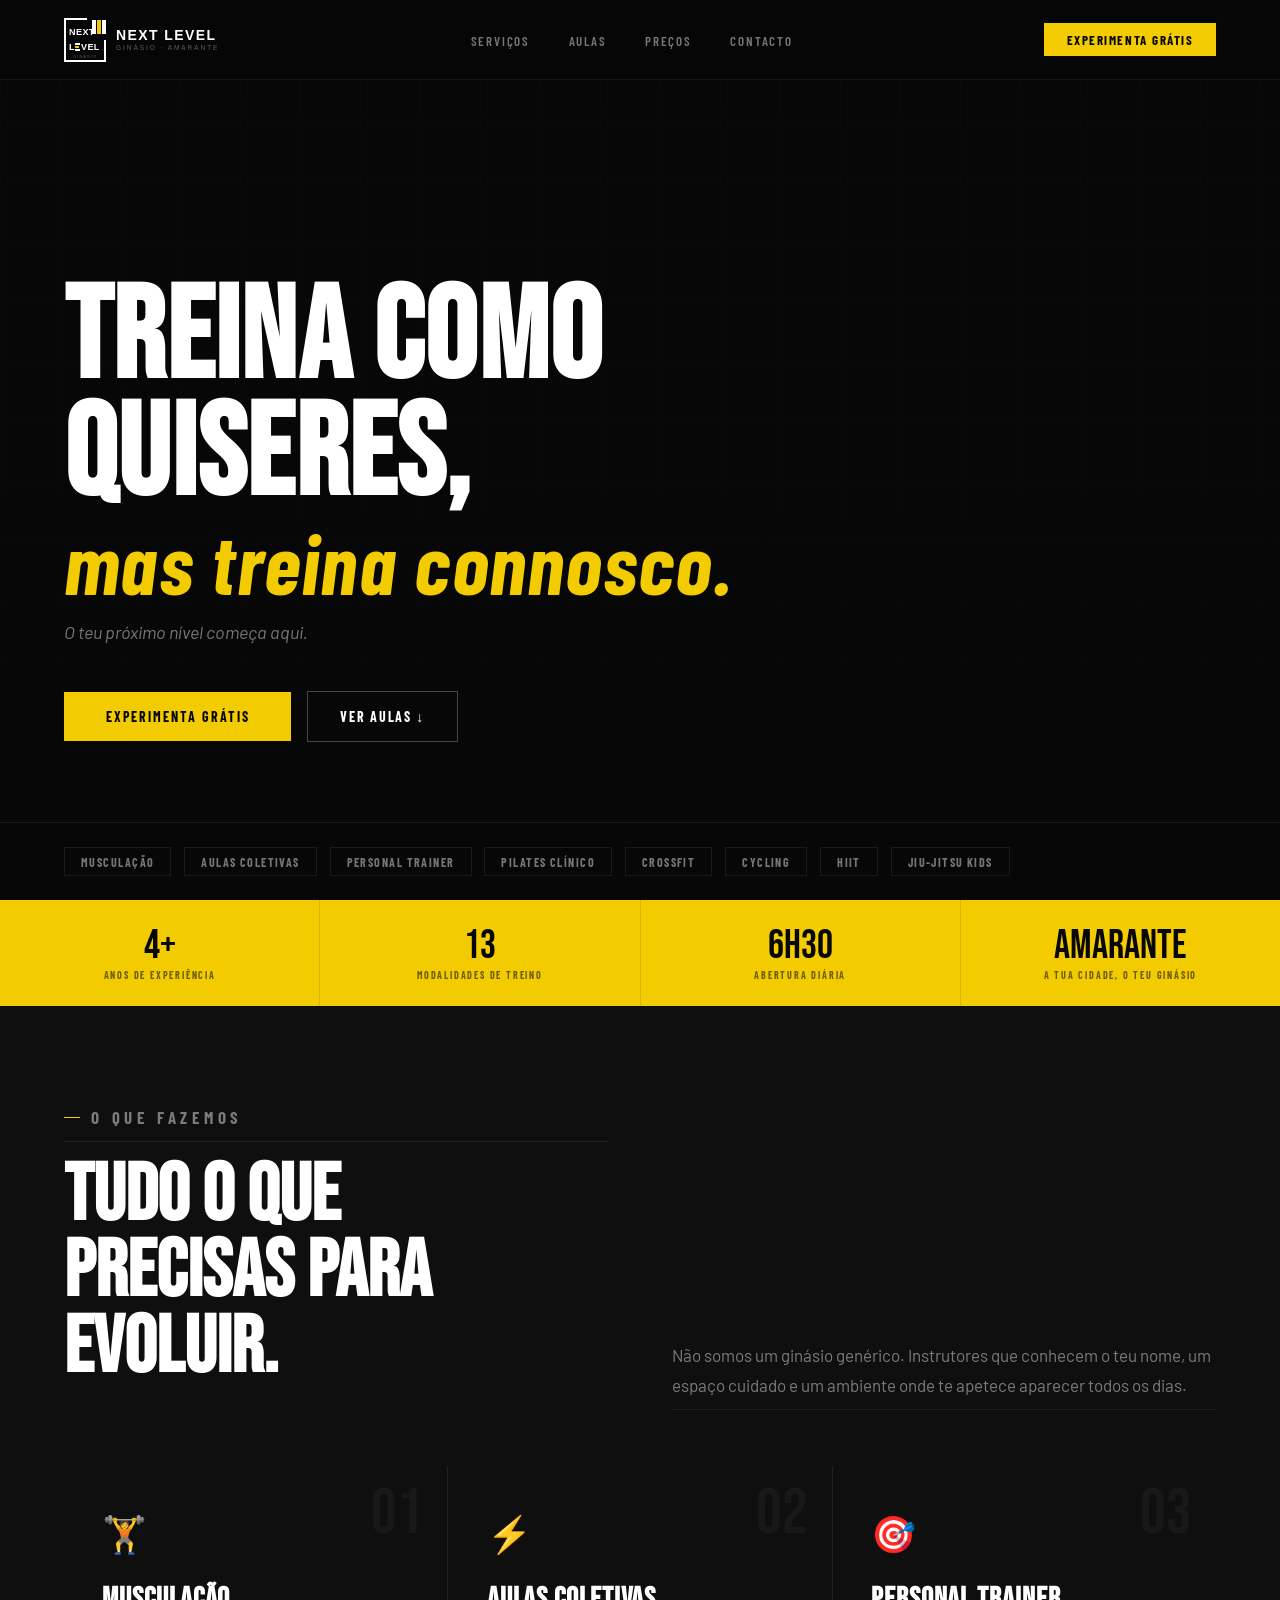
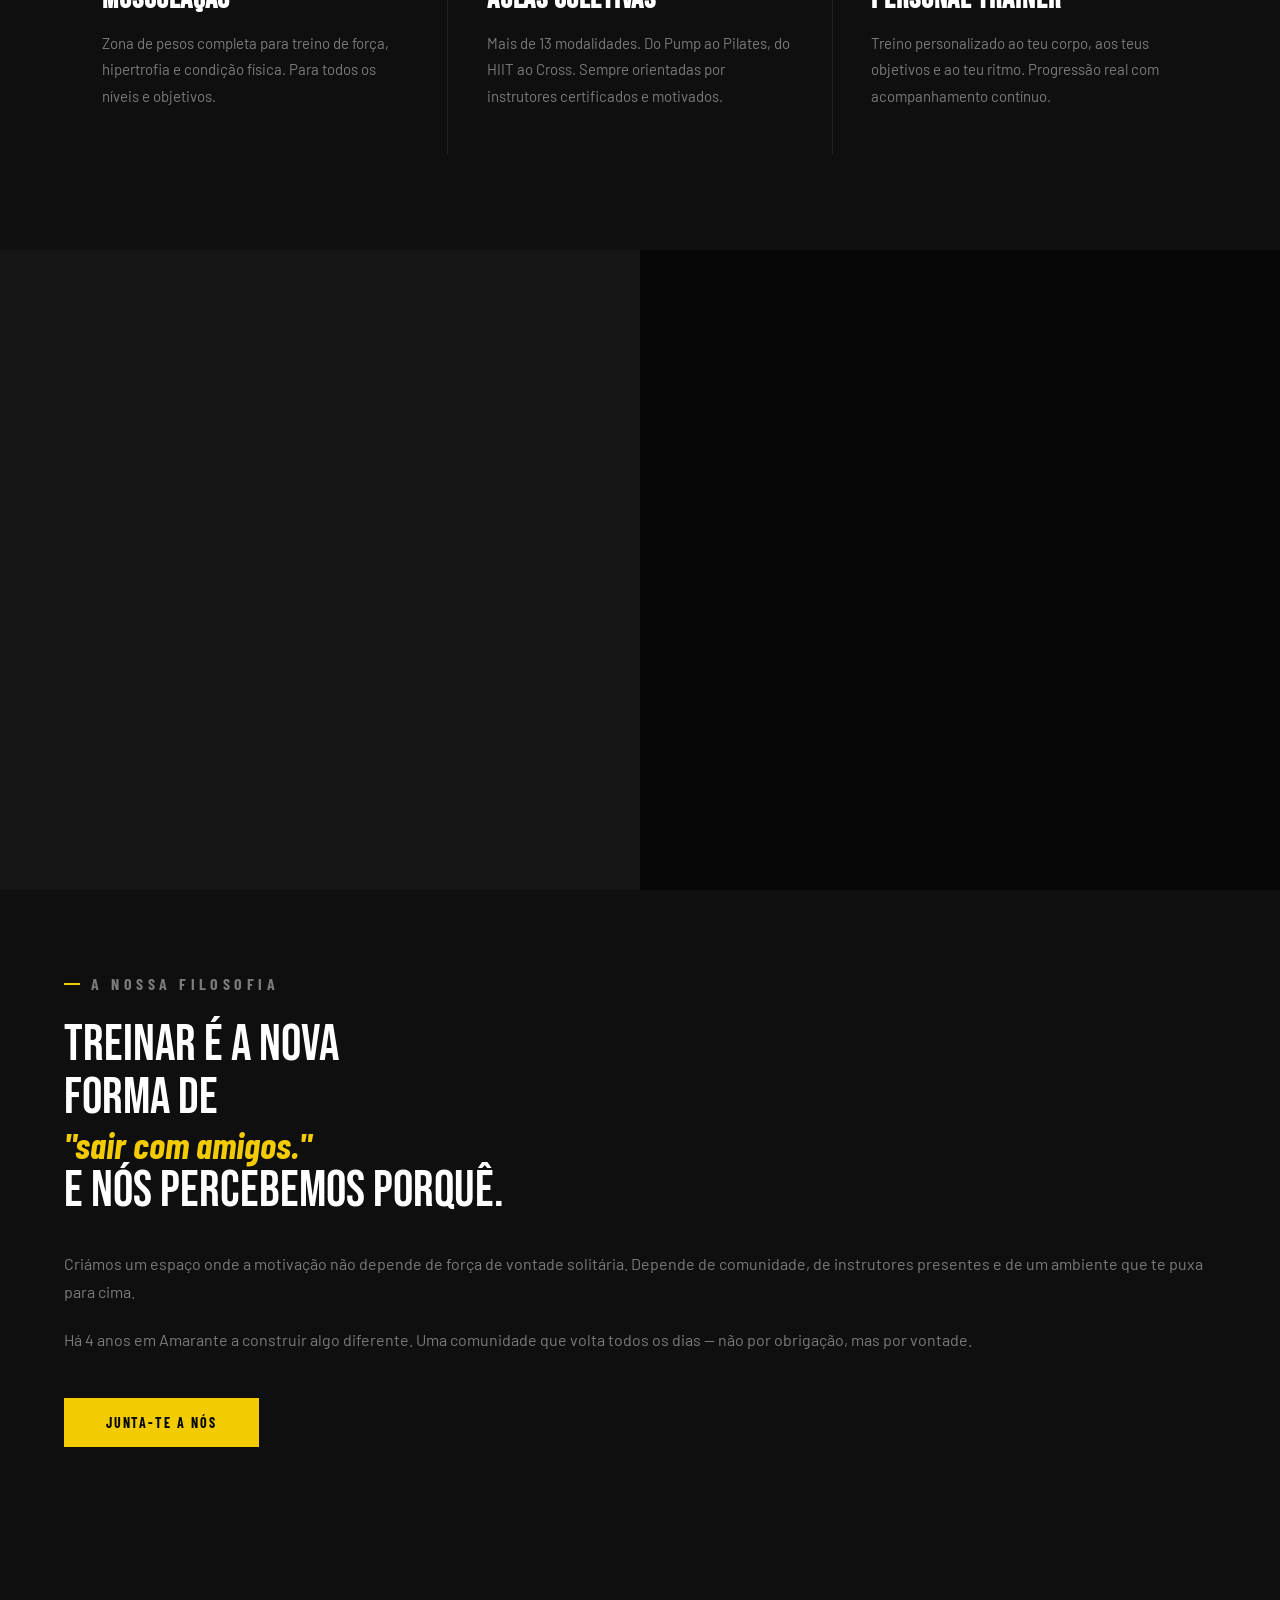
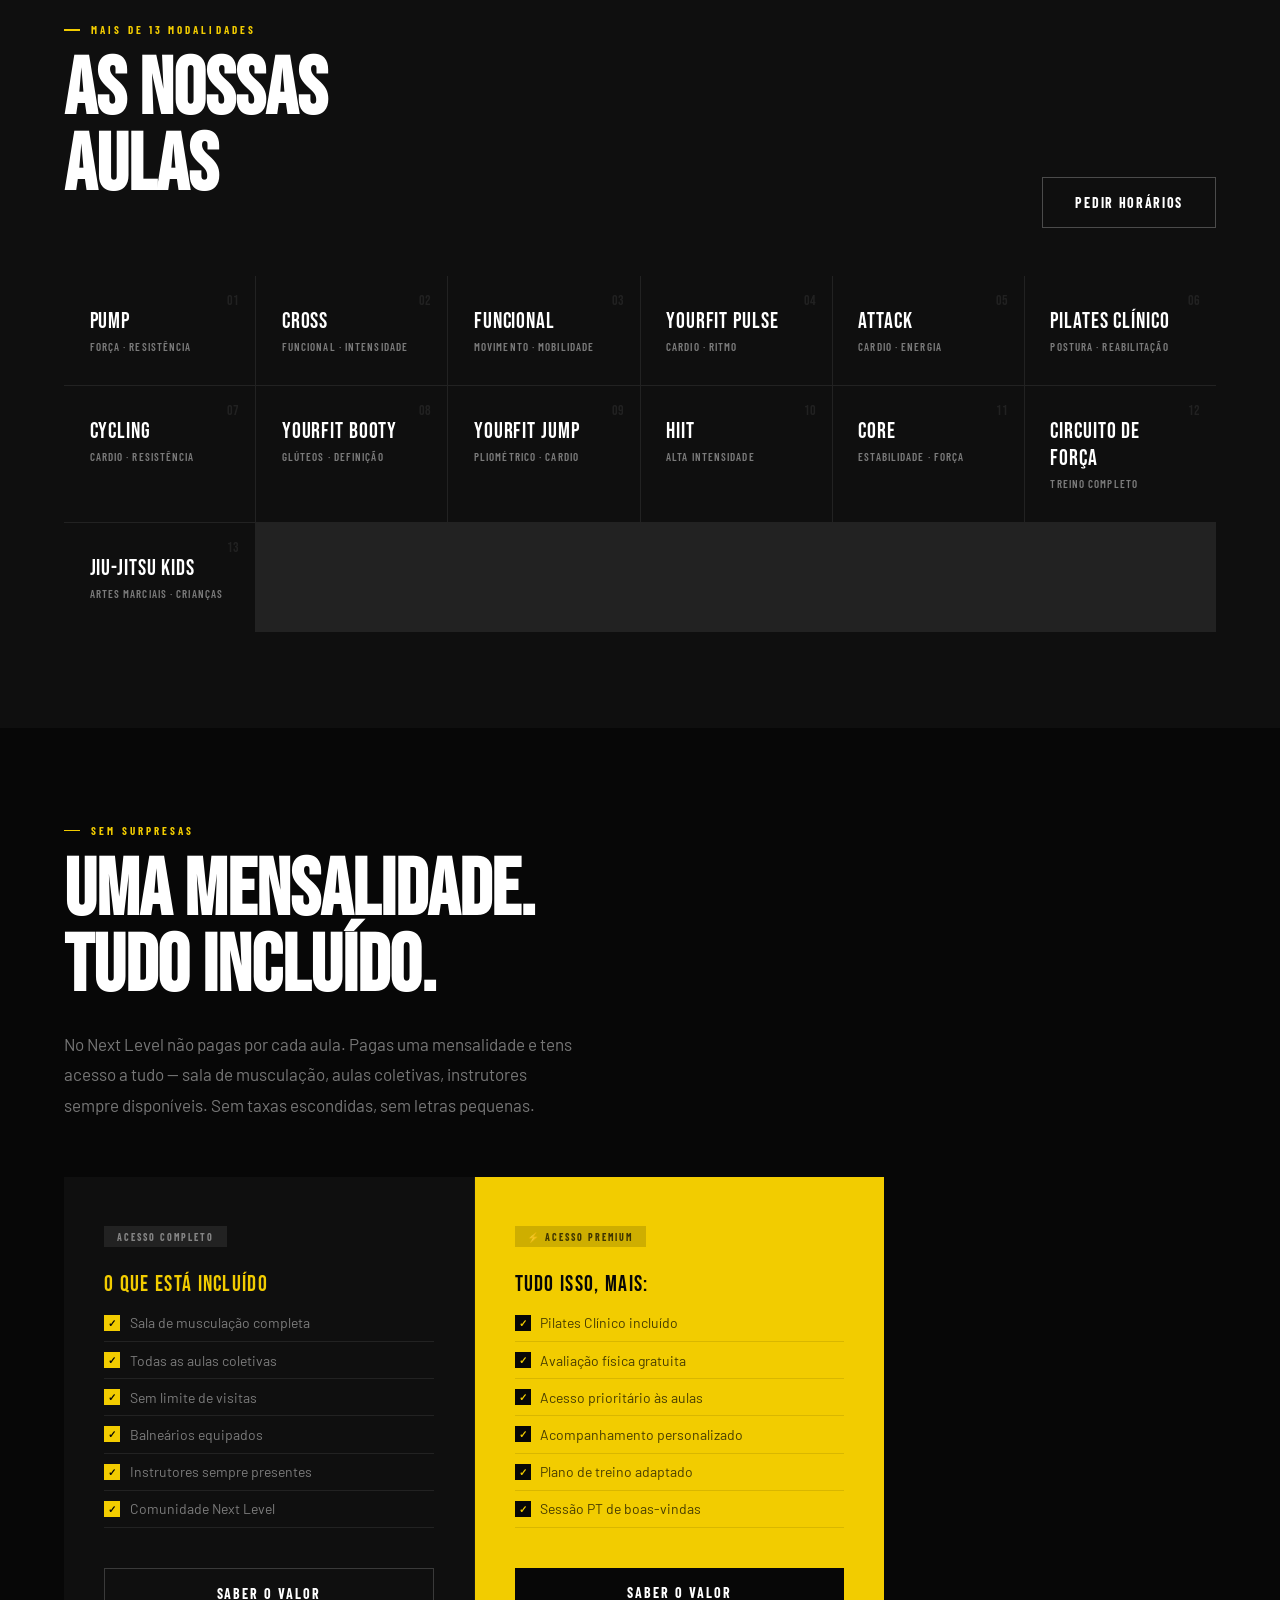
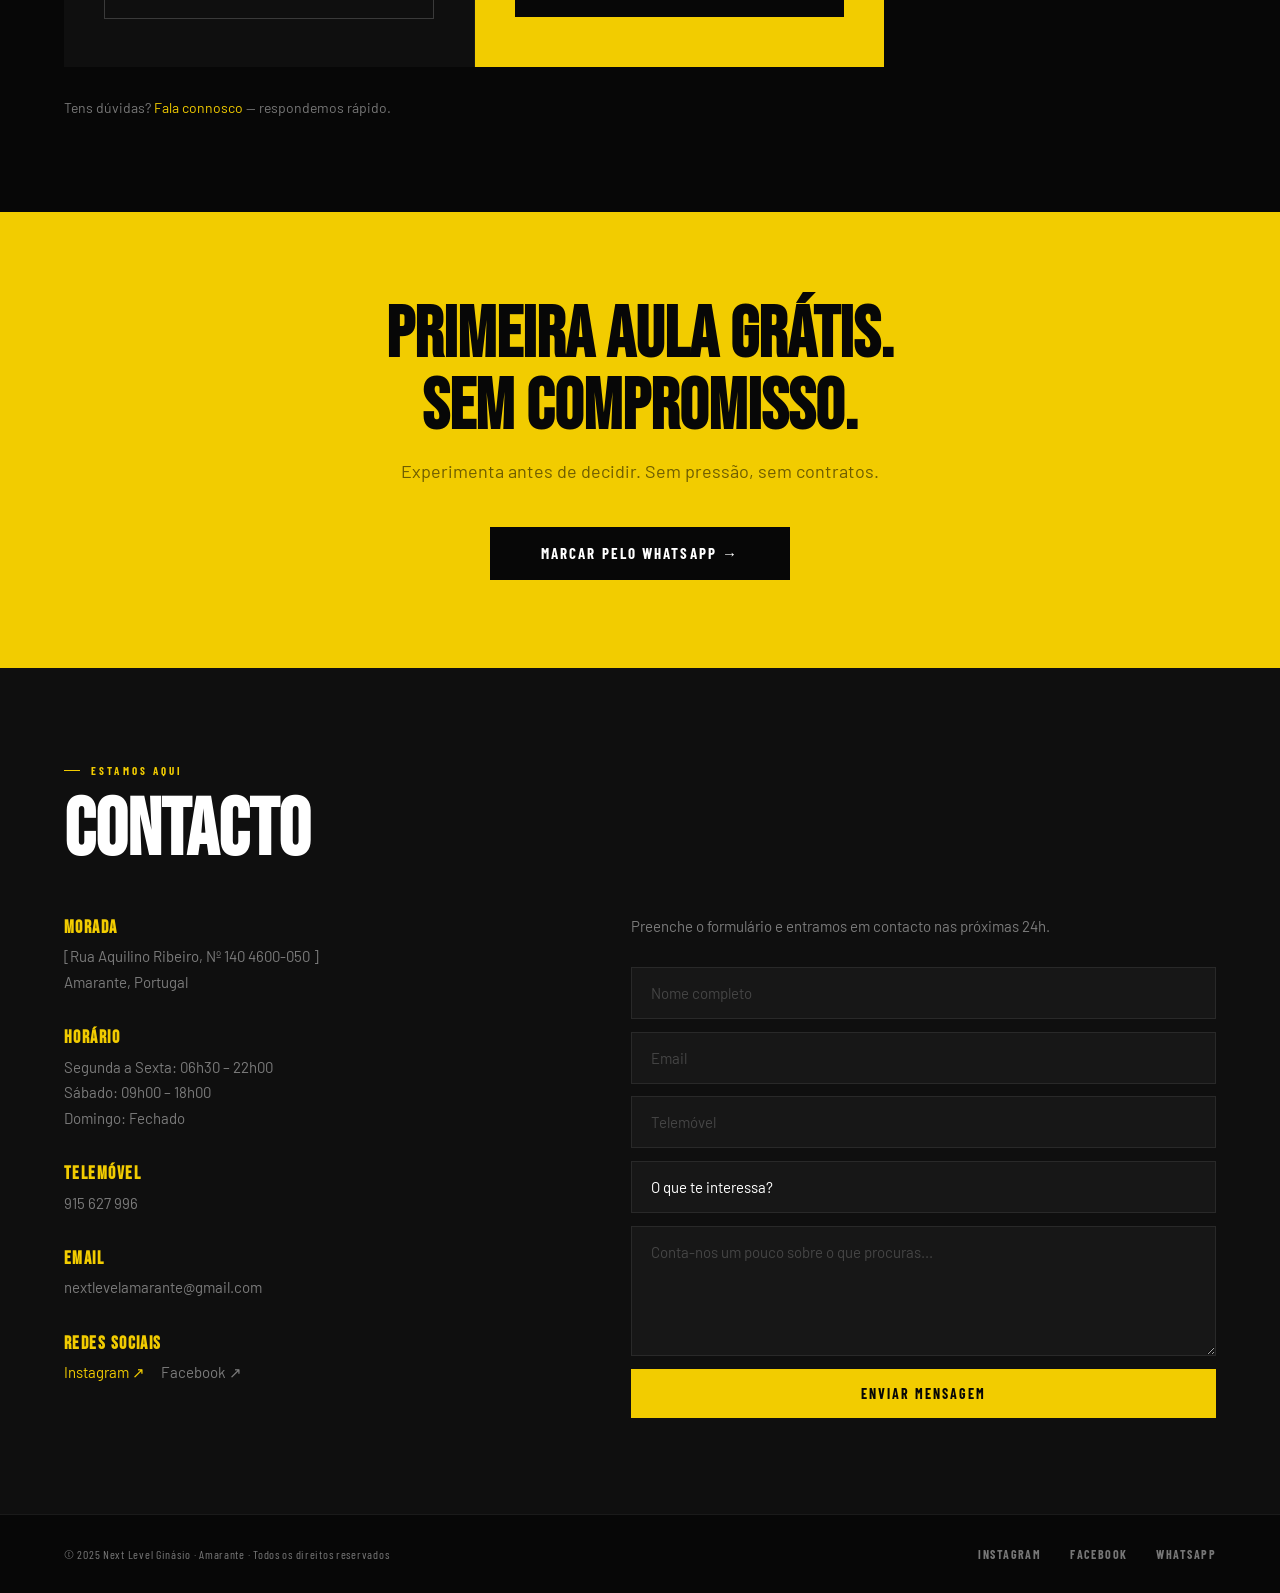
==== index.html @ 011997f1 "Update print statement from 'Hello' to 'Goodbye'" ====
<!DOCTYPE html>
<html lang="pt">
<head>
  <meta charset="UTF-8">
  <meta name="viewport" content="width=device-width, initial-scale=1.0">
  <meta name="description" content="Next Level Ginásio Amarante — Musculação, Aulas Coletivas e Personal Trainer. Treina como quiseres, mas treina connosco.">
  <title>Next Level Ginásio · Amarante</title>
  <link rel="preconnect" href="https://fonts.googleapis.com">
  <link rel="preconnect" href="https://fonts.gstatic.com" crossorigin>
  <link href="https://fonts.googleapis.com/css2?family=Bebas+Neue&family=Barlow+Condensed:ital,wght@0,400;0,600;0,700;1,400;1,700&family=Barlow:ital,wght@0,400;0,600;1,400&display=swap" rel="stylesheet">
  <style>
    *, *::before, *::after { box-sizing: border-box; margin: 0; padding: 0; }

    :root {
      --y: #F2CC00;
      --y-dim: rgba(242,204,0,0.12);
      --black: #070707;
      --dark: #0f0f0f;
      --dark2: #161616;
      --white: #ffffff;
      --muted: rgba(255,255,255,0.45);
      --muted2: rgba(255,255,255,0.08);
    }

    html { scroll-behavior: smooth; font-size: 16px; }

    body {
      background: var(--black);
      color: var(--white);
      font-family: 'Barlow', sans-serif;
      overflow-x: hidden;
    }

    /* ─── NAV ─── */
    nav {
      position: fixed;
      inset: 0 0 auto 0;
      z-index: 200;
      display: flex;
      align-items: center;
      justify-content: space-between;
      padding: 1.1rem 5%;
      background: rgba(7,7,7,0.9);
      backdrop-filter: blur(10px);
      border-bottom: 1px solid rgba(255,255,255,0.05);
      transition: border-color 0.3s;
    }

    .nav-logo-svg { height: 40px; }

    .nav-links {
      display: flex;
      gap: 2.4rem;
      list-style: none;
    }

    .nav-links a {
      color: var(--muted);
      text-decoration: none;
      font-family: 'Barlow Condensed', sans-serif;
      font-size: 13px;
      font-weight: 600;
      letter-spacing: 0.14em;
      text-transform: uppercase;
      transition: color 0.2s;
    }

    .nav-links a:hover { color: var(--y); }

    .btn-nav {
      background: var(--y);
      color: var(--black);
      padding: 0.55rem 1.4rem;
      font-family: 'Barlow Condensed', sans-serif;
      font-size: 13px;
      font-weight: 700;
      letter-spacing: 0.12em;
      text-transform: uppercase;
      text-decoration: none;
      transition: opacity 0.2s;
      white-space: nowrap;
    }

    .btn-nav:hover { opacity: 0.82; }

    .hamburger {
      display: none;
      flex-direction: column;
      gap: 5px;
      cursor: pointer;
      padding: 4px;
    }

    .hamburger span {
      display: block;
      width: 22px;
      height: 1.5px;
      background: white;
      transition: transform 0.25s;
    }

    /* ─── HERO ─── */
    .hero {
      min-height: 100vh;
      padding-top: 100px;
      display: flex;
      flex-direction: column;
      position: relative;
      overflow: hidden;
      background: var(--black) center / cover no-repeat;
     background-image: url('https://raw.githubusercontent.com/joaonextlevel/nextlevel-ginasio/main/IMG_3366%20(1).jpeg');
    }

    .hero-img-placeholder {
      position: absolute;
      inset: 0;
      background:
        radial-gradient(ellipse 60% 80% at 70% 40%, rgba(242,204,0,0.04) 0%, transparent 60%),
        linear-gradient(135deg, #0a0a0a 0%, #111 50%, #0a0a0a 100%);
    }

    /* Remove este bloco quando colocares a foto real */
    .hero-grid-lines {
      position: absolute;
      inset: 0;
      background-image:
        linear-gradient(rgba(255,255,255,0.015) 1px, transparent 1px),
        linear-gradient(90deg, rgba(255,255,255,0.015) 1px, transparent 1px);
      background-size: 60px 60px;
    }

    .hero::after {
      content: '';
      position: absolute;
      inset: 0;
      background: linear-gradient(
        to top,
        rgba(7,7,7,1) 0%,
        rgba(7,7,7,0.7) 40%,
        rgba(7,7,7,0.2) 100%
      );
    }

    .hero-content {
      position: relative;
      z-index: 2;
      flex: 1;
      display: flex;
      flex-direction: column;
      justify-content: flex-end;
      padding: 0 5% 5rem;
      max-width: 900px;
    }

    .hero-eyebrow {
      font-family: 'Barlow Condensed', sans-serif;
      font-size: 12px;
      font-weight: 700;
      letter-spacing: 0.3em;
      text-transform: uppercase;
      color: var(--y);
      margin-bottom: 1.4rem;
      display: flex;
      align-items: center;
      gap: 0.8rem;
    }

    .hero-eyebrow::before {
      content: '';
      display: block;
      width: 24px;
      height: 2px;
      background: var(--y);
    }

    .hero h1 {
      font-family: 'Bebas Neue', sans-serif;
      font-size: clamp(64px, 11vw, 130px);
      line-height: 0.9;
      letter-spacing: 0.01em;
      color: var(--white);
      margin-bottom: 0.8rem;
    }

    .hero h1 .accent {
      color: var(--y);
      font-family: 'Barlow Condensed', sans-serif;
      font-style: italic;
      font-weight: 700;
      font-size: 0.65em;
      line-height: 1.1;
      display: block;
    }

    .hero-sub {
      font-size: 18px;
      color: var(--muted);
      font-style: italic;
      margin-bottom: 3rem;
    }

    .hero-ctas {
      display: flex;
      gap: 1rem;
      flex-wrap: wrap;
      align-items: center;
    }

    .btn-primary {
      background: var(--y);
      color: var(--black);
      padding: 1rem 2.6rem;
      font-family: 'Barlow Condensed', sans-serif;
      font-size: 14px;
      font-weight: 700;
      letter-spacing: 0.14em;
      text-transform: uppercase;
      text-decoration: none;
      display: inline-block;
      border: none;
      cursor: pointer;
      transition: opacity 0.2s, transform 0.15s;
    }

    .btn-primary:hover { opacity: 0.85; transform: translateY(-2px); }

    .btn-ghost {
      color: var(--white);
      padding: 1rem 2rem;
      font-family: 'Barlow Condensed', sans-serif;
      font-size: 14px;
      font-weight: 700;
      letter-spacing: 0.12em;
      text-transform: uppercase;
      text-decoration: none;
      border: 1px solid rgba(255,255,255,0.25);
      display: inline-block;
      transition: border-color 0.2s, color 0.2s;
    }

    .btn-ghost:hover { border-color: var(--y); color: var(--y); }

    .hero-scroll {
      position: relative;
      z-index: 2;
      padding: 1.5rem 5%;
      display: flex;
      align-items: center;
      gap: 0.8rem;
      border-top: 1px solid var(--muted2);
      overflow-x: auto;
    }

    .hero-scroll::-webkit-scrollbar { display: none; }

    .hero-pill {
      white-space: nowrap;
      font-family: 'Barlow Condensed', sans-serif;
      font-size: 12px;
      font-weight: 700;
      letter-spacing: 0.12em;
      text-transform: uppercase;
      color: var(--muted);
      padding: 0.4rem 1rem;
      border: 1px solid var(--muted2);
      transition: all 0.2s;
    }

    .hero-pill:hover { color: var(--y); border-color: var(--y-dim); }

    /* ─── STATS BAR ─── */
    .stats-bar {
      background: var(--y);
      display: flex;
      flex-wrap: wrap;
      justify-content: center;
    }

    .stat {
      flex: 1;
      min-width: 140px;
      padding: 1.6rem 2rem;
      text-align: center;
      border-right: 1px solid rgba(0,0,0,0.1);
    }

    .stat:last-child { border-right: none; }

    .stat-num {
      font-family: 'Bebas Neue', sans-serif;
      font-size: 40px;
      color: var(--black);
      line-height: 1;
      margin-bottom: 0.2rem;
    }

    .stat-label {
      font-family: 'Barlow Condensed', sans-serif;
      font-size: 10px;
      font-weight: 700;
      letter-spacing: 0.18em;
      text-transform: uppercase;
      color: rgba(0,0,0,0.55);
    }

    /* ─── SECTION BASE ─── */
    .section { padding: 6rem 5%; }

    .section-tag {
      font-family: 'Barlow Condensed', sans-serif;
      font-size: 11px;
      font-weight: 700;
      letter-spacing: 0.28em;
      text-transform: uppercase;
      color: var(--y);
      margin-bottom: 1rem;
      display: flex;
      align-items: center;
      gap: 0.7rem;
    }

    .section-tag::before {
      content: '';
      display: block;
      width: 16px;
      height: 1.5px;
      background: var(--y);
    }

    h2.display {
      font-family: 'Bebas Neue', sans-serif;
      font-size: clamp(42px, 6.5vw, 80px);
      line-height: 0.95;
      margin-bottom: 1.5rem;
    }

    /* ─── SERVICES ─── */
    .services { background: var(--dark); }

    .services-head {
      display: grid;
      grid-template-columns: 1fr 1fr;
      gap: 4rem;
      align-items: end;
      margin-bottom: 3.5rem;
    }

    .services-head p {
      color: var(--muted);
      font-size: 17px;
      line-height: 1.8;
      padding-bottom: 0.5rem;
      border-bottom: 1px solid var(--muted2);
    }

    .services-grid {
      display: grid;
      grid-template-columns: repeat(3, 1fr);
      gap: 1px;
      background: var(--muted2);
    }

    .svc {
      background: var(--dark);
      padding: 2.8rem 2.4rem;
      position: relative;
      overflow: hidden;
      transition: background 0.3s;
    }

    .svc::before {
      content: '';
      position: absolute;
      bottom: 0; left: 0;
      width: 0; height: 2px;
      background: var(--y);
      transition: width 0.5s cubic-bezier(0.25, 1, 0.5, 1);
    }

    .svc:hover { background: #131313; }
    .svc:hover::before { width: 100%; }

    .svc-num {
      font-family: 'Bebas Neue', sans-serif;
      font-size: 64px;
      color: rgba(255,255,255,0.04);
      position: absolute;
      top: 1rem;
      right: 1.5rem;
      line-height: 1;
      pointer-events: none;
    }

    .svc-icon {
      font-size: 36px;
      margin-bottom: 1.6rem;
      display: block;
    }

    .svc h3 {
      font-family: 'Bebas Neue', sans-serif;
      font-size: 30px;
      letter-spacing: 0.03em;
      margin-bottom: 0.8rem;
    }

    .svc p {
      color: var(--muted);
      font-size: 15px;
      line-height: 1.75;
    }

    /* ─── MANIFESTO ─── */
    .manifesto {
      background: var(--black);
      display: grid;
      grid-template-columns: 1fr 1fr;
      gap: 0;
      min-height: 640px;
    }

    .mani-visual {
      background: var(--dark2) center / cover no-repeat;
     background-image: url('https://raw.githubusercontent.com/joaonextlevel/nextlevel-ginasio/main/about.jpg');
      position: relative;
      min-height: 480px;
      display: flex;
      align-items: flex-end;
    }

    .mani-visual-placeholder {
      position: absolute;
      inset: 0;
      display: flex;
      align-items: center;
      justify-content: center;
      overflow: hidden;
    }

    .mani-neon {
      font-family: 'Bebas Neue', sans-serif;
      font-size: clamp(22px, 3vw, 36px);
      letter-spacing: 0.08em;
      color: var(--y);
      text-shadow: 0 0 20px rgba(242,204,0,0.5), 0 0 60px rgba(242,204,0,0.2);
      padding: 2rem;
      text-align: center;
      line-height: 1.3;
    }

    .mani-text {
      background: var(--dark);
      padding: 5rem 4rem;
      display: flex;
      flex-direction: column;
      justify-content: center;
    }

    .mani-text blockquote {
      font-family: 'Bebas Neue', sans-serif;
      font-size: clamp(32px, 4vw, 54px);
      line-height: 1.05;
      margin-bottom: 2rem;
    }

    .mani-text blockquote em {
      display: block;
      font-family: 'Barlow Condensed', sans-serif;
      font-style: italic;
      font-weight: 700;
      color: var(--y);
      font-size: 0.72em;
    }

    .mani-text p {
      color: var(--muted);
      line-height: 1.8;
      margin-bottom: 1.2rem;
      font-size: 16px;
    }

    /* ─── CLASSES ─── */
    .classes { background: var(--dark); }

    .classes-head {
      display: flex;
      justify-content: space-between;
      align-items: flex-end;
      margin-bottom: 3rem;
      flex-wrap: wrap;
      gap: 1.5rem;
    }

    .classes-grid {
      display: grid;
      grid-template-columns: repeat(auto-fill, minmax(170px, 1fr));
      gap: 1px;
      background: var(--muted2);
    }

    .cls {
      background: var(--dark);
      padding: 2rem 1.6rem;
      cursor: default;
      transition: background 0.2s;
      position: relative;
    }

    .cls::after {
      content: attr(data-num);
      position: absolute;
      top: 1rem;
      right: 1rem;
      font-family: 'Bebas Neue', sans-serif;
      font-size: 14px;
      color: rgba(255,255,255,0.08);
    }

    .cls:hover { background: var(--dark2); }
    .cls:hover .cls-name { color: var(--y); }

    .cls-name {
      font-family: 'Bebas Neue', sans-serif;
      font-size: 22px;
      letter-spacing: 0.04em;
      margin-bottom: 0.3rem;
      transition: color 0.2s;
    }

    .cls-tag {
      font-family: 'Barlow Condensed', sans-serif;
      font-size: 11px;
      font-weight: 600;
      letter-spacing: 0.1em;
      text-transform: uppercase;
      color: var(--muted);
    }

    /* ─── PRICING ─── */
    .pricing { background: var(--black); }

    .pricing-head { margin-bottom: 3.5rem; }

    .pricing-grid {
      display: grid;
      grid-template-columns: repeat(2, 1fr);
      gap: 1px;
      background: var(--muted2);
      max-width: 820px;
    }

    .plan {
      background: var(--dark);
      padding: 3rem 2.5rem;
      position: relative;
    }

    .plan.hot { background: var(--y); }

    .plan-badge {
      display: inline-block;
      font-family: 'Barlow Condensed', sans-serif;
      font-size: 10px;
      font-weight: 700;
      letter-spacing: 0.2em;
      text-transform: uppercase;
      padding: 0.3rem 0.8rem;
      margin-bottom: 1.5rem;
    }

    .plan:not(.hot) .plan-badge {
      background: var(--muted2);
      color: var(--muted);
    }

    .plan.hot .plan-badge {
      background: rgba(0,0,0,0.15);
      color: rgba(0,0,0,0.7);
    }

    .plan-price {
      font-family: 'Bebas Neue', sans-serif;
      font-size: 80px;
      line-height: 1;
      margin-bottom: 0.2rem;
      color: var(--white);
    }

    .plan.hot .plan-price { color: var(--black); }

    .plan-price sup {
      font-size: 28px;
      vertical-align: top;
      margin-top: 14px;
      display: inline-block;
    }

    .plan-period {
      font-size: 13px;
      color: var(--muted);
      margin-bottom: 2rem;
    }

    .plan.hot .plan-period { color: rgba(0,0,0,0.5); }

    .plan-features {
      list-style: none;
      margin-bottom: 2.5rem;
    }

    .plan-features li {
      padding: 0.6rem 0;
      font-size: 14px;
      color: var(--muted);
      border-bottom: 1px solid var(--muted2);
      display: flex;
      gap: 0.6rem;
      align-items: center;
    }

    .plan.hot .plan-features li {
      color: rgba(0,0,0,0.7);
      border-bottom-color: rgba(0,0,0,0.1);
    }

    .tick {
      flex-shrink: 0;
      width: 16px;
      height: 16px;
      background: var(--y);
      color: var(--black);
      font-size: 10px;
      font-weight: 900;
      display: flex;
      align-items: center;
      justify-content: center;
    }

    .plan.hot .tick { background: var(--black); color: var(--y); }

    .btn-plan {
      display: block;
      text-align: center;
      text-decoration: none;
      padding: 1rem;
      font-family: 'Barlow Condensed', sans-serif;
      font-size: 14px;
      font-weight: 700;
      letter-spacing: 0.14em;
      text-transform: uppercase;
      transition: all 0.2s;
    }

    .plan:not(.hot) .btn-plan {
      border: 1px solid rgba(255,255,255,0.18);
      color: var(--white);
    }

    .plan:not(.hot) .btn-plan:hover {
      background: var(--y);
      color: var(--black);
      border-color: var(--y);
    }

    .plan.hot .btn-plan {
      background: var(--black);
      color: var(--white);
    }

    .plan.hot .btn-plan:hover { opacity: 0.82; }

    /* ─── CTA BAND ─── */
    .cta-band {
      background: var(--y);
      padding: 5.5rem 5%;
      text-align: center;
    }

    .cta-band h2 {
      font-family: 'Bebas Neue', sans-serif;
      font-size: clamp(42px, 6vw, 72px);
      color: var(--black);
      line-height: 1;
      margin-bottom: 1rem;
    }

    .cta-band p {
      font-size: 18px;
      color: rgba(0,0,0,0.55);
      margin-bottom: 2.8rem;
    }

    .btn-black {
      background: var(--black);
      color: var(--white);
      padding: 1.1rem 3.2rem;
      font-family: 'Barlow Condensed', sans-serif;
      font-size: 15px;
      font-weight: 700;
      letter-spacing: 0.14em;
      text-transform: uppercase;
      text-decoration: none;
      display: inline-block;
      transition: opacity 0.2s;
    }

    .btn-black:hover { opacity: 0.82; }

    /* ─── CONTACT ─── */
    .contact { background: var(--dark); }

    .contact-grid {
      display: grid;
      grid-template-columns: 1fr 1.2fr;
      gap: 5rem;
    }

    .contact-info h3 {
      font-family: 'Bebas Neue', sans-serif;
      font-size: 18px;
      letter-spacing: 0.08em;
      color: var(--y);
      margin-bottom: 0.4rem;
      margin-top: 2rem;
    }

    .contact-info h3:first-of-type { margin-top: 0; }

    .contact-info p, .contact-info a {
      color: var(--muted);
      font-size: 15px;
      line-height: 1.7;
      text-decoration: none;
      display: block;
    }

    .contact-info a:hover { color: var(--y); }

    .contact-form {
      display: flex;
      flex-direction: column;
      gap: 0.8rem;
    }

    .contact-form input,
    .contact-form textarea,
    .contact-form select {
      background: rgba(255,255,255,0.035);
      border: 1px solid rgba(255,255,255,0.08);
      color: var(--white);
      padding: 1rem 1.2rem;
      font-family: 'Barlow', sans-serif;
      font-size: 15px;
      outline: none;
      width: 100%;
      transition: border-color 0.2s;
      -webkit-appearance: none;
    }

    .contact-form input:focus,
    .contact-form textarea:focus,
    .contact-form select:focus { border-color: var(--y); }

    .contact-form input::placeholder,
    .contact-form textarea::placeholder { color: rgba(255,255,255,0.2); }

    .contact-form select option { background: #111; }

    .contact-form textarea { height: 130px; resize: vertical; }

    /* ─── FOOTER ─── */
    footer {
      background: var(--black);
      border-top: 1px solid var(--muted2);
      padding: 2rem 5%;
      display: flex;
      align-items: center;
      justify-content: space-between;
      flex-wrap: wrap;
      gap: 1rem;
    }

    .footer-copy {
      font-family: 'Barlow Condensed', sans-serif;
      font-size: 12px;
      letter-spacing: 0.06em;
      color: var(--muted);
    }

    .footer-socials {
      display: flex;
      gap: 1.8rem;
    }

    .footer-socials a {
      font-family: 'Barlow Condensed', sans-serif;
      font-size: 12px;
      font-weight: 700;
      letter-spacing: 0.12em;
      text-transform: uppercase;
      color: var(--muted);
      text-decoration: none;
      transition: color 0.2s;
    }

    .footer-socials a:hover { color: var(--y); }

    /* ─── MOBILE NAV PANEL ─── */
    .mobile-menu {
      display: none;
      position: fixed;
      inset: 64px 0 0 0;
      background: rgba(7,7,7,0.97);
      z-index: 190;
      padding: 2.5rem 5%;
      flex-direction: column;
      gap: 0;
      border-top: 1px solid var(--muted2);
    }

    .mobile-menu.open { display: flex; }

    .mobile-menu a {
      font-family: 'Bebas Neue', sans-serif;
      font-size: 36px;
      letter-spacing: 0.04em;
      color: var(--white);
      text-decoration: none;
      padding: 0.8rem 0;
      border-bottom: 1px solid var(--muted2);
      transition: color 0.2s;
    }

    .mobile-menu a:hover { color: var(--y); }

    /* ─── RESPONSIVE ─── */
    @media (max-width: 960px) {
      .services-head { grid-template-columns: 1fr; gap: 2rem; }
      .services-grid { grid-template-columns: 1fr; }
      .manifesto { grid-template-columns: 1fr; }
      .mani-visual { min-height: 340px; }
      .mani-text { padding: 3rem 2rem; }
      .classes-grid { grid-template-columns: repeat(auto-fill, minmax(140px, 1fr)); }
      .pricing-grid { grid-template-columns: 1fr; max-width: 440px; }
      .contact-grid { grid-template-columns: 1fr; gap: 3rem; }
    }

    @media (max-width: 720px) {
      .nav-links { display: none; }
      .btn-nav { display: none; }
      .hamburger { display: flex; }
      .hero-content { padding: 0 5% 5rem; }
      .section { padding: 4rem 5%; }
      .manifesto { min-height: auto; }
      footer { flex-direction: column; text-align: center; }
    }

    @media (max-width: 480px) {
      .stats-bar { flex-direction: column; }
      .stat { border-right: none; border-bottom: 1px solid rgba(0,0,0,0.1); }
      .stat:last-child { border-bottom: none; }
    }

    /* ─── SCROLL ANIMATIONS ─── */
    .reveal {
      opacity: 0;
      transform: translateY(28px);
      transition: opacity 0.7s cubic-bezier(0.25,1,0.5,1), transform 0.7s cubic-bezier(0.25,1,0.5,1);
    }

    .reveal.visible {
      opacity: 1;
      transform: none;
    }
  </style>
</head>
<body>

<!-- ═══════════ NAV ═══════════ -->
<nav id="nav">
  <!--
    Logo Next Level em CSS puro.
    Frame incompleto no canto top-right + três barras verticais + wordmark HTML.
  -->
  <a href="#hero" style="text-decoration:none;display:flex;align-items:center;gap:10px">

    <!-- Icon mark: frame CSS + barras -->
    <div style="
      position:relative;
      width:42px;height:44px;
      flex-shrink:0;
    ">
      <!-- Frame: borda esquerda -->
      <div style="position:absolute;left:0;top:0;bottom:0;width:2px;background:white"></div>
      <!-- Frame: borda inferior -->
      <div style="position:absolute;left:0;right:0;bottom:0;height:2px;background:white"></div>
      <!-- Frame: borda direita (só metade inferior) -->
      <div style="position:absolute;right:0;bottom:0;top:50%;width:2px;background:white"></div>
      <!-- Frame: borda superior (para antes das barras) -->
      <div style="position:absolute;left:0;top:0;width:55%;height:2px;background:white"></div>

      <!-- Três barras verticais no canto top-right -->
      <div style="position:absolute;right:10px;top:2px;width:4px;height:14px;background:white"></div>
      <div style="position:absolute;right:5px;top:2px;width:4px;height:14px;background:#F2CC00"></div>
      <div style="position:absolute;right:0;top:2px;width:4px;height:14px;background:white"></div>

      <!-- NEXT dentro do frame -->
      <div style="
        position:absolute;left:5px;top:10px;
        font-family:'Arial Black',Impact,sans-serif;
        font-weight:900;font-size:9px;
        letter-spacing:0.05em;color:white;
        line-height:1;
      ">NEXT</div>

      <!-- LEVEL com E em amarelo -->
      <div style="
        position:absolute;left:5px;bottom:10px;
        font-family:'Arial Black',Impact,sans-serif;
        font-weight:900;font-size:9px;
        letter-spacing:0.05em;color:white;
        line-height:1;
        display:flex;align-items:center;gap:0;
      ">
        <span>L</span>
        <!-- E como 3 barras -->
        <span style="
          display:inline-flex;flex-direction:column;
          justify-content:center;gap:1.5px;
          margin:0 0.5px;height:9px;
        ">
          <span style="display:block;width:5px;height:1.5px;background:white"></span>
          <span style="display:block;width:4px;height:1.5px;background:#F2CC00"></span>
          <span style="display:block;width:5px;height:1.5px;background:white"></span>
        </span>
        <span>VEL</span>
      </div>

      <!-- GINÁSIO no fundo -->
      <div style="
        position:absolute;bottom:3px;left:50%;transform:translateX(-50%);
        font-family:Arial,sans-serif;font-size:4px;
        letter-spacing:0.25em;color:rgba(255,255,255,0.35);
        white-space:nowrap;
      ">GINÁSIO</div>
    </div>

    <!-- Wordmark HTML -->
    <div style="display:flex;flex-direction:column;line-height:1;gap:3px">
      <span style="
        font-family:'Arial Black',Impact,sans-serif;
        font-weight:900;font-size:14px;
        letter-spacing:0.1em;color:#fff;
        line-height:1;
      ">NEXT LEVEL</span>
      <span style="
        font-family:Arial,sans-serif;font-size:6.5px;
        letter-spacing:0.3em;color:rgba(255,255,255,0.35);
        text-transform:uppercase;
      ">Ginásio · Amarante</span>
    </div>

  </a>

  <ul class="nav-links">
    <li><a href="#servicos">Serviços</a></li>
    <li><a href="#aulas">Aulas</a></li>
    <li><a href="#precos">Preços</a></li>
    <li><a href="#contacto">Contacto</a></li>
  </ul>

  <div style="display:flex;align-items:center;gap:0.8rem">
    <a href="#contacto" class="btn-nav">Experimenta Grátis</a>
    <button class="hamburger" id="ham" aria-label="Menu" onclick="toggleMenu()">
      <span></span><span></span><span></span>
    </button>
  </div>
</nav>

<!-- Mobile menu -->
<nav class="mobile-menu" id="mobile-menu">
  <a href="#servicos" onclick="closeMenu()">Serviços</a>
  <a href="#aulas" onclick="closeMenu()">Aulas</a>
  <a href="#precos" onclick="closeMenu()">Preços</a>
  <a href="#contacto" onclick="closeMenu()">Contacto</a>
  <a href="#contacto" onclick="closeMenu()" style="color:var(--y);margin-top:1.5rem;border:none">Experimenta Grátis →</a>
</nav>

<!-- ═══════════ HERO ═══════════ -->
<!--
  FOTO HERO: coloca a tua melhor foto do ginásio em hero1.jpg
  e adiciona ao elemento .hero o style:
  background-image: url('https://raw.githubusercontent.com/joaonextlevel/nextlevel-ginasio/main/about.jpg');
-->
<section class="hero" id="hero"
  style=" background-image: url('https://raw.githubusercontent.com/joaonextlevel/nextlevel-ginasio/main/IMG_3366%20(1).jpeg');
  <div class="hero-img-placeholder"></div>
  <div class="hero-grid-lines"></div>

  <div class="hero-content">
    <h1>
      TREINA COMO<br>
      QUISERES,
      <span class="accent">mas treina connosco.</span>
    </h1>
    <p class="hero-sub">O teu próximo nível começa aqui.</p>
    <div class="hero-ctas">
      <a href="#contacto" class="btn-primary">Experimenta Grátis</a>
      <a href="#aulas" class="btn-ghost">Ver Aulas ↓</a>
    </div>
  </div>

  <div class="hero-scroll">
    <span class="hero-pill">Musculação</span>
    <span class="hero-pill">Aulas Coletivas</span>
    <span class="hero-pill">Personal Trainer</span>
    <span class="hero-pill">Pilates Clínico</span>
    <span class="hero-pill">CrossFit</span>
    <span class="hero-pill">Cycling</span>
    <span class="hero-pill">HIIT</span>
    <span class="hero-pill">Jiu-Jitsu Kids</span>
  </div>
</section>

<!-- ═══════════ STATS ═══════════ -->
<div class="stats-bar">
  <div class="stat">
    <div class="stat-num">4+</div>
    <div class="stat-label">Anos de Experiência</div>
  </div>
  <div class="stat">
    <div class="stat-num">13</div>
    <div class="stat-label">Modalidades de Treino</div>
  </div>
  <div class="stat">
    <div class="stat-num">6h30</div>
    <div class="stat-label">Abertura Diária</div>
  </div>
  <div class="stat">
    <div class="stat-num">Amarante</div>
    <div class="stat-label">A tua cidade, o teu ginásio</div>
  </div>
</div>

<!-- ═══════════ SERVIÇOS ═══════════ -->
<section class="services section reveal" id="servicos">
  <div class="services-head">
    <div>
      <p class="section-tag">O que fazemos</p>
      <h2 class="display">Tudo o que<br>precisas para<br>evoluir.</h2>
    </div>
    <p>Não somos um ginásio genérico. Instrutores que conhecem o teu nome, um espaço cuidado e um ambiente onde te apetece aparecer todos os dias.</p>
  </div>

  <div class="services-grid">
    <div class="svc">
      <span class="svc-num">01</span>
      <span class="svc-icon">🏋️</span>
      <h3>Musculação</h3>
      <p>Zona de pesos completa para treino de força, hipertrofia e condição física. Para todos os níveis e objetivos.</p>
    </div>
    <div class="svc">
      <span class="svc-num">02</span>
      <span class="svc-icon">⚡</span>
      <h3>Aulas Coletivas</h3>
      <p>Mais de 13 modalidades. Do Pump ao Pilates, do HIIT ao Cross. Sempre orientadas por instrutores certificados e motivados.</p>
    </div>
    <div class="svc">
      <span class="svc-num">03</span>
      <span class="svc-icon">🎯</span>
      <h3>Personal Trainer</h3>
      <p>Treino personalizado ao teu corpo, aos teus objetivos e ao teu ritmo. Progressão real com acompanhamento contínuo.</p>
    </div>
  </div>
</section>

<!-- ═══════════ MANIFESTO ═══════════ -->
<!--
  FOTO ABOUT: coloca uma boa foto do ginásio / atmosfera em about.jpg
  e adiciona ao elemento .mani-visual o style:
  background-image: url('https://raw.githubusercontent.com/joaonextlevel/nextlevel-ginasio/main/about.jpg');
-->
<div class="manifesto reveal">
  <div class="mani-visual"
    style=" background-image: url('https://raw.githubusercontent.com/joaonextlevel/nextlevel-ginasio/main/about.jpg');
    <div class="mani-visual-placeholder">
      
    </div>
  </div>
  <div class="mani-text">
    <p class="section-tag">A nossa filosofia</p>
    <blockquote>
      Treinar é a nova<br>forma de
      <em>"sair com amigos."</em>
      E nós percebemos porquê.
    </blockquote>
    <p>Criámos um espaço onde a motivação não depende de força de vontade solitária. Depende de comunidade, de instrutores presentes e de um ambiente que te puxa para cima.</p>
    <p>Há 4 anos em Amarante a construir algo diferente. Uma comunidade que volta todos os dias — não por obrigação, mas por vontade.</p>
    <a href="#contacto" class="btn-primary" style="margin-top:1.5rem;align-self:flex-start">Junta-te a Nós</a>
  </div>
</div>

<!-- ═══════════ AULAS ═══════════ -->
<section class="classes section reveal" id="aulas">
  <div class="classes-head">
    <div>
      <p class="section-tag">Mais de 13 modalidades</p>
      <h2 class="display">As Nossas<br>Aulas</h2>
    </div>
    <a href="#contacto" class="btn-ghost">Pedir Horários</a>
  </div>

  <div class="classes-grid">
    <div class="cls" data-num="01">
      <div class="cls-name">Pump</div>
      <div class="cls-tag">Força · Resistência</div>
    </div>
    <div class="cls" data-num="02">
      <div class="cls-name">Cross</div>
      <div class="cls-tag">Funcional · Intensidade</div>
    </div>
    <div class="cls" data-num="03">
      <div class="cls-name">Funcional</div>
      <div class="cls-tag">Movimento · Mobilidade</div>
    </div>
    <div class="cls" data-num="04">
      <div class="cls-name">YourFit Pulse</div>
      <div class="cls-tag">Cardio · Ritmo</div>
    </div>
    <div class="cls" data-num="05">
      <div class="cls-name">Attack</div>
      <div class="cls-tag">Cardio · Energia</div>
    </div>
    <div class="cls" data-num="06">
      <div class="cls-name">Pilates Clínico</div>
      <div class="cls-tag">Postura · Reabilitação</div>
    </div>
    <div class="cls" data-num="07">
      <div class="cls-name">Cycling</div>
      <div class="cls-tag">Cardio · Resistência</div>
    </div>
    <div class="cls" data-num="08">
      <div class="cls-name">YourFit Booty</div>
      <div class="cls-tag">Glúteos · Definição</div>
    </div>
    <div class="cls" data-num="09">
      <div class="cls-name">YourFit Jump</div>
      <div class="cls-tag">Pliométrico · Cardio</div>
    </div>
    <div class="cls" data-num="10">
      <div class="cls-name">HIIT</div>
      <div class="cls-tag">Alta Intensidade</div>
    </div>
    <div class="cls" data-num="11">
      <div class="cls-name">Core</div>
      <div class="cls-tag">Estabilidade · Força</div>
    </div>
    <div class="cls" data-num="12">
      <div class="cls-name">Circuito de Força</div>
      <div class="cls-tag">Treino Completo</div>
    </div>
    <div class="cls" data-num="13">
      <div class="cls-name">Jiu-Jitsu Kids</div>
      <div class="cls-tag">Artes Marciais · Crianças</div>
    </div>
  </div>
</section>

<!-- ═══════════ PREÇOS ═══════════ -->
<section class="pricing section reveal" id="precos">
  <div class="pricing-head">
    <p class="section-tag">Sem surpresas</p>
    <h2 class="display">Uma mensalidade.<br>Tudo incluído.</h2>
    <p style="color:var(--muted);max-width:520px;margin-top:0.8rem;font-size:17px;line-height:1.8">
      No Next Level não pagas por cada aula. Pagas uma mensalidade e tens acesso a tudo — sala de musculação, aulas coletivas, instrutores sempre disponíveis. Sem taxas escondidas, sem letras pequenas.
    </p>
  </div>

  <div class="pricing-grid">
    <div class="plan">
      <div class="plan-badge">Acesso Completo</div>
      <div style="font-family:'Bebas Neue',sans-serif;font-size:22px;color:var(--y);letter-spacing:0.06em;margin-bottom:0.4rem">O QUE ESTÁ INCLUÍDO</div>
      <ul class="plan-features" style="margin-bottom:2.5rem">
        <li><div class="tick">✓</div> Sala de musculação completa</li>
        <li><div class="tick">✓</div> Todas as aulas coletivas</li>
        <li><div class="tick">✓</div> Sem limite de visitas</li>
        <li><div class="tick">✓</div> Balneários equipados</li>
        <li><div class="tick">✓</div> Instrutores sempre presentes</li>
        <li><div class="tick">✓</div> Comunidade Next Level</li>
      </ul>
      <a href="#contacto" class="btn-plan">Saber o Valor</a>
    </div>
    <div class="plan hot">
      <div class="plan-badge">⚡ Acesso Premium</div>
      <div style="font-family:'Bebas Neue',sans-serif;font-size:22px;color:var(--black);letter-spacing:0.06em;margin-bottom:0.4rem">TUDO ISSO, MAIS:</div>
      <ul class="plan-features" style="margin-bottom:2.5rem">
        <li><div class="tick">✓</div> Pilates Clínico incluído</li>
        <li><div class="tick">✓</div> Avaliação física gratuita</li>
        <li><div class="tick">✓</div> Acesso prioritário às aulas</li>
        <li><div class="tick">✓</div> Acompanhamento personalizado</li>
        <li><div class="tick">✓</div> Plano de treino adaptado</li>
        <li><div class="tick">✓</div> Sessão PT de boas-vindas</li>
      </ul>
      <a href="#contacto" class="btn-plan">Saber o Valor</a>
    </div>
  </div>

  <p style="margin-top:2rem;font-size:14px;color:var(--muted)">
    Tens dúvidas? <a href="#contacto" style="color:var(--y);text-decoration:none">Fala connosco</a> — respondemos rápido.
  </p>
</section>

<!-- ═══════════ CTA BAND ═══════════ -->
<div class="cta-band reveal">
  <h2>PRIMEIRA AULA GRÁTIS.<br>SEM COMPROMISSO.</h2>
  <p>Experimenta antes de decidir. Sem pressão, sem contratos.</p>
  <!-- Substitui o número pelo número real do WhatsApp -->
  <a href="https://wa.me/351915627996?text=Olá!%20Quero%20marcar%20uma%20aula%20grátis%20no%20Next%20Level." class="btn-black" target="_blank">Marcar pelo WhatsApp →</a>
</div>

<!-- ═══════════ CONTACTO ═══════════ -->
<section class="contact section reveal" id="contacto">
  <p class="section-tag">Estamos aqui</p>
  <h2 class="display" style="margin-bottom:3rem">Contacto</h2>

  <div class="contact-grid">
    <div class="contact-info">
      <h3>Morada</h3>
      <!-- Actualiza com a morada real -->
      <p>[Rua Aquilino Ribeiro, Nº 140 4600-050 ]<br>Amarante, Portugal</p>

      <h3>Horário</h3>
      <p>
        Segunda a Sexta: 06h30 – 22h00<br>
        Sábado: 09h00 – 18h00<br>
        Domingo: Fechado
      </p>

      <h3>Telemóvel</h3>
      <!-- Substitui pelo número real -->
      <a href="tel:+351"> 915 627 996</a>

      <h3>Email</h3>
      <!-- Substitui pelo email real -->
      <a href="mailto:nextlevelamarante@gmail.com">nextlevelamarante@gmail.com</a>

      <h3>Redes Sociais</h3>
      <div style="display:flex;gap:1rem;margin-top:0.4rem;flex-wrap:wrap">
        <a href="https://www.instagram.com/nextlevelamarante?igsh=MXdsd3k1aHJ0cGx5Zg%3D%3D&utm_source=qr" target="_blank" style="color:var(--y)">Instagram ↗</a>
        <a href="https://www.facebook.com/share/1GvuoEUoGc/?mibextid=wwXIfr" target="_blank" style="color:var(--muted)">Facebook ↗</a>
      </div>
    </div>

    <div>
      <p style="color:var(--muted);margin-bottom:2rem;font-size:15px">
        Preenche o formulário e entramos em contacto nas próximas 24h.
      </p>
      <form class="contact-form" action="https://formspree.io/f/xzdwrydg" method="POST">
        <input type="text" name="nome" placeholder="Nome completo" required>
        <input type="email" name="email" placeholder="Email" required>
        <input type="tel" name="telemovel" placeholder="Telemóvel">
        <select name="interesse">
          <option value="" disabled selected>O que te interessa?</option>
          <option value="socio">Tornar-me sócio</option>
          <option value="aula-gratis">Aula grátis</option>
          <option value="personal">Personal Trainer</option>
          <option value="pilates">Pilates Clínico</option>
          <option value="outro">Outra questão</option>
        </select>
        <textarea name="mensagem" placeholder="Conta-nos um pouco sobre o que procuras..."></textarea>
        <button type="submit" class="btn-primary" style="border:none;cursor:pointer;font-family:'Barlow Condensed',sans-serif;font-size:14px;letter-spacing:0.14em">
          Enviar Mensagem
        </button>
      </form>
    </div>
  </div>
</section>

<!-- ═══════════ FOOTER ═══════════ -->
<footer>
  <div class="footer-copy">
    © 2025 Next Level Ginásio · Amarante · Todos os direitos reservados
  </div>
  <div class="footer-socials">
    <a href="https://www.instagram.com/nextlevelamarante?igsh=MXdsd3k1aHJ0cGx5Zg%3D%3D&utm_source=qr" target="_blank">Instagram</a>
    <a href="https://www.facebook.com/share/1GvuoEUoGc/?mibextid=wwXIfr" target="_blank">Facebook</a>
    <a href="https://wa.me/351915627996" target="_blank">WhatsApp</a>
  </div>
</footer>

<script>
  /* ─ Mobile menu ─ */
  function toggleMenu() {
    document.getElementById('mobile-menu').classList.toggle('open');
  }
  function closeMenu() {
    document.getElementById('mobile-menu').classList.remove('open');
  }

  /* ─ Nav scroll accent ─ */
  window.addEventListener('scroll', () => {
    const nav = document.getElementById('nav');
    nav.style.borderBottomColor = window.scrollY > 60
      ? 'rgba(242,204,0,0.12)'
      : 'rgba(255,255,255,0.05)';
  }, { passive: true });

  /* ─ Scroll reveal ─ */
  const observer = new IntersectionObserver((entries) => {
    entries.forEach(e => {
      if (e.isIntersecting) {
        e.target.classList.add('visible');
        observer.unobserve(e.target);
      }
    });
  }, { threshold: 0.08 });

  document.querySelectorAll('.reveal').forEach(el => observer.observe(el));

  /* ─ Form submit feedback ─ */
  function handleForm(e) {
    e.preventDefault();
    const btn = e.target.querySelector('button[type=submit]');
    const orig = btn.textContent;
    btn.textContent = 'Mensagem enviada ✓';
    btn.style.background = '#1a1a1a';
    btn.style.color = '#F2CC00';
    btn.disabled = true;
    setTimeout(() => {
      btn.textContent = orig;
      btn.style.background = '';
      btn.style.color = '';
      btn.disabled = false;
      e.target.reset();
    }, 3500);
  }
</script>
</body>
</html>
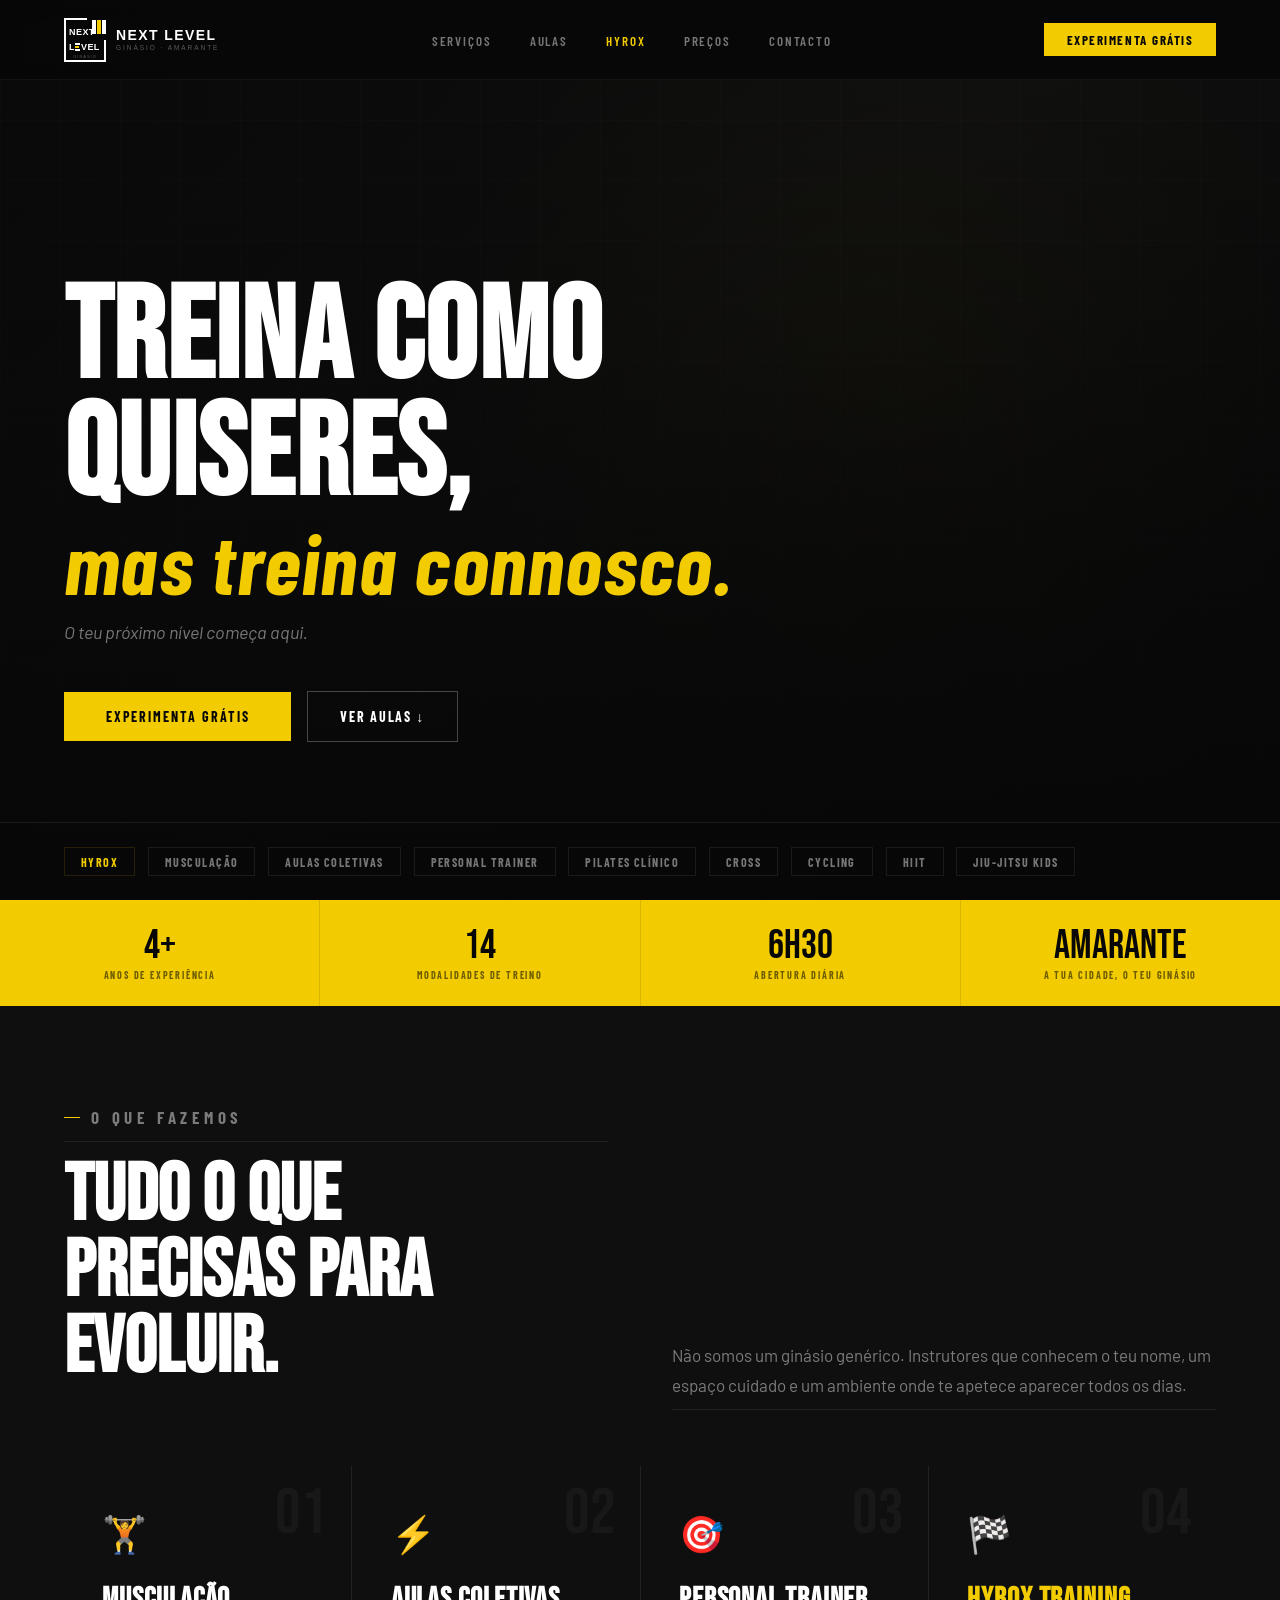
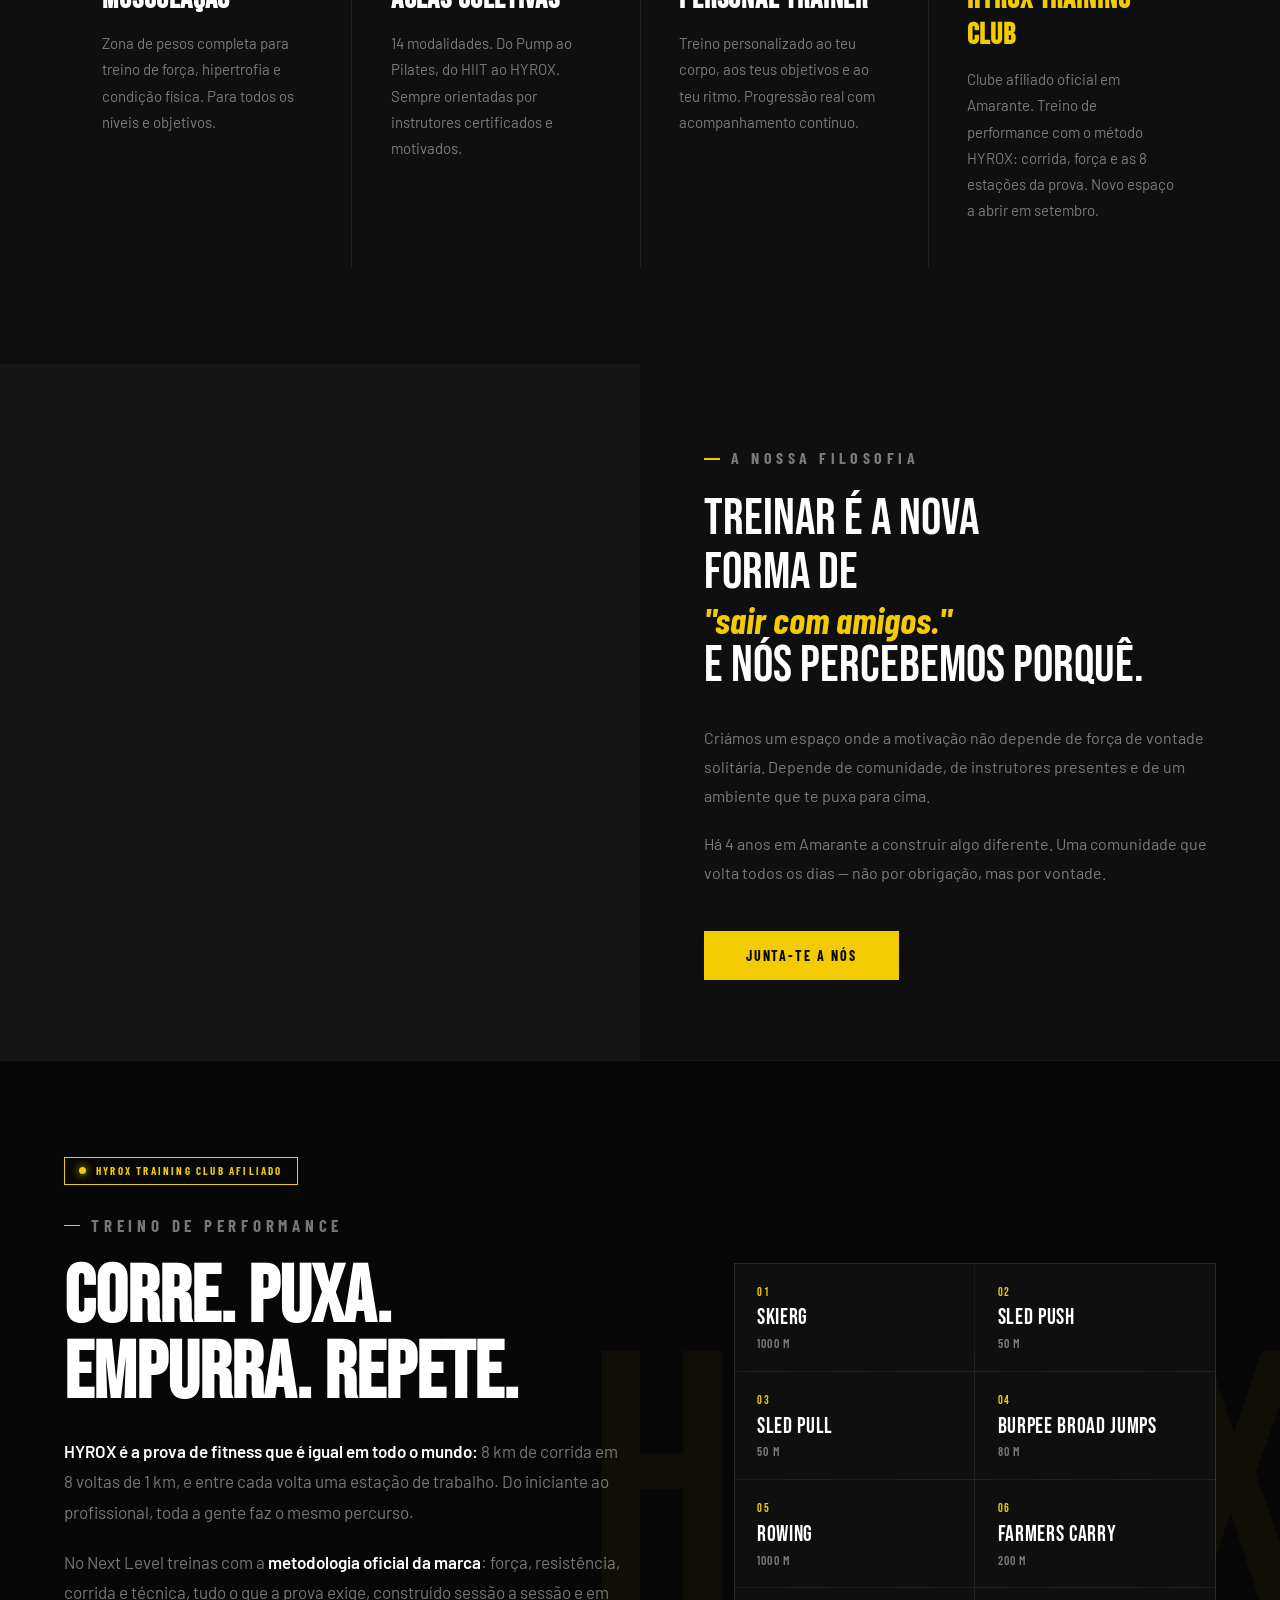
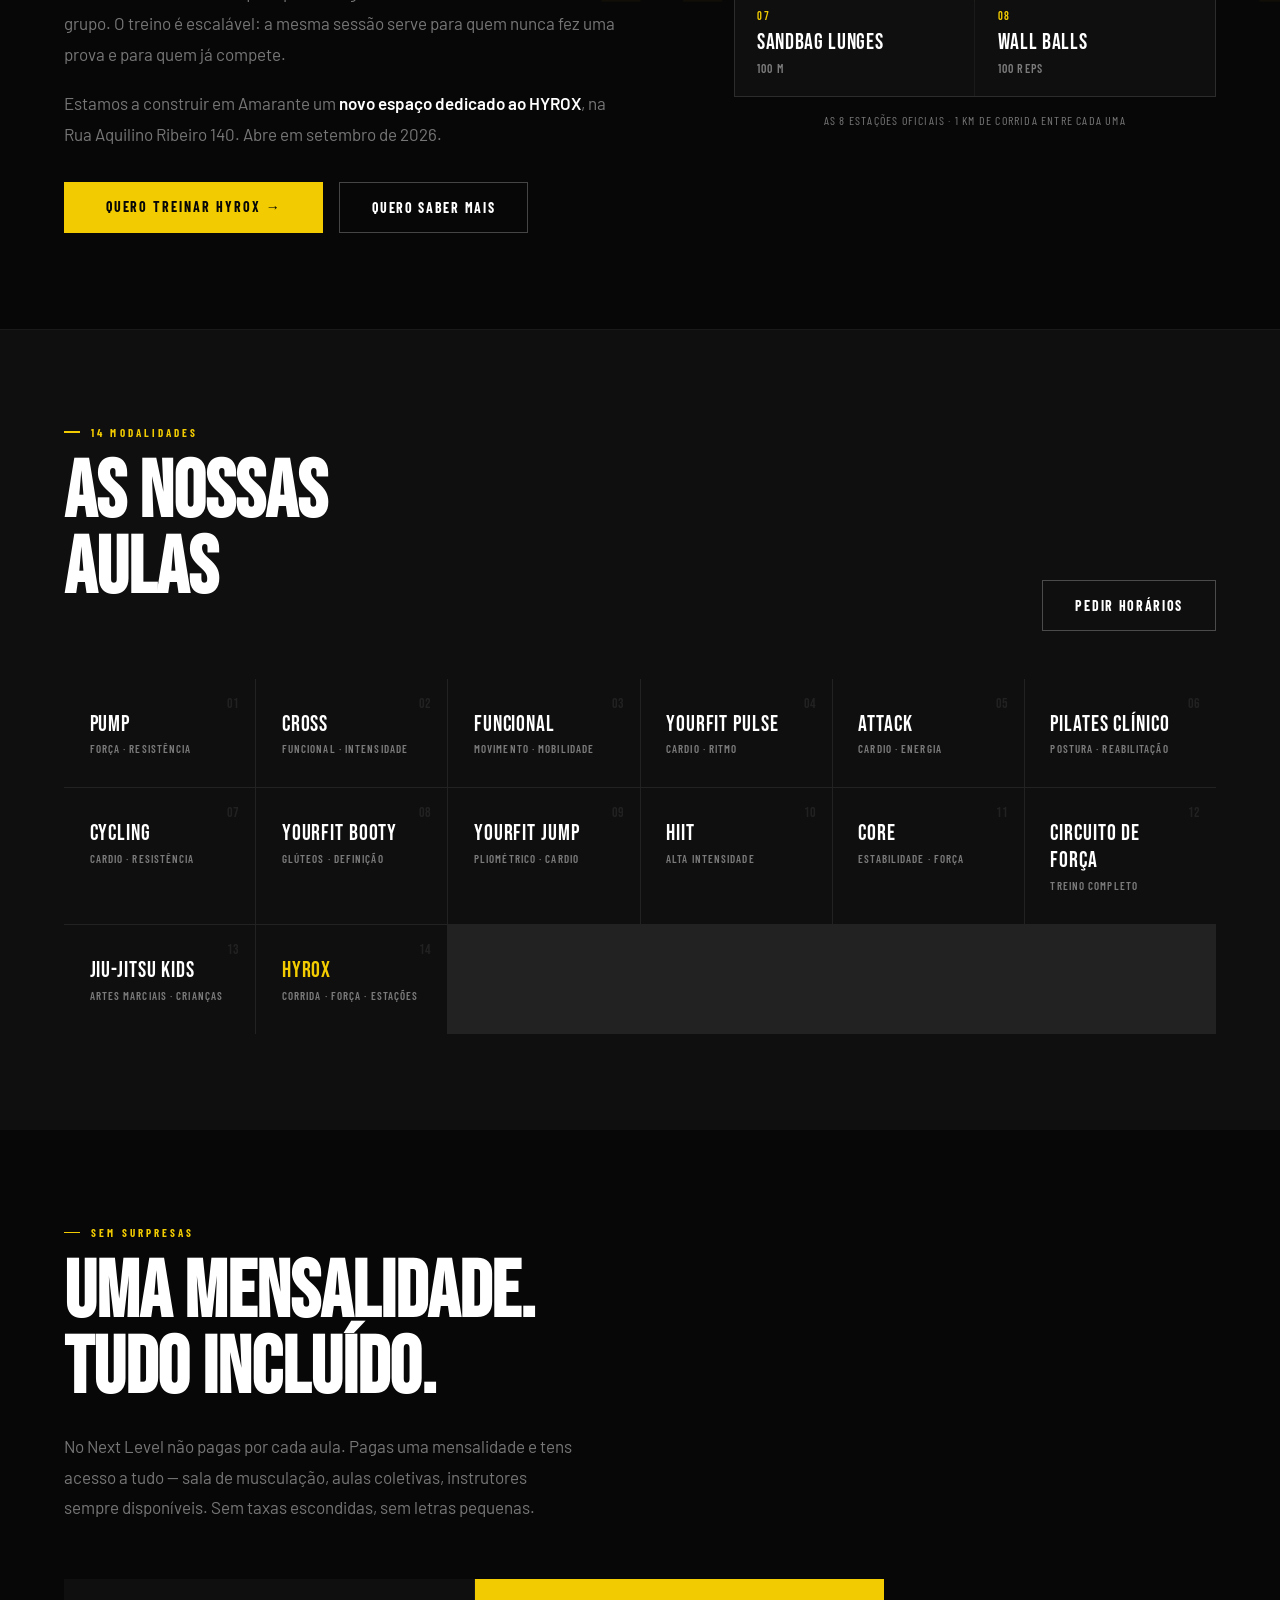
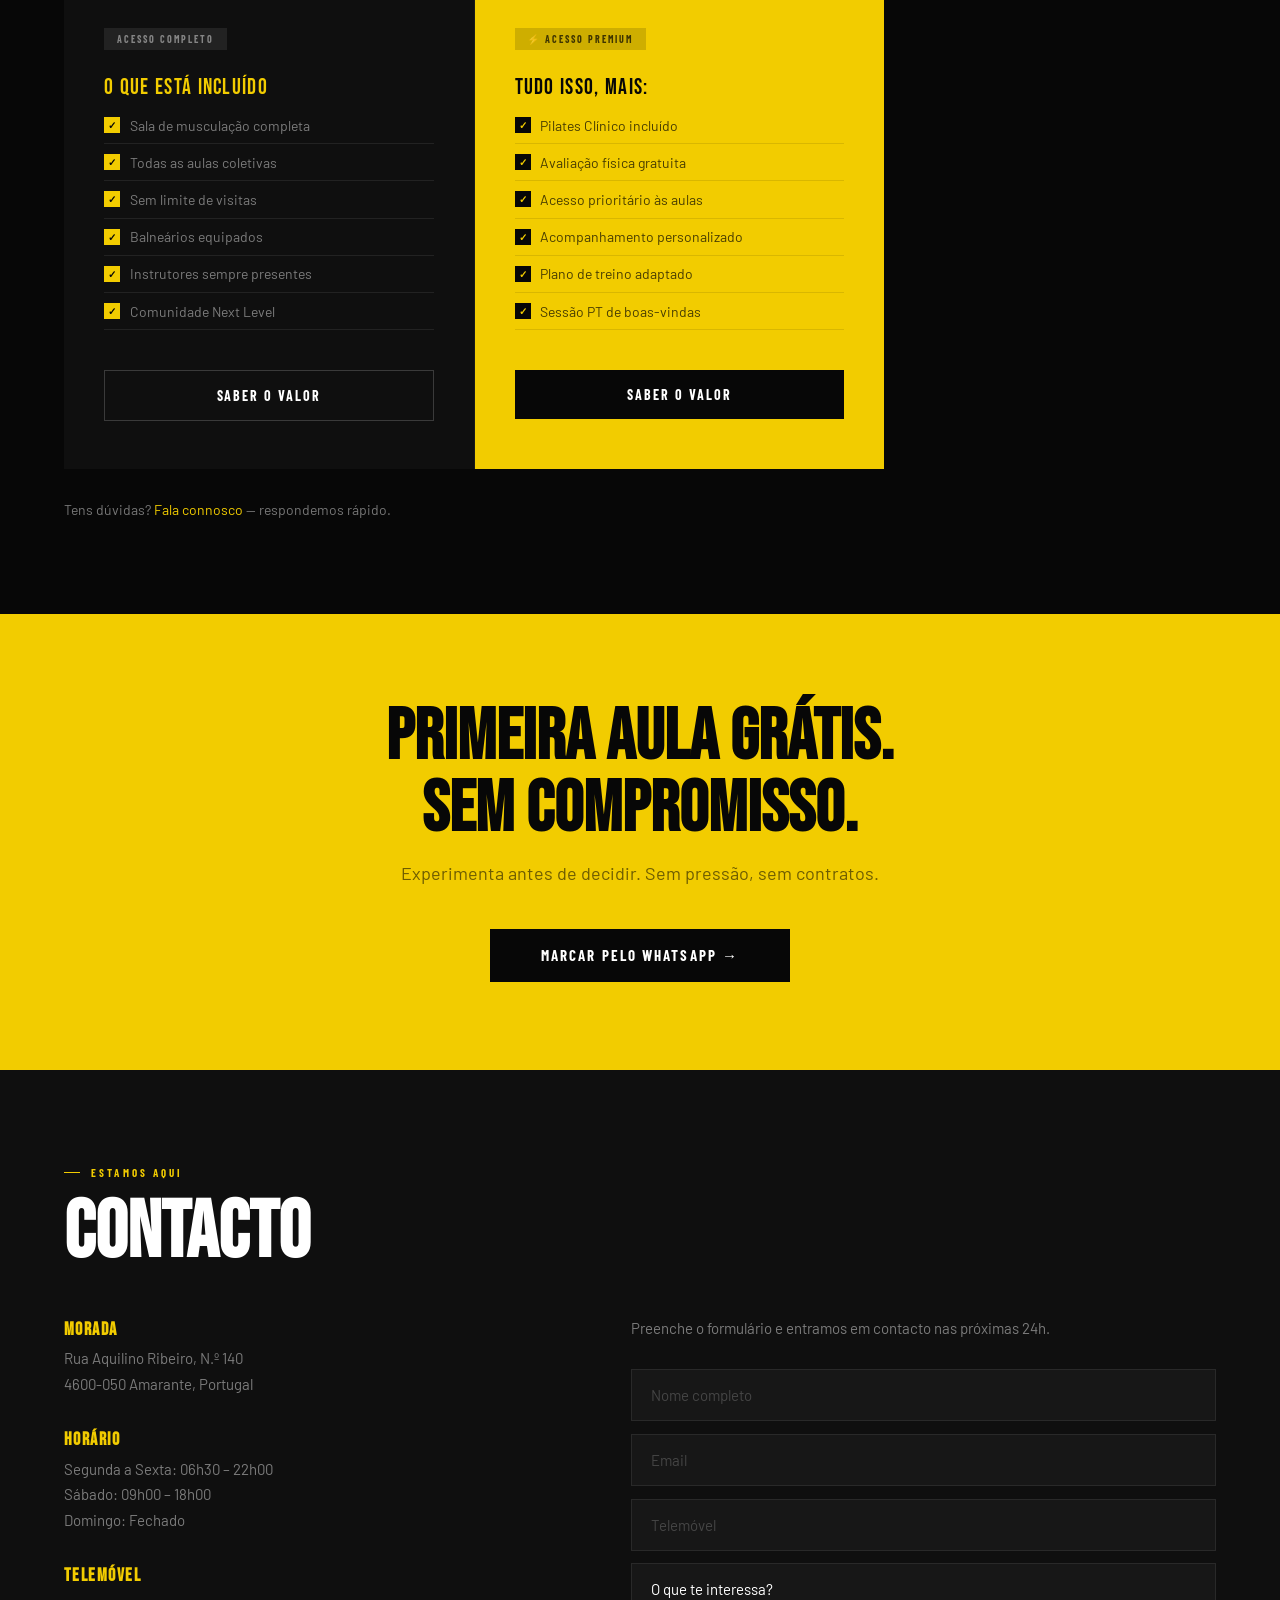
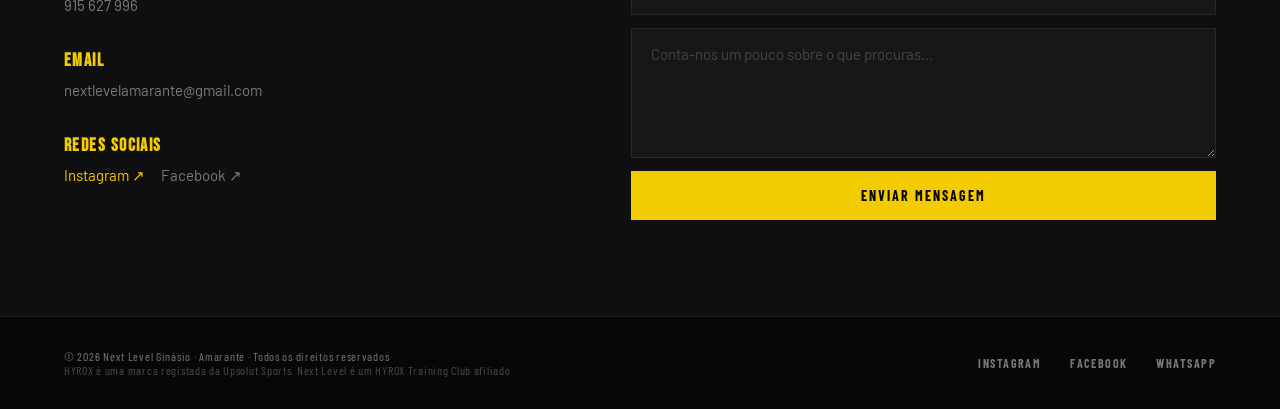
==== commit 4ef6bdde: "Rename index_14.html to index.html" ====
--- a/index.html
+++ b/index.html
@@ -1,10 +1,55 @@
 <!DOCTYPE html>
-<html lang="pt">
+<html lang="pt-PT">
 <head>
   <meta charset="UTF-8">
   <meta name="viewport" content="width=device-width, initial-scale=1.0">
-  <meta name="description" content="Next Level Ginásio Amarante — Musculação, Aulas Coletivas e Personal Trainer. Treina como quiseres, mas treina connosco.">
-  <title>Next Level Ginásio · Amarante</title>
+  <meta name="description" content="Next Level Ginásio Amarante — Musculação, Aulas Coletivas, Personal Trainer e HYROX Training Club oficial. Treina como quiseres, mas treina connosco.">
+  <title>Next Level Ginásio · Amarante | Musculação, Aulas e HYROX</title>
+  <link rel="canonical" href="https://www.nextlevelamarante.com/">
+
+  <!-- Open Graph / partilhas em WhatsApp, Instagram, Facebook -->
+  <meta property="og:type" content="website">
+  <meta property="og:locale" content="pt_PT">
+  <meta property="og:site_name" content="Next Level Ginásio · Amarante">
+  <meta property="og:title" content="Next Level Ginásio · Amarante">
+  <meta property="og:description" content="Musculação, aulas coletivas, personal trainer e HYROX Training Club oficial em Amarante. Primeira aula grátis.">
+  <meta property="og:url" content="https://www.nextlevelamarante.com/">
+  <meta property="og:image" content="https://www.nextlevelamarante.com/hero.jpg">
+  <meta name="twitter:card" content="summary_large_image">
+
+  <!-- Dados estruturados para o Google (ficha local) -->
+  <script type="application/ld+json">
+  {
+    "@context": "https://schema.org",
+    "@type": ["HealthClub", "SportsActivityLocation"],
+    "name": "Next Level Ginásio · Amarante",
+    "url": "https://www.nextlevelamarante.com/",
+    "image": "https://www.nextlevelamarante.com/hero.jpg",
+    "telephone": "+351915627996",
+    "email": "nextlevelamarante@gmail.com",
+    "address": {
+      "@type": "PostalAddress",
+      "streetAddress": "Rua Aquilino Ribeiro, N.º 140",
+      "postalCode": "4600-050",
+      "addressLocality": "Amarante",
+      "addressCountry": "PT"
+    },
+    "openingHoursSpecification": [
+      { "@type": "OpeningHoursSpecification", "dayOfWeek": ["Monday","Tuesday","Wednesday","Thursday","Friday"], "opens": "06:30", "closes": "22:00" },
+      { "@type": "OpeningHoursSpecification", "dayOfWeek": "Saturday", "opens": "09:00", "closes": "18:00" }
+    ],
+    "sameAs": [
+      "https://www.instagram.com/nextlevelamarante",
+      "https://www.facebook.com/nextlevelamarante"
+    ],
+    "amenityFeature": [
+      { "@type": "LocationFeatureSpecification", "name": "Musculação", "value": true },
+      { "@type": "LocationFeatureSpecification", "name": "Aulas coletivas", "value": true },
+      { "@type": "LocationFeatureSpecification", "name": "Personal Trainer", "value": true },
+      { "@type": "LocationFeatureSpecification", "name": "HYROX Training Club", "value": true }
+    ]
+  }
+  </script>
   <link rel="preconnect" href="https://fonts.googleapis.com">
   <link rel="preconnect" href="https://fonts.gstatic.com" crossorigin>
   <link href="https://fonts.googleapis.com/css2?family=Bebas+Neue&family=Barlow+Condensed:ital,wght@0,400;0,600;0,700;1,400;1,700&family=Barlow:ital,wght@0,400;0,600;1,400&display=swap" rel="stylesheet">
@@ -31,6 +76,54 @@
       overflow-x: hidden;
     }
 
+    /* ─── BARRA DE ANÚNCIO (Founding Member) ─── */
+    #announce {
+      position: fixed;
+      inset: 0 0 auto 0;
+      z-index: 210;
+      height: 38px;
+      display: flex;
+      align-items: center;
+      justify-content: center;
+      gap: 0.9rem;
+      padding: 0 5%;
+      background: var(--y);
+      color: var(--black);
+      text-decoration: none;
+      font-family: 'Barlow Condensed', sans-serif;
+      font-size: 13px;
+      font-weight: 700;
+      letter-spacing: 0.1em;
+      text-transform: uppercase;
+      white-space: nowrap;
+      overflow: hidden;
+    }
+
+    #announce:hover { background: #ffd814; }
+
+    #announce .a-badge {
+      background: var(--black);
+      color: var(--y);
+      padding: 0.2rem 0.6rem;
+      font-size: 11px;
+      letter-spacing: 0.16em;
+    }
+
+    #announce .a-days { opacity: 0.6; }
+    #announce .a-arrow { font-weight: 900; }
+
+    body.has-announce nav { top: 38px; }
+    body.has-announce .hero { padding-top: 138px; }
+    body.has-announce .mobile-menu { inset: 102px 0 0 0; }
+
+    #announce .a-short { display: none; }
+
+    @media (max-width: 720px) {
+      #announce { font-size: 12px; gap: 0.6rem; letter-spacing: 0.06em; }
+      #announce .a-days, #announce .a-long, #announce .a-badge { display: none; }
+      #announce .a-short { display: inline; }
+    }
+
     /* ─── NAV ─── */
     nav {
       position: fixed;
@@ -107,7 +200,7 @@
       flex-direction: column;
       position: relative;
       overflow: hidden;
-      background: var(--black) center / cover no-repeat;
+     background: var(--black) top / cover no-repeat;
      background-image: url('https://raw.githubusercontent.com/joaonextlevel/nextlevel-ginasio/main/IMG_3366%20(1).jpeg');
     }
 
@@ -355,7 +448,7 @@
 
     .services-grid {
       display: grid;
-      grid-template-columns: repeat(3, 1fr);
+      grid-template-columns: repeat(4, 1fr);
       gap: 1px;
       background: var(--muted2);
     }
@@ -477,6 +570,129 @@
       line-height: 1.8;
       margin-bottom: 1.2rem;
       font-size: 16px;
+    }
+
+    /* ─── HYROX ─── */
+    .hyrox {
+      background: var(--black);
+      position: relative;
+      overflow: hidden;
+      border-top: 1px solid var(--muted2);
+      border-bottom: 1px solid var(--muted2);
+    }
+
+    .hyrox::before {
+      content: 'HYROX';
+      position: absolute;
+      right: -2%;
+      top: 50%;
+      transform: translateY(-50%);
+      font-family: 'Bebas Neue', sans-serif;
+      font-size: clamp(160px, 28vw, 380px);
+      line-height: 1;
+      color: rgba(242,204,0,0.035);
+      pointer-events: none;
+      user-select: none;
+    }
+
+    .hyrox-grid {
+      position: relative;
+      display: grid;
+      grid-template-columns: 1.1fr 0.9fr;
+      gap: 5rem;
+      align-items: center;
+    }
+
+    .hyrox-text p {
+      color: var(--muted);
+      font-size: 17px;
+      line-height: 1.8;
+      margin-bottom: 1.2rem;
+      max-width: 560px;
+    }
+
+    .hyrox-text p strong { color: var(--white); font-weight: 600; }
+
+    .hyrox-badge {
+      display: inline-flex;
+      align-items: center;
+      gap: 0.6rem;
+      border: 1px solid var(--y);
+      color: var(--y);
+      padding: 0.4rem 0.9rem;
+      font-family: 'Barlow Condensed', sans-serif;
+      font-size: 11px;
+      font-weight: 700;
+      letter-spacing: 0.2em;
+      text-transform: uppercase;
+      margin-bottom: 1.6rem;
+    }
+
+    .hyrox-badge::before {
+      content: '';
+      width: 7px; height: 7px;
+      background: var(--y);
+      border-radius: 50%;
+      box-shadow: 0 0 10px var(--y);
+    }
+
+    .hyrox-ctas {
+      display: flex;
+      gap: 1rem;
+      flex-wrap: wrap;
+      margin-top: 2rem;
+    }
+
+    .stations {
+      list-style: none;
+      display: grid;
+      grid-template-columns: 1fr 1fr;
+      gap: 1px;
+      background: var(--muted2);
+      border: 1px solid var(--muted2);
+    }
+
+    .stations li {
+      background: var(--dark);
+      padding: 1.3rem 1.4rem;
+      display: flex;
+      flex-direction: column;
+      gap: 0.3rem;
+      transition: background 0.2s;
+    }
+
+    .stations li:hover { background: var(--dark2); }
+
+    .stations .st-num {
+      font-family: 'Bebas Neue', sans-serif;
+      font-size: 12px;
+      color: var(--y);
+      letter-spacing: 0.15em;
+    }
+
+    .stations .st-name {
+      font-family: 'Bebas Neue', sans-serif;
+      font-size: 22px;
+      letter-spacing: 0.03em;
+    }
+
+    .stations .st-dist {
+      font-family: 'Barlow Condensed', sans-serif;
+      font-size: 12px;
+      font-weight: 600;
+      letter-spacing: 0.1em;
+      text-transform: uppercase;
+      color: var(--muted);
+    }
+
+    .stations-cap {
+      margin-top: 1rem;
+      font-family: 'Barlow Condensed', sans-serif;
+      font-size: 12px;
+      letter-spacing: 0.1em;
+      text-transform: uppercase;
+      color: var(--muted);
+      text-align: center;
     }
 
     /* ─── CLASSES ─── */
@@ -836,9 +1052,11 @@
     /* ─── RESPONSIVE ─── */
     @media (max-width: 960px) {
       .services-head { grid-template-columns: 1fr; gap: 2rem; }
-      .services-grid { grid-template-columns: 1fr; }
+      .services-grid { grid-template-columns: 1fr 1fr; }
       .manifesto { grid-template-columns: 1fr; }
       .mani-visual { min-height: 340px; }
+      .hyrox-grid { grid-template-columns: 1fr; gap: 3rem; }
+      .hyrox::before { font-size: 160px; top: auto; bottom: -20px; transform: none; }
       .mani-text { padding: 3rem 2rem; }
       .classes-grid { grid-template-columns: repeat(auto-fill, minmax(140px, 1fr)); }
       .pricing-grid { grid-template-columns: 1fr; max-width: 440px; }
@@ -851,6 +1069,7 @@
       .hamburger { display: flex; }
       .hero-content { padding: 0 5% 5rem; }
       .section { padding: 4rem 5%; }
+      .services-grid { grid-template-columns: 1fr; }
       .manifesto { min-height: auto; }
       footer { flex-direction: column; text-align: center; }
     }
@@ -874,7 +1093,16 @@
     }
   </style>
 </head>
-<body>
+<body class="has-announce">
+
+<!-- ═══════════ BARRA FOUNDING MEMBER (sai sozinha depois de 25/09/2026) ═══════════ -->
+<a id="announce" href="/founders/" data-founders-only>
+  <span class="a-badge">Novo</span>
+  <span class="a-long">HYROX Training Club · 75 vagas Founding Member</span>
+  <span class="a-short">HYROX · 75 vagas Founding Member</span>
+  <span class="a-days" id="announce-dias">Lista fecha a 25 de setembro</span>
+  <span class="a-arrow">→</span>
+</a>
 
 <!-- ═══════════ NAV ═══════════ -->
 <nav id="nav">
@@ -965,6 +1193,7 @@
   <ul class="nav-links">
     <li><a href="#servicos">Serviços</a></li>
     <li><a href="#aulas">Aulas</a></li>
+    <li><a href="#hyrox" style="color:var(--y)">HYROX</a></li>
     <li><a href="#precos">Preços</a></li>
     <li><a href="#contacto">Contacto</a></li>
   </ul>
@@ -981,6 +1210,7 @@
 <nav class="mobile-menu" id="mobile-menu">
   <a href="#servicos" onclick="closeMenu()">Serviços</a>
   <a href="#aulas" onclick="closeMenu()">Aulas</a>
+  <a href="#hyrox" onclick="closeMenu()" style="color:var(--y)">HYROX</a>
   <a href="#precos" onclick="closeMenu()">Preços</a>
   <a href="#contacto" onclick="closeMenu()">Contacto</a>
   <a href="#contacto" onclick="closeMenu()" style="color:var(--y);margin-top:1.5rem;border:none">Experimenta Grátis →</a>
@@ -992,8 +1222,7 @@
   e adiciona ao elemento .hero o style:
   background-image: url('https://raw.githubusercontent.com/joaonextlevel/nextlevel-ginasio/main/about.jpg');
 -->
-<section class="hero" id="hero"
-  style=" background-image: url('https://raw.githubusercontent.com/joaonextlevel/nextlevel-ginasio/main/IMG_3366%20(1).jpeg');
+<section class="hero" id="hero">
   <div class="hero-img-placeholder"></div>
   <div class="hero-grid-lines"></div>
 
@@ -1011,11 +1240,12 @@
   </div>
 
   <div class="hero-scroll">
+    <span class="hero-pill" style="color:var(--y);border-color:var(--y-dim)">HYROX</span>
     <span class="hero-pill">Musculação</span>
     <span class="hero-pill">Aulas Coletivas</span>
     <span class="hero-pill">Personal Trainer</span>
     <span class="hero-pill">Pilates Clínico</span>
-    <span class="hero-pill">CrossFit</span>
+    <span class="hero-pill">Cross</span>
     <span class="hero-pill">Cycling</span>
     <span class="hero-pill">HIIT</span>
     <span class="hero-pill">Jiu-Jitsu Kids</span>
@@ -1029,7 +1259,7 @@
     <div class="stat-label">Anos de Experiência</div>
   </div>
   <div class="stat">
-    <div class="stat-num">13</div>
+    <div class="stat-num">14</div>
     <div class="stat-label">Modalidades de Treino</div>
   </div>
   <div class="stat">
@@ -1063,7 +1293,7 @@
       <span class="svc-num">02</span>
       <span class="svc-icon">⚡</span>
       <h3>Aulas Coletivas</h3>
-      <p>Mais de 13 modalidades. Do Pump ao Pilates, do HIIT ao Cross. Sempre orientadas por instrutores certificados e motivados.</p>
+      <p>14 modalidades. Do Pump ao Pilates, do HIIT ao HYROX. Sempre orientadas por instrutores certificados e motivados.</p>
     </div>
     <div class="svc">
       <span class="svc-num">03</span>
@@ -1071,6 +1301,12 @@
       <h3>Personal Trainer</h3>
       <p>Treino personalizado ao teu corpo, aos teus objetivos e ao teu ritmo. Progressão real com acompanhamento contínuo.</p>
     </div>
+    <a class="svc" href="#hyrox" style="text-decoration:none;color:inherit;display:block">
+      <span class="svc-num">04</span>
+      <span class="svc-icon">🏁</span>
+      <h3 style="color:var(--y)">HYROX Training Club</h3>
+      <p>Clube afiliado oficial em Amarante. Treino de performance com o método HYROX: corrida, força e as 8 estações da prova. Novo espaço a abrir em setembro.</p>
+    </a>
   </div>
 </section>
 
@@ -1081,8 +1317,7 @@
   background-image: url('https://raw.githubusercontent.com/joaonextlevel/nextlevel-ginasio/main/about.jpg');
 -->
 <div class="manifesto reveal">
-  <div class="mani-visual"
-    style=" background-image: url('https://raw.githubusercontent.com/joaonextlevel/nextlevel-ginasio/main/about.jpg');
+  <div class="mani-visual">
     <div class="mani-visual-placeholder">
       
     </div>
@@ -1100,11 +1335,42 @@
   </div>
 </div>
 
+<!-- ═══════════ HYROX ═══════════ -->
+<section class="hyrox section reveal" id="hyrox">
+  <div class="hyrox-grid">
+    <div class="hyrox-text">
+      <span class="hyrox-badge">HYROX Training Club afiliado</span>
+      <p class="section-tag">Treino de performance</p>
+      <h2 class="display">Corre. Puxa.<br>Empurra. Repete.</h2>
+      <p><strong>HYROX é a prova de fitness que é igual em todo o mundo:</strong> 8 km de corrida em 8 voltas de 1 km, e entre cada volta uma estação de trabalho. Do iniciante ao profissional, toda a gente faz o mesmo percurso.</p>
+      <p>No Next Level treinas com a <strong>metodologia oficial da marca</strong>: força, resistência, corrida e técnica, tudo o que a prova exige, construído sessão a sessão e em grupo. O treino é escalável: a mesma sessão serve para quem nunca fez uma prova e para quem já compete.</p>
+      <p>Estamos a construir em Amarante um <strong>novo espaço dedicado ao HYROX</strong>, na Rua Aquilino Ribeiro 140. Abre em setembro de 2026.</p>
+      <div class="hyrox-ctas">
+        <a href="/founders/" class="btn-primary" data-hyrox-link>Vagas Founding Member →</a>
+        <a href="#contacto" class="btn-ghost">Quero saber mais</a>
+      </div>
+    </div>
+    <div>
+      <ul class="stations">
+        <li><span class="st-num">01</span><span class="st-name">SkiErg</span><span class="st-dist">1000 m</span></li>
+        <li><span class="st-num">02</span><span class="st-name">Sled Push</span><span class="st-dist">50 m</span></li>
+        <li><span class="st-num">03</span><span class="st-name">Sled Pull</span><span class="st-dist">50 m</span></li>
+        <li><span class="st-num">04</span><span class="st-name">Burpee Broad Jumps</span><span class="st-dist">80 m</span></li>
+        <li><span class="st-num">05</span><span class="st-name">Rowing</span><span class="st-dist">1000 m</span></li>
+        <li><span class="st-num">06</span><span class="st-name">Farmers Carry</span><span class="st-dist">200 m</span></li>
+        <li><span class="st-num">07</span><span class="st-name">Sandbag Lunges</span><span class="st-dist">100 m</span></li>
+        <li><span class="st-num">08</span><span class="st-name">Wall Balls</span><span class="st-dist">100 reps</span></li>
+      </ul>
+      <p class="stations-cap">As 8 estações oficiais · 1 km de corrida entre cada uma</p>
+    </div>
+  </div>
+</section>
+
 <!-- ═══════════ AULAS ═══════════ -->
 <section class="classes section reveal" id="aulas">
   <div class="classes-head">
     <div>
-      <p class="section-tag">Mais de 13 modalidades</p>
+      <p class="section-tag">14 modalidades</p>
       <h2 class="display">As Nossas<br>Aulas</h2>
     </div>
     <a href="#contacto" class="btn-ghost">Pedir Horários</a>
@@ -1163,6 +1429,10 @@
       <div class="cls-name">Jiu-Jitsu Kids</div>
       <div class="cls-tag">Artes Marciais · Crianças</div>
     </div>
+    <a class="cls" data-num="14" href="#hyrox" style="text-decoration:none;color:inherit;display:block;cursor:pointer">
+      <div class="cls-name" style="color:var(--y)">HYROX</div>
+      <div class="cls-tag">Corrida · Força · Estações</div>
+    </a>
   </div>
 </section>
 
@@ -1227,7 +1497,7 @@
     <div class="contact-info">
       <h3>Morada</h3>
       <!-- Actualiza com a morada real -->
-      <p>[Rua Aquilino Ribeiro, Nº 140 4600-050 ]<br>Amarante, Portugal</p>
+      <p>Rua Aquilino Ribeiro, N.º 140<br>4600-050 Amarante, Portugal</p>
 
       <h3>Horário</h3>
       <p>
@@ -1238,7 +1508,7 @@
 
       <h3>Telemóvel</h3>
       <!-- Substitui pelo número real -->
-      <a href="tel:+351"> 915 627 996</a>
+      <a href="tel:+351915627996">915 627 996</a>
 
       <h3>Email</h3>
       <!-- Substitui pelo email real -->
@@ -1263,6 +1533,7 @@
           <option value="" disabled selected>O que te interessa?</option>
           <option value="socio">Tornar-me sócio</option>
           <option value="aula-gratis">Aula grátis</option>
+          <option value="hyrox">HYROX Training Club</option>
           <option value="personal">Personal Trainer</option>
           <option value="pilates">Pilates Clínico</option>
           <option value="outro">Outra questão</option>
@@ -1279,7 +1550,8 @@
 <!-- ═══════════ FOOTER ═══════════ -->
 <footer>
   <div class="footer-copy">
-    © 2025 Next Level Ginásio · Amarante · Todos os direitos reservados
+    © <span id="ano">2026</span> Next Level Ginásio · Amarante · Todos os direitos reservados<br>
+    <span style="opacity:0.6">HYROX é uma marca registada da Upsolut Sports. Next Level é um HYROX Training Club afiliado.</span>
   </div>
   <div class="footer-socials">
     <a href="https://www.instagram.com/nextlevelamarante?igsh=MXdsd3k1aHJ0cGx5Zg%3D%3D&utm_source=qr" target="_blank">Instagram</a>
@@ -1289,6 +1561,29 @@
 </footer>
 
 <script>
+  /* ─ Ano do footer ─ */
+  document.getElementById('ano').textContent = new Date().getFullYear();
+
+  /* ─ Barra Founding Member: esconde-se sozinha depois de 25/09/2026 ─ */
+  (function () {
+    const fecho = new Date('2026-09-25T23:59:59+01:00');
+    const dias = Math.ceil((fecho - new Date()) / 86400000);
+    const bar = document.getElementById('announce');
+    const txt = document.getElementById('announce-dias');
+    if (dias <= 0) {
+      bar.remove();
+      document.body.classList.remove('has-announce');
+      // Depois do prazo, o botão da secção HYROX passa a pedir contacto
+      document.querySelectorAll('a[data-hyrox-link]').forEach(a => {
+        a.setAttribute('href', '#contacto');
+        a.textContent = 'Quero treinar HYROX →';
+      });
+      document.querySelectorAll('[data-founders-only]').forEach(el => el.remove());
+    } else if (txt) {
+      txt.textContent = dias === 1 ? 'Último dia' : `Faltam ${dias} dias`;
+    }
+  })();
+
   /* ─ Mobile menu ─ */
   function toggleMenu() {
     document.getElementById('mobile-menu').classList.toggle('open');
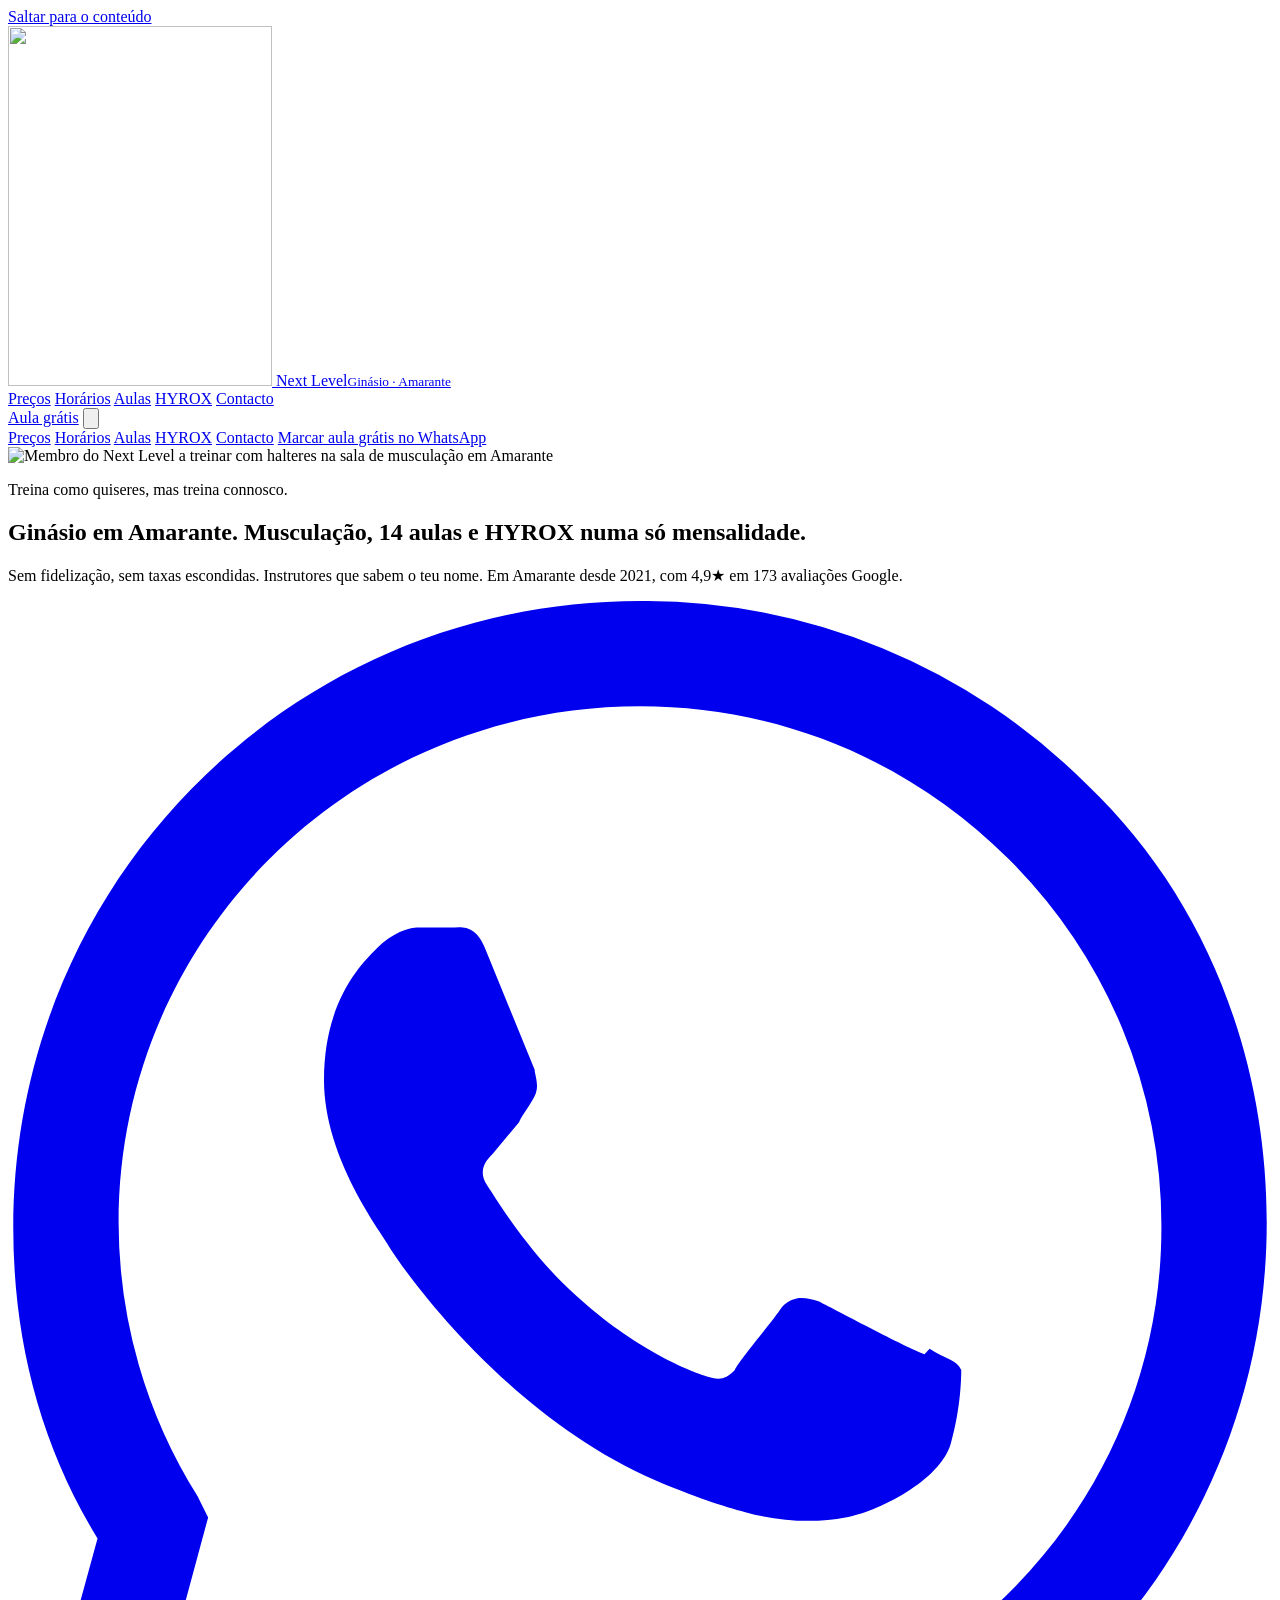
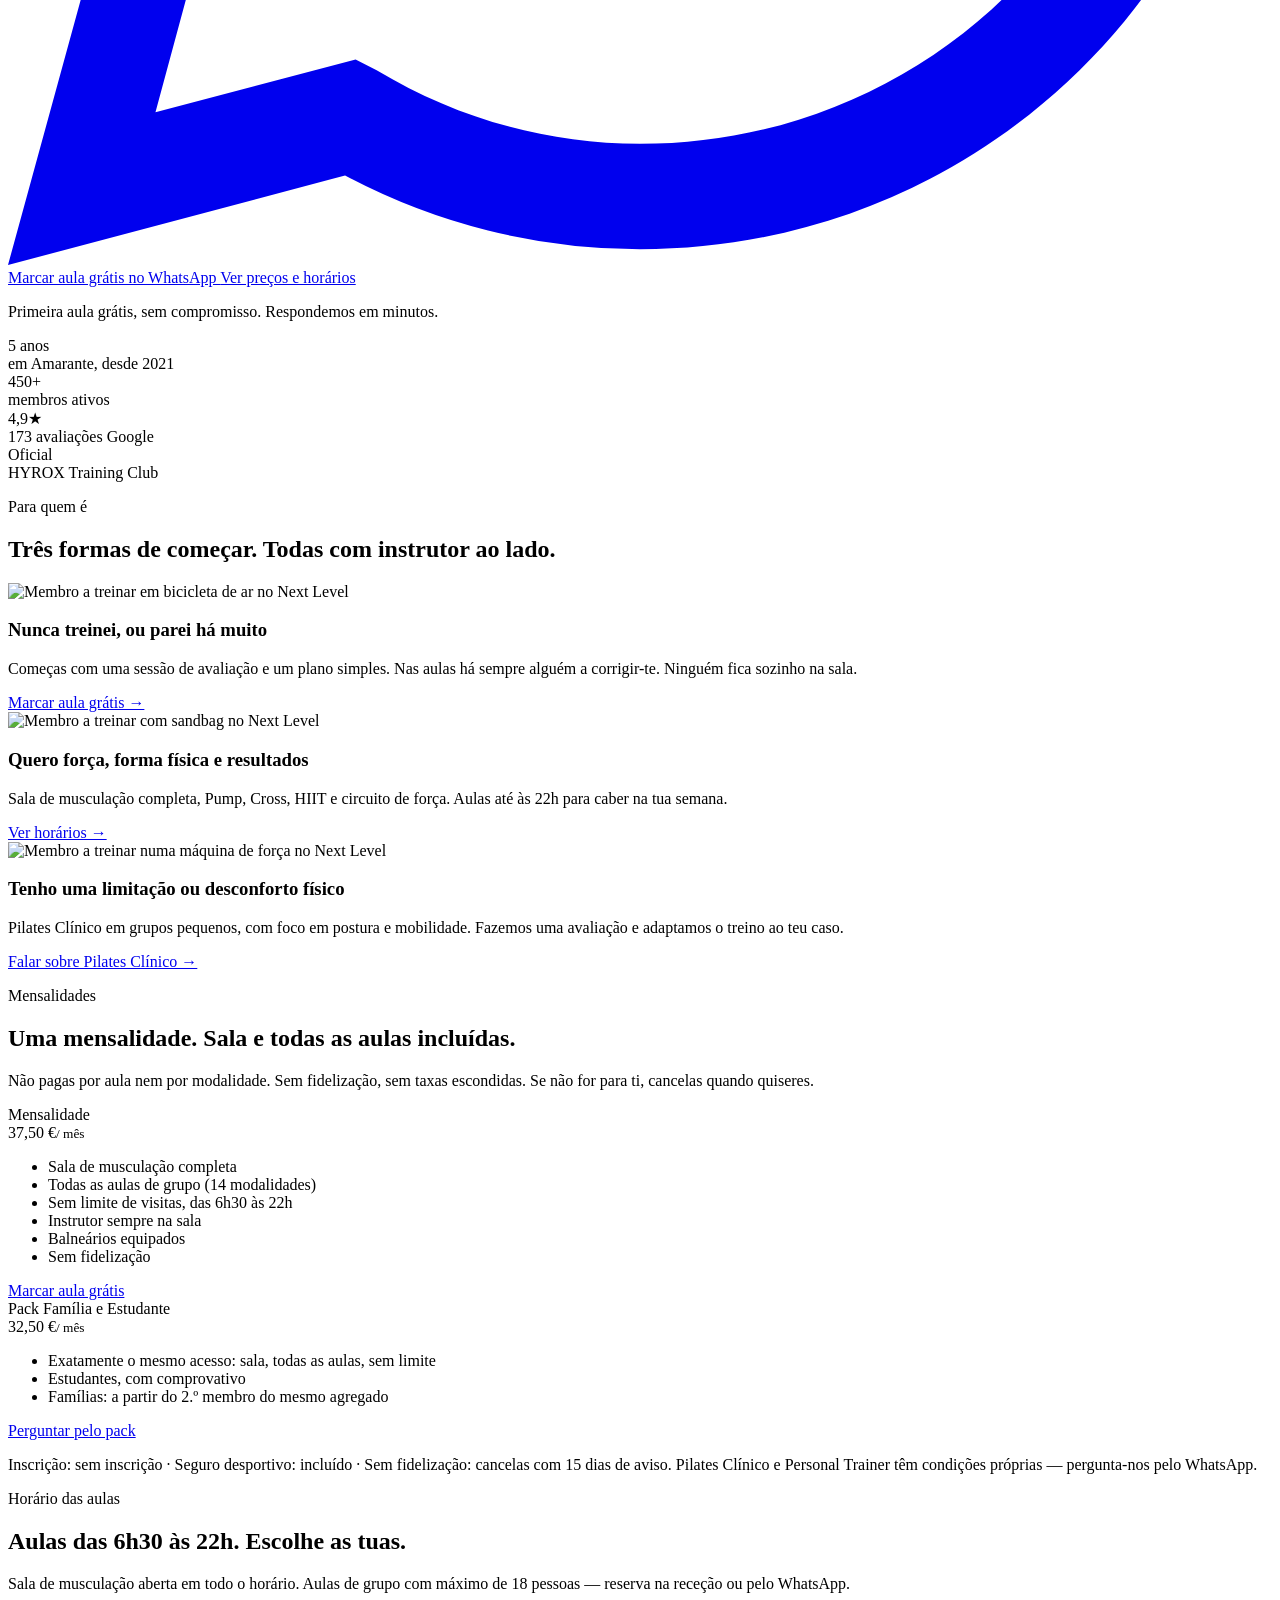
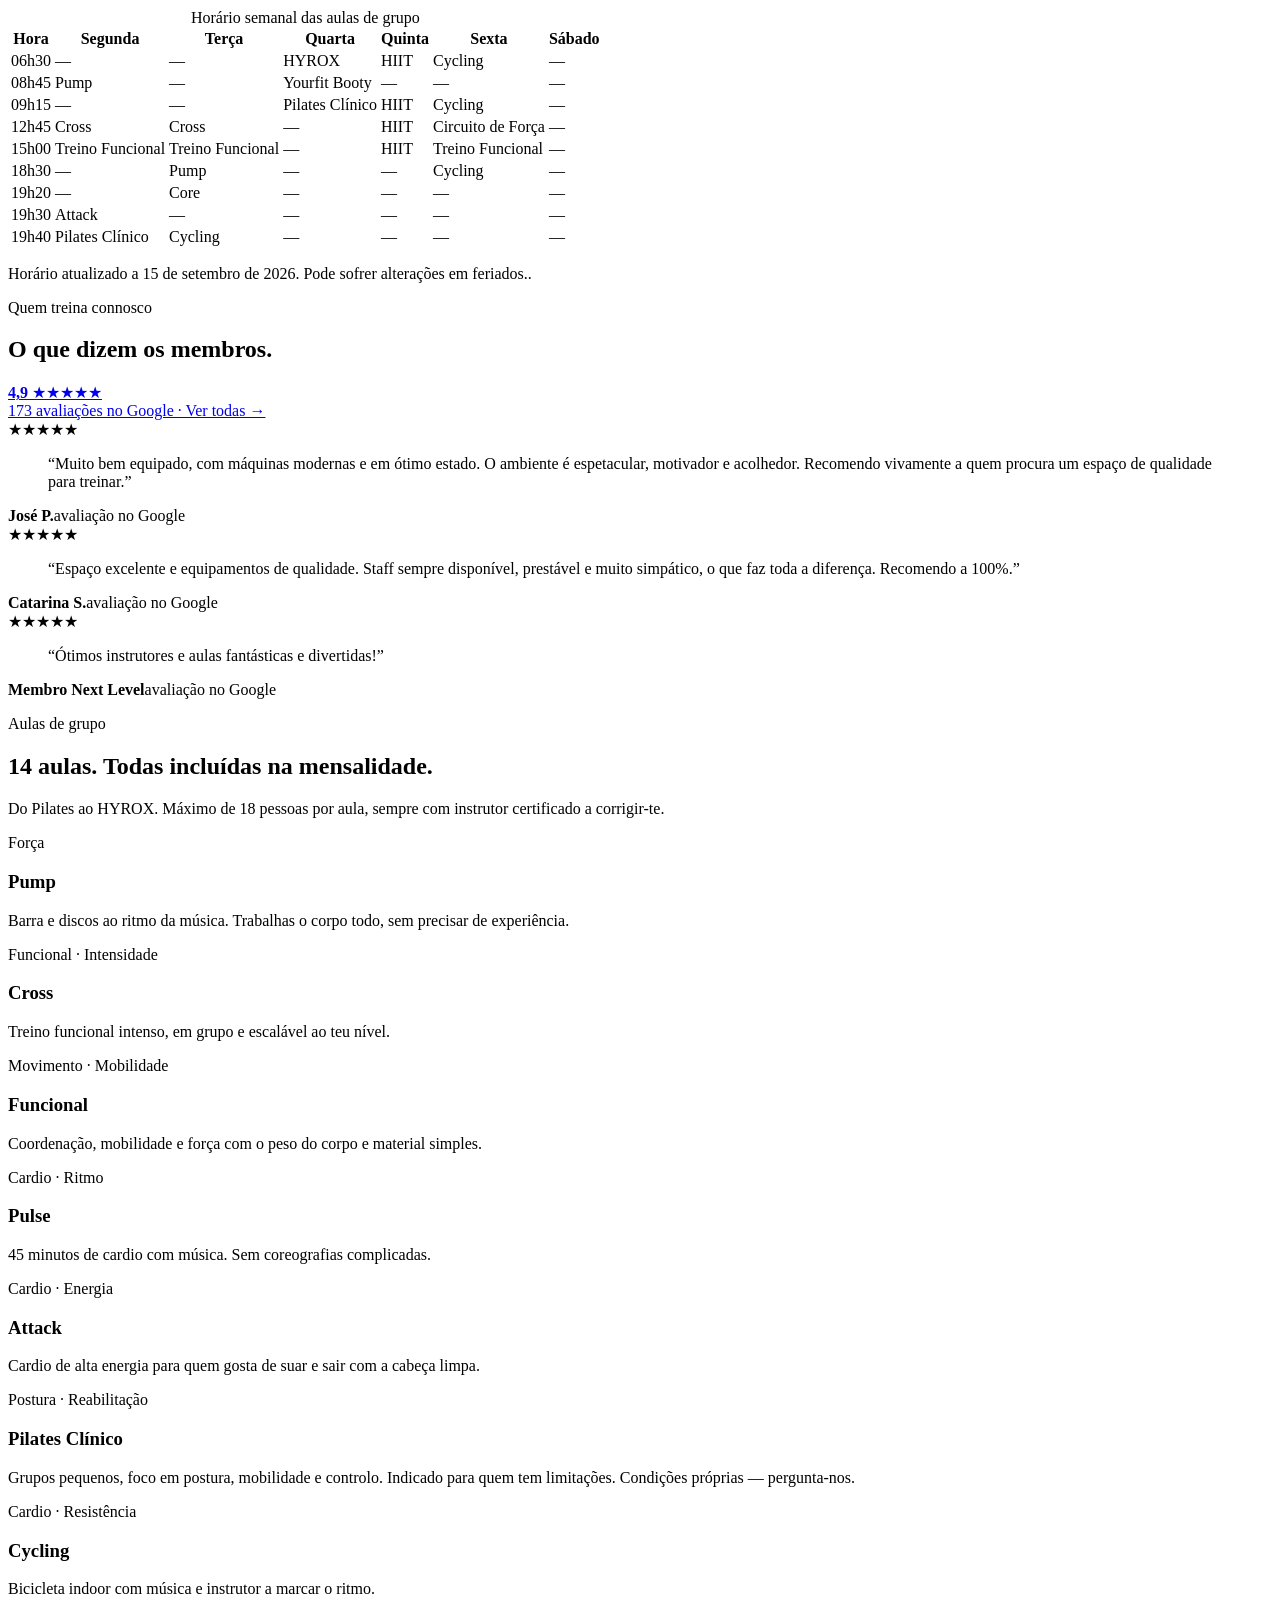
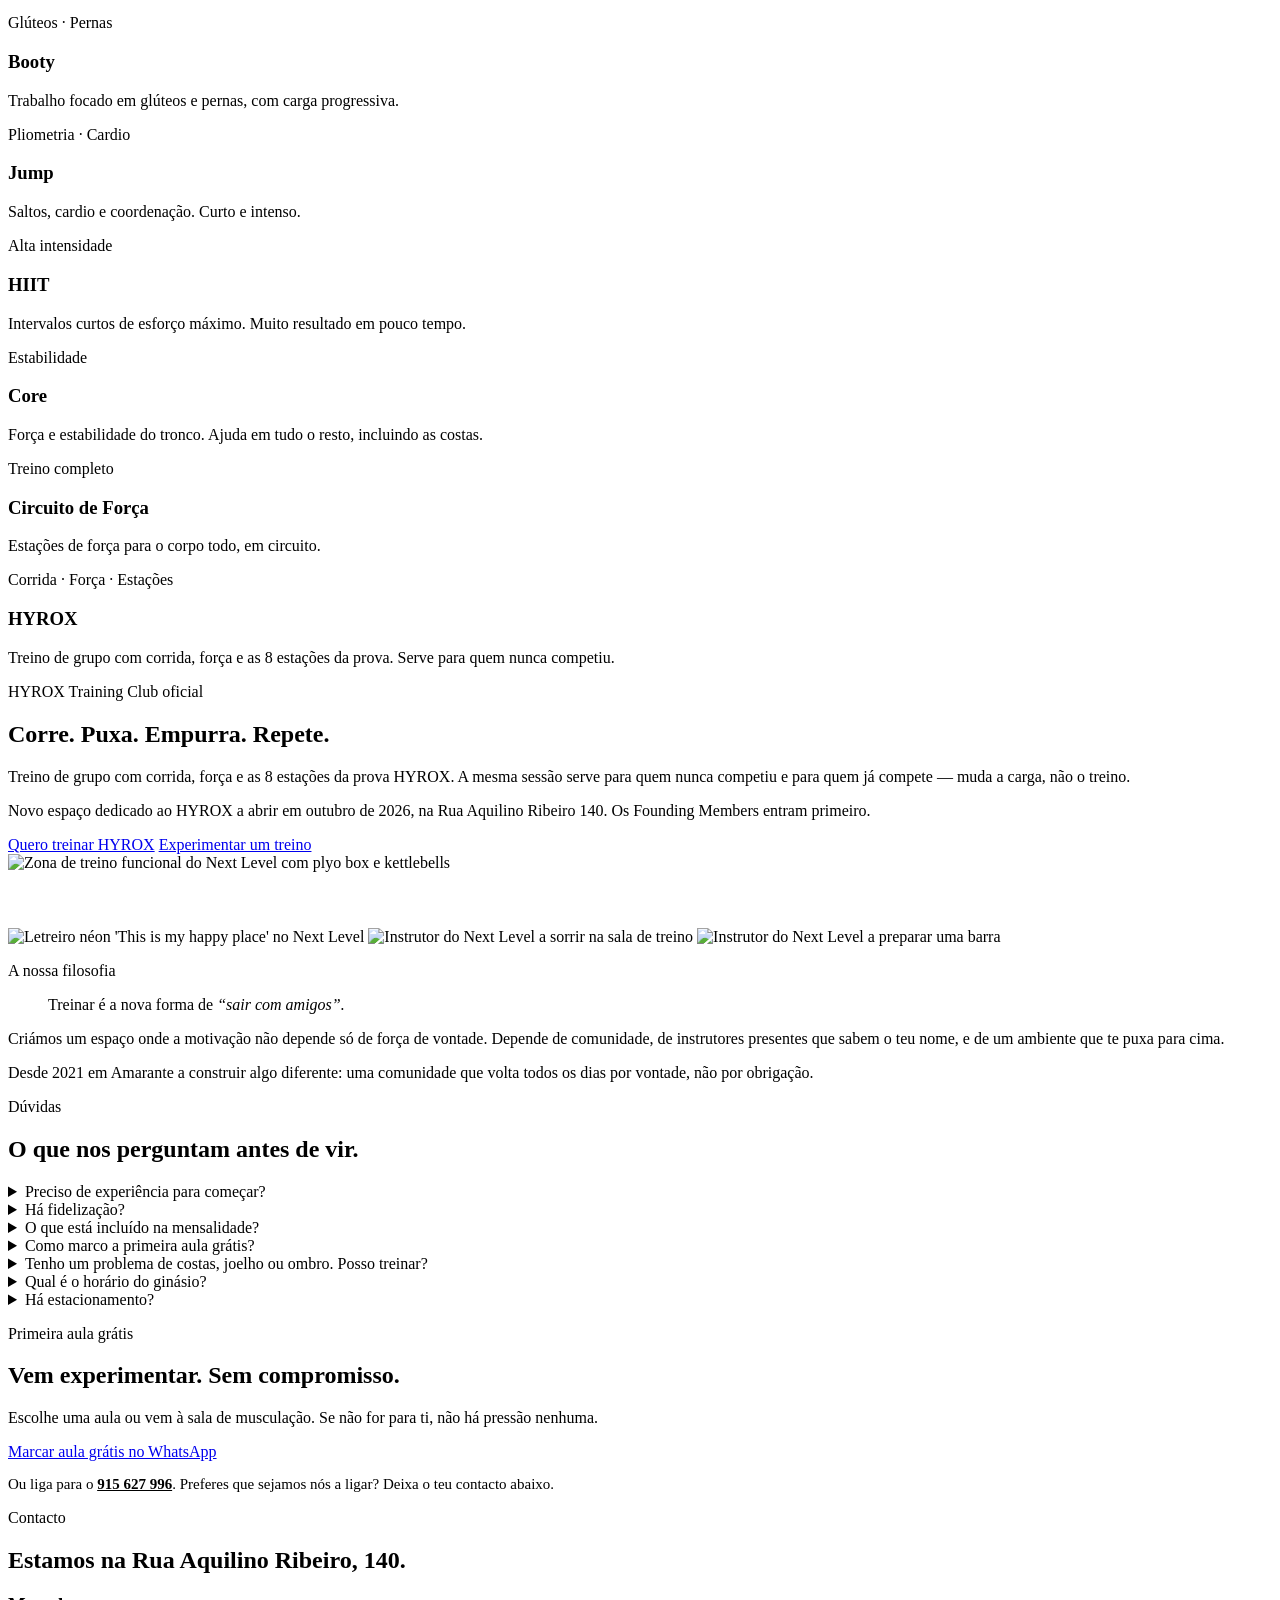
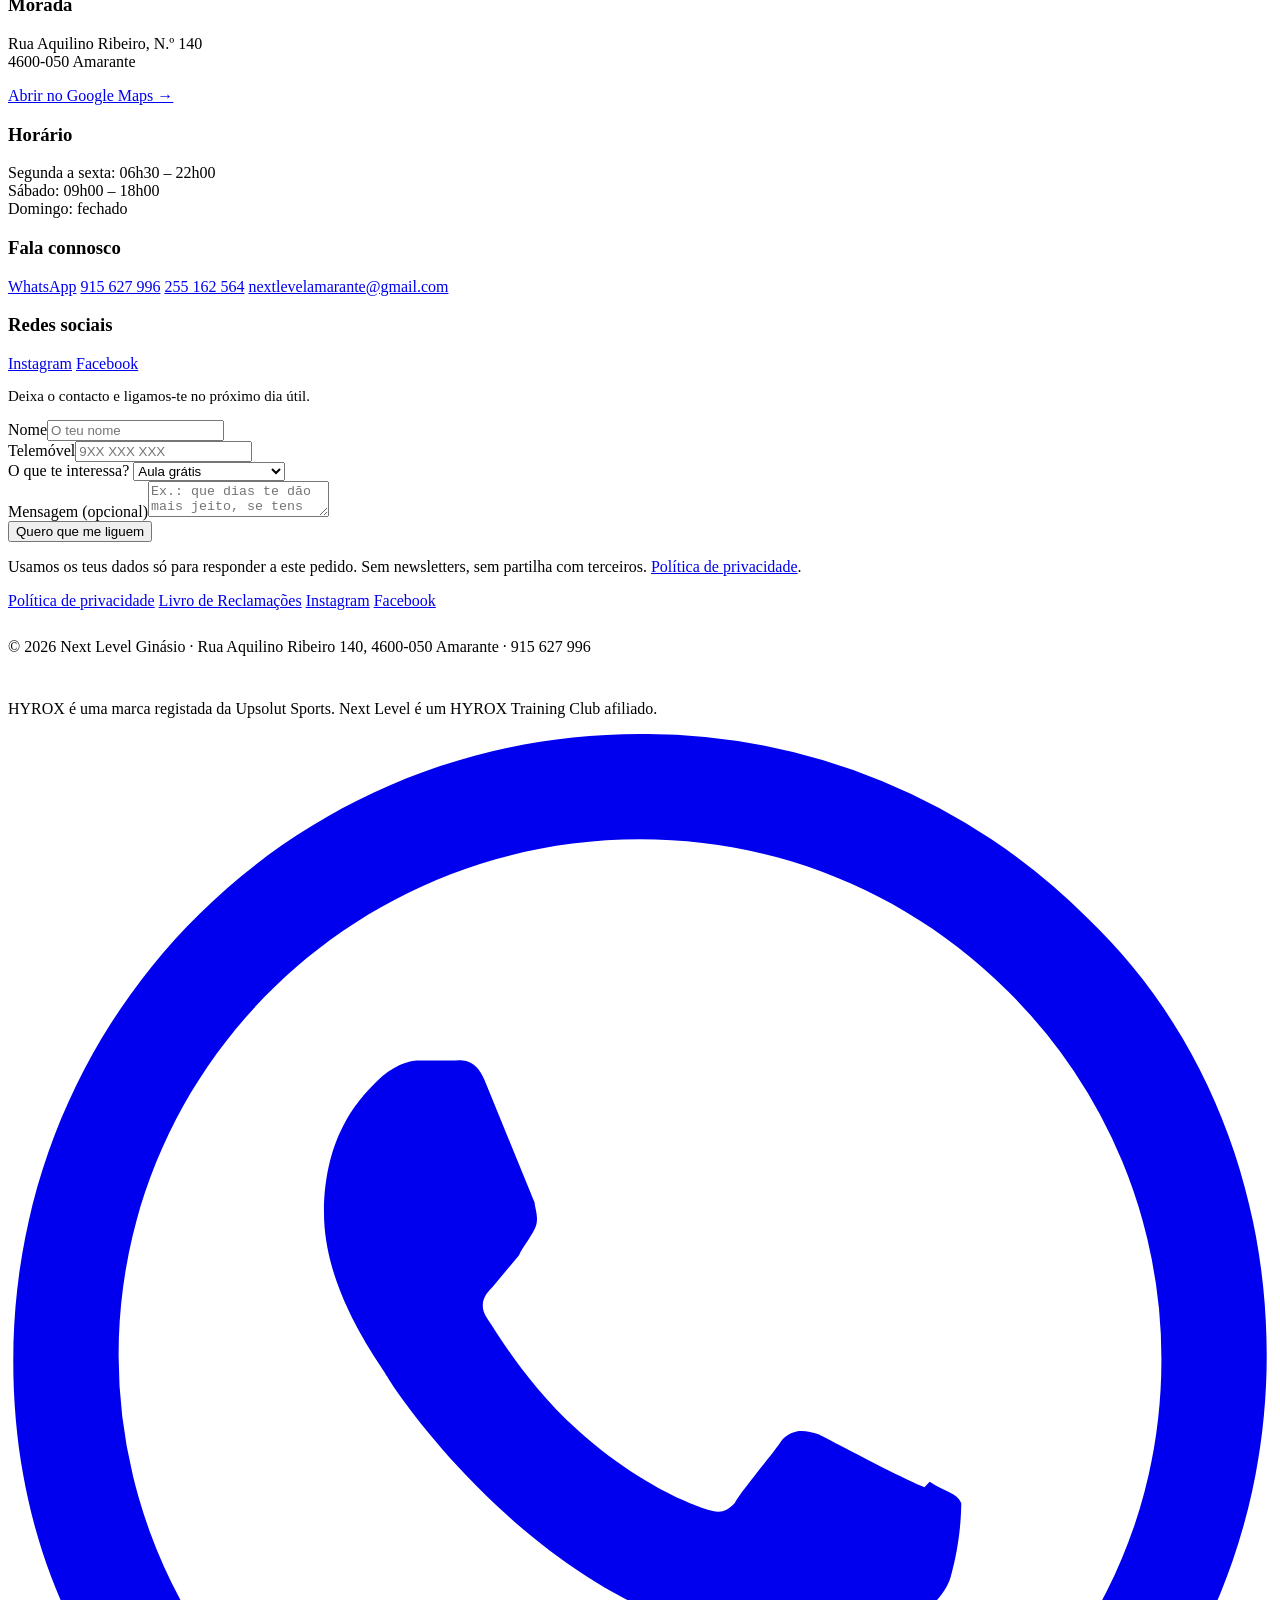
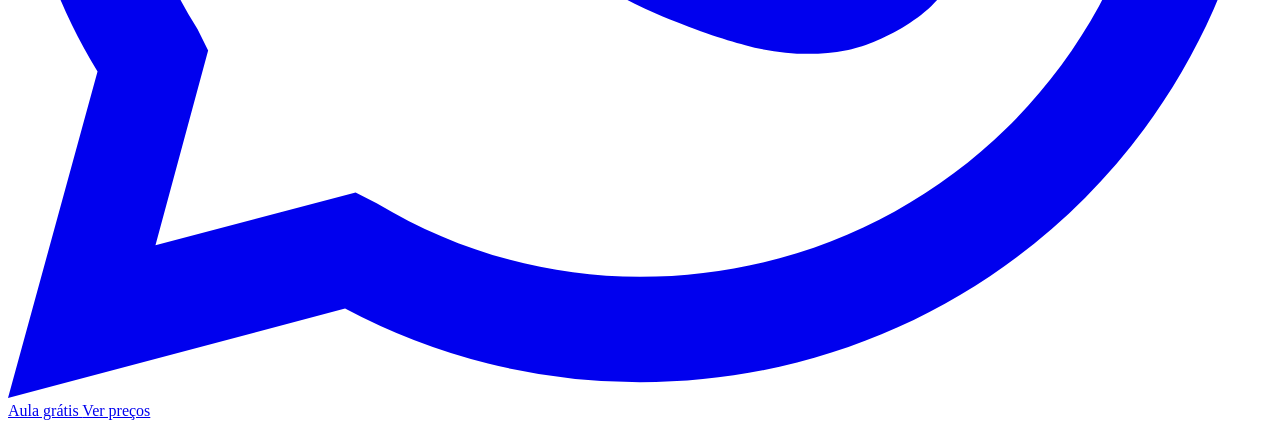
==== commit d05a904f: "Add files via upload" ====
--- a/index.html
+++ b/index.html
@@ -1,1634 +1,563 @@
-<!DOCTYPE html>
-<html lang="pt-PT">
-<head>
-  <meta charset="UTF-8">
-  <meta name="viewport" content="width=device-width, initial-scale=1.0">
-  <meta name="description" content="Next Level Ginásio Amarante — Musculação, Aulas Coletivas, Personal Trainer e HYROX Training Club oficial. Treina como quiseres, mas treina connosco.">
-  <title>Next Level Ginásio · Amarante | Musculação, Aulas e HYROX</title>
-  <link rel="canonical" href="https://www.nextlevelamarante.com/">
-
-  <!-- Open Graph / partilhas em WhatsApp, Instagram, Facebook -->
-  <meta property="og:type" content="website">
-  <meta property="og:locale" content="pt_PT">
-  <meta property="og:site_name" content="Next Level Ginásio · Amarante">
-  <meta property="og:title" content="Next Level Ginásio · Amarante">
-  <meta property="og:description" content="Musculação, aulas coletivas, personal trainer e HYROX Training Club oficial em Amarante. Primeira aula grátis.">
-  <meta property="og:url" content="https://www.nextlevelamarante.com/">
-  <meta property="og:image" content="https://www.nextlevelamarante.com/hero.jpg">
-  <meta name="twitter:card" content="summary_large_image">
-
-  <!-- Dados estruturados para o Google (ficha local) -->
-  <script type="application/ld+json">
-  {
-    "@context": "https://schema.org",
-    "@type": ["HealthClub", "SportsActivityLocation"],
-    "name": "Next Level Ginásio · Amarante",
-    "url": "https://www.nextlevelamarante.com/",
-    "image": "https://www.nextlevelamarante.com/hero.jpg",
-    "telephone": "+351915627996",
-    "email": "nextlevelamarante@gmail.com",
-    "address": {
-      "@type": "PostalAddress",
-      "streetAddress": "Rua Aquilino Ribeiro, N.º 140",
-      "postalCode": "4600-050",
-      "addressLocality": "Amarante",
-      "addressCountry": "PT"
-    },
-    "openingHoursSpecification": [
-      { "@type": "OpeningHoursSpecification", "dayOfWeek": ["Monday","Tuesday","Wednesday","Thursday","Friday"], "opens": "06:30", "closes": "22:00" },
-      { "@type": "OpeningHoursSpecification", "dayOfWeek": "Saturday", "opens": "09:00", "closes": "18:00" }
-    ],
-    "sameAs": [
-      "https://www.instagram.com/nextlevelamarante",
-      "https://www.facebook.com/nextlevelamarante"
-    ],
-    "amenityFeature": [
-      { "@type": "LocationFeatureSpecification", "name": "Musculação", "value": true },
-      { "@type": "LocationFeatureSpecification", "name": "Aulas coletivas", "value": true },
-      { "@type": "LocationFeatureSpecification", "name": "Personal Trainer", "value": true },
-      { "@type": "LocationFeatureSpecification", "name": "HYROX Training Club", "value": true }
-    ]
-  }
-  </script>
-  <link rel="preconnect" href="https://fonts.googleapis.com">
-  <link rel="preconnect" href="https://fonts.gstatic.com" crossorigin>
-  <link href="https://fonts.googleapis.com/css2?family=Bebas+Neue&family=Barlow+Condensed:ital,wght@0,400;0,600;0,700;1,400;1,700&family=Barlow:ital,wght@0,400;0,600;1,400&display=swap" rel="stylesheet">
-  <style>
-    *, *::before, *::after { box-sizing: border-box; margin: 0; padding: 0; }
-
-    :root {
-      --y: #F2CC00;
-      --y-dim: rgba(242,204,0,0.12);
-      --black: #070707;
-      --dark: #0f0f0f;
-      --dark2: #161616;
-      --white: #ffffff;
-      --muted: rgba(255,255,255,0.45);
-      --muted2: rgba(255,255,255,0.08);
-    }
-
-    html { scroll-behavior: smooth; font-size: 16px; }
-
-    body {
-      background: var(--black);
-      color: var(--white);
-      font-family: 'Barlow', sans-serif;
-      overflow-x: hidden;
-    }
-
-    /* ─── BARRA DE ANÚNCIO (Founding Member) ─── */
-    #announce {
-      position: fixed;
-      inset: 0 0 auto 0;
-      z-index: 210;
-      height: 38px;
-      display: flex;
-      align-items: center;
-      justify-content: center;
-      gap: 0.9rem;
-      padding: 0 5%;
-      background: var(--y);
-      color: var(--black);
-      text-decoration: none;
-      font-family: 'Barlow Condensed', sans-serif;
-      font-size: 13px;
-      font-weight: 700;
-      letter-spacing: 0.1em;
-      text-transform: uppercase;
-      white-space: nowrap;
-      overflow: hidden;
-    }
-
-    #announce:hover { background: #ffd814; }
-
-    #announce .a-badge {
-      background: var(--black);
-      color: var(--y);
-      padding: 0.2rem 0.6rem;
-      font-size: 11px;
-      letter-spacing: 0.16em;
-    }
-
-    #announce .a-days { opacity: 0.6; }
-    #announce .a-arrow { font-weight: 900; }
-
-    body.has-announce nav { top: 38px; }
-    body.has-announce .hero { padding-top: 138px; }
-    body.has-announce .mobile-menu { inset: 102px 0 0 0; }
-
-    #announce .a-short { display: none; }
-
-    @media (max-width: 720px) {
-      #announce { font-size: 12px; gap: 0.6rem; letter-spacing: 0.06em; }
-      #announce .a-days, #announce .a-long, #announce .a-badge { display: none; }
-      #announce .a-short { display: inline; }
-    }
-
-    /* ─── NAV ─── */
-    nav {
-      position: fixed;
-      inset: 0 0 auto 0;
-      z-index: 200;
-      display: flex;
-      align-items: center;
-      justify-content: space-between;
-      padding: 1.1rem 5%;
-      background: rgba(7,7,7,0.9);
-      backdrop-filter: blur(10px);
-      border-bottom: 1px solid rgba(255,255,255,0.05);
-      transition: border-color 0.3s;
-    }
-
-    .nav-logo-svg { height: 40px; }
-
-    .nav-links {
-      display: flex;
-      gap: 2.4rem;
-      list-style: none;
-    }
-
-    .nav-links a {
-      color: var(--muted);
-      text-decoration: none;
-      font-family: 'Barlow Condensed', sans-serif;
-      font-size: 13px;
-      font-weight: 600;
-      letter-spacing: 0.14em;
-      text-transform: uppercase;
-      transition: color 0.2s;
-    }
-
-    .nav-links a:hover { color: var(--y); }
-
-    .btn-nav {
-      background: var(--y);
-      color: var(--black);
-      padding: 0.55rem 1.4rem;
-      font-family: 'Barlow Condensed', sans-serif;
-      font-size: 13px;
-      font-weight: 700;
-      letter-spacing: 0.12em;
-      text-transform: uppercase;
-      text-decoration: none;
-      transition: opacity 0.2s;
-      white-space: nowrap;
-    }
-
-    .btn-nav:hover { opacity: 0.82; }
-
-    .hamburger {
-      display: none;
-      flex-direction: column;
-      gap: 5px;
-      cursor: pointer;
-      padding: 4px;
-    }
-
-    .hamburger span {
-      display: block;
-      width: 22px;
-      height: 1.5px;
-      background: white;
-      transition: transform 0.25s;
-    }
-
-    /* ─── HERO ─── */
-    .hero {
-      min-height: 100vh;
-      padding-top: 100px;
-      display: flex;
-      flex-direction: column;
-      position: relative;
-      overflow: hidden;
-     background: var(--black) top / cover no-repeat;
-     background-image: url('https://raw.githubusercontent.com/joaonextlevel/nextlevel-ginasio/main/IMG_3366%20(1).jpeg');
-    }
-
-    .hero-img-placeholder {
-      position: absolute;
-      inset: 0;
-      background:
-        radial-gradient(ellipse 60% 80% at 70% 40%, rgba(242,204,0,0.04) 0%, transparent 60%),
-        linear-gradient(135deg, #0a0a0a 0%, #111 50%, #0a0a0a 100%);
-    }
-
-    /* Remove este bloco quando colocares a foto real */
-    .hero-grid-lines {
-      position: absolute;
-      inset: 0;
-      background-image:
-        linear-gradient(rgba(255,255,255,0.015) 1px, transparent 1px),
-        linear-gradient(90deg, rgba(255,255,255,0.015) 1px, transparent 1px);
-      background-size: 60px 60px;
-    }
-
-    .hero::after {
-      content: '';
-      position: absolute;
-      inset: 0;
-      background: linear-gradient(
-        to top,
-        rgba(7,7,7,1) 0%,
-        rgba(7,7,7,0.7) 40%,
-        rgba(7,7,7,0.2) 100%
-      );
-    }
-
-    .hero-content {
-      position: relative;
-      z-index: 2;
-      flex: 1;
-      display: flex;
-      flex-direction: column;
-      justify-content: flex-end;
-      padding: 0 5% 5rem;
-      max-width: 900px;
-    }
-
-    .hero-eyebrow {
-      font-family: 'Barlow Condensed', sans-serif;
-      font-size: 12px;
-      font-weight: 700;
-      letter-spacing: 0.3em;
-      text-transform: uppercase;
-      color: var(--y);
-      margin-bottom: 1.4rem;
-      display: flex;
-      align-items: center;
-      gap: 0.8rem;
-    }
-
-    .hero-eyebrow::before {
-      content: '';
-      display: block;
-      width: 24px;
-      height: 2px;
-      background: var(--y);
-    }
-
-    .hero h1 {
-      font-family: 'Bebas Neue', sans-serif;
-      font-size: clamp(64px, 11vw, 130px);
-      line-height: 0.9;
-      letter-spacing: 0.01em;
-      color: var(--white);
-      margin-bottom: 0.8rem;
-    }
-
-    .hero h1 .accent {
-      color: var(--y);
-      font-family: 'Barlow Condensed', sans-serif;
-      font-style: italic;
-      font-weight: 700;
-      font-size: 0.65em;
-      line-height: 1.1;
-      display: block;
-    }
-
-    .hero-sub {
-      font-size: 18px;
-      color: var(--muted);
-      font-style: italic;
-      margin-bottom: 3rem;
-    }
-
-    .hero-ctas {
-      display: flex;
-      gap: 1rem;
-      flex-wrap: wrap;
-      align-items: center;
-    }
-
-    .btn-primary {
-      background: var(--y);
-      color: var(--black);
-      padding: 1rem 2.6rem;
-      font-family: 'Barlow Condensed', sans-serif;
-      font-size: 14px;
-      font-weight: 700;
-      letter-spacing: 0.14em;
-      text-transform: uppercase;
-      text-decoration: none;
-      display: inline-block;
-      border: none;
-      cursor: pointer;
-      transition: opacity 0.2s, transform 0.15s;
-    }
-
-    .btn-primary:hover { opacity: 0.85; transform: translateY(-2px); }
-
-    .btn-ghost {
-      color: var(--white);
-      padding: 1rem 2rem;
-      font-family: 'Barlow Condensed', sans-serif;
-      font-size: 14px;
-      font-weight: 700;
-      letter-spacing: 0.12em;
-      text-transform: uppercase;
-      text-decoration: none;
-      border: 1px solid rgba(255,255,255,0.25);
-      display: inline-block;
-      transition: border-color 0.2s, color 0.2s;
-    }
-
-    .btn-ghost:hover { border-color: var(--y); color: var(--y); }
-
-    .hero-scroll {
-      position: relative;
-      z-index: 2;
-      padding: 1.5rem 5%;
-      display: flex;
-      align-items: center;
-      gap: 0.8rem;
-      border-top: 1px solid var(--muted2);
-      overflow-x: auto;
-    }
-
-    .hero-scroll::-webkit-scrollbar { display: none; }
-
-    .hero-pill {
-      white-space: nowrap;
-      font-family: 'Barlow Condensed', sans-serif;
-      font-size: 12px;
-      font-weight: 700;
-      letter-spacing: 0.12em;
-      text-transform: uppercase;
-      color: var(--muted);
-      padding: 0.4rem 1rem;
-      border: 1px solid var(--muted2);
-      transition: all 0.2s;
-    }
-
-    .hero-pill:hover { color: var(--y); border-color: var(--y-dim); }
-
-    /* ─── STATS BAR ─── */
-    .stats-bar {
-      background: var(--y);
-      display: flex;
-      flex-wrap: wrap;
-      justify-content: center;
-    }
-
-    .stat {
-      flex: 1;
-      min-width: 140px;
-      padding: 1.6rem 2rem;
-      text-align: center;
-      border-right: 1px solid rgba(0,0,0,0.1);
-    }
-
-    .stat:last-child { border-right: none; }
-
-    .stat-num {
-      font-family: 'Bebas Neue', sans-serif;
-      font-size: 40px;
-      color: var(--black);
-      line-height: 1;
-      margin-bottom: 0.2rem;
-    }
-
-    .stat-label {
-      font-family: 'Barlow Condensed', sans-serif;
-      font-size: 10px;
-      font-weight: 700;
-      letter-spacing: 0.18em;
-      text-transform: uppercase;
-      color: rgba(0,0,0,0.55);
-    }
-
-    /* ─── SECTION BASE ─── */
-    .section { padding: 6rem 5%; }
-
-    .section-tag {
-      font-family: 'Barlow Condensed', sans-serif;
-      font-size: 11px;
-      font-weight: 700;
-      letter-spacing: 0.28em;
-      text-transform: uppercase;
-      color: var(--y);
-      margin-bottom: 1rem;
-      display: flex;
-      align-items: center;
-      gap: 0.7rem;
-    }
-
-    .section-tag::before {
-      content: '';
-      display: block;
-      width: 16px;
-      height: 1.5px;
-      background: var(--y);
-    }
-
-    h2.display {
-      font-family: 'Bebas Neue', sans-serif;
-      font-size: clamp(42px, 6.5vw, 80px);
-      line-height: 0.95;
-      margin-bottom: 1.5rem;
-    }
-
-    /* ─── SERVICES ─── */
-    .services { background: var(--dark); }
-
-    .services-head {
-      display: grid;
-      grid-template-columns: 1fr 1fr;
-      gap: 4rem;
-      align-items: end;
-      margin-bottom: 3.5rem;
-    }
-
-    .services-head p {
-      color: var(--muted);
-      font-size: 17px;
-      line-height: 1.8;
-      padding-bottom: 0.5rem;
-      border-bottom: 1px solid var(--muted2);
-    }
-
-    .services-grid {
-      display: grid;
-      grid-template-columns: repeat(4, 1fr);
-      gap: 1px;
-      background: var(--muted2);
-    }
-
-    .svc {
-      background: var(--dark);
-      padding: 2.8rem 2.4rem;
-      position: relative;
-      overflow: hidden;
-      transition: background 0.3s;
-    }
-
-    .svc::before {
-      content: '';
-      position: absolute;
-      bottom: 0; left: 0;
-      width: 0; height: 2px;
-      background: var(--y);
-      transition: width 0.5s cubic-bezier(0.25, 1, 0.5, 1);
-    }
-
-    .svc:hover { background: #131313; }
-    .svc:hover::before { width: 100%; }
-
-    .svc-num {
-      font-family: 'Bebas Neue', sans-serif;
-      font-size: 64px;
-      color: rgba(255,255,255,0.04);
-      position: absolute;
-      top: 1rem;
-      right: 1.5rem;
-      line-height: 1;
-      pointer-events: none;
-    }
-
-    .svc-icon {
-      font-size: 36px;
-      margin-bottom: 1.6rem;
-      display: block;
-    }
-
-    .svc h3 {
-      font-family: 'Bebas Neue', sans-serif;
-      font-size: 30px;
-      letter-spacing: 0.03em;
-      margin-bottom: 0.8rem;
-    }
-
-    .svc p {
-      color: var(--muted);
-      font-size: 15px;
-      line-height: 1.75;
-    }
-
-    /* ─── MANIFESTO ─── */
-    .manifesto {
-      background: var(--black);
-      display: grid;
-      grid-template-columns: 1fr 1fr;
-      gap: 0;
-      min-height: 640px;
-    }
-
-    .mani-visual {
-      background: var(--dark2) center / cover no-repeat;
-     background-image: url('https://raw.githubusercontent.com/joaonextlevel/nextlevel-ginasio/main/about.jpg');
-      position: relative;
-      min-height: 480px;
-      display: flex;
-      align-items: flex-end;
-    }
-
-    .mani-visual-placeholder {
-      position: absolute;
-      inset: 0;
-      display: flex;
-      align-items: center;
-      justify-content: center;
-      overflow: hidden;
-    }
-
-    .mani-neon {
-      font-family: 'Bebas Neue', sans-serif;
-      font-size: clamp(22px, 3vw, 36px);
-      letter-spacing: 0.08em;
-      color: var(--y);
-      text-shadow: 0 0 20px rgba(242,204,0,0.5), 0 0 60px rgba(242,204,0,0.2);
-      padding: 2rem;
-      text-align: center;
-      line-height: 1.3;
-    }
-
-    .mani-text {
-      background: var(--dark);
-      padding: 5rem 4rem;
-      display: flex;
-      flex-direction: column;
-      justify-content: center;
-    }
-
-    .mani-text blockquote {
-      font-family: 'Bebas Neue', sans-serif;
-      font-size: clamp(32px, 4vw, 54px);
-      line-height: 1.05;
-      margin-bottom: 2rem;
-    }
-
-    .mani-text blockquote em {
-      display: block;
-      font-family: 'Barlow Condensed', sans-serif;
-      font-style: italic;
-      font-weight: 700;
-      color: var(--y);
-      font-size: 0.72em;
-    }
-
-    .mani-text p {
-      color: var(--muted);
-      line-height: 1.8;
-      margin-bottom: 1.2rem;
-      font-size: 16px;
-    }
-
-    /* ─── HYROX ─── */
-    .hyrox {
-      background: var(--black);
-      position: relative;
-      overflow: hidden;
-      border-top: 1px solid var(--muted2);
-      border-bottom: 1px solid var(--muted2);
-    }
-
-    .hyrox::before {
-      content: 'HYROX';
-      position: absolute;
-      right: -2%;
-      top: 50%;
-      transform: translateY(-50%);
-      font-family: 'Bebas Neue', sans-serif;
-      font-size: clamp(160px, 28vw, 380px);
-      line-height: 1;
-      color: rgba(242,204,0,0.035);
-      pointer-events: none;
-      user-select: none;
-    }
-
-    .hyrox-grid {
-      position: relative;
-      display: grid;
-      grid-template-columns: 1.1fr 0.9fr;
-      gap: 5rem;
-      align-items: center;
-    }
-
-    .hyrox-text p {
-      color: var(--muted);
-      font-size: 17px;
-      line-height: 1.8;
-      margin-bottom: 1.2rem;
-      max-width: 560px;
-    }
-
-    .hyrox-text p strong { color: var(--white); font-weight: 600; }
-
-    .hyrox-badge {
-      display: inline-flex;
-      align-items: center;
-      gap: 0.6rem;
-      border: 1px solid var(--y);
-      color: var(--y);
-      padding: 0.4rem 0.9rem;
-      font-family: 'Barlow Condensed', sans-serif;
-      font-size: 11px;
-      font-weight: 700;
-      letter-spacing: 0.2em;
-      text-transform: uppercase;
-      margin-bottom: 1.6rem;
-    }
-
-    .hyrox-badge::before {
-      content: '';
-      width: 7px; height: 7px;
-      background: var(--y);
-      border-radius: 50%;
-      box-shadow: 0 0 10px var(--y);
-    }
-
-    .hyrox-ctas {
-      display: flex;
-      gap: 1rem;
-      flex-wrap: wrap;
-      margin-top: 2rem;
-    }
-
-    .stations {
-      list-style: none;
-      display: grid;
-      grid-template-columns: 1fr 1fr;
-      gap: 1px;
-      background: var(--muted2);
-      border: 1px solid var(--muted2);
-    }
-
-    .stations li {
-      background: var(--dark);
-      padding: 1.3rem 1.4rem;
-      display: flex;
-      flex-direction: column;
-      gap: 0.3rem;
-      transition: background 0.2s;
-    }
-
-    .stations li:hover { background: var(--dark2); }
-
-    .stations .st-num {
-      font-family: 'Bebas Neue', sans-serif;
-      font-size: 12px;
-      color: var(--y);
-      letter-spacing: 0.15em;
-    }
-
-    .stations .st-name {
-      font-family: 'Bebas Neue', sans-serif;
-      font-size: 22px;
-      letter-spacing: 0.03em;
-    }
-
-    .stations .st-dist {
-      font-family: 'Barlow Condensed', sans-serif;
-      font-size: 12px;
-      font-weight: 600;
-      letter-spacing: 0.1em;
-      text-transform: uppercase;
-      color: var(--muted);
-    }
-
-    .stations-cap {
-      margin-top: 1rem;
-      font-family: 'Barlow Condensed', sans-serif;
-      font-size: 12px;
-      letter-spacing: 0.1em;
-      text-transform: uppercase;
-      color: var(--muted);
-      text-align: center;
-    }
-
-    /* ─── CLASSES ─── */
-    .classes { background: var(--dark); }
-
-    .classes-head {
-      display: flex;
-      justify-content: space-between;
-      align-items: flex-end;
-      margin-bottom: 3rem;
-      flex-wrap: wrap;
-      gap: 1.5rem;
-    }
-
-    .classes-grid {
-      display: grid;
-      grid-template-columns: repeat(auto-fill, minmax(170px, 1fr));
-      gap: 1px;
-      background: var(--muted2);
-    }
-
-    .cls {
-      background: var(--dark);
-      padding: 2rem 1.6rem;
-      cursor: default;
-      transition: background 0.2s;
-      position: relative;
-    }
-
-    .cls::after {
-      content: attr(data-num);
-      position: absolute;
-      top: 1rem;
-      right: 1rem;
-      font-family: 'Bebas Neue', sans-serif;
-      font-size: 14px;
-      color: rgba(255,255,255,0.08);
-    }
-
-    .cls:hover { background: var(--dark2); }
-    .cls:hover .cls-name { color: var(--y); }
-
-    .cls-name {
-      font-family: 'Bebas Neue', sans-serif;
-      font-size: 22px;
-      letter-spacing: 0.04em;
-      margin-bottom: 0.3rem;
-      transition: color 0.2s;
-    }
-
-    .cls-tag {
-      font-family: 'Barlow Condensed', sans-serif;
-      font-size: 11px;
-      font-weight: 600;
-      letter-spacing: 0.1em;
-      text-transform: uppercase;
-      color: var(--muted);
-    }
-
-    /* ─── PRICING ─── */
-    .pricing { background: var(--black); }
-
-    .pricing-head { margin-bottom: 3.5rem; }
-
-    .pricing-grid {
-      display: grid;
-      grid-template-columns: repeat(2, 1fr);
-      gap: 1px;
-      background: var(--muted2);
-      max-width: 820px;
-    }
-
-    .plan {
-      background: var(--dark);
-      padding: 3rem 2.5rem;
-      position: relative;
-    }
-
-    .plan.hot { background: var(--y); }
-
-    .plan-badge {
-      display: inline-block;
-      font-family: 'Barlow Condensed', sans-serif;
-      font-size: 10px;
-      font-weight: 700;
-      letter-spacing: 0.2em;
-      text-transform: uppercase;
-      padding: 0.3rem 0.8rem;
-      margin-bottom: 1.5rem;
-    }
-
-    .plan:not(.hot) .plan-badge {
-      background: var(--muted2);
-      color: var(--muted);
-    }
-
-    .plan.hot .plan-badge {
-      background: rgba(0,0,0,0.15);
-      color: rgba(0,0,0,0.7);
-    }
-
-    .plan-price {
-      font-family: 'Bebas Neue', sans-serif;
-      font-size: 80px;
-      line-height: 1;
-      margin-bottom: 0.2rem;
-      color: var(--white);
-    }
-
-    .plan.hot .plan-price { color: var(--black); }
-
-    .plan-price sup {
-      font-size: 28px;
-      vertical-align: top;
-      margin-top: 14px;
-      display: inline-block;
-    }
-
-    .plan-period {
-      font-size: 13px;
-      color: var(--muted);
-      margin-bottom: 2rem;
-    }
-
-    .plan.hot .plan-period { color: rgba(0,0,0,0.5); }
-
-    .plan-features {
-      list-style: none;
-      margin-bottom: 2.5rem;
-    }
-
-    .plan-features li {
-      padding: 0.6rem 0;
-      font-size: 14px;
-      color: var(--muted);
-      border-bottom: 1px solid var(--muted2);
-      display: flex;
-      gap: 0.6rem;
-      align-items: center;
-    }
-
-    .plan.hot .plan-features li {
-      color: rgba(0,0,0,0.7);
-      border-bottom-color: rgba(0,0,0,0.1);
-    }
-
-    .tick {
-      flex-shrink: 0;
-      width: 16px;
-      height: 16px;
-      background: var(--y);
-      color: var(--black);
-      font-size: 10px;
-      font-weight: 900;
-      display: flex;
-      align-items: center;
-      justify-content: center;
-    }
-
-    .plan.hot .tick { background: var(--black); color: var(--y); }
-
-    .btn-plan {
-      display: block;
-      text-align: center;
-      text-decoration: none;
-      padding: 1rem;
-      font-family: 'Barlow Condensed', sans-serif;
-      font-size: 14px;
-      font-weight: 700;
-      letter-spacing: 0.14em;
-      text-transform: uppercase;
-      transition: all 0.2s;
-    }
-
-    .plan:not(.hot) .btn-plan {
-      border: 1px solid rgba(255,255,255,0.18);
-      color: var(--white);
-    }
-
-    .plan:not(.hot) .btn-plan:hover {
-      background: var(--y);
-      color: var(--black);
-      border-color: var(--y);
-    }
-
-    .plan.hot .btn-plan {
-      background: var(--black);
-      color: var(--white);
-    }
-
-    .plan.hot .btn-plan:hover { opacity: 0.82; }
-
-    /* ─── CTA BAND ─── */
-    .cta-band {
-      background: var(--y);
-      padding: 5.5rem 5%;
-      text-align: center;
-    }
-
-    .cta-band h2 {
-      font-family: 'Bebas Neue', sans-serif;
-      font-size: clamp(42px, 6vw, 72px);
-      color: var(--black);
-      line-height: 1;
-      margin-bottom: 1rem;
-    }
-
-    .cta-band p {
-      font-size: 18px;
-      color: rgba(0,0,0,0.55);
-      margin-bottom: 2.8rem;
-    }
-
-    .btn-black {
-      background: var(--black);
-      color: var(--white);
-      padding: 1.1rem 3.2rem;
-      font-family: 'Barlow Condensed', sans-serif;
-      font-size: 15px;
-      font-weight: 700;
-      letter-spacing: 0.14em;
-      text-transform: uppercase;
-      text-decoration: none;
-      display: inline-block;
-      transition: opacity 0.2s;
-    }
-
-    .btn-black:hover { opacity: 0.82; }
-
-    /* ─── CONTACT ─── */
-    .contact { background: var(--dark); }
-
-    .contact-grid {
-      display: grid;
-      grid-template-columns: 1fr 1.2fr;
-      gap: 5rem;
-    }
-
-    .contact-info h3 {
-      font-family: 'Bebas Neue', sans-serif;
-      font-size: 18px;
-      letter-spacing: 0.08em;
-      color: var(--y);
-      margin-bottom: 0.4rem;
-      margin-top: 2rem;
-    }
-
-    .contact-info h3:first-of-type { margin-top: 0; }
-
-    .contact-info p, .contact-info a {
-      color: var(--muted);
-      font-size: 15px;
-      line-height: 1.7;
-      text-decoration: none;
-      display: block;
-    }
-
-    .contact-info a:hover { color: var(--y); }
-
-    .contact-form {
-      display: flex;
-      flex-direction: column;
-      gap: 0.8rem;
-    }
-
-    .contact-form input,
-    .contact-form textarea,
-    .contact-form select {
-      background: rgba(255,255,255,0.035);
-      border: 1px solid rgba(255,255,255,0.08);
-      color: var(--white);
-      padding: 1rem 1.2rem;
-      font-family: 'Barlow', sans-serif;
-      font-size: 15px;
-      outline: none;
-      width: 100%;
-      transition: border-color 0.2s;
-      -webkit-appearance: none;
-    }
-
-    .contact-form input:focus,
-    .contact-form textarea:focus,
-    .contact-form select:focus { border-color: var(--y); }
-
-    .contact-form input::placeholder,
-    .contact-form textarea::placeholder { color: rgba(255,255,255,0.2); }
-
-    .contact-form select option { background: #111; }
-
-    .contact-form textarea { height: 130px; resize: vertical; }
-
-    /* ─── FOOTER ─── */
-    footer {
-      background: var(--black);
-      border-top: 1px solid var(--muted2);
-      padding: 2rem 5%;
-      display: flex;
-      align-items: center;
-      justify-content: space-between;
-      flex-wrap: wrap;
-      gap: 1rem;
-    }
-
-    .footer-copy {
-      font-family: 'Barlow Condensed', sans-serif;
-      font-size: 12px;
-      letter-spacing: 0.06em;
-      color: var(--muted);
-    }
-
-    .footer-socials {
-      display: flex;
-      gap: 1.8rem;
-    }
-
-    .footer-socials a {
-      font-family: 'Barlow Condensed', sans-serif;
-      font-size: 12px;
-      font-weight: 700;
-      letter-spacing: 0.12em;
-      text-transform: uppercase;
-      color: var(--muted);
-      text-decoration: none;
-      transition: color 0.2s;
-    }
-
-    .footer-socials a:hover { color: var(--y); }
-
-    /* ─── MOBILE NAV PANEL ─── */
-    .mobile-menu {
-      display: none;
-      position: fixed;
-      inset: 64px 0 0 0;
-      background: rgba(7,7,7,0.97);
-      z-index: 190;
-      padding: 2.5rem 5%;
-      flex-direction: column;
-      gap: 0;
-      border-top: 1px solid var(--muted2);
-    }
-
-    .mobile-menu.open { display: flex; }
-
-    .mobile-menu a {
-      font-family: 'Bebas Neue', sans-serif;
-      font-size: 36px;
-      letter-spacing: 0.04em;
-      color: var(--white);
-      text-decoration: none;
-      padding: 0.8rem 0;
-      border-bottom: 1px solid var(--muted2);
-      transition: color 0.2s;
-    }
-
-    .mobile-menu a:hover { color: var(--y); }
-
-    /* ─── RESPONSIVE ─── */
-    @media (max-width: 960px) {
-      .services-head { grid-template-columns: 1fr; gap: 2rem; }
-      .services-grid { grid-template-columns: 1fr 1fr; }
-      .manifesto { grid-template-columns: 1fr; }
-      .mani-visual { min-height: 340px; }
-      .hyrox-grid { grid-template-columns: 1fr; gap: 3rem; }
-      .hyrox::before { font-size: 160px; top: auto; bottom: -20px; transform: none; }
-      .mani-text { padding: 3rem 2rem; }
-      .classes-grid { grid-template-columns: repeat(auto-fill, minmax(140px, 1fr)); }
-      .pricing-grid { grid-template-columns: 1fr; max-width: 440px; }
-      .contact-grid { grid-template-columns: 1fr; gap: 3rem; }
-    }
-
-    @media (max-width: 720px) {
-      .nav-links { display: none; }
-      .btn-nav { display: none; }
-      .hamburger { display: flex; }
-      .hero-content { padding: 0 5% 5rem; }
-      .section { padding: 4rem 5%; }
-      .services-grid { grid-template-columns: 1fr; }
-      .manifesto { min-height: auto; }
-      footer { flex-direction: column; text-align: center; }
-    }
-
-    @media (max-width: 480px) {
-      .stats-bar { flex-direction: column; }
-      .stat { border-right: none; border-bottom: 1px solid rgba(0,0,0,0.1); }
-      .stat:last-child { border-bottom: none; }
-    }
-
-    /* ─── SCROLL ANIMATIONS ─── */
-    .reveal {
-      opacity: 0;
-      transform: translateY(28px);
-      transition: opacity 0.7s cubic-bezier(0.25,1,0.5,1), transform 0.7s cubic-bezier(0.25,1,0.5,1);
-    }
-
-    .reveal.visible {
-      opacity: 1;
-      transform: none;
-    }
-  </style>
-</head>
-<body class="has-announce">
-
-<!-- ═══════════ BARRA FOUNDING MEMBER (sai sozinha depois de 25/09/2026) ═══════════ -->
-<a id="announce" href="/founders/" data-founders-only>
-  <span class="a-badge">Novo</span>
-  <span class="a-long">HYROX Training Club · 75 vagas Founding Member</span>
-  <span class="a-short">HYROX · 75 vagas Founding Member</span>
-  <span class="a-days" id="announce-dias">Lista fecha a 25 de setembro</span>
-  <span class="a-arrow">→</span>
-</a>
-
-<!-- ═══════════ NAV ═══════════ -->
-<nav id="nav">
-  <!--
-    Logo Next Level em CSS puro.
-    Frame incompleto no canto top-right + três barras verticais + wordmark HTML.
-  -->
-  <a href="#hero" style="text-decoration:none;display:flex;align-items:center;gap:10px">
-
-    <!-- Icon mark: frame CSS + barras -->
-    <div style="
-      position:relative;
-      width:42px;height:44px;
-      flex-shrink:0;
-    ">
-      <!-- Frame: borda esquerda -->
-      <div style="position:absolute;left:0;top:0;bottom:0;width:2px;background:white"></div>
-      <!-- Frame: borda inferior -->
-      <div style="position:absolute;left:0;right:0;bottom:0;height:2px;background:white"></div>
-      <!-- Frame: borda direita (só metade inferior) -->
-      <div style="position:absolute;right:0;bottom:0;top:50%;width:2px;background:white"></div>
-      <!-- Frame: borda superior (para antes das barras) -->
-      <div style="position:absolute;left:0;top:0;width:55%;height:2px;background:white"></div>
-
-      <!-- Três barras verticais no canto top-right -->
-      <div style="position:absolute;right:10px;top:2px;width:4px;height:14px;background:white"></div>
-      <div style="position:absolute;right:5px;top:2px;width:4px;height:14px;background:#F2CC00"></div>
-      <div style="position:absolute;right:0;top:2px;width:4px;height:14px;background:white"></div>
-
-      <!-- NEXT dentro do frame -->
-      <div style="
-        position:absolute;left:5px;top:10px;
-        font-family:'Arial Black',Impact,sans-serif;
-        font-weight:900;font-size:9px;
-        letter-spacing:0.05em;color:white;
-        line-height:1;
-      ">NEXT</div>
-
-      <!-- LEVEL com E em amarelo -->
-      <div style="
-        position:absolute;left:5px;bottom:10px;
-        font-family:'Arial Black',Impact,sans-serif;
-        font-weight:900;font-size:9px;
-        letter-spacing:0.05em;color:white;
-        line-height:1;
-        display:flex;align-items:center;gap:0;
-      ">
-        <span>L</span>
-        <!-- E como 3 barras -->
-        <span style="
-          display:inline-flex;flex-direction:column;
-          justify-content:center;gap:1.5px;
-          margin:0 0.5px;height:9px;
-        ">
-          <span style="display:block;width:5px;height:1.5px;background:white"></span>
-          <span style="display:block;width:4px;height:1.5px;background:#F2CC00"></span>
-          <span style="display:block;width:5px;height:1.5px;background:white"></span>
-        </span>
-        <span>VEL</span>
-      </div>
-
-      <!-- GINÁSIO no fundo -->
-      <div style="
-        position:absolute;bottom:3px;left:50%;transform:translateX(-50%);
-        font-family:Arial,sans-serif;font-size:4px;
-        letter-spacing:0.25em;color:rgba(255,255,255,0.35);
-        white-space:nowrap;
-      ">GINÁSIO</div>
-    </div>
-
-    <!-- Wordmark HTML -->
-    <div style="display:flex;flex-direction:column;line-height:1;gap:3px">
-      <span style="
-        font-family:'Arial Black',Impact,sans-serif;
-        font-weight:900;font-size:14px;
-        letter-spacing:0.1em;color:#fff;
-        line-height:1;
-      ">NEXT LEVEL</span>
-      <span style="
-        font-family:Arial,sans-serif;font-size:6.5px;
-        letter-spacing:0.3em;color:rgba(255,255,255,0.35);
-        text-transform:uppercase;
-      ">Ginásio · Amarante</span>
-    </div>
-
-  </a>
-
-  <ul class="nav-links">
-    <li><a href="#servicos">Serviços</a></li>
-    <li><a href="#aulas">Aulas</a></li>
-    <li><a href="#hyrox" style="color:var(--y)">HYROX</a></li>
-    <li><a href="#precos">Preços</a></li>
-    <li><a href="#contacto">Contacto</a></li>
-  </ul>
-
-  <div style="display:flex;align-items:center;gap:0.8rem">
-    <a href="#contacto" class="btn-nav">Experimenta Grátis</a>
-    <button class="hamburger" id="ham" aria-label="Menu" onclick="toggleMenu()">
-      <span></span><span></span><span></span>
-    </button>
-  </div>
-</nav>
-
-<!-- Mobile menu -->
-<nav class="mobile-menu" id="mobile-menu">
-  <a href="#servicos" onclick="closeMenu()">Serviços</a>
-  <a href="#aulas" onclick="closeMenu()">Aulas</a>
-  <a href="#hyrox" onclick="closeMenu()" style="color:var(--y)">HYROX</a>
-  <a href="#precos" onclick="closeMenu()">Preços</a>
-  <a href="#contacto" onclick="closeMenu()">Contacto</a>
-  <a href="#contacto" onclick="closeMenu()" style="color:var(--y);margin-top:1.5rem;border:none">Experimenta Grátis →</a>
-</nav>
-
-<!-- ═══════════ HERO ═══════════ -->
-<!--
-  FOTO HERO: coloca a tua melhor foto do ginásio em hero1.jpg
-  e adiciona ao elemento .hero o style:
-  background-image: url('https://raw.githubusercontent.com/joaonextlevel/nextlevel-ginasio/main/about.jpg');
--->
-<section class="hero" id="hero">
-  <div class="hero-img-placeholder"></div>
-  <div class="hero-grid-lines"></div>
-
-  <div class="hero-content">
-    <h1>
-      TREINA COMO<br>
-      QUISERES,
-      <span class="accent">mas treina connosco.</span>
-    </h1>
-    <p class="hero-sub">O teu próximo nível começa aqui.</p>
-    <div class="hero-ctas">
-      <a href="#contacto" class="btn-primary">Experimenta Grátis</a>
-      <a href="#aulas" class="btn-ghost">Ver Aulas ↓</a>
-    </div>
-  </div>
-
-  <div class="hero-scroll">
-    <span class="hero-pill" style="color:var(--y);border-color:var(--y-dim)">HYROX</span>
-    <span class="hero-pill">Musculação</span>
-    <span class="hero-pill">Aulas Coletivas</span>
-    <span class="hero-pill">Personal Trainer</span>
-    <span class="hero-pill">Pilates Clínico</span>
-    <span class="hero-pill">Cross</span>
-    <span class="hero-pill">Cycling</span>
-    <span class="hero-pill">HIIT</span>
-    <span class="hero-pill">Jiu-Jitsu Kids</span>
-  </div>
-</section>
-
-<!-- ═══════════ STATS ═══════════ -->
-<div class="stats-bar">
-  <div class="stat">
-    <div class="stat-num">4+</div>
-    <div class="stat-label">Anos de Experiência</div>
-  </div>
-  <div class="stat">
-    <div class="stat-num">14</div>
-    <div class="stat-label">Modalidades de Treino</div>
-  </div>
-  <div class="stat">
-    <div class="stat-num">6h30</div>
-    <div class="stat-label">Abertura Diária</div>
-  </div>
-  <div class="stat">
-    <div class="stat-num">Amarante</div>
-    <div class="stat-label">A tua cidade, o teu ginásio</div>
-  </div>
-</div>
-
-<!-- ═══════════ SERVIÇOS ═══════════ -->
-<section class="services section reveal" id="servicos">
-  <div class="services-head">
-    <div>
-      <p class="section-tag">O que fazemos</p>
-      <h2 class="display">Tudo o que<br>precisas para<br>evoluir.</h2>
-    </div>
-    <p>Não somos um ginásio genérico. Instrutores que conhecem o teu nome, um espaço cuidado e um ambiente onde te apetece aparecer todos os dias.</p>
-  </div>
-
-  <div class="services-grid">
-    <div class="svc">
-      <span class="svc-num">01</span>
-      <span class="svc-icon">🏋️</span>
-      <h3>Musculação</h3>
-      <p>Zona de pesos completa para treino de força, hipertrofia e condição física. Para todos os níveis e objetivos.</p>
-    </div>
-    <div class="svc">
-      <span class="svc-num">02</span>
-      <span class="svc-icon">⚡</span>
-      <h3>Aulas Coletivas</h3>
-      <p>14 modalidades. Do Pump ao Pilates, do HIIT ao HYROX. Sempre orientadas por instrutores certificados e motivados.</p>
-    </div>
-    <div class="svc">
-      <span class="svc-num">03</span>
-      <span class="svc-icon">🎯</span>
-      <h3>Personal Trainer</h3>
-      <p>Treino personalizado ao teu corpo, aos teus objetivos e ao teu ritmo. Progressão real com acompanhamento contínuo.</p>
-    </div>
-    <a class="svc" href="#hyrox" style="text-decoration:none;color:inherit;display:block">
-      <span class="svc-num">04</span>
-      <span class="svc-icon">🏁</span>
-      <h3 style="color:var(--y)">HYROX Training Club</h3>
-      <p>Clube afiliado oficial em Amarante. Treino de performance com o método HYROX: corrida, força e as 8 estações da prova. Novo espaço a abrir em setembro.</p>
-    </a>
-  </div>
-</section>
-
-<!-- ═══════════ MANIFESTO ═══════════ -->
-<!--
-  FOTO ABOUT: coloca uma boa foto do ginásio / atmosfera em about.jpg
-  e adiciona ao elemento .mani-visual o style:
-  background-image: url('https://raw.githubusercontent.com/joaonextlevel/nextlevel-ginasio/main/about.jpg');
--->
-<div class="manifesto reveal">
-  <div class="mani-visual">
-    <div class="mani-visual-placeholder">
-      
-    </div>
-  </div>
-  <div class="mani-text">
-    <p class="section-tag">A nossa filosofia</p>
-    <blockquote>
-      Treinar é a nova<br>forma de
-      <em>"sair com amigos."</em>
-      E nós percebemos porquê.
-    </blockquote>
-    <p>Criámos um espaço onde a motivação não depende de força de vontade solitária. Depende de comunidade, de instrutores presentes e de um ambiente que te puxa para cima.</p>
-    <p>Há 4 anos em Amarante a construir algo diferente. Uma comunidade que volta todos os dias — não por obrigação, mas por vontade.</p>
-    <a href="#contacto" class="btn-primary" style="margin-top:1.5rem;align-self:flex-start">Junta-te a Nós</a>
-  </div>
-</div>
-
-<!-- ═══════════ HYROX ═══════════ -->
-<section class="hyrox section reveal" id="hyrox">
-  <div class="hyrox-grid">
-    <div class="hyrox-text">
-      <span class="hyrox-badge">HYROX Training Club afiliado</span>
-      <p class="section-tag">Treino de performance</p>
-      <h2 class="display">Corre. Puxa.<br>Empurra. Repete.</h2>
-      <p><strong>HYROX é a prova de fitness que é igual em todo o mundo:</strong> 8 km de corrida em 8 voltas de 1 km, e entre cada volta uma estação de trabalho. Do iniciante ao profissional, toda a gente faz o mesmo percurso.</p>
-      <p>No Next Level treinas com a <strong>metodologia oficial da marca</strong>: força, resistência, corrida e técnica, tudo o que a prova exige, construído sessão a sessão e em grupo. O treino é escalável: a mesma sessão serve para quem nunca fez uma prova e para quem já compete.</p>
-      <p>Estamos a construir em Amarante um <strong>novo espaço dedicado ao HYROX</strong>, na Rua Aquilino Ribeiro 140. Abre em setembro de 2026.</p>
-      <div class="hyrox-ctas">
-        <a href="/founders/" class="btn-primary" data-hyrox-link>Vagas Founding Member →</a>
-        <a href="#contacto" class="btn-ghost">Quero saber mais</a>
-      </div>
-    </div>
-    <div>
-      <ul class="stations">
-        <li><span class="st-num">01</span><span class="st-name">SkiErg</span><span class="st-dist">1000 m</span></li>
-        <li><span class="st-num">02</span><span class="st-name">Sled Push</span><span class="st-dist">50 m</span></li>
-        <li><span class="st-num">03</span><span class="st-name">Sled Pull</span><span class="st-dist">50 m</span></li>
-        <li><span class="st-num">04</span><span class="st-name">Burpee Broad Jumps</span><span class="st-dist">80 m</span></li>
-        <li><span class="st-num">05</span><span class="st-name">Rowing</span><span class="st-dist">1000 m</span></li>
-        <li><span class="st-num">06</span><span class="st-name">Farmers Carry</span><span class="st-dist">200 m</span></li>
-        <li><span class="st-num">07</span><span class="st-name">Sandbag Lunges</span><span class="st-dist">100 m</span></li>
-        <li><span class="st-num">08</span><span class="st-name">Wall Balls</span><span class="st-dist">100 reps</span></li>
-      </ul>
-      <p class="stations-cap">As 8 estações oficiais · 1 km de corrida entre cada uma</p>
-    </div>
-  </div>
-</section>
-
-<!-- ═══════════ AULAS ═══════════ -->
-<section class="classes section reveal" id="aulas">
-  <div class="classes-head">
-    <div>
-      <p class="section-tag">14 modalidades</p>
-      <h2 class="display">As Nossas<br>Aulas</h2>
-    </div>
-    <a href="#contacto" class="btn-ghost">Pedir Horários</a>
-  </div>
-
-  <div class="classes-grid">
-    <div class="cls" data-num="01">
-      <div class="cls-name">Pump</div>
-      <div class="cls-tag">Força · Resistência</div>
-    </div>
-    <div class="cls" data-num="02">
-      <div class="cls-name">Cross</div>
-      <div class="cls-tag">Funcional · Intensidade</div>
-    </div>
-    <div class="cls" data-num="03">
-      <div class="cls-name">Funcional</div>
-      <div class="cls-tag">Movimento · Mobilidade</div>
-    </div>
-    <div class="cls" data-num="04">
-      <div class="cls-name">YourFit Pulse</div>
-      <div class="cls-tag">Cardio · Ritmo</div>
-    </div>
-    <div class="cls" data-num="05">
-      <div class="cls-name">Attack</div>
-      <div class="cls-tag">Cardio · Energia</div>
-    </div>
-    <div class="cls" data-num="06">
-      <div class="cls-name">Pilates Clínico</div>
-      <div class="cls-tag">Postura · Reabilitação</div>
-    </div>
-    <div class="cls" data-num="07">
-      <div class="cls-name">Cycling</div>
-      <div class="cls-tag">Cardio · Resistência</div>
-    </div>
-    <div class="cls" data-num="08">
-      <div class="cls-name">YourFit Booty</div>
-      <div class="cls-tag">Glúteos · Definição</div>
-    </div>
-    <div class="cls" data-num="09">
-      <div class="cls-name">YourFit Jump</div>
-      <div class="cls-tag">Pliométrico · Cardio</div>
-    </div>
-    <div class="cls" data-num="10">
-      <div class="cls-name">HIIT</div>
-      <div class="cls-tag">Alta Intensidade</div>
-    </div>
-    <div class="cls" data-num="11">
-      <div class="cls-name">Core</div>
-      <div class="cls-tag">Estabilidade · Força</div>
-    </div>
-    <div class="cls" data-num="12">
-      <div class="cls-name">Circuito de Força</div>
-      <div class="cls-tag">Treino Completo</div>
-    </div>
-    <div class="cls" data-num="13">
-      <div class="cls-name">Jiu-Jitsu Kids</div>
-      <div class="cls-tag">Artes Marciais · Crianças</div>
-    </div>
-    <a class="cls" data-num="14" href="#hyrox" style="text-decoration:none;color:inherit;display:block;cursor:pointer">
-      <div class="cls-name" style="color:var(--y)">HYROX</div>
-      <div class="cls-tag">Corrida · Força · Estações</div>
-    </a>
-  </div>
-</section>
-
-<!-- ═══════════ PREÇOS ═══════════ -->
-<section class="pricing section reveal" id="precos">
-  <div class="pricing-head">
-    <p class="section-tag">Sem surpresas</p>
-    <h2 class="display">Uma mensalidade.<br>Tudo incluído.</h2>
-    <p style="color:var(--muted);max-width:520px;margin-top:0.8rem;font-size:17px;line-height:1.8">
-      No Next Level não pagas por cada aula. Pagas uma mensalidade e tens acesso a tudo — sala de musculação, aulas coletivas, instrutores sempre disponíveis. Sem taxas escondidas, sem letras pequenas.
-    </p>
-  </div>
-
-  <div class="pricing-grid">
-    <div class="plan">
-      <div class="plan-badge">Acesso Completo</div>
-      <div style="font-family:'Bebas Neue',sans-serif;font-size:22px;color:var(--y);letter-spacing:0.06em;margin-bottom:0.4rem">O QUE ESTÁ INCLUÍDO</div>
-      <ul class="plan-features" style="margin-bottom:2.5rem">
-        <li><div class="tick">✓</div> Sala de musculação completa</li>
-        <li><div class="tick">✓</div> Todas as aulas coletivas</li>
-        <li><div class="tick">✓</div> Sem limite de visitas</li>
-        <li><div class="tick">✓</div> Balneários equipados</li>
-        <li><div class="tick">✓</div> Instrutores sempre presentes</li>
-        <li><div class="tick">✓</div> Comunidade Next Level</li>
-      </ul>
-      <a href="#contacto" class="btn-plan">Saber o Valor</a>
-    </div>
-    <div class="plan hot">
-      <div class="plan-badge">⚡ Acesso Premium</div>
-      <div style="font-family:'Bebas Neue',sans-serif;font-size:22px;color:var(--black);letter-spacing:0.06em;margin-bottom:0.4rem">TUDO ISSO, MAIS:</div>
-      <ul class="plan-features" style="margin-bottom:2.5rem">
-        <li><div class="tick">✓</div> Pilates Clínico incluído</li>
-        <li><div class="tick">✓</div> Avaliação física gratuita</li>
-        <li><div class="tick">✓</div> Acesso prioritário às aulas</li>
-        <li><div class="tick">✓</div> Acompanhamento personalizado</li>
-        <li><div class="tick">✓</div> Plano de treino adaptado</li>
-        <li><div class="tick">✓</div> Sessão PT de boas-vindas</li>
-      </ul>
-      <a href="#contacto" class="btn-plan">Saber o Valor</a>
-    </div>
-  </div>
-
-  <p style="margin-top:2rem;font-size:14px;color:var(--muted)">
-    Tens dúvidas? <a href="#contacto" style="color:var(--y);text-decoration:none">Fala connosco</a> — respondemos rápido.
-  </p>
-</section>
-
-<!-- ═══════════ CTA BAND ═══════════ -->
-<div class="cta-band reveal">
-  <h2>PRIMEIRA AULA GRÁTIS.<br>SEM COMPROMISSO.</h2>
-  <p>Experimenta antes de decidir. Sem pressão, sem contratos.</p>
-  <!-- Substitui o número pelo número real do WhatsApp -->
-  <a href="https://wa.me/351915627996?text=Olá!%20Quero%20marcar%20uma%20aula%20grátis%20no%20Next%20Level." class="btn-black" target="_blank">Marcar pelo WhatsApp →</a>
-</div>
-
-<!-- ═══════════ CONTACTO ═══════════ -->
-<section class="contact section reveal" id="contacto">
-  <p class="section-tag">Estamos aqui</p>
-  <h2 class="display" style="margin-bottom:3rem">Contacto</h2>
-
-  <div class="contact-grid">
-    <div class="contact-info">
-      <h3>Morada</h3>
-      <!-- Actualiza com a morada real -->
-      <p>Rua Aquilino Ribeiro, N.º 140<br>4600-050 Amarante, Portugal</p>
-
-      <h3>Horário</h3>
-      <p>
-        Segunda a Sexta: 06h30 – 22h00<br>
-        Sábado: 09h00 – 18h00<br>
-        Domingo: Fechado
-      </p>
-
-      <h3>Telemóvel</h3>
-      <!-- Substitui pelo número real -->
-      <a href="tel:+351915627996">915 627 996</a>
-
-      <h3>Email</h3>
-      <!-- Substitui pelo email real -->
-      <a href="mailto:nextlevelamarante@gmail.com">nextlevelamarante@gmail.com</a>
-
-      <h3>Redes Sociais</h3>
-      <div style="display:flex;gap:1rem;margin-top:0.4rem;flex-wrap:wrap">
-        <a href="https://www.instagram.com/nextlevelamarante?igsh=MXdsd3k1aHJ0cGx5Zg%3D%3D&utm_source=qr" target="_blank" style="color:var(--y)">Instagram ↗</a>
-        <a href="https://www.facebook.com/share/1GvuoEUoGc/?mibextid=wwXIfr" target="_blank" style="color:var(--muted)">Facebook ↗</a>
-      </div>
-    </div>
-
-    <div>
-      <p style="color:var(--muted);margin-bottom:2rem;font-size:15px">
-        Preenche o formulário e entramos em contacto nas próximas 24h.
-      </p>
-      <form class="contact-form" action="https://formspree.io/f/xzdwrydg" method="POST">
-        <input type="text" name="nome" placeholder="Nome completo" required>
-        <input type="email" name="email" placeholder="Email" required>
-        <input type="tel" name="telemovel" placeholder="Telemóvel">
-        <select name="interesse">
-          <option value="" disabled selected>O que te interessa?</option>
-          <option value="socio">Tornar-me sócio</option>
-          <option value="aula-gratis">Aula grátis</option>
-          <option value="hyrox">HYROX Training Club</option>
-          <option value="personal">Personal Trainer</option>
-          <option value="pilates">Pilates Clínico</option>
-          <option value="outro">Outra questão</option>
-        </select>
-        <textarea name="mensagem" placeholder="Conta-nos um pouco sobre o que procuras..."></textarea>
-        <button type="submit" class="btn-primary" style="border:none;cursor:pointer;font-family:'Barlow Condensed',sans-serif;font-size:14px;letter-spacing:0.14em">
-          Enviar Mensagem
-        </button>
-      </form>
-    </div>
-  </div>
-</section>
-
-<!-- ═══════════ FOOTER ═══════════ -->
-<footer>
-  <div class="footer-copy">
-    © <span id="ano">2026</span> Next Level Ginásio · Amarante · Todos os direitos reservados<br>
-    <span style="opacity:0.6">HYROX é uma marca registada da Upsolut Sports. Next Level é um HYROX Training Club afiliado.</span>
-  </div>
-  <div class="footer-socials">
-    <a href="https://www.instagram.com/nextlevelamarante?igsh=MXdsd3k1aHJ0cGx5Zg%3D%3D&utm_source=qr" target="_blank">Instagram</a>
-    <a href="https://www.facebook.com/share/1GvuoEUoGc/?mibextid=wwXIfr" target="_blank">Facebook</a>
-    <a href="https://wa.me/351915627996" target="_blank">WhatsApp</a>
-  </div>
-</footer>
-
-<script>
-  /* ─ Ano do footer ─ */
-  document.getElementById('ano').textContent = new Date().getFullYear();
-
-  /* ─ Barra Founding Member: esconde-se sozinha depois de 25/09/2026 ─ */
-  (function () {
-    const fecho = new Date('2026-09-25T23:59:59+01:00');
-    const dias = Math.ceil((fecho - new Date()) / 86400000);
-    const bar = document.getElementById('announce');
-    const txt = document.getElementById('announce-dias');
-    if (dias <= 0) {
-      bar.remove();
-      document.body.classList.remove('has-announce');
-      // Depois do prazo, o botão da secção HYROX passa a pedir contacto
-      document.querySelectorAll('a[data-hyrox-link]').forEach(a => {
-        a.setAttribute('href', '#contacto');
-        a.textContent = 'Quero treinar HYROX →';
-      });
-      document.querySelectorAll('[data-founders-only]').forEach(el => el.remove());
-    } else if (txt) {
-      txt.textContent = dias === 1 ? 'Último dia' : `Faltam ${dias} dias`;
-    }
-  })();
-
-  /* ─ Mobile menu ─ */
-  function toggleMenu() {
-    document.getElementById('mobile-menu').classList.toggle('open');
-  }
-  function closeMenu() {
-    document.getElementById('mobile-menu').classList.remove('open');
-  }
-
-  /* ─ Nav scroll accent ─ */
-  window.addEventListener('scroll', () => {
-    const nav = document.getElementById('nav');
-    nav.style.borderBottomColor = window.scrollY > 60
-      ? 'rgba(242,204,0,0.12)'
-      : 'rgba(255,255,255,0.05)';
-  }, { passive: true });
-
-  /* ─ Scroll reveal ─ */
-  const observer = new IntersectionObserver((entries) => {
-    entries.forEach(e => {
-      if (e.isIntersecting) {
-        e.target.classList.add('visible');
-        observer.unobserve(e.target);
-      }
-    });
-  }, { threshold: 0.08 });
-
-  document.querySelectorAll('.reveal').forEach(el => observer.observe(el));
-
-  /* ─ Form submit feedback ─ */
-  function handleForm(e) {
-    e.preventDefault();
-    const btn = e.target.querySelector('button[type=submit]');
-    const orig = btn.textContent;
-    btn.textContent = 'Mensagem enviada ✓';
-    btn.style.background = '#1a1a1a';
-    btn.style.color = '#F2CC00';
-    btn.disabled = true;
-    setTimeout(() => {
-      btn.textContent = orig;
-      btn.style.background = '';
-      btn.style.color = '';
-      btn.disabled = false;
-      e.target.reset();
-    }, 3500);
-  }
-</script>
-</body>
-</html>
+<!DOCTYPE html>
+<html lang="pt-PT">
+<head>
+  <meta charset="UTF-8">
+  <meta name="viewport" content="width=device-width, initial-scale=1">
+  <title>Ginásio em Amarante · Next Level | Musculação, Aulas de Grupo e HYROX</title>
+  <meta name="description" content="Ginásio em Amarante com sala de musculação, 14 aulas de grupo, Pilates Clínico, Personal Trainer e HYROX Training Club oficial. Uma mensalidade, sem fidelização. Primeira aula grátis pelo WhatsApp.">
+  <link rel="canonical" href="https://www.nextlevelamarante.com/">
+  <meta name="theme-color" content="#070707">
+
+  <link rel="icon" href="/assets/favicon.svg" type="image/svg+xml">
+  <link rel="icon" href="/assets/favicon-32.png" sizes="32x32" type="image/png">
+  <link rel="apple-touch-icon" href="/assets/apple-touch-icon.png">
+
+  <!-- Open Graph / partilhas em WhatsApp, Instagram, Facebook -->
+  <meta property="og:type" content="website">
+  <meta property="og:locale" content="pt_PT">
+  <meta property="og:site_name" content="Next Level Ginásio · Amarante">
+  <meta property="og:title" content="Next Level Ginásio · Amarante — Musculação, aulas e HYROX numa só mensalidade">
+  <meta property="og:description" content="Sala de musculação, 14 aulas de grupo, Pilates Clínico e HYROX Training Club oficial. Sem fidelização. Primeira aula grátis.">
+  <meta property="og:url" content="https://www.nextlevelamarante.com/">
+  <meta property="og:image" content="https://www.nextlevelamarante.com/assets/og-home.jpg">
+  <meta property="og:image:width" content="1200">
+  <meta property="og:image:height" content="630">
+  <meta name="twitter:card" content="summary_large_image">
+
+  <link rel="preload" href="/assets/fonts/barlow-condensed-latin-900-normal.woff2" as="font" type="font/woff2" crossorigin>
+  <link rel="preload" href="/assets/fonts/barlow-latin-400-normal.woff2" as="font" type="font/woff2" crossorigin>
+  <link rel="stylesheet" href="/assets/site.css">
+
+  <!-- Dados estruturados: ficha local + FAQ -->
+  <script type="application/ld+json">
+  {
+    "@context": "https://schema.org",
+    "@graph": [
+      {
+        "@type": ["HealthClub", "SportsActivityLocation"],
+        "@id": "https://www.nextlevelamarante.com/#ginasio",
+        "name": "Next Level Ginásio · Amarante",
+        "url": "https://www.nextlevelamarante.com/",
+        "image": "https://www.nextlevelamarante.com/assets/og-home.jpg",
+        "logo": "https://www.nextlevelamarante.com/assets/logo-dark.png",
+        "telephone": "+351915627996",
+        "email": "nextlevelamarante@gmail.com",
+        "address": {
+          "@type": "PostalAddress",
+          "streetAddress": "Rua Aquilino Ribeiro, N.º 140",
+          "postalCode": "4600-050",
+          "addressLocality": "Amarante",
+          "addressRegion": "Porto",
+          "addressCountry": "PT"
+        },
+        "openingHoursSpecification": [
+          { "@type": "OpeningHoursSpecification", "dayOfWeek": ["Monday","Tuesday","Wednesday","Thursday","Friday"], "opens": "06:30", "closes": "22:00" },
+          { "@type": "OpeningHoursSpecification", "dayOfWeek": "Saturday", "opens": "09:00", "closes": "18:00" }
+        ],
+        "sameAs": [
+          "https://www.instagram.com/nextlevelamarante",
+          "https://www.facebook.com/nextlevelamarante",
+          "https://maps.google.com/?cid=4631913486239764551"
+        ],
+        "foundingDate": "2021-06-04",
+        "priceRange": "32,50 € – 37,50 € / mês",
+        "aggregateRating": { "@type": "AggregateRating", "ratingValue": "4.9", "reviewCount": "173" },
+        "amenityFeature": [
+          { "@type": "LocationFeatureSpecification", "name": "Sala de musculação", "value": true },
+          { "@type": "LocationFeatureSpecification", "name": "Aulas de grupo", "value": true },
+          { "@type": "LocationFeatureSpecification", "name": "Pilates Clínico", "value": true },
+          { "@type": "LocationFeatureSpecification", "name": "Personal Trainer", "value": true },
+          { "@type": "LocationFeatureSpecification", "name": "HYROX Training Club", "value": true }
+        ]
+      },
+      {
+        "@type": "FAQPage",
+        "mainEntity": [
+          { "@type": "Question", "name": "Preciso de experiência para começar?", "acceptedAnswer": { "@type": "Answer", "text": "Não. A maioria das pessoas começa do zero. A primeira aula é grátis, sem compromisso, e há sempre instrutor na sala." } },
+          { "@type": "Question", "name": "Há fidelização?", "acceptedAnswer": { "@type": "Answer", "text": "Não. A mensalidade é mês a mês, sem contratos de permanência." } },
+          { "@type": "Question", "name": "O que está incluído na mensalidade?", "acceptedAnswer": { "@type": "Answer", "text": "Sala de musculação e todas as aulas de grupo, sem limite de visitas, por 37,50 €/mês (32,50 € no pack família e estudante). Pilates Clínico e Personal Trainer têm condições próprias." } },
+          { "@type": "Question", "name": "Como marco a primeira aula grátis?", "acceptedAnswer": { "@type": "Answer", "text": "Manda mensagem no WhatsApp para o 915 627 996 com o dia que preferes. Respondemos em minutos durante o horário de funcionamento." } }
+        ]
+      }
+    ]
+  }
+  </script>
+</head>
+<body class="has-announce has-sticky">
+
+<!-- Ligação para saltar a navegação (acessibilidade) -->
+<a class="sr-only" href="#conteudo">Saltar para o conteúdo</a>
+
+<!-- ═══ BARRA DE CAMPANHA — remove-se sozinha depois de 25/09/2026 (ver script no fim) ═══ -->
+<a id="announce" href="/founders/" data-founders-only>
+  <span class="long">HYROX Training Club · Últimas vagas Founding Member · <span id="announce-dias">Lista fecha a 25 de setembro</span></span>
+  <span class="short">HYROX · Últimas vagas Founding Member</span>
+  <span aria-hidden="true">→</span>
+</a>
+
+<!-- ═══ HEADER ═══ -->
+<header class="site-header">
+  <div class="wrap">
+    <a class="brand" href="#top" aria-label="Next Level Ginásio — início">
+      <img src="/assets/logo-light.png" width="264" height="360" alt="">
+      <span class="word">Next Level<small>Ginásio · Amarante</small></span>
+    </a>
+    <nav class="nav-links" aria-label="Principal">
+      <a href="#precos">Preços</a>
+      <a href="#horarios">Horários</a>
+      <a href="#aulas">Aulas</a>
+      <a href="#hyrox">HYROX</a>
+      <a href="#contacto">Contacto</a>
+    </nav>
+    <a class="btn btn-y header-cta" href="https://wa.me/351915627996?text=Ol%C3%A1!%20Quero%20marcar%20uma%20aula%20gr%C3%A1tis%20no%20Next%20Level." target="_blank" rel="noopener" data-track="whatsapp_header">Aula grátis</a>
+    <button class="ham" id="ham" aria-label="Abrir menu" aria-expanded="false" aria-controls="mobile-menu">
+      <svg viewBox="0 0 24 24" fill="none" stroke="currentColor" stroke-width="2" stroke-linecap="round" aria-hidden="true"><path d="M4 7h16M4 12h16M4 17h16"/></svg>
+    </button>
+  </div>
+</header>
+<nav class="mobile-menu" id="mobile-menu" aria-label="Menu">
+  <a href="#precos">Preços</a>
+  <a href="#horarios">Horários</a>
+  <a href="#aulas">Aulas</a>
+  <a href="#hyrox">HYROX</a>
+  <a href="#contacto">Contacto</a>
+  <a class="btn btn-y" href="https://wa.me/351915627996?text=Ol%C3%A1!%20Quero%20marcar%20uma%20aula%20gr%C3%A1tis%20no%20Next%20Level." target="_blank" rel="noopener" data-track="whatsapp_menu">Marcar aula grátis no WhatsApp</a>
+</nav>
+
+<main class="page" id="top">
+
+<!-- ═══ HERO ═══ -->
+<section class="hero" id="conteudo" style="padding:0">
+  <div class="hero-media">
+    <picture>
+      <source media="(max-width: 959px)" srcset="/assets/hero-sm.webp">
+      <img src="/assets/hero.webp" width="1100" height="1359" alt="Membro do Next Level a treinar com halteres na sala de musculação em Amarante" fetchpriority="high" decoding="async">
+    </picture>
+  </div>
+  <div class="wrap hero-content">
+    <p class="eyebrow">Treina como quiseres, mas treina connosco.</p>
+    <h1>Ginásio em Amarante. Musculação, 14 aulas e HYROX <span class="y">numa só mensalidade.</span></h1>
+    <p class="lede">Sem fidelização, sem taxas escondidas. Instrutores que sabem o teu nome. Em Amarante desde 2021, com 4,9★ em 173 avaliações Google.</p>
+    <div class="hero-ctas">
+      <a class="btn btn-y" href="https://wa.me/351915627996?text=Ol%C3%A1!%20Quero%20marcar%20uma%20aula%20gr%C3%A1tis%20no%20Next%20Level." target="_blank" rel="noopener" data-track="whatsapp_hero">
+        <svg viewBox="0 0 24 24" aria-hidden="true"><path fill="currentColor" d="M20.5 3.5A11.9 11.9 0 0 0 12 0C5.4 0 .1 5.3.1 11.9c0 2.1.5 4.1 1.6 5.9L0 24l6.4-1.7a11.9 11.9 0 0 0 5.6 1.4c6.6 0 11.9-5.3 11.9-11.9 0-3.2-1.2-6.2-3.4-8.3zM12 21.7c-1.8 0-3.5-.5-5-1.4l-.4-.2-3.8 1 1-3.7-.2-.4a9.8 9.8 0 0 1-1.5-5.2C2.1 6.4 6.5 2 12 2c2.6 0 5.1 1 7 2.9a9.8 9.8 0 0 1 2.9 7c0 5.4-4.4 9.8-9.9 9.8zm5.4-7.4c-.3-.1-1.8-.9-2-1-.3-.1-.5-.1-.7.1-.2.3-.8 1-.9 1.2-.2.2-.3.2-.6.1-.3-.1-1.3-.5-2.4-1.5-.9-.8-1.5-1.8-1.7-2.1-.2-.3 0-.5.1-.6l.5-.6c.1-.2.2-.3.3-.5.1-.2 0-.4 0-.5l-.9-2.2c-.2-.6-.5-.5-.7-.5h-.6c-.2 0-.5.1-.8.4-.3.3-1 1-1 2.5s1.1 2.9 1.2 3.1c.1.2 2.1 3.2 5.1 4.5.7.3 1.3.5 1.7.6.7.2 1.4.2 1.9.1.6-.1 1.8-.7 2-1.4.2-.7.2-1.3.2-1.4-.1-.2-.3-.2-.6-.4z"/></svg>
+        Marcar aula grátis no WhatsApp
+      </a>
+      <a class="btn btn-ghost" href="#precos">Ver preços e horários</a>
+    </div>
+    <p class="hero-note">Primeira aula grátis, sem compromisso. Respondemos em minutos.</p>
+  </div>
+</section>
+
+<!-- ═══ BARRA DE CONFIANÇA — substitui os valores entre [ ] por números reais ═══ -->
+<div class="trust" aria-label="Em números">
+  <div class="wrap">
+    <div class="t"><div class="k">5 anos</div><div class="l">em Amarante, desde 2021</div></div>
+    <div class="t"><div class="k">450+</div><div class="l">membros ativos</div></div>
+    <div class="t"><div class="k">4,9★</div><div class="l">173 avaliações Google</div></div>
+    <div class="t"><div class="k">Oficial</div><div class="l">HYROX Training Club</div></div>
+  </div>
+</div>
+
+<!-- ═══ PARA QUEM É ═══ -->
+<section id="para-quem">
+  <div class="wrap">
+    <div class="head">
+      <p class="eyebrow">Para quem é</p>
+      <h2>Três formas de começar. Todas com instrutor ao lado.</h2>
+    </div>
+    <div class="who">
+      <article>
+        <img src="/assets/comecar.webp" width="800" height="720" alt="Membro a treinar em bicicleta de ar no Next Level" loading="lazy" decoding="async">
+        <div class="body">
+          <h3>Nunca treinei, ou parei há muito</h3>
+          <p>Começas com uma sessão de avaliação e um plano simples. Nas aulas há sempre alguém a corrigir-te. Ninguém fica sozinho na sala.</p>
+          <a href="https://wa.me/351915627996?text=Ol%C3%A1!%20Nunca%20treinei%20e%20quero%20marcar%20uma%20aula%20gr%C3%A1tis." target="_blank" rel="noopener" data-track="whatsapp_quem_comecar">Marcar aula grátis →</a>
+        </div>
+      </article>
+      <article>
+        <img src="/assets/forca.webp" width="800" height="424" alt="Membro a treinar com sandbag no Next Level" loading="lazy" decoding="async">
+        <div class="body">
+          <h3>Quero força, forma física e resultados</h3>
+          <p>Sala de musculação completa, Pump, Cross, HIIT e circuito de força. Aulas até às 22h para caber na tua semana.</p>
+          <a href="#horarios">Ver horários →</a>
+        </div>
+      </article>
+      <article>
+        <img src="/assets/saude.webp" width="800" height="715" alt="Membro a treinar numa máquina de força no Next Level" loading="lazy" decoding="async">
+        <div class="body">
+          <h3>Tenho uma limitação ou desconforto físico</h3>
+          <p>Pilates Clínico em grupos pequenos, com foco em postura e mobilidade. Fazemos uma avaliação e adaptamos o treino ao teu caso.</p>
+          <a href="https://wa.me/351915627996?text=Ol%C3%A1!%20Quero%20saber%20mais%20sobre%20o%20Pilates%20Cl%C3%ADnico." target="_blank" rel="noopener" data-track="whatsapp_quem_pilates">Falar sobre Pilates Clínico →</a>
+        </div>
+      </article>
+    </div>
+  </div>
+</section>
+
+<!-- ═══ PREÇOS ═══ -->
+<section class="alt" id="precos">
+  <div class="wrap">
+    <div class="head">
+      <p class="eyebrow">Mensalidades</p>
+      <h2>Uma mensalidade. Sala e todas as aulas incluídas.</h2>
+      <p class="lede">Não pagas por aula nem por modalidade. Sem fidelização, sem taxas escondidas. Se não for para ti, cancelas quando quiseres.</p>
+    </div>
+    <div class="plans">
+      <div class="plan hot">
+        <div class="name">Mensalidade</div>
+        <div class="price">37,50 €<small>/ mês</small></div>
+        <ul>
+          <li>Sala de musculação completa</li>
+          <li>Todas as aulas de grupo (14 modalidades)</li>
+          <li>Sem limite de visitas, das 6h30 às 22h</li>
+          <li>Instrutor sempre na sala</li>
+          <li>Balneários equipados</li>
+          <li>Sem fidelização</li>
+        </ul>
+        <a class="btn btn-ink" href="https://wa.me/351915627996?text=Ol%C3%A1!%20Quero%20marcar%20uma%20aula%20gr%C3%A1tis%20no%20Next%20Level." target="_blank" rel="noopener" data-track="whatsapp_plano">Marcar aula grátis</a>
+      </div>
+      <div class="plan">
+        <div class="name">Pack Família e Estudante</div>
+        <div class="price">32,50 €<small>/ mês</small></div>
+        <ul>
+          <li>Exatamente o mesmo acesso: sala, todas as aulas, sem limite</li>
+          <li>Estudantes, com comprovativo</li>
+          <li>Famílias: a partir do 2.º membro do mesmo agregado</li>
+        </ul>
+        <a class="btn btn-ghost" href="https://wa.me/351915627996?text=Ol%C3%A1!%20Quero%20saber%20mais%20sobre%20o%20pack%20fam%C3%ADlia%20e%20estudante." target="_blank" rel="noopener" data-track="whatsapp_plano_pack">Perguntar pelo pack</a>
+      </div>
+    </div>
+    <!-- Completa com as condições reais. Se houver inscrição ou seguro, é AQUI que se diz — é isto que "sem taxas escondidas" significa. -->
+    <p class="plan-notes">Inscrição: sem inscrição · Seguro desportivo: incluído · Sem fidelização: cancelas com 15 dias de aviso. Pilates Clínico e Personal Trainer têm condições próprias — pergunta-nos pelo WhatsApp.</p>
+  </div>
+</section>
+
+<!-- ═══ HORÁRIOS — substitui as linhas de exemplo pelo horário real; atualiza a data da nota ═══ -->
+<section id="horarios">
+  <div class="wrap">
+    <div class="head">
+      <p class="eyebrow">Horário das aulas</p>
+      <h2>Aulas das 6h30 às 22h. Escolhe as tuas.</h2>
+      <p class="lede">Sala de musculação aberta em todo o horário. Aulas de grupo com máximo de 18 pessoas — reserva na receção ou pelo WhatsApp.</p>
+    </div>
+    <div class="table-wrap">
+      <table class="sched">
+            <caption class="sr-only">Horário semanal das aulas de grupo</caption>
+            <thead>
+              <tr><th scope="col">Hora</th><th scope="col">Segunda</th><th scope="col">Terça</th><th scope="col">Quarta</th><th scope="col">Quinta</th><th scope="col">Sexta</th><th scope="col">Sábado</th></tr>
+            </thead>
+            <tbody>
+              <tr><td>06h30</td><td>—</td><td>—</td><td>HYROX</td><td>HIIT</td><td>Cycling</td><td>—</td></tr>
+              <tr><td>08h45</td><td>Pump</td><td>—</td><td>Yourfit Booty</td><td>—</td><td>—</td><td>—</td></tr>
+              <tr><td>09h15</td><td>—</td><td>—</td><td>Pilates Clínico</td><td>HIIT</td><td>Cycling</td><td>—</td></tr>
+              <tr><td>12h45</td><td>Cross</td><td>Cross</td><td>—</td><td>HIIT</td><td>Circuito de Força</td><td>—</td></tr>
+              <tr><td>15h00</td><td>Treino Funcional</td><td>Treino Funcional</td><td>—</td><td>HIIT</td><td>Treino Funcional</td><td>—</td></tr>
+              <tr><td>18h30</td><td>—</td><td>Pump</td><td>—</td><td>—</td><td>Cycling</td><td>—</td></tr>
+              <tr><td>19h20</td><td>—</td><td>Core</td><td>—</td><td>—</td><td>—</td><td>—</td></tr>
+              <tr><td>19h30</td><td>Attack</td><td>—</td><td>—</td><td>—</td><td>—</td><td>—</td></tr>
+              <tr><td>19h40</td><td>Pilates Clínico</td><td>Cycling</td><td>—</td><td>—</td><td>—</td><td>—</td></tr>
+            </tbody>
+          </table>
+    </div>
+    <p class="sched-note">Horário atualizado a 15 de setembro de 2026. Pode sofrer alterações em feriados..</p>
+  </div>
+</section>
+
+<!-- ═══ TESTEMUNHOS — não inventar: substitui pelos reais (nome, idade opcional, foto com autorização) ═══ -->
+<section class="alt" id="testemunhos">
+  <div class="wrap">
+    <div class="head">
+      <p class="eyebrow">Quem treina connosco</p>
+      <h2>O que dizem os membros.</h2>
+    </div>
+    <a class="gbadge" href="https://maps.google.com/?cid=4631913486239764551" target="_blank" rel="noopener">
+      <b>4,9</b>
+      <span><span class="stars" aria-hidden="true">★★★★★</span><br>173 avaliações no Google · Ver todas →</span>
+    </a>
+    <div class="reviews">
+      <article class="review">
+        <div class="stars" aria-label="5 estrelas">★★★★★</div>
+        <blockquote>“Muito bem equipado, com máquinas modernas e em ótimo estado. O ambiente é espetacular, motivador e acolhedor. Recomendo vivamente a quem procura um espaço de qualidade para treinar.”</blockquote>
+        <div class="who-r"><div class="ph" aria-hidden="true"></div><div><b>José P.</b>avaliação no Google</div></div>
+      </article>
+      <article class="review">
+        <div class="stars" aria-label="5 estrelas">★★★★★</div>
+        <blockquote>“Espaço excelente e equipamentos de qualidade. Staff sempre disponível, prestável e muito simpático, o que faz toda a diferença. Recomendo a 100%.”</blockquote>
+        <div class="who-r"><div class="ph" aria-hidden="true"></div><div><b>Catarina S.</b>avaliação no Google</div></div>
+      </article>
+      <article class="review">
+        <div class="stars" aria-label="5 estrelas">★★★★★</div>
+        <blockquote>“Ótimos instrutores e aulas fantásticas e divertidas!”</blockquote>
+        <div class="who-r"><div class="ph" aria-hidden="true"></div><div><b>Membro Next Level</b>avaliação no Google</div></div>
+      </article>
+    </div>
+  </div>
+</section>
+
+<!-- ═══ AULAS ═══ -->
+<section class="alt" id="aulas">
+  <div class="wrap">
+    <div class="head">
+      <p class="eyebrow">Aulas de grupo</p>
+      <h2>14 aulas. Todas incluídas na mensalidade.</h2>
+      <p class="lede">Do Pilates ao HYROX. Máximo de 18 pessoas por aula, sempre com instrutor certificado a corrigir-te.</p>
+    </div>
+    <div class="classes">
+      <div class="cls"><span class="tag">Força</span><h3>Pump</h3><p>Barra e discos ao ritmo da música. Trabalhas o corpo todo, sem precisar de experiência.</p></div>
+      <div class="cls"><span class="tag">Funcional · Intensidade</span><h3>Cross</h3><p>Treino funcional intenso, em grupo e escalável ao teu nível.</p></div>
+      <div class="cls"><span class="tag">Movimento · Mobilidade</span><h3>Funcional</h3><p>Coordenação, mobilidade e força com o peso do corpo e material simples.</p></div>
+      <div class="cls"><span class="tag">Cardio · Ritmo</span><h3>Pulse</h3><p>45 minutos de cardio com música. Sem coreografias complicadas.</p></div>
+      <div class="cls"><span class="tag">Cardio · Energia</span><h3>Attack</h3><p>Cardio de alta energia para quem gosta de suar e sair com a cabeça limpa.</p></div>
+      <div class="cls"><span class="tag">Postura · Reabilitação</span><h3>Pilates Clínico</h3><p>Grupos pequenos, foco em postura, mobilidade e controlo. Indicado para quem tem limitações. Condições próprias — pergunta-nos.</p></div>
+      <div class="cls"><span class="tag">Cardio · Resistência</span><h3>Cycling</h3><p>Bicicleta indoor com música e instrutor a marcar o ritmo.</p></div>
+      <div class="cls"><span class="tag">Glúteos · Pernas</span><h3>Booty</h3><p>Trabalho focado em glúteos e pernas, com carga progressiva.</p></div>
+      <div class="cls"><span class="tag">Pliometria · Cardio</span><h3>Jump</h3><p>Saltos, cardio e coordenação. Curto e intenso.</p></div>
+      <div class="cls"><span class="tag">Alta intensidade</span><h3>HIIT</h3><p>Intervalos curtos de esforço máximo. Muito resultado em pouco tempo.</p></div>
+      <div class="cls"><span class="tag">Estabilidade</span><h3>Core</h3><p>Força e estabilidade do tronco. Ajuda em tudo o resto, incluindo as costas.</p></div>
+      <div class="cls"><span class="tag">Treino completo</span><h3>Circuito de Força</h3><p>Estações de força para o corpo todo, em circuito.</p></div>
+      <div class="cls"><span class="tag">Corrida · Força · Estações</span><h3>HYROX</h3><p>Treino de grupo com corrida, força e as 8 estações da prova. Serve para quem nunca competiu.</p></div>
+    </div>
+  </div>
+</section>
+
+<!-- ═══ HYROX ═══ -->
+<section id="hyrox">
+  <div class="wrap hyrox-grid">
+    <div>
+      <span class="badge">HYROX Training Club oficial</span>
+      <h2>Corre. Puxa. Empurra. Repete.</h2>
+      <p class="lede" style="margin-top:14px">Treino de grupo com corrida, força e as 8 estações da prova HYROX. A mesma sessão serve para quem nunca competiu e para quem já compete — muda a carga, não o treino.</p>
+      <!-- CONFIRMA a data de abertura. "Setembro" já passou. -->
+      <p class="muted" style="margin-top:12px">Novo espaço dedicado ao HYROX a abrir em outubro de 2026, na Rua Aquilino Ribeiro 140. Os Founding Members entram primeiro.</p>
+      <div class="ctas">
+        <a class="btn btn-y" href="/founders/" data-hyrox-link data-track="founders_home">Vagas Founding Member</a>
+        <a class="btn btn-ghost" href="https://wa.me/351915627996?text=Ol%C3%A1!%20Quero%20experimentar%20um%20treino%20HYROX." target="_blank" rel="noopener" data-track="whatsapp_hyrox">Experimentar um treino</a>
+      </div>
+    </div>
+    <img src="/assets/hyrox.webp" width="900" height="1135" alt="Zona de treino funcional do Next Level com plyo box e kettlebells" loading="lazy" decoding="async">
+  </div>
+</section>
+
+<!-- ═══ COMUNIDADE ═══ -->
+<section class="alt" id="comunidade" style="padding-top:0;border-top:0">
+  <div class="wrap community" style="margin-top:56px">
+    <div class="gallery">
+      <img src="/assets/happy-place.webp" width="900" height="1138" alt="Letreiro néon 'This is my happy place' no Next Level" loading="lazy" decoding="async">
+      <img src="/assets/equipa-2.webp" width="600" height="649" alt="Instrutor do Next Level a sorrir na sala de treino" loading="lazy" decoding="async">
+      <img src="/assets/equipa-1.webp" width="600" height="592" alt="Instrutor do Next Level a preparar uma barra" loading="lazy" decoding="async">
+    </div>
+    <div class="text">
+      <p class="eyebrow">A nossa filosofia</p>
+      <blockquote>Treinar é a nova forma de <em>“sair com amigos”.</em></blockquote>
+      <p>Criámos um espaço onde a motivação não depende só de força de vontade. Depende de comunidade, de instrutores presentes que sabem o teu nome, e de um ambiente que te puxa para cima.</p>
+      <p>Desde 2021 em Amarante a construir algo diferente: uma comunidade que volta todos os dias por vontade, não por obrigação.</p>
+    </div>
+  </div>
+</section>
+
+<!-- ═══ FAQ — confirma as respostas marcadas com [ ] ═══ -->
+<section id="faq">
+  <div class="wrap">
+    <div class="head">
+      <p class="eyebrow">Dúvidas</p>
+      <h2>O que nos perguntam antes de vir.</h2>
+    </div>
+    <details><summary>Preciso de experiência para começar?</summary><p>Não. A maioria das pessoas começa do zero. A primeira aula é grátis, sem compromisso, e há sempre instrutor na sala para te orientar.</p></details>
+    <details><summary>Há fidelização?</summary><p>Não. A mensalidade é mês a mês. Cancelas com 15 dias de aviso, sem penalizações.</p></details>
+    <details><summary>O que está incluído na mensalidade?</summary><p>Sala de musculação e todas as aulas de grupo, sem limite de visitas, por 37,50 €/mês (32,50 € no pack família e estudante). Pilates Clínico e Personal Trainer têm condições próprias.</p></details>
+    <details><summary>Como marco a primeira aula grátis?</summary><p>Manda mensagem no WhatsApp para o 915 627 996 com o dia e a aula que preferes. Respondemos em minutos durante o horário de funcionamento. Também podes ligar ou passar pela receção.</p></details>
+    <details><summary>Tenho um problema de costas, joelho ou ombro. Posso treinar?</summary><p>Na maioria dos casos, sim, com uma avaliação inicial. Temos Pilates Clínico e instrutores com experiência em adaptar o treino a limitações. Diz-nos o teu caso na primeira conversa.</p></details>
+    <details><summary>Qual é o horário do ginásio?</summary><p>Segunda a sexta das 6h30 às 22h, sábado das 9h às 18h. Domingo estamos fechados. O horário das aulas está <a href="#horarios">aqui</a>.</p></details>
+    <details><summary>Há estacionamento?</summary><p>Estacionamento na rua (gratuito)</p></details>
+  </div>
+</section>
+
+<!-- ═══ CTA FINAL ═══ -->
+<section class="on-y final" id="aula-gratis">
+  <div class="wrap">
+    <p class="eyebrow">Primeira aula grátis</p>
+    <h2>Vem experimentar. Sem compromisso.</h2>
+    <p class="lede">Escolhe uma aula ou vem à sala de musculação. Se não for para ti, não há pressão nenhuma.</p>
+    <a class="btn btn-ink" href="https://wa.me/351915627996?text=Ol%C3%A1!%20Quero%20marcar%20uma%20aula%20gr%C3%A1tis%20no%20Next%20Level." target="_blank" rel="noopener" data-track="whatsapp_final">Marcar aula grátis no WhatsApp</a>
+    <p class="muted" style="font-size:15px">Ou liga para o <a href="tel:+351915627996" style="color:var(--ink);font-weight:600">915 627 996</a>. Preferes que sejamos nós a ligar? Deixa o teu contacto abaixo.</p>
+  </div>
+</section>
+
+<!-- ═══ CONTACTO ═══ -->
+<section id="contacto">
+  <div class="wrap">
+    <div class="head">
+      <p class="eyebrow">Contacto</p>
+      <h2>Estamos na Rua Aquilino Ribeiro, 140.</h2>
+    </div>
+    <div class="contact-grid">
+      <div class="contact-info">
+        <div>
+          <h3>Morada</h3>
+          <p>Rua Aquilino Ribeiro, N.º 140<br>4600-050 Amarante</p>
+          <a href="https://maps.google.com/?cid=4631913486239764551" target="_blank" rel="noopener">Abrir no Google Maps →</a>
+        </div>
+        <div>
+          <h3>Horário</h3>
+          <p>Segunda a sexta: 06h30 – 22h00<br>Sábado: 09h00 – 18h00<br>Domingo: fechado</p>
+        </div>
+        <div>
+          <h3>Fala connosco</h3>
+          <div class="links">
+            <a href="https://wa.me/351915627996" target="_blank" rel="noopener" data-track="whatsapp_contacto">WhatsApp</a>
+            <a href="tel:+351915627996">915 627 996</a>
+            <a href="tel:+351255162564">255 162 564</a>
+            <a href="mailto:nextlevelamarante@gmail.com">nextlevelamarante@gmail.com</a>
+          </div>
+        </div>
+        <div>
+          <h3>Redes sociais</h3>
+          <div class="links">
+            <a href="https://www.instagram.com/nextlevelamarante" target="_blank" rel="noopener">Instagram</a>
+            <a href="https://www.facebook.com/nextlevelamarante" target="_blank" rel="noopener">Facebook</a>
+          </div>
+        </div>
+      </div>
+
+      <div>
+        <form class="contact" action="https://formspree.io/f/xzdwrydg" method="POST" id="form-contacto">
+          <p class="muted" style="font-size:15px">Deixa o contacto e ligamos-te no próximo dia útil.</p>
+          <div class="two">
+            <div class="field"><label for="f-nome">Nome</label><input id="f-nome" name="nome" type="text" autocomplete="name" placeholder="O teu nome" required></div>
+            <div class="field"><label for="f-tel">Telemóvel</label><input id="f-tel" name="telemovel" type="tel" inputmode="tel" autocomplete="tel" placeholder="9XX XXX XXX" required></div>
+          </div>
+          <div class="field">
+            <label for="f-int">O que te interessa?</label>
+            <select id="f-int" name="interesse">
+              <option value="aula-gratis" selected>Aula grátis</option>
+              <option value="socio">Tornar-me sócio</option>
+              <option value="pilates">Pilates Clínico</option>
+              <option value="personal">Personal Trainer</option>
+              <option value="hyrox">HYROX Training Club</option>
+              <option value="outro">Outra questão</option>
+            </select>
+          </div>
+          <div class="field"><label for="f-msg">Mensagem <span class="opt">(opcional)</span></label><textarea id="f-msg" name="mensagem" placeholder="Ex.: que dias te dão mais jeito, se tens alguma limitação…"></textarea></div>
+          <input type="text" name="_gotcha" style="display:none" tabindex="-1" autocomplete="off">
+          <button class="btn btn-y btn-block" type="submit">Quero que me liguem</button>
+          <p class="fine">Usamos os teus dados só para responder a este pedido. Sem newsletters, sem partilha com terceiros. <a href="/privacidade/">Política de privacidade</a>.</p>
+        </form>
+        <div class="success" id="form-ok" hidden>
+          <p class="eyebrow" style="color:var(--wa)">Recebido</p>
+          <h3>Obrigado. Ligamos-te no próximo dia útil.</h3>
+          <p class="muted">Se preferires adiantar, <a href="https://wa.me/351915627996" target="_blank" rel="noopener">manda mensagem no WhatsApp</a>.</p>
+        </div>
+      </div>
+    </div>
+  </div>
+</section>
+
+</main>
+
+<footer class="site-footer">
+  <div class="wrap" style="display:grid;gap:12px">
+    <div class="links">
+      <a href="/privacidade/">Política de privacidade</a>
+      <a href="https://www.livroreclamacoes.pt/" target="_blank" rel="noopener">Livro de Reclamações</a>
+      <a href="/founders/" data-founders-only>Founding Member HYROX</a>
+      <a href="https://www.instagram.com/nextlevelamarante" target="_blank" rel="noopener">Instagram</a>
+      <a href="https://www.facebook.com/nextlevelamarante" target="_blank" rel="noopener">Facebook</a>
+    </div>
+    <p>© <span id="ano">2026</span> Next Level Ginásio · Rua Aquilino Ribeiro 140, 4600-050 Amarante · 915 627 996</p>
+    <p>HYROX é uma marca registada da Upsolut Sports. Next Level é um HYROX Training Club afiliado.</p>
+  </div>
+</footer>
+
+<!-- ═══ BARRA FIXA MOBILE ═══ -->
+<div class="sticky" id="sticky">
+  <a class="btn btn-wa" href="https://wa.me/351915627996?text=Ol%C3%A1!%20Quero%20marcar%20uma%20aula%20gr%C3%A1tis%20no%20Next%20Level." target="_blank" rel="noopener" data-track="whatsapp_sticky">
+    <svg viewBox="0 0 24 24" aria-hidden="true"><path fill="currentColor" d="M20.5 3.5A11.9 11.9 0 0 0 12 0C5.4 0 .1 5.3.1 11.9c0 2.1.5 4.1 1.6 5.9L0 24l6.4-1.7a11.9 11.9 0 0 0 5.6 1.4c6.6 0 11.9-5.3 11.9-11.9 0-3.2-1.2-6.2-3.4-8.3zM12 21.7c-1.8 0-3.5-.5-5-1.4l-.4-.2-3.8 1 1-3.7-.2-.4a9.8 9.8 0 0 1-1.5-5.2C2.1 6.4 6.5 2 12 2c2.6 0 5.1 1 7 2.9a9.8 9.8 0 0 1 2.9 7c0 5.4-4.4 9.8-9.9 9.8zm5.4-7.4c-.3-.1-1.8-.9-2-1-.3-.1-.5-.1-.7.1-.2.3-.8 1-.9 1.2-.2.2-.3.2-.6.1-.3-.1-1.3-.5-2.4-1.5-.9-.8-1.5-1.8-1.7-2.1-.2-.3 0-.5.1-.6l.5-.6c.1-.2.2-.3.3-.5.1-.2 0-.4 0-.5l-.9-2.2c-.2-.6-.5-.5-.7-.5h-.6c-.2 0-.5.1-.8.4-.3.3-1 1-1 2.5s1.1 2.9 1.2 3.1c.1.2 2.1 3.2 5.1 4.5.7.3 1.3.5 1.7.6.7.2 1.4.2 1.9.1.6-.1 1.8-.7 2-1.4.2-.7.2-1.3.2-1.4-.1-.2-.3-.2-.6-.4z"/></svg>
+    Aula grátis
+  </a>
+  <a class="btn btn-ghost" href="#precos">Ver preços</a>
+</div>
+
+<!-- ═══ CONSENTIMENTO — carrega o GA4 só depois de aceitar. SUBSTITUI G-XXXXXXXXXX pelo ID real. ═══ -->
+<div class="consent" id="consent" hidden role="dialog" aria-label="Cookies">
+  <p>Usamos cookies de estatística para perceber o que funciona no site. Sem publicidade. <a href="/privacidade/">Saber mais</a>.</p>
+  <div class="row">
+    <button class="btn btn-y" type="button" id="consent-ok">Aceitar</button>
+    <button class="btn btn-ghost" type="button" id="consent-no">Só essenciais</button>
+  </div>
+</div>
+
+<script>
+(function(){
+  var GA_ID = 'G-XXXXXXXXXX'; // <-- ID do GA4
+
+  /* Ano do footer */
+  document.getElementById('ano').textContent = new Date().getFullYear();
+
+  /* Campanha Founding Member: barra e links desaparecem depois de 25/09/2026 */
+  var fecho = new Date('2026-09-25T23:59:59+01:00');
+  var dias = Math.ceil((fecho - new Date()) / 86400000);
+  if (dias <= 0) {
+    document.body.classList.remove('has-announce');
+    document.querySelectorAll('[data-founders-only]').forEach(function(el){ el.remove(); });
+    document.querySelectorAll('a[data-hyrox-link]').forEach(function(a){
+      a.setAttribute('href', 'https://wa.me/351915627996?text=Ol%C3%A1!%20Quero%20saber%20mais%20sobre%20o%20HYROX%20Training%20Club.');
+      a.setAttribute('target', '_blank'); a.setAttribute('rel', 'noopener');
+      a.textContent = 'Quero treinar HYROX';
+    });
+  } else {
+    var t = document.getElementById('announce-dias');
+    if (t) t.textContent = dias === 1 ? 'Último dia' : 'Faltam ' + dias + ' dias';
+  }
+
+  /* Barra fixa: só aparece depois de passar o hero (evita duplicar o CTA na primeira dobra) */
+  var sticky = document.getElementById('sticky');
+  function onScroll(){ sticky.classList.toggle('show', window.scrollY > 480); }
+  window.addEventListener('scroll', onScroll, { passive:true }); onScroll();
+
+  /* Menu mobile */
+  var ham = document.getElementById('ham'), menu = document.getElementById('mobile-menu');
+  function setMenu(open){
+    menu.classList.toggle('open', open);
+    document.body.classList.toggle('menu-open', open);
+    ham.setAttribute('aria-expanded', open ? 'true' : 'false');
+    ham.setAttribute('aria-label', open ? 'Fechar menu' : 'Abrir menu');
+  }
+  ham.addEventListener('click', function(){ setMenu(!menu.classList.contains('open')); });
+  menu.querySelectorAll('a').forEach(function(a){ a.addEventListener('click', function(){ setMenu(false); }); });
+  document.addEventListener('keydown', function(e){ if (e.key === 'Escape') setMenu(false); });
+
+  /* Formulário: envio sem sair da página */
+  var form = document.getElementById('form-contacto'), ok = document.getElementById('form-ok');
+  form.addEventListener('submit', function(e){
+    e.preventDefault();
+    var btn = form.querySelector('button[type=submit]'); btn.disabled = true; btn.textContent = 'A enviar…';
+    fetch(form.action, { method:'POST', body:new FormData(form), headers:{ 'Accept':'application/json' } })
+      .then(function(r){ if (!r.ok) throw new Error(); form.hidden = true; ok.hidden = false; ok.scrollIntoView({block:'center'}); track('form_contacto'); })
+      .catch(function(){ btn.disabled = false; btn.textContent = 'Quero que me liguem'; alert('Não conseguimos enviar. Tenta pelo WhatsApp: 915 627 996'); });
+  });
+
+  /* Eventos de conversão (só contam se o GA4 estiver carregado) */
+  function track(name){ if (window.gtag) gtag('event', name); }
+  document.querySelectorAll('[data-track]').forEach(function(a){
+    a.addEventListener('click', function(){ track(a.getAttribute('data-track')); });
+  });
+
+  /* Consentimento + GA4 */
+  var consent = document.getElementById('consent'), choice = null;
+  try { choice = localStorage.getItem('nl-consent'); } catch(err){}
+  function loadGA(){
+    if (GA_ID.indexOf('G-X') === 0) return; // sem ID configurado
+    var s = document.createElement('script'); s.async = true; s.src = 'https://www.googletagmanager.com/gtag/js?id=' + GA_ID; document.head.appendChild(s);
+    window.dataLayer = window.dataLayer || []; window.gtag = function(){ dataLayer.push(arguments); };
+    gtag('js', new Date()); gtag('config', GA_ID, { anonymize_ip: true });
+  }
+  function decide(v){ try { localStorage.setItem('nl-consent', v); } catch(err){} consent.hidden = true; if (v === 'yes') loadGA(); }
+  if (choice === 'yes') loadGA();
+  else if (choice !== 'no' && GA_ID.indexOf('G-X') !== 0) consent.hidden = false;
+  document.getElementById('consent-ok').addEventListener('click', function(){ decide('yes'); });
+  document.getElementById('consent-no').addEventListener('click', function(){ decide('no'); });
+})();
+</script>
+</body>
+</html>
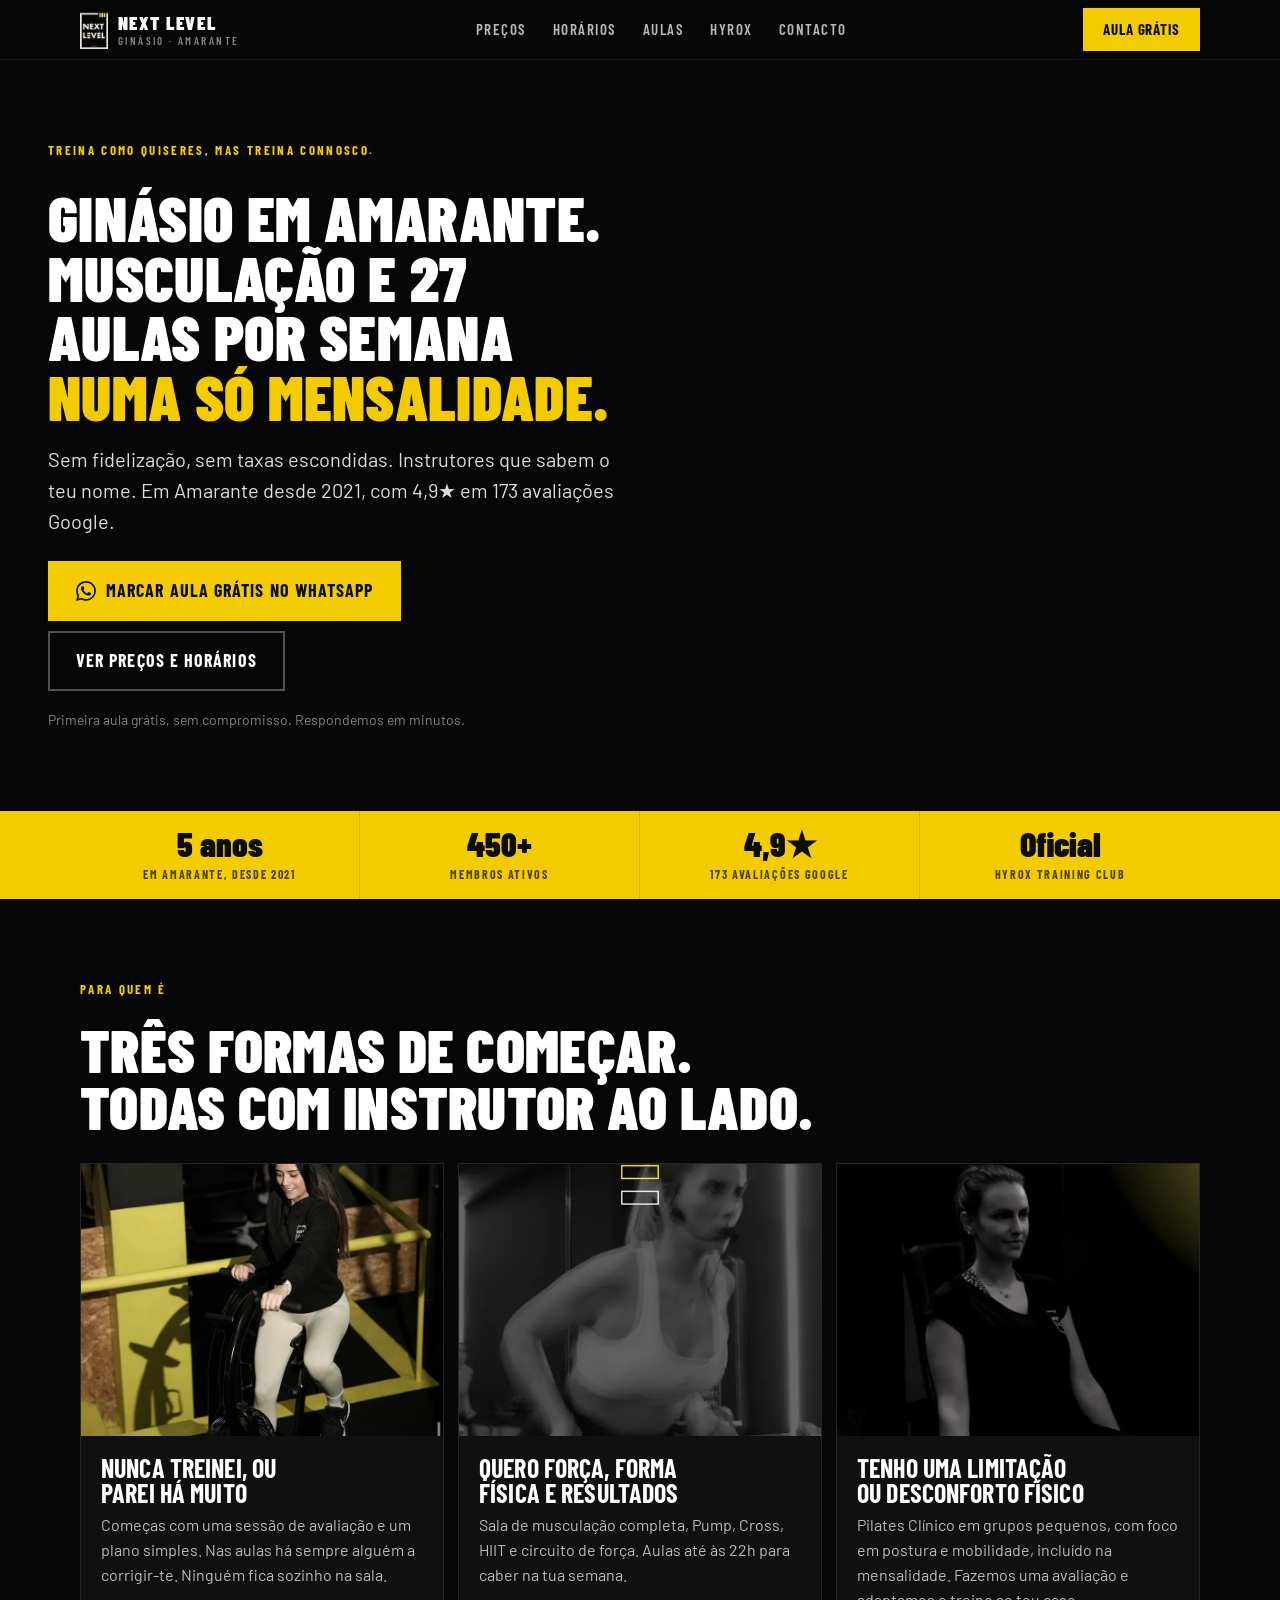
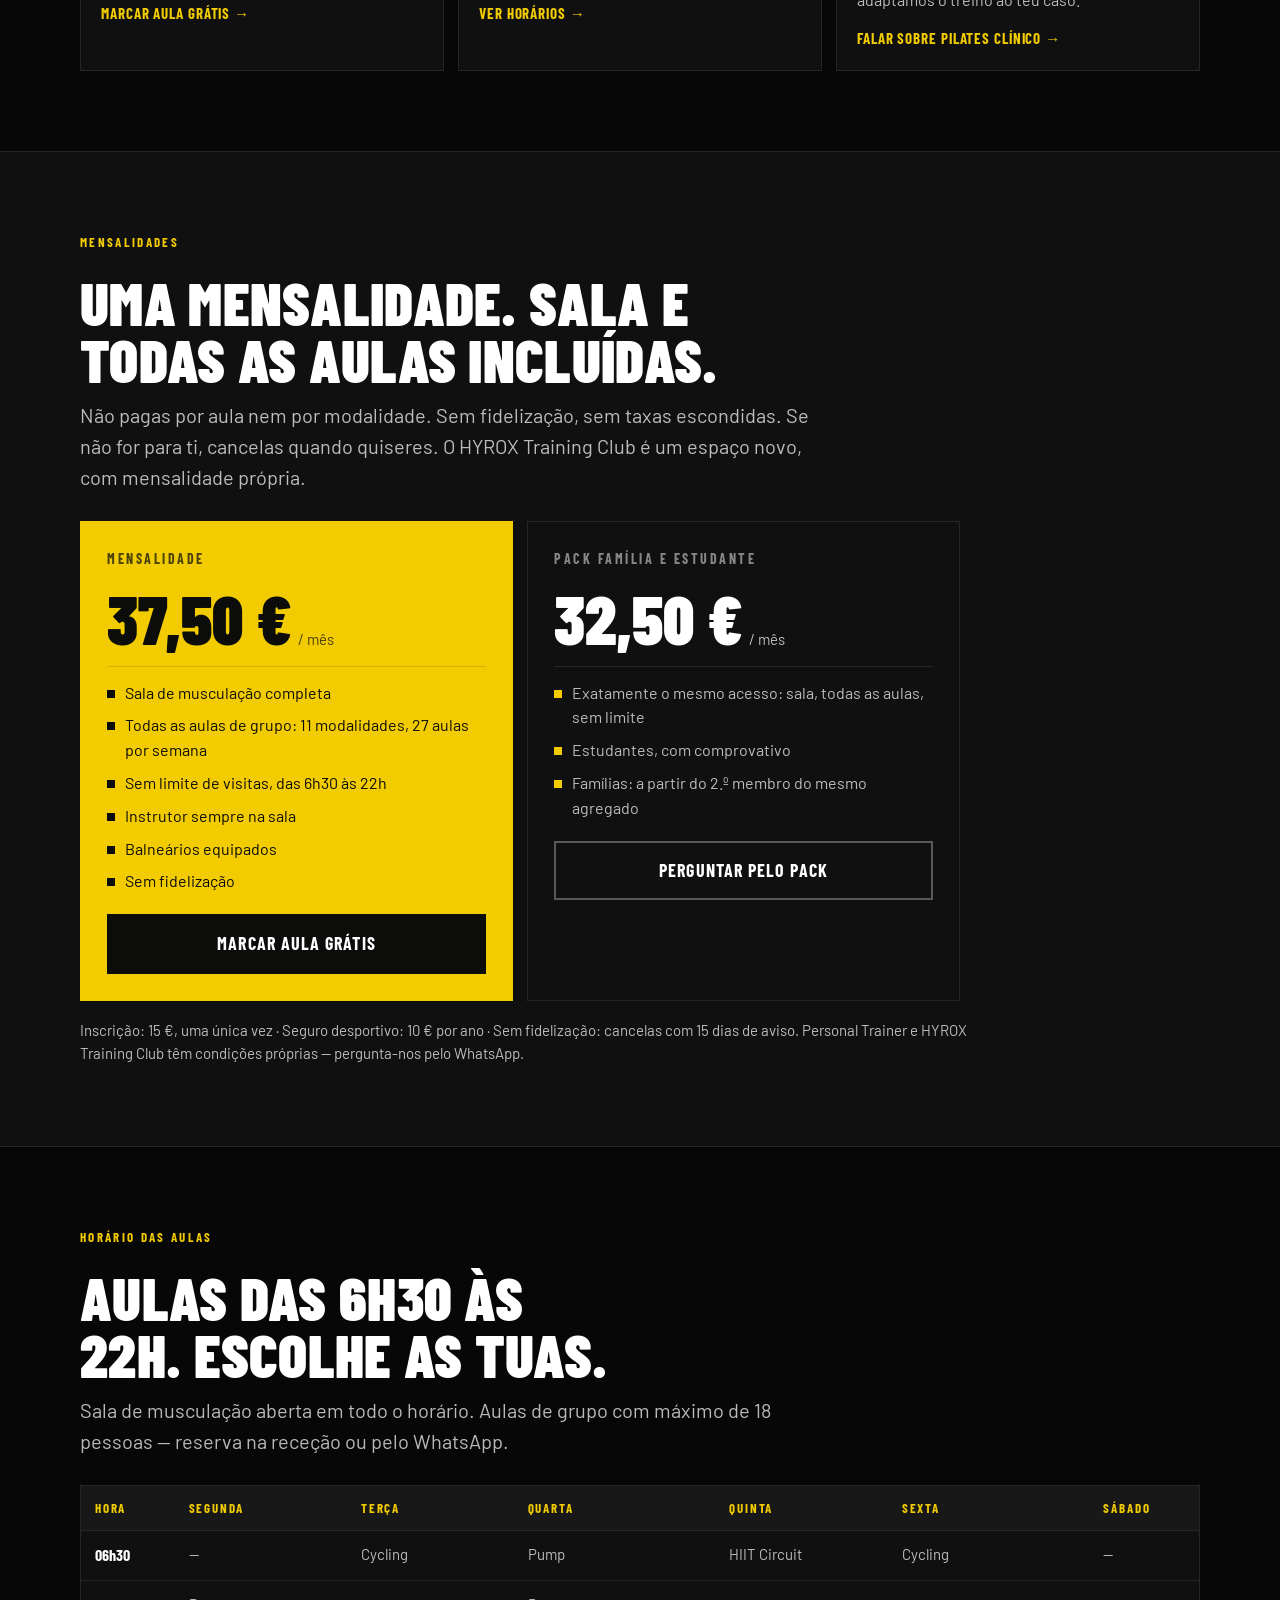
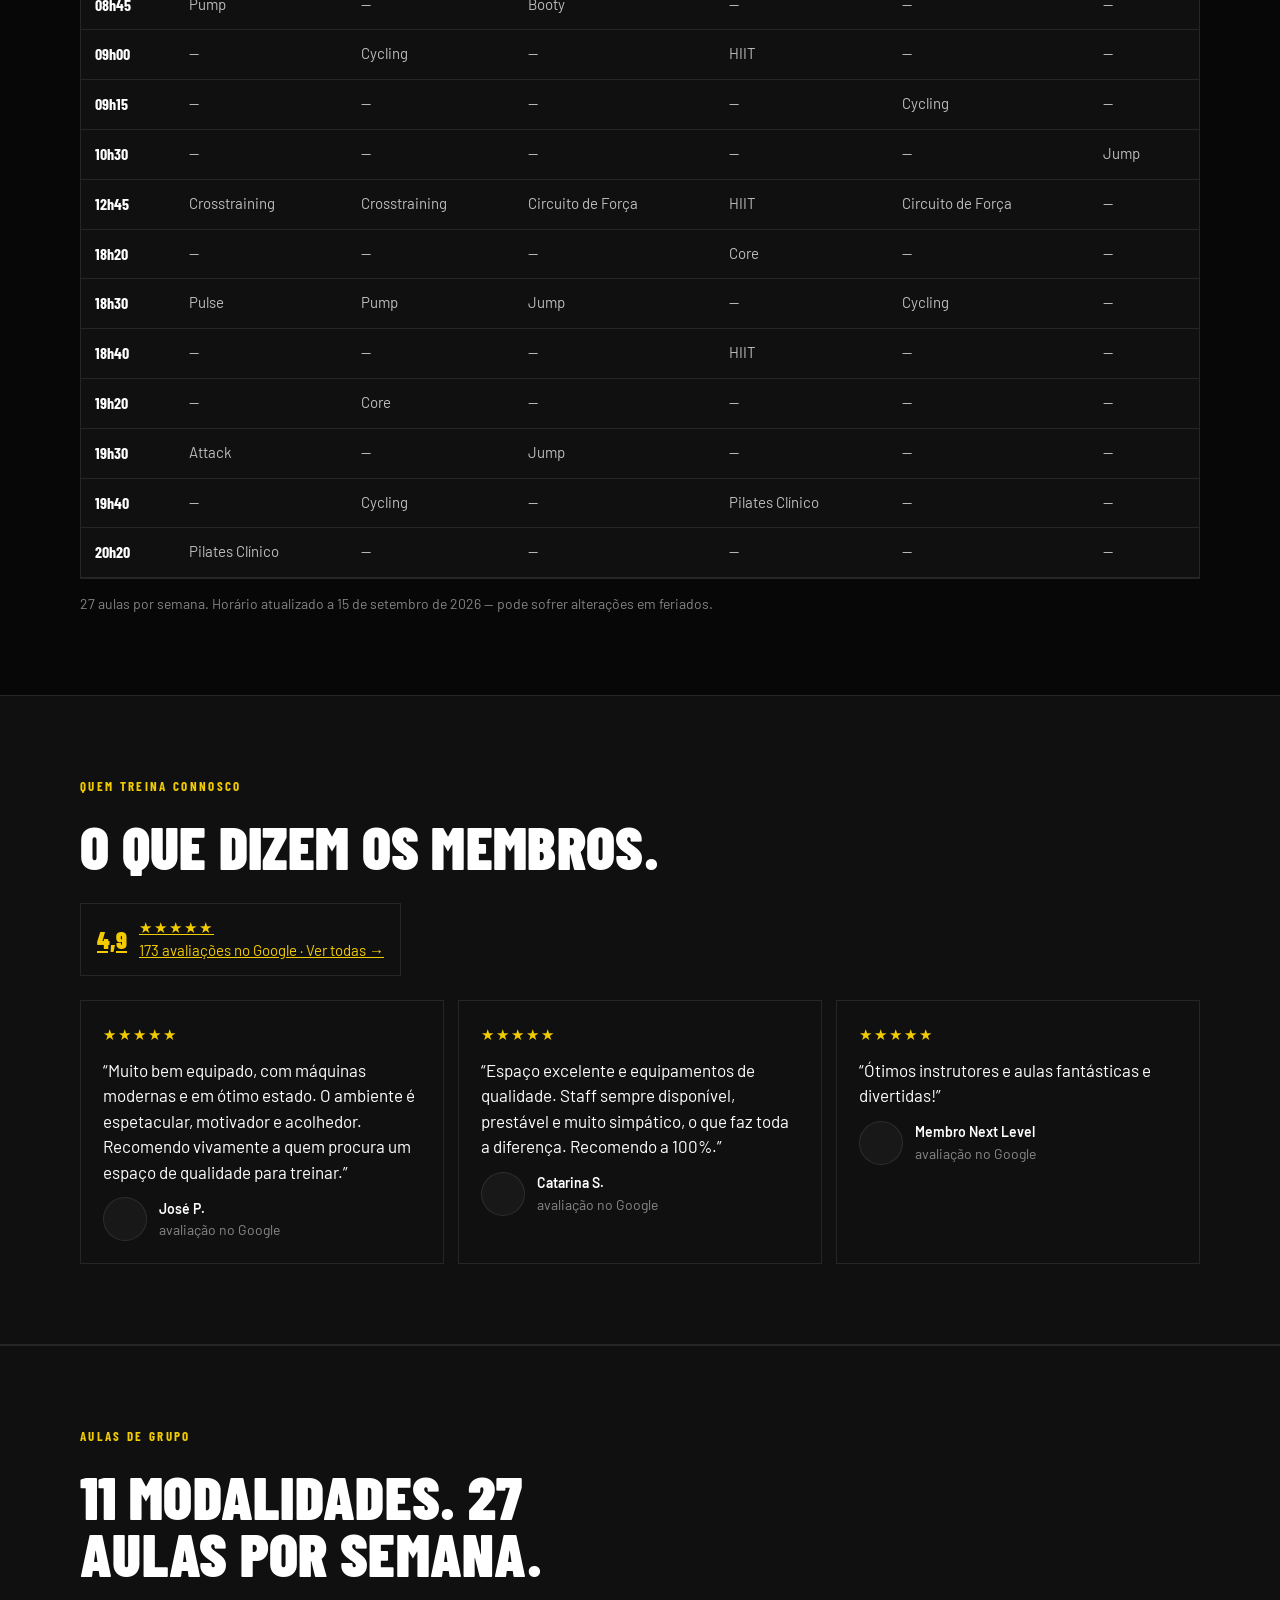
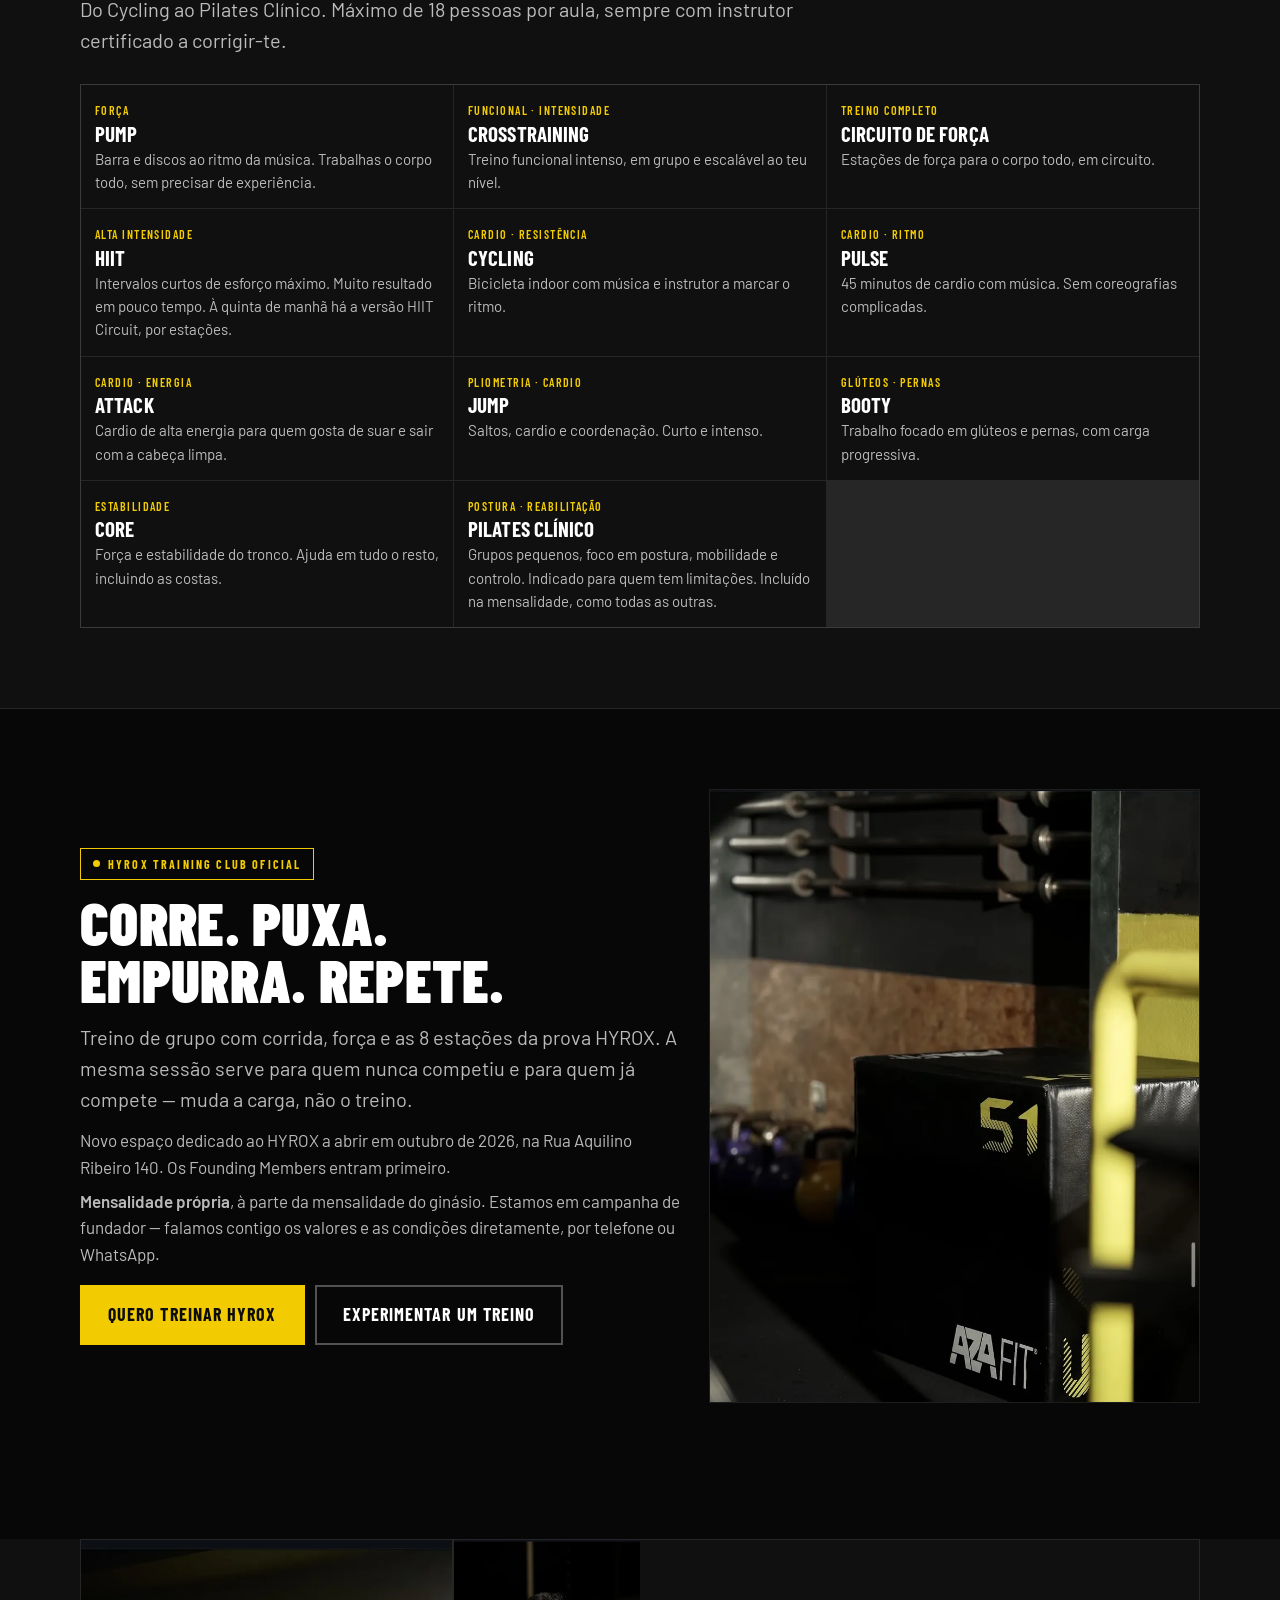
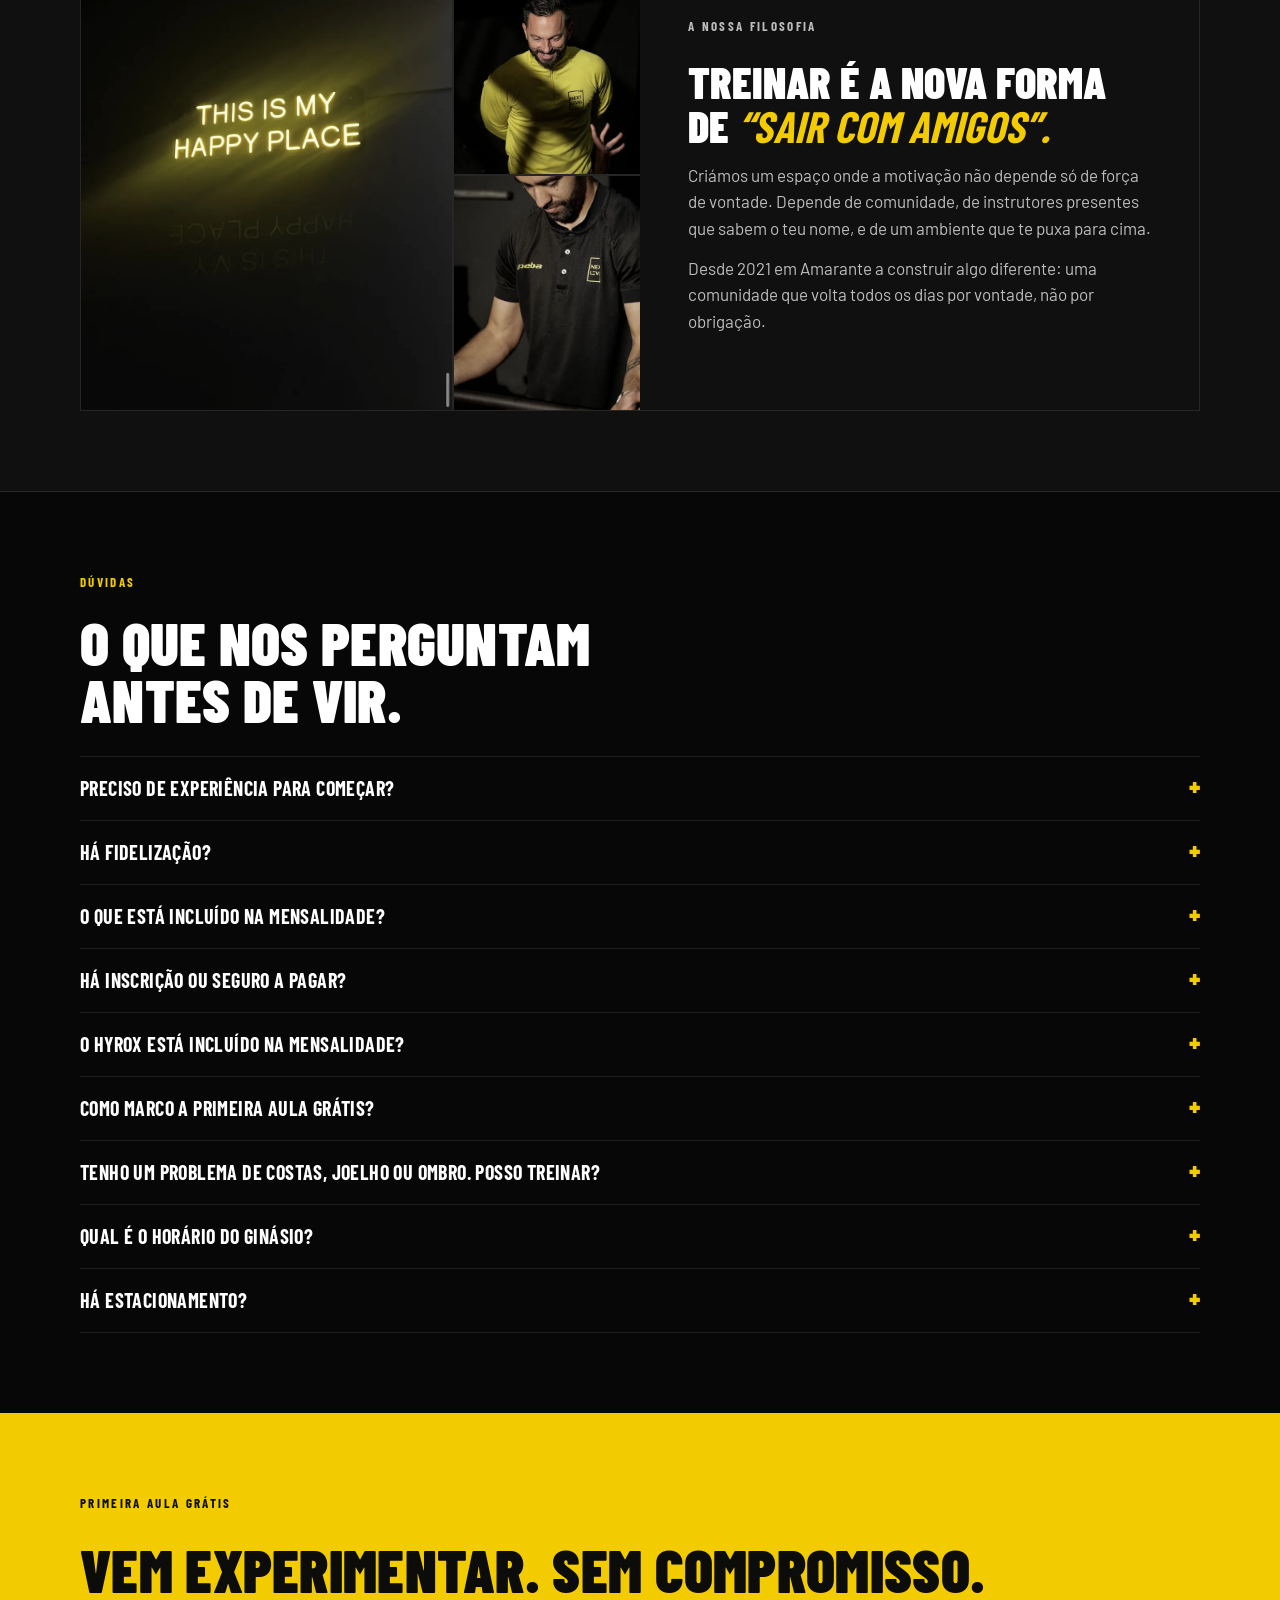
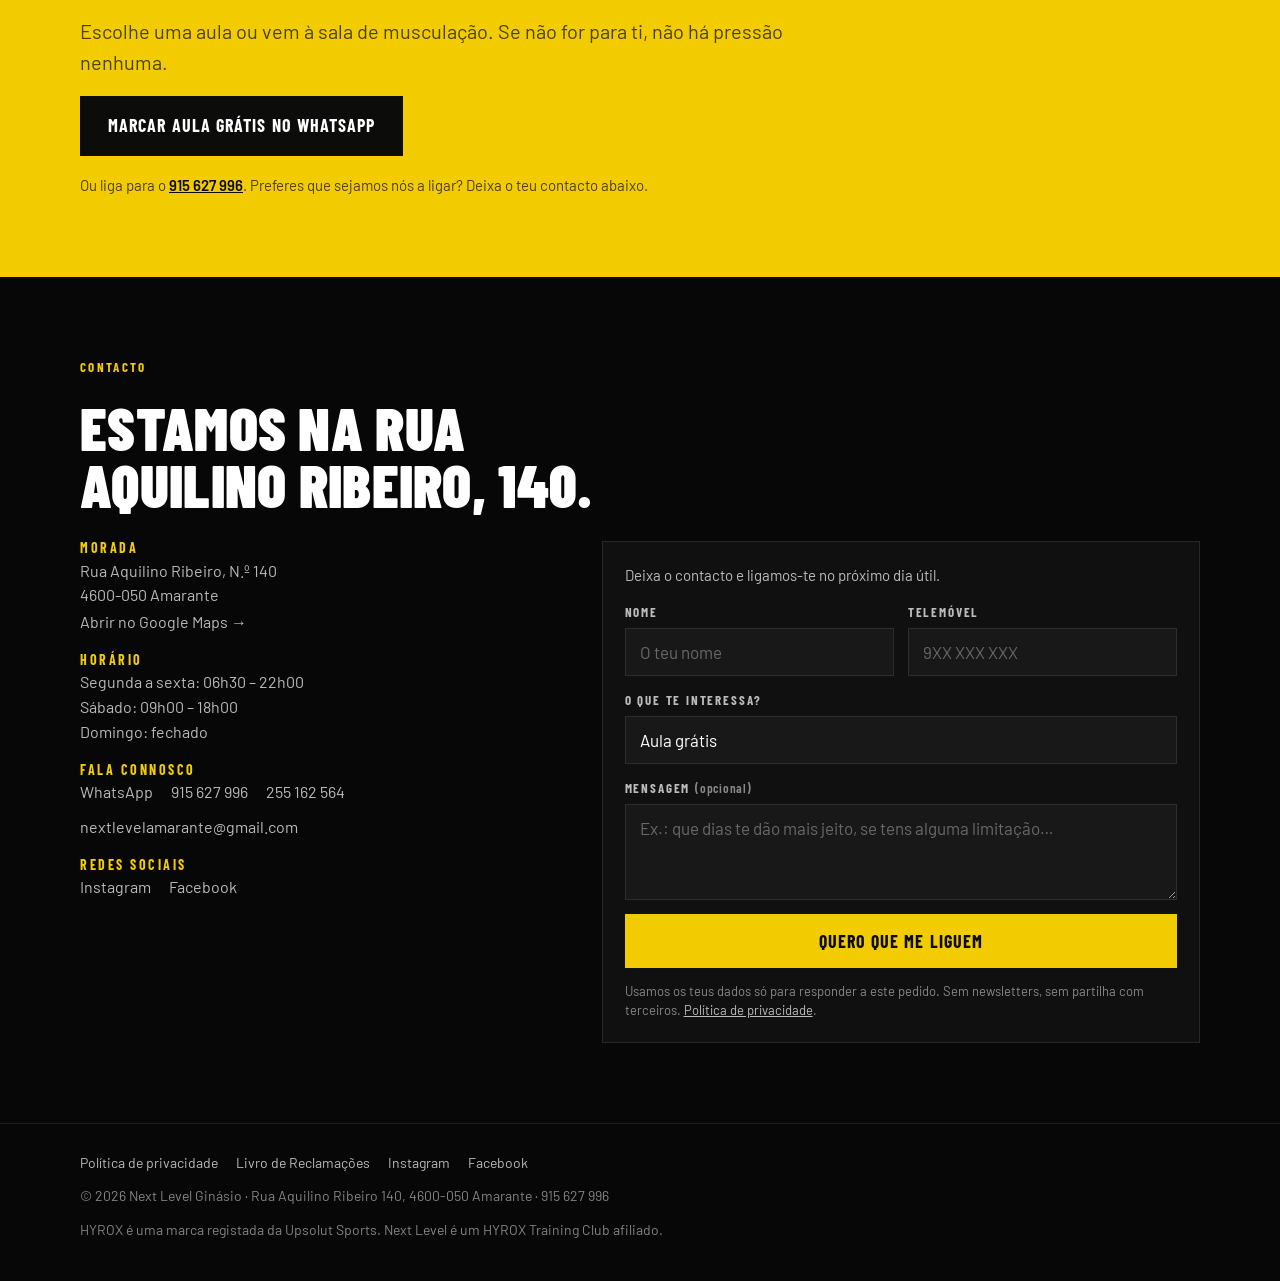
==== commit f50f4554: "Corrige horarios, precos, Pilates incluido e separa HYROX" ====
--- a/index.html
+++ b/index.html
@@ -3,8 +3,8 @@
 <head>
   <meta charset="UTF-8">
   <meta name="viewport" content="width=device-width, initial-scale=1">
-  <title>Ginásio em Amarante · Next Level | Musculação, Aulas de Grupo e HYROX</title>
-  <meta name="description" content="Ginásio em Amarante com sala de musculação, 14 aulas de grupo, Pilates Clínico, Personal Trainer e HYROX Training Club oficial. Uma mensalidade, sem fidelização. Primeira aula grátis pelo WhatsApp.">
+  <title>Ginásio em Amarante · Next Level | Musculação e 27 Aulas por Semana</title>
+  <meta name="description" content="Ginásio em Amarante com sala de musculação e 27 aulas de grupo por semana, das 6h30 às 22h. Uma mensalidade de 37,50 €, sem fidelização. Primeira aula grátis pelo WhatsApp.">
   <link rel="canonical" href="https://www.nextlevelamarante.com/">
   <meta name="theme-color" content="#070707">
 
@@ -16,8 +16,8 @@
   <meta property="og:type" content="website">
   <meta property="og:locale" content="pt_PT">
   <meta property="og:site_name" content="Next Level Ginásio · Amarante">
-  <meta property="og:title" content="Next Level Ginásio · Amarante — Musculação, aulas e HYROX numa só mensalidade">
-  <meta property="og:description" content="Sala de musculação, 14 aulas de grupo, Pilates Clínico e HYROX Training Club oficial. Sem fidelização. Primeira aula grátis.">
+  <meta property="og:title" content="Next Level Ginásio · Amarante — Musculação e 27 aulas por semana numa só mensalidade">
+  <meta property="og:description" content="Sala de musculação e 27 aulas de grupo por semana, das 6h30 às 22h. Sem fidelização. Primeira aula grátis.">
   <meta property="og:url" content="https://www.nextlevelamarante.com/">
   <meta property="og:image" content="https://www.nextlevelamarante.com/assets/og-home.jpg">
   <meta property="og:image:width" content="1200">
@@ -75,7 +75,7 @@
         "mainEntity": [
           { "@type": "Question", "name": "Preciso de experiência para começar?", "acceptedAnswer": { "@type": "Answer", "text": "Não. A maioria das pessoas começa do zero. A primeira aula é grátis, sem compromisso, e há sempre instrutor na sala." } },
           { "@type": "Question", "name": "Há fidelização?", "acceptedAnswer": { "@type": "Answer", "text": "Não. A mensalidade é mês a mês, sem contratos de permanência." } },
-          { "@type": "Question", "name": "O que está incluído na mensalidade?", "acceptedAnswer": { "@type": "Answer", "text": "Sala de musculação e todas as aulas de grupo, sem limite de visitas, por 37,50 €/mês (32,50 € no pack família e estudante). Pilates Clínico e Personal Trainer têm condições próprias." } },
+          { "@type": "Question", "name": "O que está incluído na mensalidade?", "acceptedAnswer": { "@type": "Answer", "text": "Sala de musculação e todas as aulas de grupo — 11 modalidades, 27 aulas por semana — sem limite de visitas, por 37,50 €/mês (32,50 € no pack família e estudante). O Pilates Clínico é uma dessas aulas e está incluído. Personal Trainer e HYROX Training Club têm condições próprias." } },
           { "@type": "Question", "name": "Como marco a primeira aula grátis?", "acceptedAnswer": { "@type": "Answer", "text": "Manda mensagem no WhatsApp para o 915 627 996 com o dia que preferes. Respondemos em minutos durante o horário de funcionamento." } }
         ]
       }
@@ -136,7 +136,7 @@
   </div>
   <div class="wrap hero-content">
     <p class="eyebrow">Treina como quiseres, mas treina connosco.</p>
-    <h1>Ginásio em Amarante. Musculação, 14 aulas e HYROX <span class="y">numa só mensalidade.</span></h1>
+    <h1>Ginásio em Amarante. Musculação e 27 aulas por semana <span class="y">numa só mensalidade.</span></h1>
     <p class="lede">Sem fidelização, sem taxas escondidas. Instrutores que sabem o teu nome. Em Amarante desde 2021, com 4,9★ em 173 avaliações Google.</p>
     <div class="hero-ctas">
       <a class="btn btn-y" href="https://wa.me/351915627996?text=Ol%C3%A1!%20Quero%20marcar%20uma%20aula%20gr%C3%A1tis%20no%20Next%20Level." target="_blank" rel="noopener" data-track="whatsapp_hero">
@@ -187,7 +187,7 @@
         <img src="/assets/saude.webp" width="800" height="715" alt="Membro a treinar numa máquina de força no Next Level" loading="lazy" decoding="async">
         <div class="body">
           <h3>Tenho uma limitação ou desconforto físico</h3>
-          <p>Pilates Clínico em grupos pequenos, com foco em postura e mobilidade. Fazemos uma avaliação e adaptamos o treino ao teu caso.</p>
+          <p>Pilates Clínico em grupos pequenos, com foco em postura e mobilidade, incluído na mensalidade. Fazemos uma avaliação e adaptamos o treino ao teu caso.</p>
           <a href="https://wa.me/351915627996?text=Ol%C3%A1!%20Quero%20saber%20mais%20sobre%20o%20Pilates%20Cl%C3%ADnico." target="_blank" rel="noopener" data-track="whatsapp_quem_pilates">Falar sobre Pilates Clínico →</a>
         </div>
       </article>
@@ -201,7 +201,7 @@
     <div class="head">
       <p class="eyebrow">Mensalidades</p>
       <h2>Uma mensalidade. Sala e todas as aulas incluídas.</h2>
-      <p class="lede">Não pagas por aula nem por modalidade. Sem fidelização, sem taxas escondidas. Se não for para ti, cancelas quando quiseres.</p>
+      <p class="lede">Não pagas por aula nem por modalidade. Sem fidelização, sem taxas escondidas. Se não for para ti, cancelas quando quiseres. O HYROX Training Club é um espaço novo, com mensalidade própria.</p>
     </div>
     <div class="plans">
       <div class="plan hot">
@@ -209,7 +209,7 @@
         <div class="price">37,50 €<small>/ mês</small></div>
         <ul>
           <li>Sala de musculação completa</li>
-          <li>Todas as aulas de grupo (14 modalidades)</li>
+          <li>Todas as aulas de grupo: 11 modalidades, 27 aulas por semana</li>
           <li>Sem limite de visitas, das 6h30 às 22h</li>
           <li>Instrutor sempre na sala</li>
           <li>Balneários equipados</li>
@@ -228,12 +228,11 @@
         <a class="btn btn-ghost" href="https://wa.me/351915627996?text=Ol%C3%A1!%20Quero%20saber%20mais%20sobre%20o%20pack%20fam%C3%ADlia%20e%20estudante." target="_blank" rel="noopener" data-track="whatsapp_plano_pack">Perguntar pelo pack</a>
       </div>
     </div>
-    <!-- Completa com as condições reais. Se houver inscrição ou seguro, é AQUI que se diz — é isto que "sem taxas escondidas" significa. -->
-    <p class="plan-notes">Inscrição: sem inscrição · Seguro desportivo: incluído · Sem fidelização: cancelas com 15 dias de aviso. Pilates Clínico e Personal Trainer têm condições próprias — pergunta-nos pelo WhatsApp.</p>
-  </div>
-</section>
-
-<!-- ═══ HORÁRIOS — substitui as linhas de exemplo pelo horário real; atualiza a data da nota ═══ -->
+    <p class="plan-notes">Inscrição: 15 €, uma única vez · Seguro desportivo: 10 € por ano · Sem fidelização: cancelas com 15 dias de aviso. Personal Trainer e HYROX Training Club têm condições próprias — pergunta-nos pelo WhatsApp.</p>
+  </div>
+</section>
+
+<!-- ═══ HORÁRIOS ═══ -->
 <section id="horarios">
   <div class="wrap">
     <div class="head">
@@ -248,19 +247,23 @@
               <tr><th scope="col">Hora</th><th scope="col">Segunda</th><th scope="col">Terça</th><th scope="col">Quarta</th><th scope="col">Quinta</th><th scope="col">Sexta</th><th scope="col">Sábado</th></tr>
             </thead>
             <tbody>
-              <tr><td>06h30</td><td>—</td><td>—</td><td>HYROX</td><td>HIIT</td><td>Cycling</td><td>—</td></tr>
-              <tr><td>08h45</td><td>Pump</td><td>—</td><td>Yourfit Booty</td><td>—</td><td>—</td><td>—</td></tr>
-              <tr><td>09h15</td><td>—</td><td>—</td><td>Pilates Clínico</td><td>HIIT</td><td>Cycling</td><td>—</td></tr>
-              <tr><td>12h45</td><td>Cross</td><td>Cross</td><td>—</td><td>HIIT</td><td>Circuito de Força</td><td>—</td></tr>
-              <tr><td>15h00</td><td>Treino Funcional</td><td>Treino Funcional</td><td>—</td><td>HIIT</td><td>Treino Funcional</td><td>—</td></tr>
-              <tr><td>18h30</td><td>—</td><td>Pump</td><td>—</td><td>—</td><td>Cycling</td><td>—</td></tr>
+              <tr><td>06h30</td><td>—</td><td>Cycling</td><td>Pump</td><td>HIIT Circuit</td><td>Cycling</td><td>—</td></tr>
+              <tr><td>08h45</td><td>Pump</td><td>—</td><td>Booty</td><td>—</td><td>—</td><td>—</td></tr>
+              <tr><td>09h00</td><td>—</td><td>Cycling</td><td>—</td><td>HIIT</td><td>—</td><td>—</td></tr>
+              <tr><td>09h15</td><td>—</td><td>—</td><td>—</td><td>—</td><td>Cycling</td><td>—</td></tr>
+              <tr><td>10h30</td><td>—</td><td>—</td><td>—</td><td>—</td><td>—</td><td>Jump</td></tr>
+              <tr><td>12h45</td><td>Crosstraining</td><td>Crosstraining</td><td>Circuito de Força</td><td>HIIT</td><td>Circuito de Força</td><td>—</td></tr>
+              <tr><td>18h20</td><td>—</td><td>—</td><td>—</td><td>Core</td><td>—</td><td>—</td></tr>
+              <tr><td>18h30</td><td>Pulse</td><td>Pump</td><td>Jump</td><td>—</td><td>Cycling</td><td>—</td></tr>
+              <tr><td>18h40</td><td>—</td><td>—</td><td>—</td><td>HIIT</td><td>—</td><td>—</td></tr>
               <tr><td>19h20</td><td>—</td><td>Core</td><td>—</td><td>—</td><td>—</td><td>—</td></tr>
-              <tr><td>19h30</td><td>Attack</td><td>—</td><td>—</td><td>—</td><td>—</td><td>—</td></tr>
-              <tr><td>19h40</td><td>Pilates Clínico</td><td>Cycling</td><td>—</td><td>—</td><td>—</td><td>—</td></tr>
+              <tr><td>19h30</td><td>Attack</td><td>—</td><td>Jump</td><td>—</td><td>—</td><td>—</td></tr>
+              <tr><td>19h40</td><td>—</td><td>Cycling</td><td>—</td><td>Pilates Clínico</td><td>—</td><td>—</td></tr>
+              <tr><td>20h20</td><td>Pilates Clínico</td><td>—</td><td>—</td><td>—</td><td>—</td><td>—</td></tr>
             </tbody>
           </table>
     </div>
-    <p class="sched-note">Horário atualizado a 15 de setembro de 2026. Pode sofrer alterações em feriados..</p>
+    <p class="sched-note">27 aulas por semana. Horário atualizado a 15 de setembro de 2026 — pode sofrer alterações em feriados.</p>
   </div>
 </section>
 
@@ -300,23 +303,21 @@
   <div class="wrap">
     <div class="head">
       <p class="eyebrow">Aulas de grupo</p>
-      <h2>14 aulas. Todas incluídas na mensalidade.</h2>
-      <p class="lede">Do Pilates ao HYROX. Máximo de 18 pessoas por aula, sempre com instrutor certificado a corrigir-te.</p>
+      <h2>11 modalidades. 27 aulas por semana.</h2>
+      <p class="lede">Do Cycling ao Pilates Clínico. Máximo de 18 pessoas por aula, sempre com instrutor certificado a corrigir-te.</p>
     </div>
     <div class="classes">
       <div class="cls"><span class="tag">Força</span><h3>Pump</h3><p>Barra e discos ao ritmo da música. Trabalhas o corpo todo, sem precisar de experiência.</p></div>
-      <div class="cls"><span class="tag">Funcional · Intensidade</span><h3>Cross</h3><p>Treino funcional intenso, em grupo e escalável ao teu nível.</p></div>
-      <div class="cls"><span class="tag">Movimento · Mobilidade</span><h3>Funcional</h3><p>Coordenação, mobilidade e força com o peso do corpo e material simples.</p></div>
+      <div class="cls"><span class="tag">Funcional · Intensidade</span><h3>Crosstraining</h3><p>Treino funcional intenso, em grupo e escalável ao teu nível.</p></div>
+      <div class="cls"><span class="tag">Treino completo</span><h3>Circuito de Força</h3><p>Estações de força para o corpo todo, em circuito.</p></div>
+      <div class="cls"><span class="tag">Alta intensidade</span><h3>HIIT</h3><p>Intervalos curtos de esforço máximo. Muito resultado em pouco tempo. À quinta de manhã há a versão HIIT Circuit, por estações.</p></div>
+      <div class="cls"><span class="tag">Cardio · Resistência</span><h3>Cycling</h3><p>Bicicleta indoor com música e instrutor a marcar o ritmo.</p></div>
       <div class="cls"><span class="tag">Cardio · Ritmo</span><h3>Pulse</h3><p>45 minutos de cardio com música. Sem coreografias complicadas.</p></div>
       <div class="cls"><span class="tag">Cardio · Energia</span><h3>Attack</h3><p>Cardio de alta energia para quem gosta de suar e sair com a cabeça limpa.</p></div>
-      <div class="cls"><span class="tag">Postura · Reabilitação</span><h3>Pilates Clínico</h3><p>Grupos pequenos, foco em postura, mobilidade e controlo. Indicado para quem tem limitações. Condições próprias — pergunta-nos.</p></div>
-      <div class="cls"><span class="tag">Cardio · Resistência</span><h3>Cycling</h3><p>Bicicleta indoor com música e instrutor a marcar o ritmo.</p></div>
+      <div class="cls"><span class="tag">Pliometria · Cardio</span><h3>Jump</h3><p>Saltos, cardio e coordenação. Curto e intenso.</p></div>
       <div class="cls"><span class="tag">Glúteos · Pernas</span><h3>Booty</h3><p>Trabalho focado em glúteos e pernas, com carga progressiva.</p></div>
-      <div class="cls"><span class="tag">Pliometria · Cardio</span><h3>Jump</h3><p>Saltos, cardio e coordenação. Curto e intenso.</p></div>
-      <div class="cls"><span class="tag">Alta intensidade</span><h3>HIIT</h3><p>Intervalos curtos de esforço máximo. Muito resultado em pouco tempo.</p></div>
       <div class="cls"><span class="tag">Estabilidade</span><h3>Core</h3><p>Força e estabilidade do tronco. Ajuda em tudo o resto, incluindo as costas.</p></div>
-      <div class="cls"><span class="tag">Treino completo</span><h3>Circuito de Força</h3><p>Estações de força para o corpo todo, em circuito.</p></div>
-      <div class="cls"><span class="tag">Corrida · Força · Estações</span><h3>HYROX</h3><p>Treino de grupo com corrida, força e as 8 estações da prova. Serve para quem nunca competiu.</p></div>
+      <div class="cls"><span class="tag">Postura · Reabilitação</span><h3>Pilates Clínico</h3><p>Grupos pequenos, foco em postura, mobilidade e controlo. Indicado para quem tem limitações. Incluído na mensalidade, como todas as outras.</p></div>
     </div>
   </div>
 </section>
@@ -328,8 +329,8 @@
       <span class="badge">HYROX Training Club oficial</span>
       <h2>Corre. Puxa. Empurra. Repete.</h2>
       <p class="lede" style="margin-top:14px">Treino de grupo com corrida, força e as 8 estações da prova HYROX. A mesma sessão serve para quem nunca competiu e para quem já compete — muda a carga, não o treino.</p>
-      <!-- CONFIRMA a data de abertura. "Setembro" já passou. -->
       <p class="muted" style="margin-top:12px">Novo espaço dedicado ao HYROX a abrir em outubro de 2026, na Rua Aquilino Ribeiro 140. Os Founding Members entram primeiro.</p>
+      <p class="muted" style="margin-top:8px"><b>Mensalidade própria</b>, à parte da mensalidade do ginásio. Estamos em campanha de fundador — falamos contigo os valores e as condições diretamente, por telefone ou WhatsApp.</p>
       <div class="ctas">
         <a class="btn btn-y" href="/founders/" data-hyrox-link data-track="founders_home">Vagas Founding Member</a>
         <a class="btn btn-ghost" href="https://wa.me/351915627996?text=Ol%C3%A1!%20Quero%20experimentar%20um%20treino%20HYROX." target="_blank" rel="noopener" data-track="whatsapp_hyrox">Experimentar um treino</a>
@@ -365,7 +366,9 @@
     </div>
     <details><summary>Preciso de experiência para começar?</summary><p>Não. A maioria das pessoas começa do zero. A primeira aula é grátis, sem compromisso, e há sempre instrutor na sala para te orientar.</p></details>
     <details><summary>Há fidelização?</summary><p>Não. A mensalidade é mês a mês. Cancelas com 15 dias de aviso, sem penalizações.</p></details>
-    <details><summary>O que está incluído na mensalidade?</summary><p>Sala de musculação e todas as aulas de grupo, sem limite de visitas, por 37,50 €/mês (32,50 € no pack família e estudante). Pilates Clínico e Personal Trainer têm condições próprias.</p></details>
+    <details><summary>O que está incluído na mensalidade?</summary><p>Sala de musculação e todas as aulas de grupo — 11 modalidades, 27 aulas por semana — sem limite de visitas, por 37,50 €/mês (32,50 € no pack família e estudante). O Pilates Clínico é uma dessas aulas e está incluído. Personal Trainer e HYROX Training Club têm condições próprias.</p></details>
+    <details><summary>Há inscrição ou seguro a pagar?</summary><p>Sim, e dizemos os valores: 15 € de inscrição, uma única vez, e 10 € de seguro desportivo por ano. Não há mais nada a pagar além da mensalidade.</p></details>
+    <details><summary>O HYROX está incluído na mensalidade?</summary><p>Não. O HYROX Training Club é um espaço novo, com mensalidade própria. Estamos em campanha de fundador, por isso falamos os valores diretamente contigo — manda mensagem no WhatsApp para o 915 627 996.</p></details>
     <details><summary>Como marco a primeira aula grátis?</summary><p>Manda mensagem no WhatsApp para o 915 627 996 com o dia e a aula que preferes. Respondemos em minutos durante o horário de funcionamento. Também podes ligar ou passar pela receção.</p></details>
     <details><summary>Tenho um problema de costas, joelho ou ombro. Posso treinar?</summary><p>Na maioria dos casos, sim, com uma avaliação inicial. Temos Pilates Clínico e instrutores com experiência em adaptar o treino a limitações. Diz-nos o teu caso na primeira conversa.</p></details>
     <details><summary>Qual é o horário do ginásio?</summary><p>Segunda a sexta das 6h30 às 22h, sábado das 9h às 18h. Domingo estamos fechados. O horário das aulas está <a href="#horarios">aqui</a>.</p></details>
--- a/assets/site.css
+++ b/assets/site.css
@@ -0,0 +1,279 @@
+/* ============================================================
+   Next Level Ginásio · Amarante — folha de estilos partilhada
+   Usada por: /index.html, /founders/index.html, /privacidade/index.html
+   ============================================================ */
+
+@font-face{font-family:"Barlow Condensed";font-style:normal;font-weight:600;font-display:swap;src:url("fonts/barlow-condensed-latin-600-normal.woff2") format("woff2")}
+@font-face{font-family:"Barlow Condensed";font-style:normal;font-weight:700;font-display:swap;src:url("fonts/barlow-condensed-latin-700-normal.woff2") format("woff2")}
+@font-face{font-family:"Barlow Condensed";font-style:normal;font-weight:900;font-display:swap;src:url("fonts/barlow-condensed-latin-900-normal.woff2") format("woff2")}
+@font-face{font-family:"Barlow";font-style:normal;font-weight:400;font-display:swap;src:url("fonts/barlow-latin-400-normal.woff2") format("woff2")}
+@font-face{font-family:"Barlow";font-style:normal;font-weight:600;font-display:swap;src:url("fonts/barlow-latin-600-normal.woff2") format("woff2")}
+
+:root{
+  --y:#F2CC00;            /* amarelo da marca */
+  --y-hover:#FFD814;
+  --black:#070707;
+  --dark:#101010;
+  --dark2:#181818;
+  --line:rgba(255,255,255,.09);
+  --white:#fff;
+  --bone:#F1EEE3;
+  --muted:rgba(255,255,255,.72);   /* texto secundário — legível (antes: .45) */
+  --muted2:rgba(255,255,255,.5);   /* legendas curtas */
+  --ink:#0C0C0B;                   /* texto sobre amarelo */
+  --ink-soft:rgba(12,12,11,.72);
+  --wa:#25D366;
+  --display:"Barlow Condensed","Arial Narrow","Helvetica Neue",Arial,sans-serif;
+  --body:"Barlow","Helvetica Neue",Arial,sans-serif;
+  --max:1120px;
+  --gutter:clamp(16px,5vw,48px);
+  --header-h:60px;
+  --announce-h:0px;
+}
+body.has-announce{--announce-h:34px}
+
+*,*::before,*::after{box-sizing:border-box}
+html{scroll-behavior:smooth;-webkit-text-size-adjust:100%}
+@media (prefers-reduced-motion:reduce){html{scroll-behavior:auto}}
+body{margin:0;background:var(--black);color:var(--white);font-family:var(--body);font-size:17px;line-height:1.55;-webkit-font-smoothing:antialiased;overflow-x:hidden}
+[hidden]{display:none!important}
+img{max-width:100%;height:auto;display:block}
+a{color:var(--y)}
+p{margin:0}
+ul{margin:0;padding:0;list-style:none}
+h1,h2,h3{font-family:var(--display);text-transform:uppercase;line-height:.95;margin:0;letter-spacing:.005em;text-wrap:balance}
+h1{font-weight:900;font-size:clamp(40px,8.5vw,72px)}
+h2{font-weight:900;font-size:clamp(32px,5.5vw,60px)}
+h3{font-weight:700;font-size:clamp(20px,2.6vw,26px)}
+.wrap{width:min(var(--max),100% - 2*var(--gutter));margin-inline:auto}
+section{padding:56px 0;scroll-margin-top:calc(var(--header-h) + var(--announce-h) + 8px)}
+@media (min-width:860px){section{padding:80px 0}}
+.eyebrow{font-family:var(--display);font-weight:700;font-size:13px;letter-spacing:.18em;text-transform:uppercase;color:var(--y);margin-bottom:10px}
+.lede{font-size:clamp(17px,2vw,20px);color:var(--muted);max-width:38em}
+.muted{color:var(--muted)}
+.head{display:grid;gap:12px;margin-bottom:28px;max-width:44em}
+.alt{background:var(--dark);border-block:1px solid var(--line)}
+.on-y{background:var(--y);color:var(--ink)}
+.on-y .eyebrow{color:var(--ink)}
+.on-y .muted,.on-y .lede{color:var(--ink-soft)}
+
+/* Botões — mínimo 48px de altura, área de toque confortável */
+.btn{display:inline-flex;align-items:center;justify-content:center;gap:10px;min-height:52px;padding:14px 26px;font-family:var(--display);font-weight:700;font-size:18px;letter-spacing:.06em;text-transform:uppercase;text-decoration:none;border:2px solid transparent;cursor:pointer;transition:background .15s,border-color .15s,color .15s}
+.btn-y{background:var(--y);color:var(--ink);border-color:var(--y)}
+.btn-y:hover{background:var(--y-hover);border-color:var(--y-hover)}
+.btn-wa{background:var(--wa);color:var(--ink);border-color:var(--wa)}
+.btn-wa:hover{background:#3ae07a;border-color:#3ae07a}
+.btn-ghost{background:transparent;color:var(--white);border-color:rgba(255,255,255,.3)}
+.btn-ghost:hover{border-color:var(--y);color:var(--y)}
+.btn-ink{background:var(--ink);color:var(--white);border-color:var(--ink)}
+.btn-ink:hover{background:#222;border-color:#222}
+.btn-block{width:100%}
+.btn svg{width:20px;height:20px;flex:none}
+:focus-visible{outline:3px solid var(--y);outline-offset:3px}
+.on-y :focus-visible{outline-color:var(--ink)}
+
+/* Barra de anúncio (campanha) */
+#announce{position:fixed;inset:0 0 auto 0;z-index:210;height:34px;display:flex;align-items:center;justify-content:center;gap:10px;padding:0 var(--gutter);background:var(--y);color:var(--ink);text-decoration:none;font-family:var(--display);font-weight:700;font-size:14px;letter-spacing:.08em;text-transform:uppercase;white-space:nowrap;overflow:hidden}
+#announce:hover{background:var(--y-hover)}
+#announce .long{display:none}
+@media (min-width:720px){#announce .long{display:inline}#announce .short{display:none}}
+
+/* Header */
+.site-header{position:fixed;top:var(--announce-h);left:0;right:0;z-index:200;height:var(--header-h);background:rgba(7,7,7,.92);backdrop-filter:blur(10px);-webkit-backdrop-filter:blur(10px);border-bottom:1px solid var(--line)}
+.site-header .wrap{height:100%;display:flex;align-items:center;justify-content:space-between;gap:16px}
+.brand{display:flex;align-items:center;gap:10px;text-decoration:none;color:var(--white)}
+.brand img{height:38px;width:auto}
+.brand .word{font-family:var(--display);font-weight:900;font-size:19px;letter-spacing:.08em;text-transform:uppercase;line-height:1}
+.brand .word small{display:block;font-weight:600;font-size:11px;letter-spacing:.22em;color:var(--muted2);margin-top:3px}
+.nav-links{display:none;gap:26px}
+.nav-links a{color:var(--muted);text-decoration:none;font-family:var(--display);font-weight:600;font-size:15px;letter-spacing:.1em;text-transform:uppercase}
+.nav-links a:hover{color:var(--y)}
+.header-cta{display:none}
+.ham{display:inline-flex;align-items:center;justify-content:center;width:48px;height:48px;background:transparent;border:0;cursor:pointer;color:var(--white);margin-right:-10px}
+.ham svg{width:26px;height:26px}
+@media (min-width:960px){.nav-links{display:flex}.header-cta{display:inline-flex;min-height:42px;padding:8px 18px;font-size:15px}.ham{display:none}}
+.mobile-menu{position:fixed;inset:calc(var(--header-h) + var(--announce-h)) 0 0 0;z-index:190;background:rgba(7,7,7,.98);padding:24px var(--gutter);display:none;flex-direction:column;overflow:auto}
+.mobile-menu.open{display:flex}
+.mobile-menu a{font-family:var(--display);font-weight:700;font-size:30px;text-transform:uppercase;color:var(--white);text-decoration:none;padding:14px 0;border-bottom:1px solid var(--line)}
+.mobile-menu a.btn{border:2px solid var(--y);margin-top:20px;font-size:18px}
+body.menu-open{overflow:hidden}
+.page{padding-top:calc(var(--header-h) + var(--announce-h))}
+
+/* Hero */
+.hero{position:relative;min-height:calc(100svh - var(--header-h) - var(--announce-h));display:grid;align-items:end;padding:0;overflow:hidden;background:var(--dark2)}
+.hero-media{position:absolute;inset:0}
+.hero-media img{width:100%;height:100%;object-fit:cover;object-position:62% 12%}
+.hero-media::after{content:"";position:absolute;inset:0;background:linear-gradient(to top,rgba(7,7,7,.98) 0%,rgba(7,7,7,.82) 42%,rgba(7,7,7,.25) 100%)}
+.hero-content{position:relative;z-index:1;padding:120px 0 28px;display:grid;gap:18px}
+.hero .lede{color:rgba(255,255,255,.86);max-width:32em}
+.hero h1 .y{color:var(--y)}
+.hero-ctas{display:grid;gap:10px;margin-top:6px}
+.hero-note{font-size:14px;color:var(--muted2)}
+@media (min-width:600px){.hero-ctas{display:flex;flex-wrap:wrap}}
+@media (min-width:960px){
+  .hero{min-height:0;grid-template-columns:1.05fr .95fr;align-items:center;background:var(--black)}
+  .hero-media{position:relative;inset:auto;height:100%;min-height:600px;max-height:760px}
+  .hero-media img{object-position:50% 10%}
+  .hero-media::after{background:linear-gradient(to right,var(--black) 0%,rgba(7,7,7,0) 28%)}
+  .hero-content{padding:56px 0 56px;order:-1}
+  .hero h1{font-size:clamp(44px,4.9vw,66px)}
+}
+
+/* Barra de confiança */
+.trust{background:var(--y);color:var(--ink)}
+.trust .wrap{display:grid;grid-template-columns:1fr 1fr;gap:0}
+.trust .t{padding:16px 12px;text-align:center;border-bottom:1px solid rgba(0,0,0,.12)}
+.trust .t:nth-child(odd){border-right:1px solid rgba(0,0,0,.12)}
+.trust .t:nth-last-child(-n+2){border-bottom:0}
+.trust .k{font-family:var(--display);font-weight:900;font-size:clamp(26px,4vw,34px);line-height:1}
+.trust .l{font-family:var(--display);font-weight:700;font-size:12px;letter-spacing:.14em;text-transform:uppercase;color:var(--ink-soft);margin-top:4px}
+@media (min-width:760px){.trust .wrap{grid-template-columns:repeat(4,1fr)}.trust .t{border-bottom:0;border-right:1px solid rgba(0,0,0,.12)}.trust .t:last-child{border-right:0}}
+
+/* Para quem é */
+.who{display:grid;gap:14px}
+@media (min-width:760px){.who{grid-template-columns:repeat(3,1fr)}}
+.who article{background:var(--dark);border:1px solid var(--line);display:grid;grid-template-rows:auto 1fr}
+.who img{width:100%;aspect-ratio:16/10;object-fit:cover}
+@media (min-width:760px){.who img{aspect-ratio:4/3}}
+.who .body{padding:20px;display:grid;gap:8px;align-content:start}
+.who .body p{color:var(--muted);font-size:16px}
+.who .body a{font-family:var(--display);font-weight:700;letter-spacing:.06em;text-transform:uppercase;text-decoration:none;font-size:15px;margin-top:6px}
+
+/* Preços */
+.plans{display:grid;gap:14px;max-width:880px}
+@media (min-width:760px){.plans{grid-template-columns:1fr 1fr}}
+.plan{background:var(--dark);border:1px solid var(--line);padding:26px;display:grid;gap:14px;align-content:start}
+.plan.hot{background:var(--y);color:var(--ink);border-color:var(--y)}
+.plan .name{font-family:var(--display);font-weight:700;font-size:14px;letter-spacing:.18em;text-transform:uppercase;color:var(--muted2)}
+.plan.hot .name{color:var(--ink-soft)}
+.price{font-family:var(--display);font-weight:900;font-size:clamp(48px,7vw,68px);line-height:1;display:flex;align-items:baseline;gap:6px}
+.price small{font-family:var(--body);font-weight:400;font-size:15px;letter-spacing:0;text-transform:none;color:var(--muted)}
+.plan.hot .price small{color:var(--ink-soft)}
+.plan ul{display:grid;gap:8px;border-top:1px solid var(--line);padding-top:14px}
+.plan.hot ul{border-top-color:rgba(0,0,0,.12)}
+.plan li{display:flex;gap:10px;align-items:flex-start;font-size:16px;color:var(--muted)}
+.plan.hot li{color:var(--ink)}
+.plan li::before{content:"";flex:none;width:8px;height:8px;margin-top:9px;background:var(--y)}
+.plan.hot li::before{background:var(--ink)}
+.plan .btn{margin-top:6px}
+.plan-notes{margin-top:18px;font-size:15px;color:var(--muted);max-width:60em}
+
+/* Horários */
+.table-wrap{overflow-x:auto;border:1px solid var(--line);background:var(--dark)}
+table.sched{border-collapse:collapse;width:100%;min-width:680px;font-size:15px}
+table.sched th,table.sched td{padding:12px 14px;border-bottom:1px solid var(--line);text-align:left;vertical-align:top}
+table.sched th{font-family:var(--display);font-weight:700;font-size:13px;letter-spacing:.14em;text-transform:uppercase;color:var(--y);background:var(--dark2)}
+table.sched td:first-child{font-family:var(--display);font-weight:700;font-size:16px;white-space:nowrap;color:var(--white)}
+table.sched td{color:var(--muted)}
+.sched-note{margin-top:14px;font-size:14px;color:var(--muted2)}
+
+/* Testemunhos */
+.reviews{display:grid;gap:14px}
+@media (min-width:760px){.reviews{grid-template-columns:repeat(3,1fr)}}
+.review{background:var(--dark);border:1px solid var(--line);padding:22px;display:grid;gap:12px;align-content:start}
+.review blockquote{margin:0;font-size:17px;line-height:1.5}
+.review .who-r{display:flex;align-items:center;gap:12px;font-size:14px;color:var(--muted2)}
+.review .who-r img,.review .who-r .ph{width:44px;height:44px;border-radius:50%;object-fit:cover;background:var(--dark2);border:1px solid var(--line);flex:none}
+.review .who-r b{display:block;color:var(--white);font-weight:600}
+.stars{color:var(--y);letter-spacing:2px;font-size:15px}
+.gbadge{display:inline-flex;align-items:center;gap:12px;border:1px solid var(--line);padding:12px 16px;margin-bottom:24px;font-size:15px}
+.gbadge b{font-family:var(--display);font-size:24px;font-weight:900}
+
+/* Equipa */
+.team{display:grid;gap:14px;grid-template-columns:1fr 1fr}
+@media (min-width:760px){.team{grid-template-columns:repeat(4,1fr)}}
+.member{background:var(--dark);border:1px solid var(--line)}
+.member img,.member .ph{width:100%;aspect-ratio:1;object-fit:cover;object-position:top;background:var(--dark2)}
+.member .ph{display:flex;align-items:center;justify-content:center;color:var(--muted2);font-family:var(--display);font-size:13px;letter-spacing:.12em;text-transform:uppercase;text-align:center;padding:12px}
+.member .body{padding:14px 16px 16px}
+.member h3{font-size:19px}
+.member p{font-size:14px;color:var(--muted);margin-top:4px}
+
+/* Aulas */
+.classes{display:grid;gap:1px;background:var(--line);border:1px solid var(--line)}
+@media (min-width:360px){.classes{grid-template-columns:1fr 1fr}}
+@media (min-width:960px){.classes{grid-template-columns:repeat(3,1fr)}}
+.cls{background:var(--dark);padding:16px 14px 14px;display:grid;gap:4px;align-content:start}
+.cls h3{font-size:21px}
+.cls .tag{font-family:var(--display);font-weight:600;font-size:12px;letter-spacing:.12em;text-transform:uppercase;color:var(--y)}
+.cls p{font-size:14px;color:var(--muted)}
+@media (min-width:960px){.cls p{font-size:15px}}
+
+/* HYROX */
+.hyrox-grid{display:grid;gap:28px}
+@media (min-width:860px){.hyrox-grid{grid-template-columns:1.1fr .9fr;align-items:center}}
+.hyrox-grid img{width:100%;aspect-ratio:4/5;object-fit:cover;border:1px solid var(--line)}
+.badge{display:inline-flex;align-items:center;gap:8px;border:1px solid var(--y);color:var(--y);padding:6px 12px;font-family:var(--display);font-weight:700;font-size:12px;letter-spacing:.18em;text-transform:uppercase;margin-bottom:14px;width:max-content}
+.badge::before{content:"";width:7px;height:7px;background:var(--y);border-radius:50%}
+.ctas{display:flex;flex-wrap:wrap;gap:10px;margin-top:18px}
+
+/* Comunidade */
+.community{display:grid;gap:0;border:1px solid var(--line)}
+@media (min-width:860px){.community{grid-template-columns:1fr 1fr}}
+.community img{width:100%;height:100%;min-height:320px;object-fit:cover}
+.community .gallery{display:grid;grid-template-columns:2fr 1fr;grid-template-rows:1fr 1fr;gap:2px;background:var(--line);min-height:320px}
+.community .gallery img{min-height:0;height:100%}
+.community .gallery img:first-child{grid-row:1/3}
+.community .text{padding:32px 24px;display:grid;gap:14px;align-content:center;background:var(--dark)}
+@media (min-width:860px){.community .text{padding:56px 48px}}
+.community blockquote{margin:0;font-family:var(--display);font-weight:900;font-size:clamp(28px,4vw,44px);line-height:1;text-transform:uppercase}
+.community blockquote em{color:var(--y);font-style:italic;font-weight:700}
+.community p{color:var(--muted)}
+
+/* FAQ */
+details{border-top:1px solid var(--line)}
+details:last-of-type{border-bottom:1px solid var(--line)}
+summary{cursor:pointer;list-style:none;display:flex;justify-content:space-between;gap:16px;padding:16px 0;font-family:var(--display);font-weight:700;font-size:20px;text-transform:uppercase;letter-spacing:.02em}
+summary::-webkit-details-marker{display:none}
+summary::after{content:"+";color:var(--y);font-weight:900;font-size:26px;line-height:1;flex:none}
+details[open] summary::after{content:"–"}
+details p{padding:0 0 18px;max-width:44em;color:var(--muted)}
+
+/* CTA final + contacto */
+.final .wrap{display:grid;gap:18px;justify-items:start}
+.final h2{color:var(--ink)}
+.contact-grid{display:grid;gap:32px}
+@media (min-width:860px){.contact-grid{grid-template-columns:.9fr 1.1fr}}
+.contact-info{display:grid;gap:18px;align-content:start}
+.contact-info h3{font-size:14px;letter-spacing:.18em;color:var(--y);margin-bottom:4px}
+.contact-info p,.contact-info a{color:var(--muted);text-decoration:none;font-size:16px}
+.contact-info a:hover{color:var(--y)}
+.contact-info .links{display:flex;flex-wrap:wrap;gap:10px 18px}
+form.contact{display:grid;gap:14px;background:var(--dark);border:1px solid var(--line);padding:22px}
+.field{display:grid;gap:6px}
+label{font-family:var(--display);font-weight:700;font-size:13px;letter-spacing:.14em;text-transform:uppercase;color:var(--muted)}
+label .opt{font-weight:600;color:var(--muted2);letter-spacing:.06em;text-transform:none}
+input,select,textarea{width:100%;background:var(--dark2);color:var(--white);border:1px solid var(--line);padding:13px 14px;font:400 17px var(--body);border-radius:0;-webkit-appearance:none;appearance:none}
+input:focus,select:focus,textarea:focus{border-color:var(--y);outline:none}
+input::placeholder,textarea::placeholder{color:rgba(255,255,255,.35)}
+select option{background:#111}
+textarea{min-height:96px;resize:vertical}
+.two{display:grid;gap:14px}
+@media (min-width:560px){.two{grid-template-columns:1fr 1fr}}
+.fine{font-size:13px;color:var(--muted2);line-height:1.45}
+.fine a{color:var(--muted)}
+.err{color:#FFB3A7;font-size:14px}
+.success{display:grid;gap:10px;background:var(--dark);border:2px solid var(--wa);padding:24px}
+.success h3{color:var(--wa)}
+
+/* Footer */
+.site-footer{border-top:1px solid var(--line);padding:28px 0 40px;font-size:14px;color:var(--muted2);display:grid;gap:12px}
+.site-footer .links{display:flex;flex-wrap:wrap;gap:8px 18px}
+.site-footer a{color:var(--muted);text-decoration:none}
+.site-footer a:hover{color:var(--y)}
+body.has-sticky .site-footer{padding-bottom:110px}
+
+/* Barra fixa mobile */
+.sticky{transform:translateY(120%);transition:transform .25s}
+.sticky.show{transform:none}
+.sticky{position:fixed;left:0;right:0;bottom:0;z-index:150;display:grid;grid-template-columns:1.35fr 1fr;gap:8px;padding:10px 12px calc(10px + env(safe-area-inset-bottom));background:rgba(7,7,7,.94);backdrop-filter:blur(8px);-webkit-backdrop-filter:blur(8px);border-top:1px solid var(--line)}
+.sticky .btn{min-height:50px;padding:10px 12px;font-size:16px}
+@media (min-width:960px){.sticky{display:none}body.has-sticky .site-footer{padding-bottom:40px}}
+
+/* Consentimento de cookies (só carrega analytics depois de aceitar) */
+.consent{position:fixed;left:12px;right:12px;bottom:calc(84px + env(safe-area-inset-bottom));z-index:160;background:var(--dark2);border:1px solid var(--line);padding:14px 16px;display:grid;gap:10px;font-size:14px;color:var(--muted);max-width:520px;margin-inline:auto}
+@media (min-width:960px){.consent{left:auto;right:24px;bottom:24px}}
+.consent .row{display:flex;gap:8px}
+.consent .btn{min-height:40px;padding:6px 14px;font-size:15px;flex:1}
+
+.sr-only{position:absolute;width:1px;height:1px;overflow:hidden;clip:rect(0 0 0 0);white-space:nowrap}
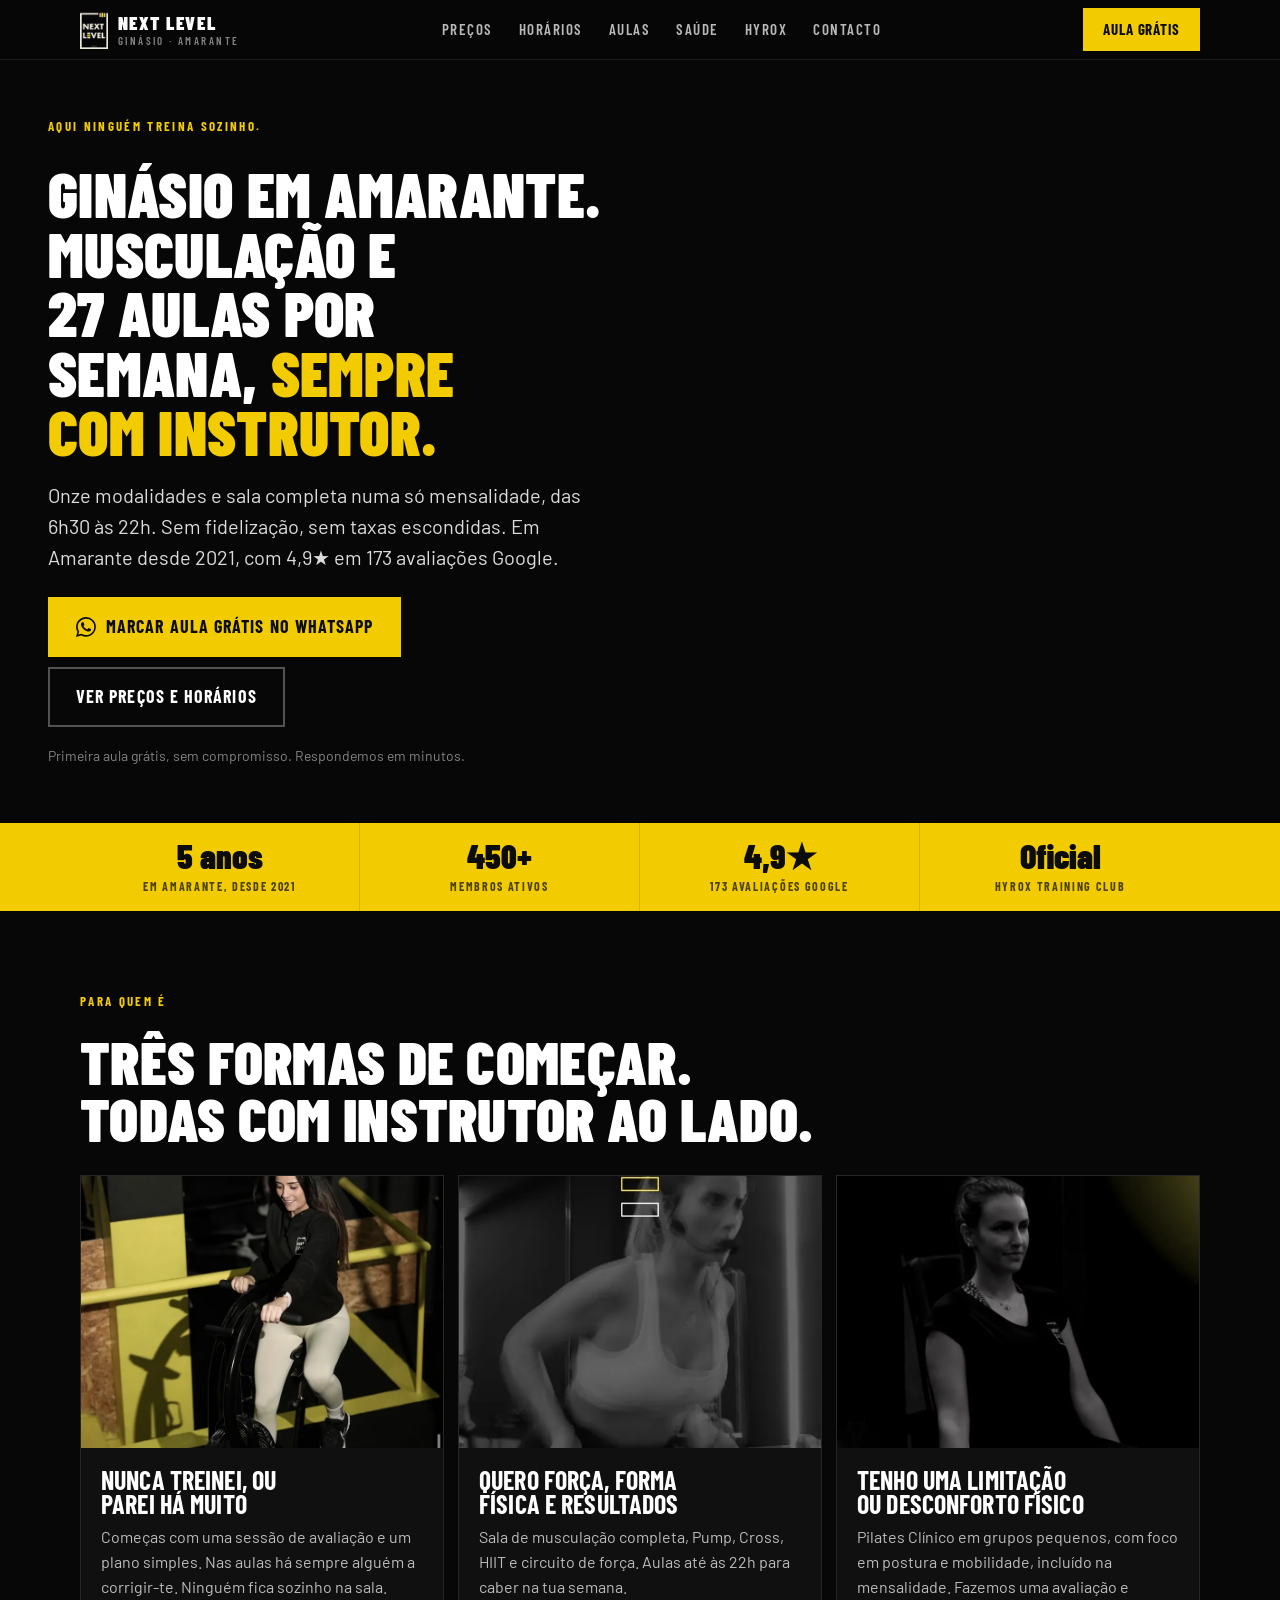
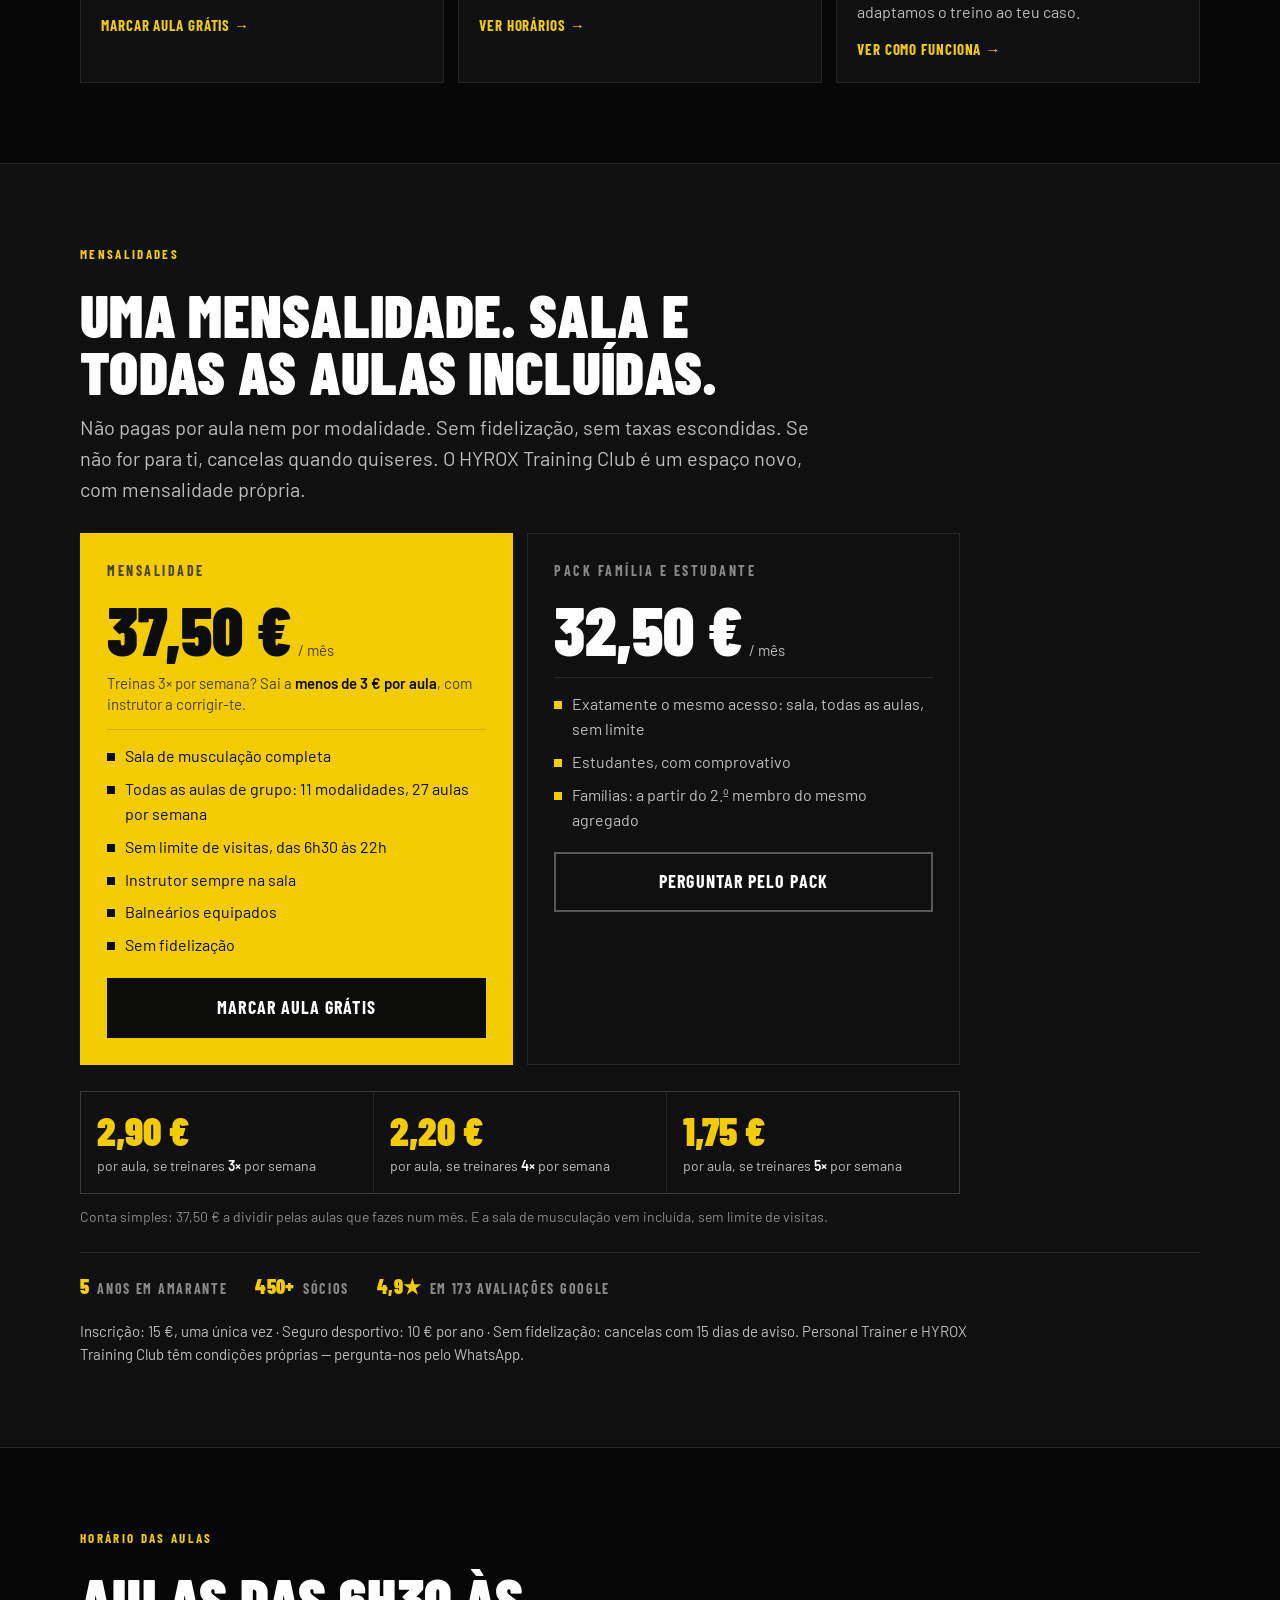
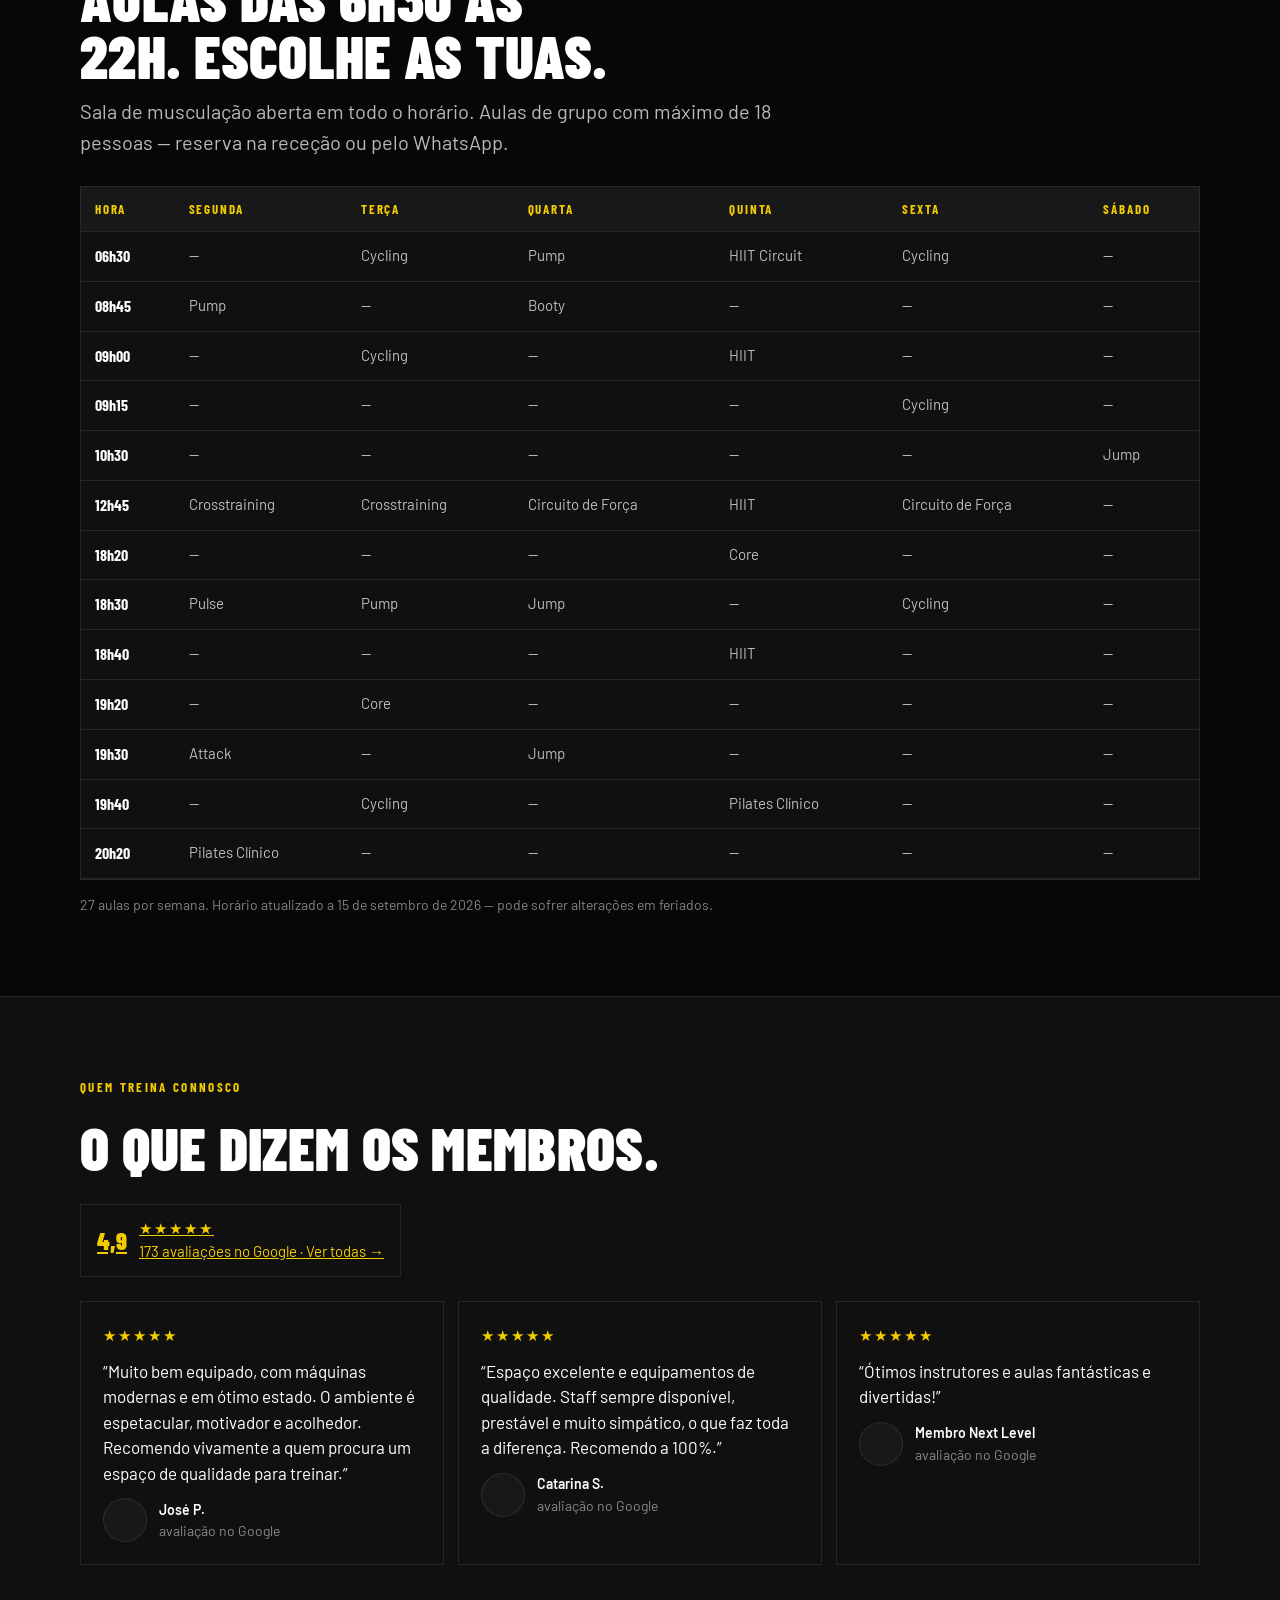
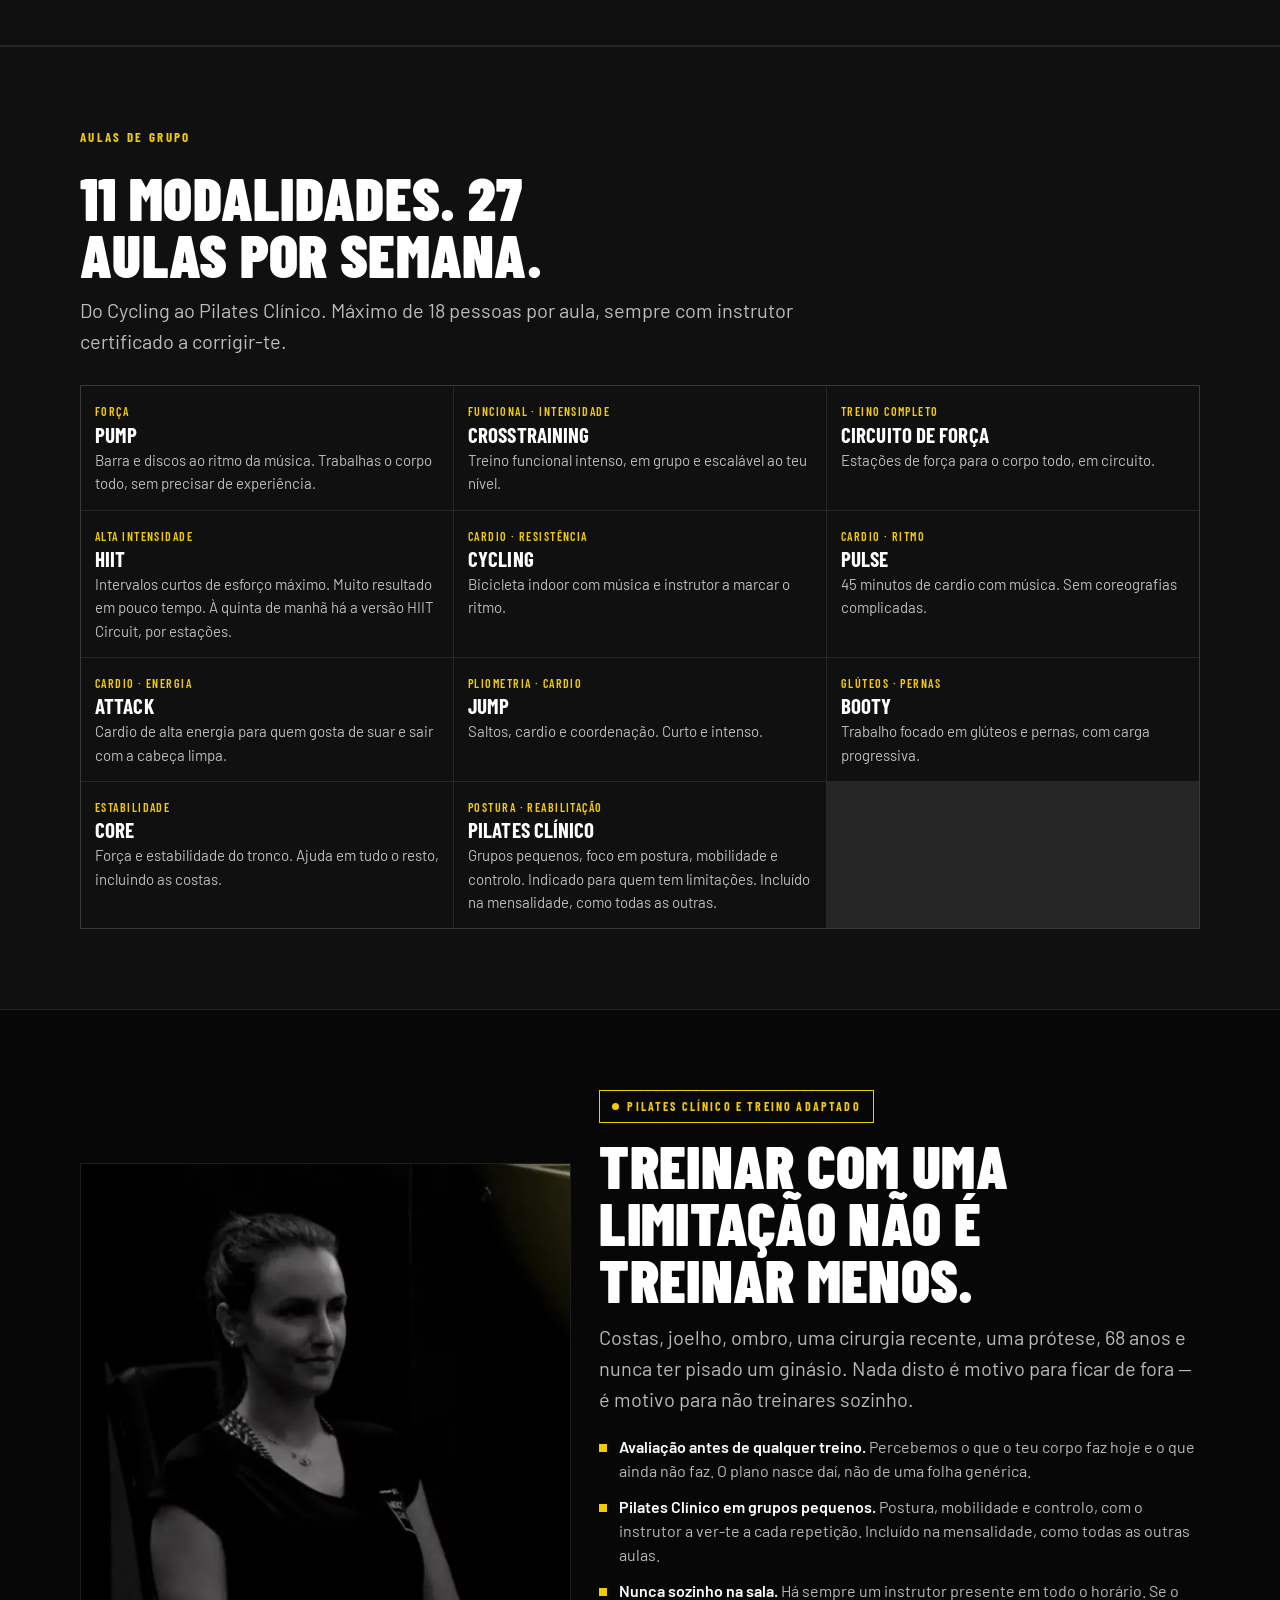
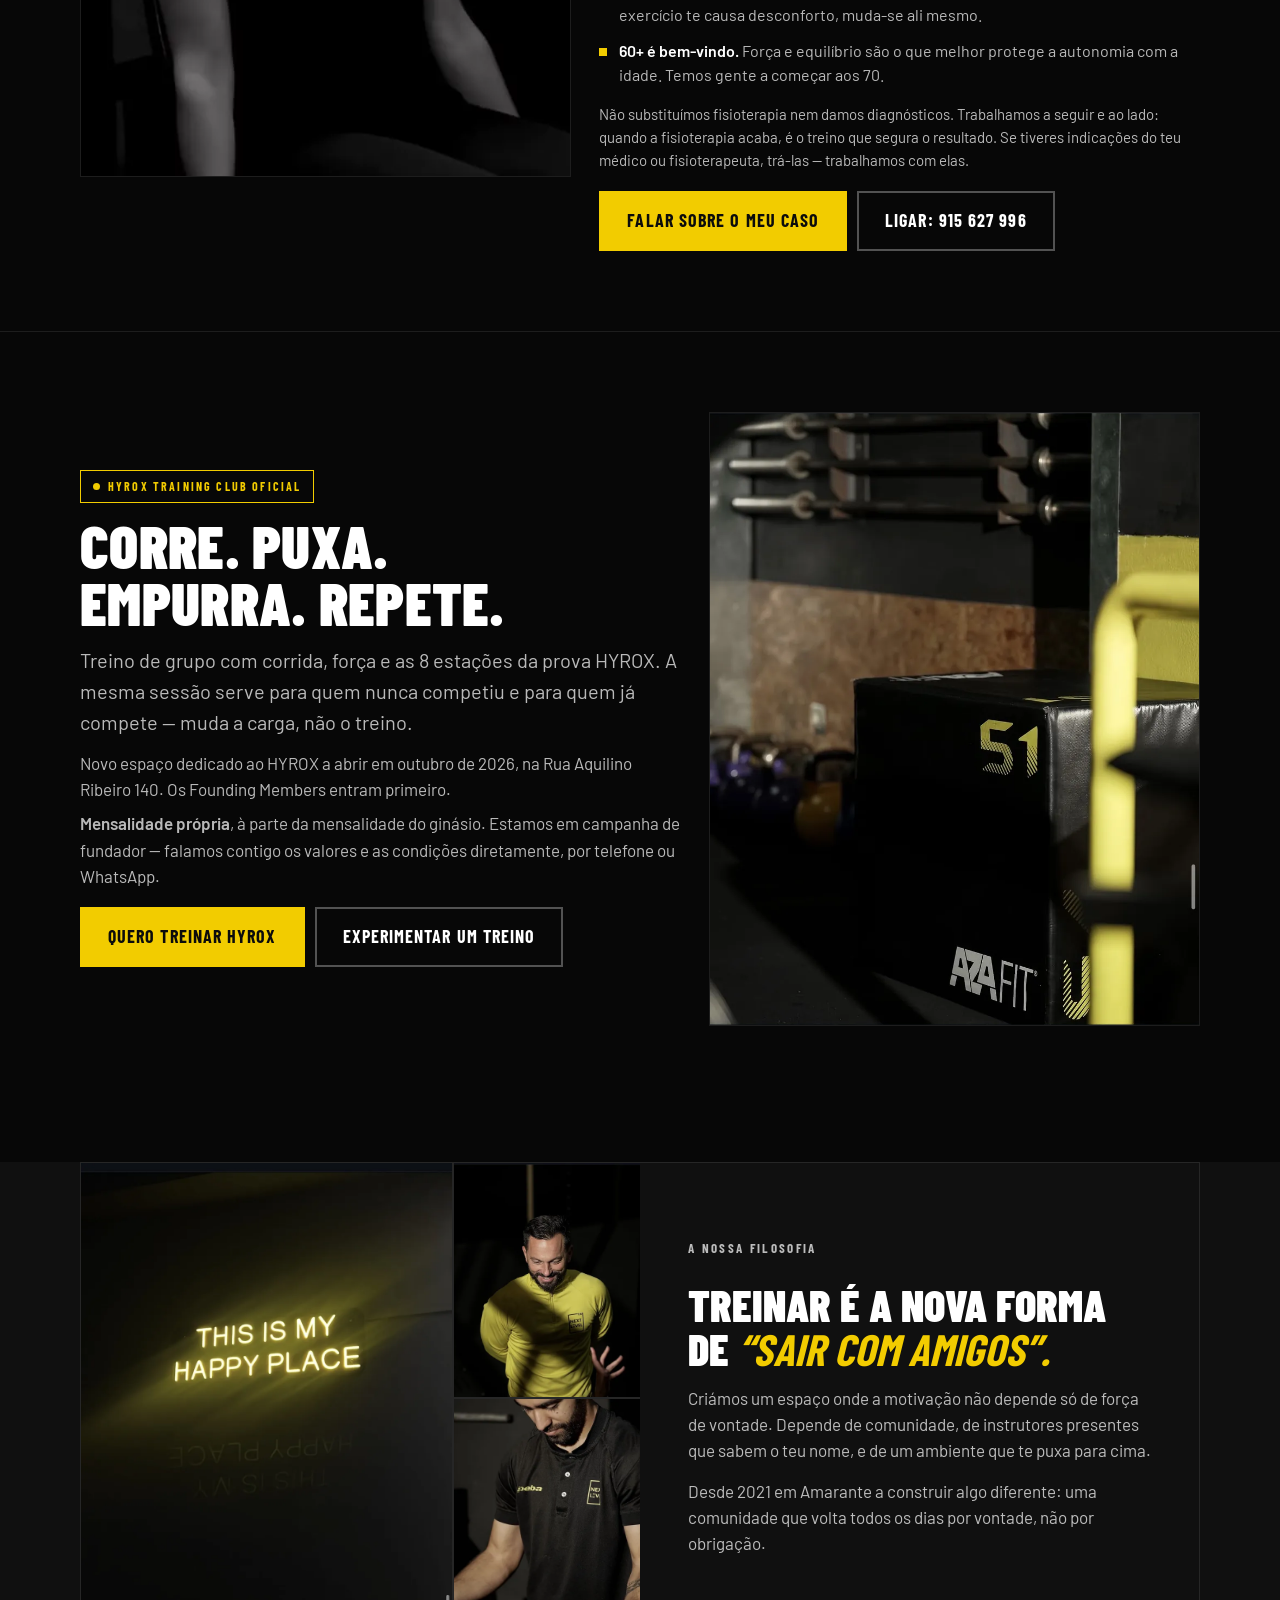
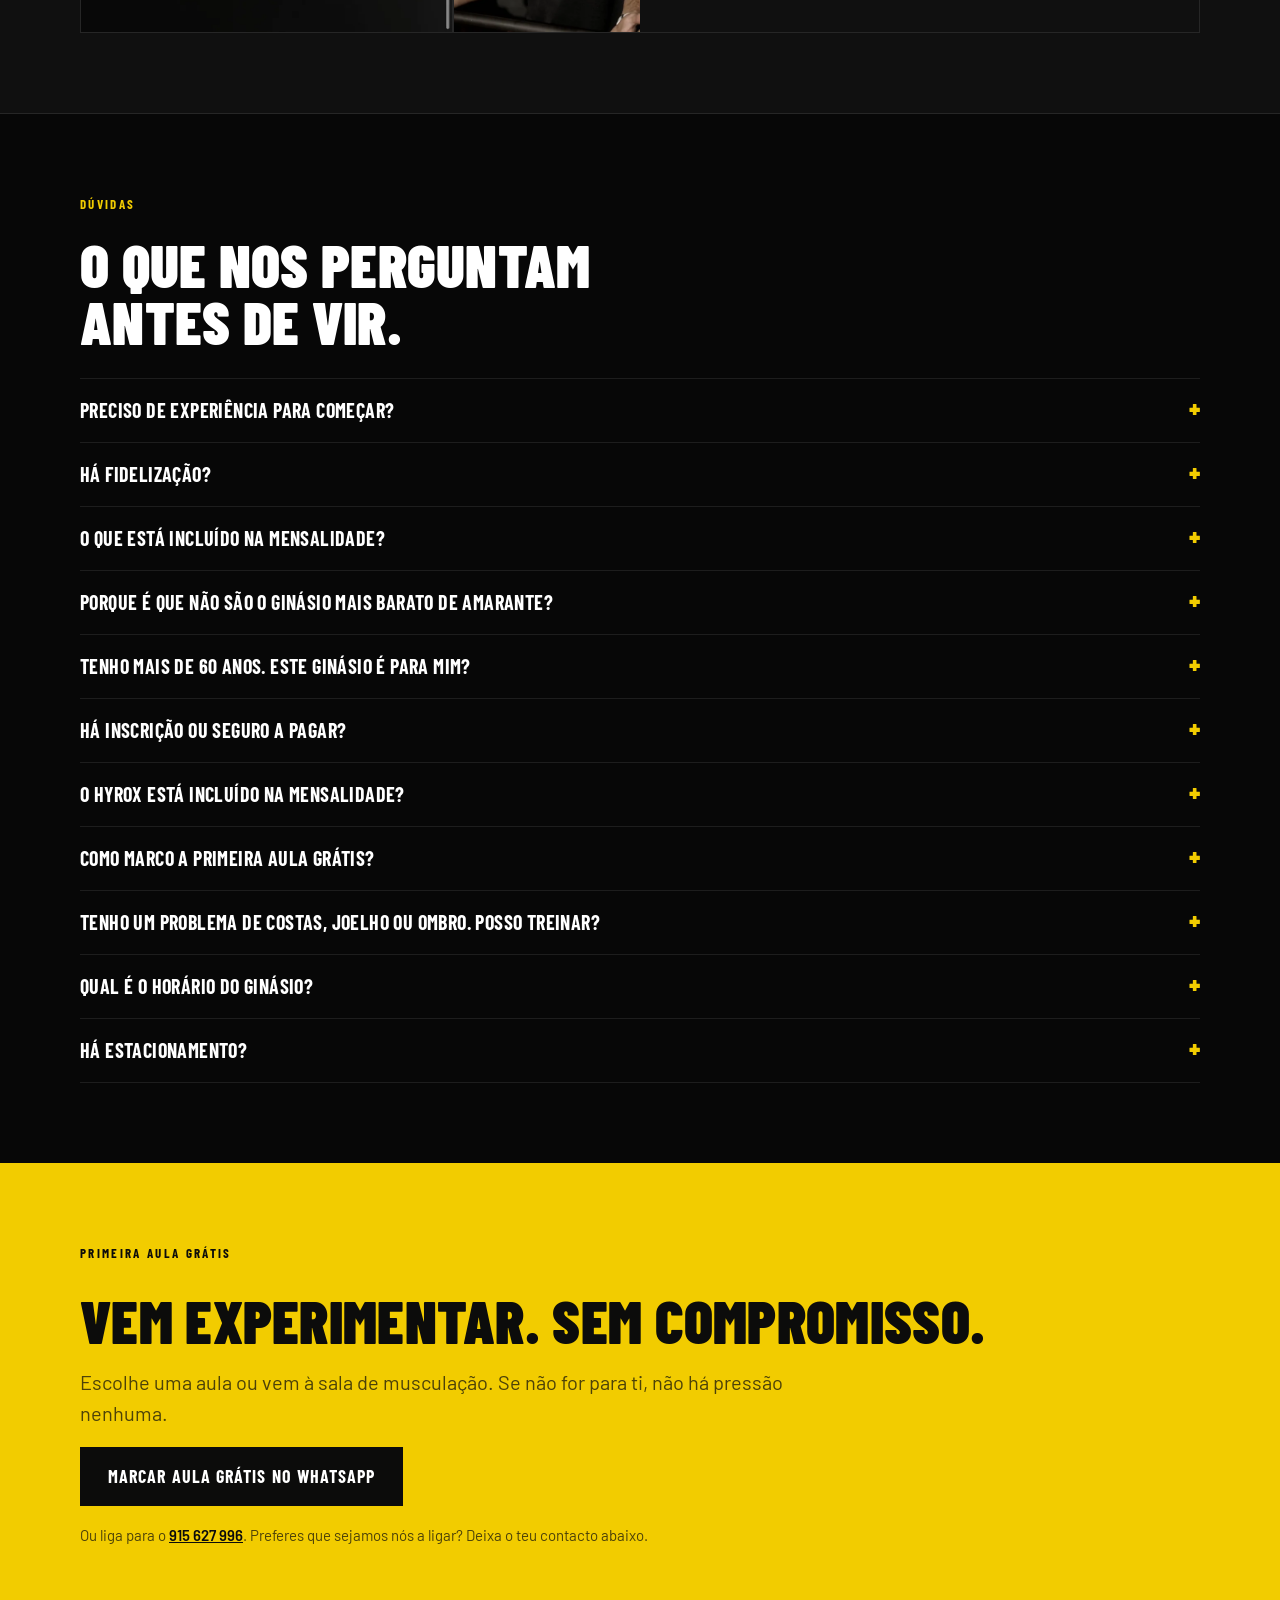
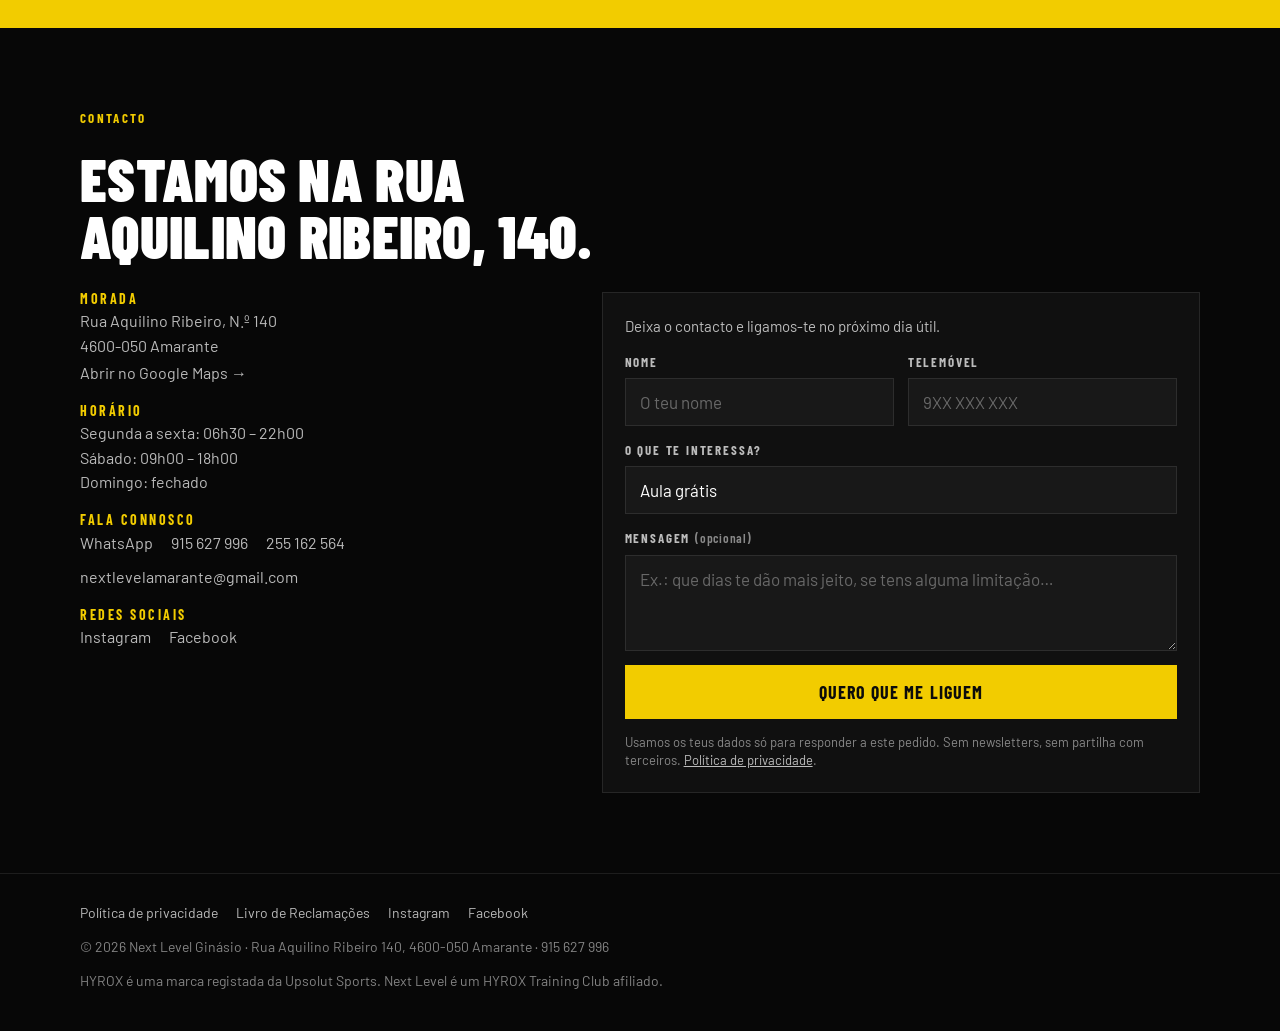
==== commit 7f572b0c: "Preco por aula, seccao Saude, FAQ e politica de privacidade" ====
--- a/index.html
+++ b/index.html
@@ -3,8 +3,8 @@
 <head>
   <meta charset="UTF-8">
   <meta name="viewport" content="width=device-width, initial-scale=1">
-  <title>Ginásio em Amarante · Next Level | Musculação e 27 Aulas por Semana</title>
-  <meta name="description" content="Ginásio em Amarante com sala de musculação e 27 aulas de grupo por semana, das 6h30 às 22h. Uma mensalidade de 37,50 €, sem fidelização. Primeira aula grátis pelo WhatsApp.">
+  <title>Ginásio em Amarante · Next Level | 27 Aulas por Semana com Instrutor</title>
+  <meta name="description" content="Ginásio em Amarante com sala de musculação e 27 aulas de grupo por semana, sempre com instrutor na sala, das 6h30 às 22h. Uma mensalidade de 37,50 €, sem fidelização. Pilates Clínico e treino adaptado incluídos. Primeira aula grátis pelo WhatsApp.">
   <link rel="canonical" href="https://www.nextlevelamarante.com/">
   <meta name="theme-color" content="#070707">
 
@@ -16,8 +16,8 @@
   <meta property="og:type" content="website">
   <meta property="og:locale" content="pt_PT">
   <meta property="og:site_name" content="Next Level Ginásio · Amarante">
-  <meta property="og:title" content="Next Level Ginásio · Amarante — Musculação e 27 aulas por semana numa só mensalidade">
-  <meta property="og:description" content="Sala de musculação e 27 aulas de grupo por semana, das 6h30 às 22h. Sem fidelização. Primeira aula grátis.">
+  <meta property="og:title" content="Next Level Ginásio · Amarante — 27 aulas por semana, sempre com instrutor">
+  <meta property="og:description" content="Sala de musculação e 27 aulas de grupo por semana, das 6h30 às 22h, sempre com instrutor na sala. Sem fidelização. Primeira aula grátis.">
   <meta property="og:url" content="https://www.nextlevelamarante.com/">
   <meta property="og:image" content="https://www.nextlevelamarante.com/assets/og-home.jpg">
   <meta property="og:image:width" content="1200">
@@ -76,7 +76,9 @@
           { "@type": "Question", "name": "Preciso de experiência para começar?", "acceptedAnswer": { "@type": "Answer", "text": "Não. A maioria das pessoas começa do zero. A primeira aula é grátis, sem compromisso, e há sempre instrutor na sala." } },
           { "@type": "Question", "name": "Há fidelização?", "acceptedAnswer": { "@type": "Answer", "text": "Não. A mensalidade é mês a mês, sem contratos de permanência." } },
           { "@type": "Question", "name": "O que está incluído na mensalidade?", "acceptedAnswer": { "@type": "Answer", "text": "Sala de musculação e todas as aulas de grupo — 11 modalidades, 27 aulas por semana — sem limite de visitas, por 37,50 €/mês (32,50 € no pack família e estudante). O Pilates Clínico é uma dessas aulas e está incluído. Personal Trainer e HYROX Training Club têm condições próprias." } },
-          { "@type": "Question", "name": "Como marco a primeira aula grátis?", "acceptedAnswer": { "@type": "Answer", "text": "Manda mensagem no WhatsApp para o 915 627 996 com o dia que preferes. Respondemos em minutos durante o horário de funcionamento." } }
+          { "@type": "Question", "name": "Como marco a primeira aula grátis?", "acceptedAnswer": { "@type": "Answer", "text": "Manda mensagem no WhatsApp para o 915 627 996 com o dia que preferes. Respondemos em minutos durante o horário de funcionamento." } },
+          { "@type": "Question", "name": "Porque é que não são o ginásio mais barato de Amarante?", "acceptedAnswer": { "@type": "Answer", "text": "Porque há instrutor na sala em todo o horário e 27 aulas por semana com professor a corrigir. Isso são pessoas, e pessoas custam dinheiro. Há ginásios mais baratos em Amarante e não fingimos o contrário: se procuras só uma sala com máquinas para treinar sozinho, essa é uma escolha legítima. Aqui pagas por acompanhamento. Se treinares 3 vezes por semana, a mensalidade dá menos de 3 € por aula com instrutor." } },
+          { "@type": "Question", "name": "Tenho mais de 60 anos. Este ginásio é para mim?", "acceptedAnswer": { "@type": "Answer", "text": "Sim. Temos membros a começar depois dos 60 e dos 70. Começa-se sempre por uma avaliação, com um plano ajustado ao teu caso, e há instrutor presente em todas as sessões. O Pilates Clínico, em grupos pequenos, costuma ser o melhor ponto de partida e está incluído na mensalidade." } }
         ]
       }
     ]
@@ -106,6 +108,7 @@
       <a href="#precos">Preços</a>
       <a href="#horarios">Horários</a>
       <a href="#aulas">Aulas</a>
+      <a href="#saude">Saúde</a>
       <a href="#hyrox">HYROX</a>
       <a href="#contacto">Contacto</a>
     </nav>
@@ -119,6 +122,7 @@
   <a href="#precos">Preços</a>
   <a href="#horarios">Horários</a>
   <a href="#aulas">Aulas</a>
+  <a href="#saude">Saúde</a>
   <a href="#hyrox">HYROX</a>
   <a href="#contacto">Contacto</a>
   <a class="btn btn-y" href="https://wa.me/351915627996?text=Ol%C3%A1!%20Quero%20marcar%20uma%20aula%20gr%C3%A1tis%20no%20Next%20Level." target="_blank" rel="noopener" data-track="whatsapp_menu">Marcar aula grátis no WhatsApp</a>
@@ -135,9 +139,9 @@
     </picture>
   </div>
   <div class="wrap hero-content">
-    <p class="eyebrow">Treina como quiseres, mas treina connosco.</p>
-    <h1>Ginásio em Amarante. Musculação e 27 aulas por semana <span class="y">numa só mensalidade.</span></h1>
-    <p class="lede">Sem fidelização, sem taxas escondidas. Instrutores que sabem o teu nome. Em Amarante desde 2021, com 4,9★ em 173 avaliações Google.</p>
+    <p class="eyebrow">Aqui ninguém treina sozinho.</p>
+    <h1>Ginásio em Amarante. Musculação e 27 aulas por semana, <span class="y">sempre com instrutor.</span></h1>
+    <p class="lede">Onze modalidades e sala completa numa só mensalidade, das 6h30 às 22h. Sem fidelização, sem taxas escondidas. Em Amarante desde 2021, com 4,9★ em 173 avaliações Google.</p>
     <div class="hero-ctas">
       <a class="btn btn-y" href="https://wa.me/351915627996?text=Ol%C3%A1!%20Quero%20marcar%20uma%20aula%20gr%C3%A1tis%20no%20Next%20Level." target="_blank" rel="noopener" data-track="whatsapp_hero">
         <svg viewBox="0 0 24 24" aria-hidden="true"><path fill="currentColor" d="M20.5 3.5A11.9 11.9 0 0 0 12 0C5.4 0 .1 5.3.1 11.9c0 2.1.5 4.1 1.6 5.9L0 24l6.4-1.7a11.9 11.9 0 0 0 5.6 1.4c6.6 0 11.9-5.3 11.9-11.9 0-3.2-1.2-6.2-3.4-8.3zM12 21.7c-1.8 0-3.5-.5-5-1.4l-.4-.2-3.8 1 1-3.7-.2-.4a9.8 9.8 0 0 1-1.5-5.2C2.1 6.4 6.5 2 12 2c2.6 0 5.1 1 7 2.9a9.8 9.8 0 0 1 2.9 7c0 5.4-4.4 9.8-9.9 9.8zm5.4-7.4c-.3-.1-1.8-.9-2-1-.3-.1-.5-.1-.7.1-.2.3-.8 1-.9 1.2-.2.2-.3.2-.6.1-.3-.1-1.3-.5-2.4-1.5-.9-.8-1.5-1.8-1.7-2.1-.2-.3 0-.5.1-.6l.5-.6c.1-.2.2-.3.3-.5.1-.2 0-.4 0-.5l-.9-2.2c-.2-.6-.5-.5-.7-.5h-.6c-.2 0-.5.1-.8.4-.3.3-1 1-1 2.5s1.1 2.9 1.2 3.1c.1.2 2.1 3.2 5.1 4.5.7.3 1.3.5 1.7.6.7.2 1.4.2 1.9.1.6-.1 1.8-.7 2-1.4.2-.7.2-1.3.2-1.4-.1-.2-.3-.2-.6-.4z"/></svg>
@@ -188,7 +192,7 @@
         <div class="body">
           <h3>Tenho uma limitação ou desconforto físico</h3>
           <p>Pilates Clínico em grupos pequenos, com foco em postura e mobilidade, incluído na mensalidade. Fazemos uma avaliação e adaptamos o treino ao teu caso.</p>
-          <a href="https://wa.me/351915627996?text=Ol%C3%A1!%20Quero%20saber%20mais%20sobre%20o%20Pilates%20Cl%C3%ADnico." target="_blank" rel="noopener" data-track="whatsapp_quem_pilates">Falar sobre Pilates Clínico →</a>
+          <a href="#saude">Ver como funciona →</a>
         </div>
       </article>
     </div>
@@ -207,6 +211,7 @@
       <div class="plan hot">
         <div class="name">Mensalidade</div>
         <div class="price">37,50 €<small>/ mês</small></div>
+        <p class="price-sub">Treinas 3× por semana? Sai a <b>menos de 3 € por aula</b>, com instrutor a corrigir-te.</p>
         <ul>
           <li>Sala de musculação completa</li>
           <li>Todas as aulas de grupo: 11 modalidades, 27 aulas por semana</li>
@@ -228,6 +233,19 @@
         <a class="btn btn-ghost" href="https://wa.me/351915627996?text=Ol%C3%A1!%20Quero%20saber%20mais%20sobre%20o%20pack%20fam%C3%ADlia%20e%20estudante." target="_blank" rel="noopener" data-track="whatsapp_plano_pack">Perguntar pelo pack</a>
       </div>
     </div>
+    <div class="per-class" aria-label="Custo por aula consoante a frequência de treino">
+      <div class="pc"><div class="n">2,90 €</div><div class="d">por aula, se treinares <b>3×</b> por semana</div></div>
+      <div class="pc"><div class="n">2,20 €</div><div class="d">por aula, se treinares <b>4×</b> por semana</div></div>
+      <div class="pc"><div class="n">1,75 €</div><div class="d">por aula, se treinares <b>5×</b> por semana</div></div>
+    </div>
+    <p class="per-class-note">Conta simples: 37,50 € a dividir pelas aulas que fazes num mês. E a sala de musculação vem incluída, sem limite de visitas.</p>
+
+    <div class="proof-line">
+      <span><b>5</b> anos em Amarante</span>
+      <span><b>450+</b> sócios</span>
+      <span><b>4,9★</b> em 173 avaliações Google</span>
+    </div>
+
     <p class="plan-notes">Inscrição: 15 €, uma única vez · Seguro desportivo: 10 € por ano · Sem fidelização: cancelas com 15 dias de aviso. Personal Trainer e HYROX Training Club têm condições próprias — pergunta-nos pelo WhatsApp.</p>
   </div>
 </section>
@@ -322,8 +340,31 @@
   </div>
 </section>
 
+<!-- ═══ SAÚDE · PILATES CLÍNICO E TREINO ADAPTADO ═══ -->
+<section id="saude">
+  <div class="wrap saude-grid">
+    <img src="/assets/saude.webp" width="800" height="715" alt="Membro do Next Level a treinar numa máquina de força com apoio do instrutor" loading="lazy" decoding="async">
+    <div>
+      <span class="badge">Pilates Clínico e treino adaptado</span>
+      <h2>Treinar com uma limitação não é treinar menos.</h2>
+      <p class="lede" style="margin-top:14px">Costas, joelho, ombro, uma cirurgia recente, uma prótese, 68 anos e nunca ter pisado um ginásio. Nada disto é motivo para ficar de fora — é motivo para não treinares sozinho.</p>
+      <ul class="saude-list">
+        <li><span><b>Avaliação antes de qualquer treino.</b> Percebemos o que o teu corpo faz hoje e o que ainda não faz. O plano nasce daí, não de uma folha genérica.</span></li>
+        <li><span><b>Pilates Clínico em grupos pequenos.</b> Postura, mobilidade e controlo, com o instrutor a ver-te a cada repetição. Incluído na mensalidade, como todas as outras aulas.</span></li>
+        <li><span><b>Nunca sozinho na sala.</b> Há sempre um instrutor presente em todo o horário. Se o exercício te causa desconforto, muda-se ali mesmo.</span></li>
+        <li><span><b>60+ é bem-vindo.</b> Força e equilíbrio são o que melhor protege a autonomia com a idade. Temos gente a começar aos 70.</span></li>
+      </ul>
+      <p class="muted" style="margin-top:16px;font-size:15px">Não substituímos fisioterapia nem damos diagnósticos. Trabalhamos a seguir e ao lado: quando a fisioterapia acaba, é o treino que segura o resultado. Se tiveres indicações do teu médico ou fisioterapeuta, trá-las — trabalhamos com elas.</p>
+      <div class="ctas">
+        <a class="btn btn-y" href="https://wa.me/351915627996?text=Ol%C3%A1!%20Tenho%20uma%20limita%C3%A7%C3%A3o%20f%C3%ADsica%20e%20queria%20saber%20se%20posso%20treinar%20convosco." target="_blank" rel="noopener" data-track="whatsapp_saude">Falar sobre o meu caso</a>
+        <a class="btn btn-ghost" href="tel:+351915627996">Ligar: 915 627 996</a>
+      </div>
+    </div>
+  </div>
+</section>
+
 <!-- ═══ HYROX ═══ -->
-<section id="hyrox">
+<section id="hyrox" class="sep">
   <div class="wrap hyrox-grid">
     <div>
       <span class="badge">HYROX Training Club oficial</span>
@@ -367,6 +408,8 @@
     <details><summary>Preciso de experiência para começar?</summary><p>Não. A maioria das pessoas começa do zero. A primeira aula é grátis, sem compromisso, e há sempre instrutor na sala para te orientar.</p></details>
     <details><summary>Há fidelização?</summary><p>Não. A mensalidade é mês a mês. Cancelas com 15 dias de aviso, sem penalizações.</p></details>
     <details><summary>O que está incluído na mensalidade?</summary><p>Sala de musculação e todas as aulas de grupo — 11 modalidades, 27 aulas por semana — sem limite de visitas, por 37,50 €/mês (32,50 € no pack família e estudante). O Pilates Clínico é uma dessas aulas e está incluído. Personal Trainer e HYROX Training Club têm condições próprias.</p></details>
+    <details><summary>Porque é que não são o ginásio mais barato de Amarante?</summary><p>Porque há instrutor na sala em todo o horário e 27 aulas por semana com professor a corrigir. Isso são pessoas, e pessoas custam dinheiro.</p><p>Há ginásios mais baratos em Amarante e não fingimos o contrário. Se o que procuras é uma sala com máquinas para treinares sozinho ao teu ritmo, essa é uma escolha legítima e não vamos tentar convencer-te do contrário. Aqui pagas por acompanhamento: alguém que te corrige a técnica, aulas com hora marcada que te fazem aparecer nos dias em que não apetece, e uma avaliação a sério se tiveres uma limitação.</p><p>Em números: se treinares 3 vezes por semana, os 37,50 € dão <b>menos de 3 € por aula com instrutor</b>. Vê a <a href="#precos">conta completa aqui</a>.</p></details>
+    <details><summary>Tenho mais de 60 anos. Este ginásio é para mim?</summary><p>É. Temos membros a começar depois dos 60 e dos 70, e nenhum deles começou a treinar antes disso. Começa-se sempre por uma avaliação e um plano à medida, com instrutor presente em todas as sessões. O Pilates Clínico, em grupos pequenos, costuma ser o melhor ponto de partida — e está incluído na mensalidade. <a href="#saude">Saber mais →</a></p></details>
     <details><summary>Há inscrição ou seguro a pagar?</summary><p>Sim, e dizemos os valores: 15 € de inscrição, uma única vez, e 10 € de seguro desportivo por ano. Não há mais nada a pagar além da mensalidade.</p></details>
     <details><summary>O HYROX está incluído na mensalidade?</summary><p>Não. O HYROX Training Club é um espaço novo, com mensalidade própria. Estamos em campanha de fundador, por isso falamos os valores diretamente contigo — manda mensagem no WhatsApp para o 915 627 996.</p></details>
     <details><summary>Como marco a primeira aula grátis?</summary><p>Manda mensagem no WhatsApp para o 915 627 996 com o dia e a aula que preferes. Respondemos em minutos durante o horário de funcionamento. Também podes ligar ou passar pela receção.</p></details>
--- a/assets/site.css
+++ b/assets/site.css
@@ -158,6 +158,21 @@
 .plan .btn{margin-top:6px}
 .plan-notes{margin-top:18px;font-size:15px;color:var(--muted);max-width:60em}
 
+/* Valor por aula — enquadra o preço pelo que recebes, não pelo número isolado */
+.price-sub{font-size:15px;line-height:1.4;color:var(--muted);margin-top:-4px}
+.plan.hot .price-sub{color:var(--ink-soft)}
+.plan.hot .price-sub b{color:var(--ink);font-weight:600}
+.per-class{display:grid;gap:1px;background:var(--line);border:1px solid var(--line);margin-top:26px;max-width:880px}
+@media (min-width:620px){.per-class{grid-template-columns:repeat(3,1fr)}}
+.per-class .pc{background:var(--dark);padding:18px 16px;display:grid;gap:6px;align-content:start}
+.per-class .n{font-family:var(--display);font-weight:900;font-size:clamp(30px,4.6vw,40px);line-height:1;color:var(--y)}
+.per-class .d{font-size:14px;color:var(--muted);line-height:1.4}
+.per-class .d b{color:var(--white);font-weight:600}
+.per-class-note{margin-top:12px;font-size:14px;color:var(--muted2);max-width:60em}
+.proof-line{margin-top:24px;padding-top:18px;border-top:1px solid var(--line);display:flex;flex-wrap:wrap;gap:10px 28px;font-family:var(--display);font-weight:700;font-size:14px;letter-spacing:.12em;text-transform:uppercase;color:var(--muted2)}
+.proof-line span{display:inline-flex;align-items:baseline;gap:8px}
+.proof-line b{color:var(--y);font-weight:900;font-size:20px;letter-spacing:.02em}
+
 /* Horários */
 .table-wrap{overflow-x:auto;border:1px solid var(--line);background:var(--dark)}
 table.sched{border-collapse:collapse;width:100%;min-width:680px;font-size:15px}
@@ -199,7 +214,19 @@
 .cls p{font-size:14px;color:var(--muted)}
 @media (min-width:960px){.cls p{font-size:15px}}
 
+/* Saúde · Pilates Clínico e treino adaptado */
+.saude-grid{display:grid;gap:28px}
+@media (min-width:860px){.saude-grid{grid-template-columns:.9fr 1.1fr;align-items:center}}
+.saude-grid>img{width:100%;aspect-ratio:4/5;object-fit:cover;border:1px solid var(--line)}
+@media (max-width:859px){.saude-grid>img{aspect-ratio:16/10}}
+.saude-list{display:grid;gap:12px;margin-top:20px}
+.saude-list li{display:flex;gap:12px;align-items:flex-start;font-size:16px;color:var(--muted);line-height:1.5}
+.saude-list li::before{content:"";flex:none;width:8px;height:8px;margin-top:9px;background:var(--y)}
+.saude-list li>span{flex:1 1 auto;min-width:0}
+.saude-list b{color:var(--white);font-weight:600}
+
 /* HYROX */
+.sep{border-top:1px solid var(--line)}
 .hyrox-grid{display:grid;gap:28px}
 @media (min-width:860px){.hyrox-grid{grid-template-columns:1.1fr .9fr;align-items:center}}
 .hyrox-grid img{width:100%;aspect-ratio:4/5;object-fit:cover;border:1px solid var(--line)}
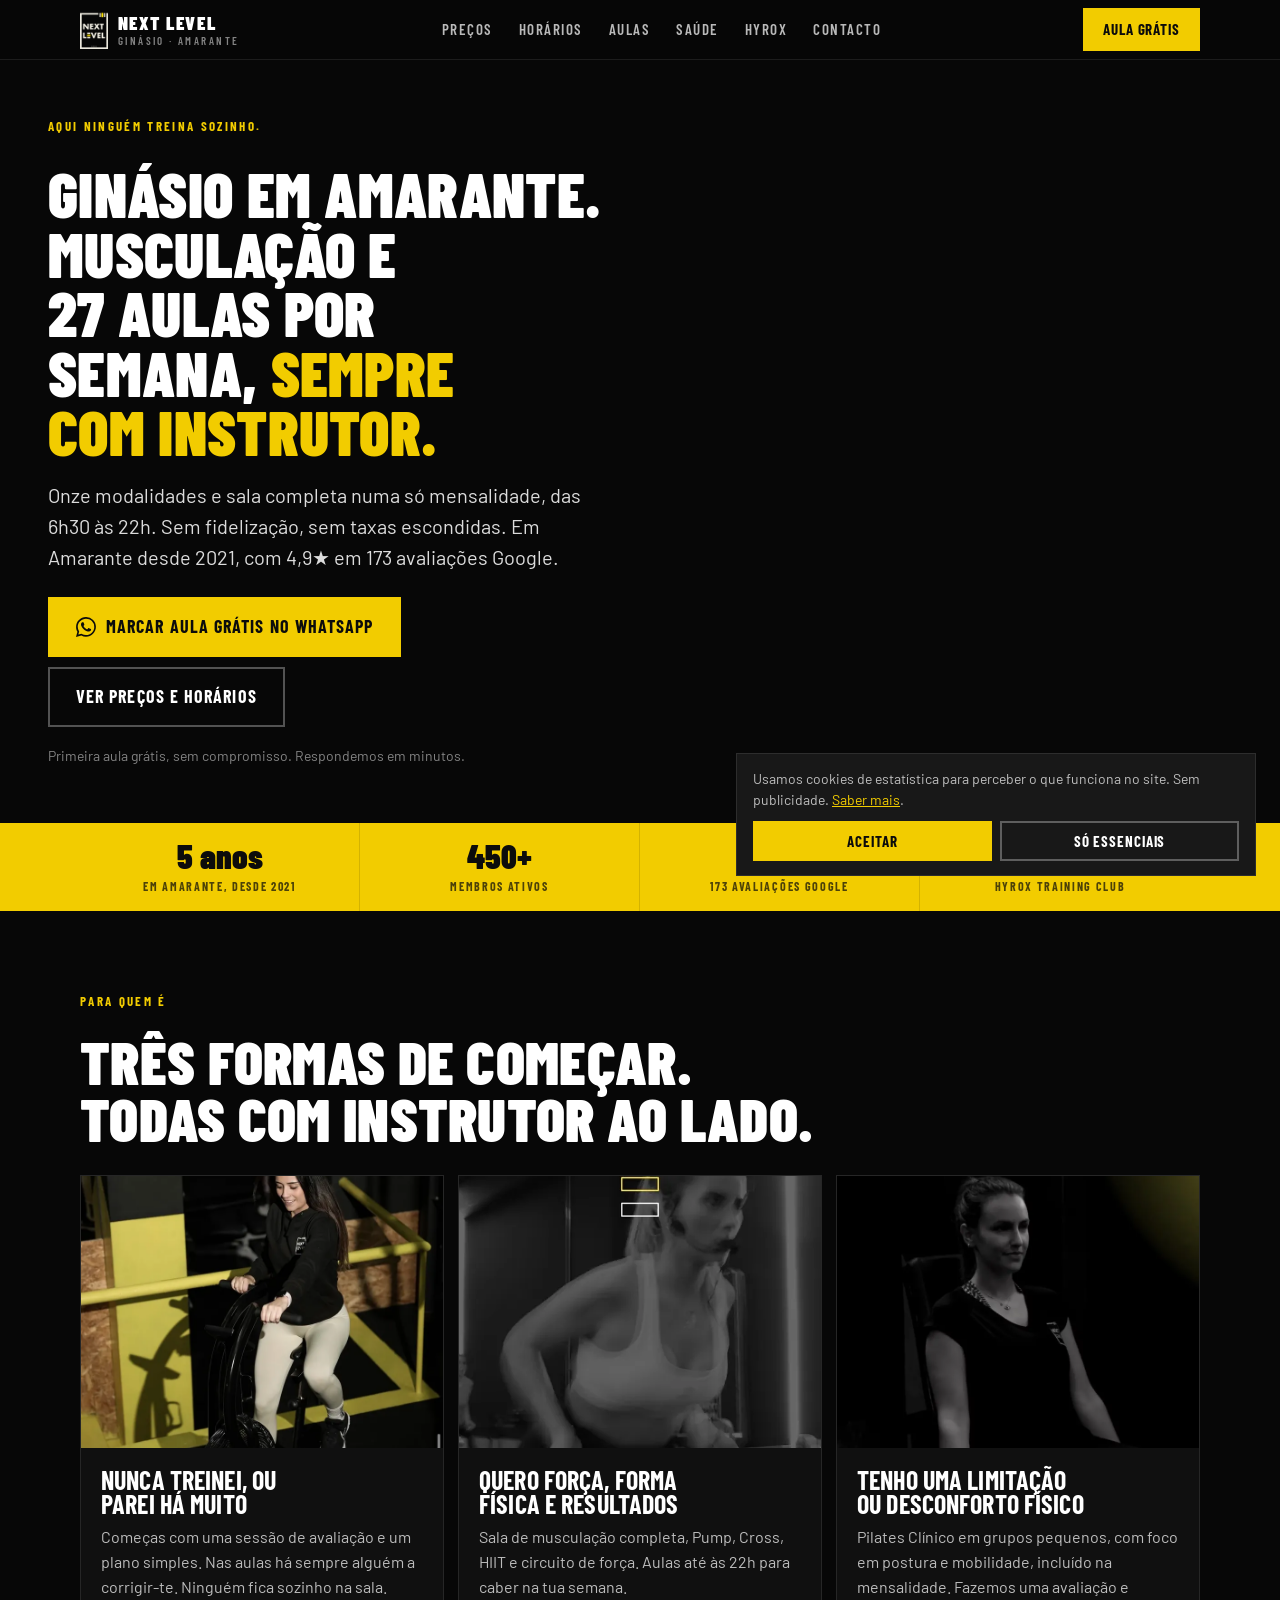
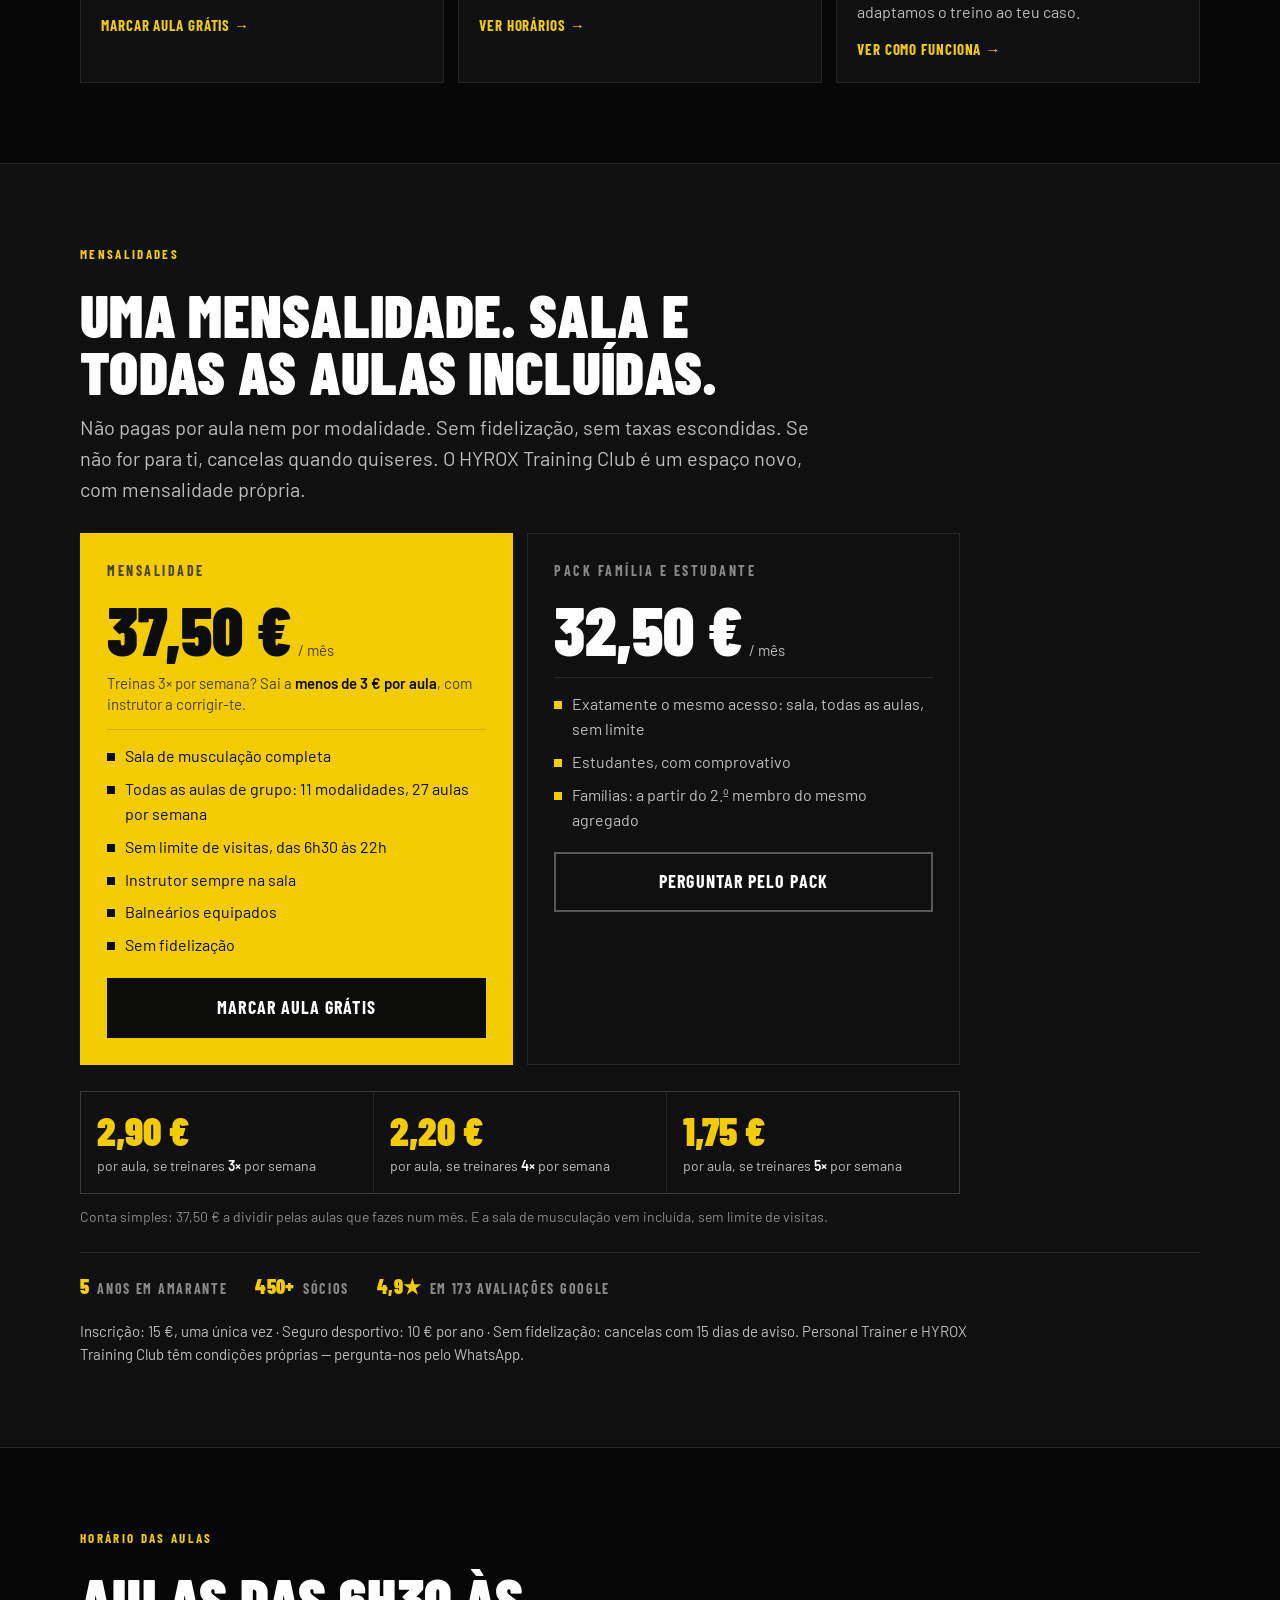
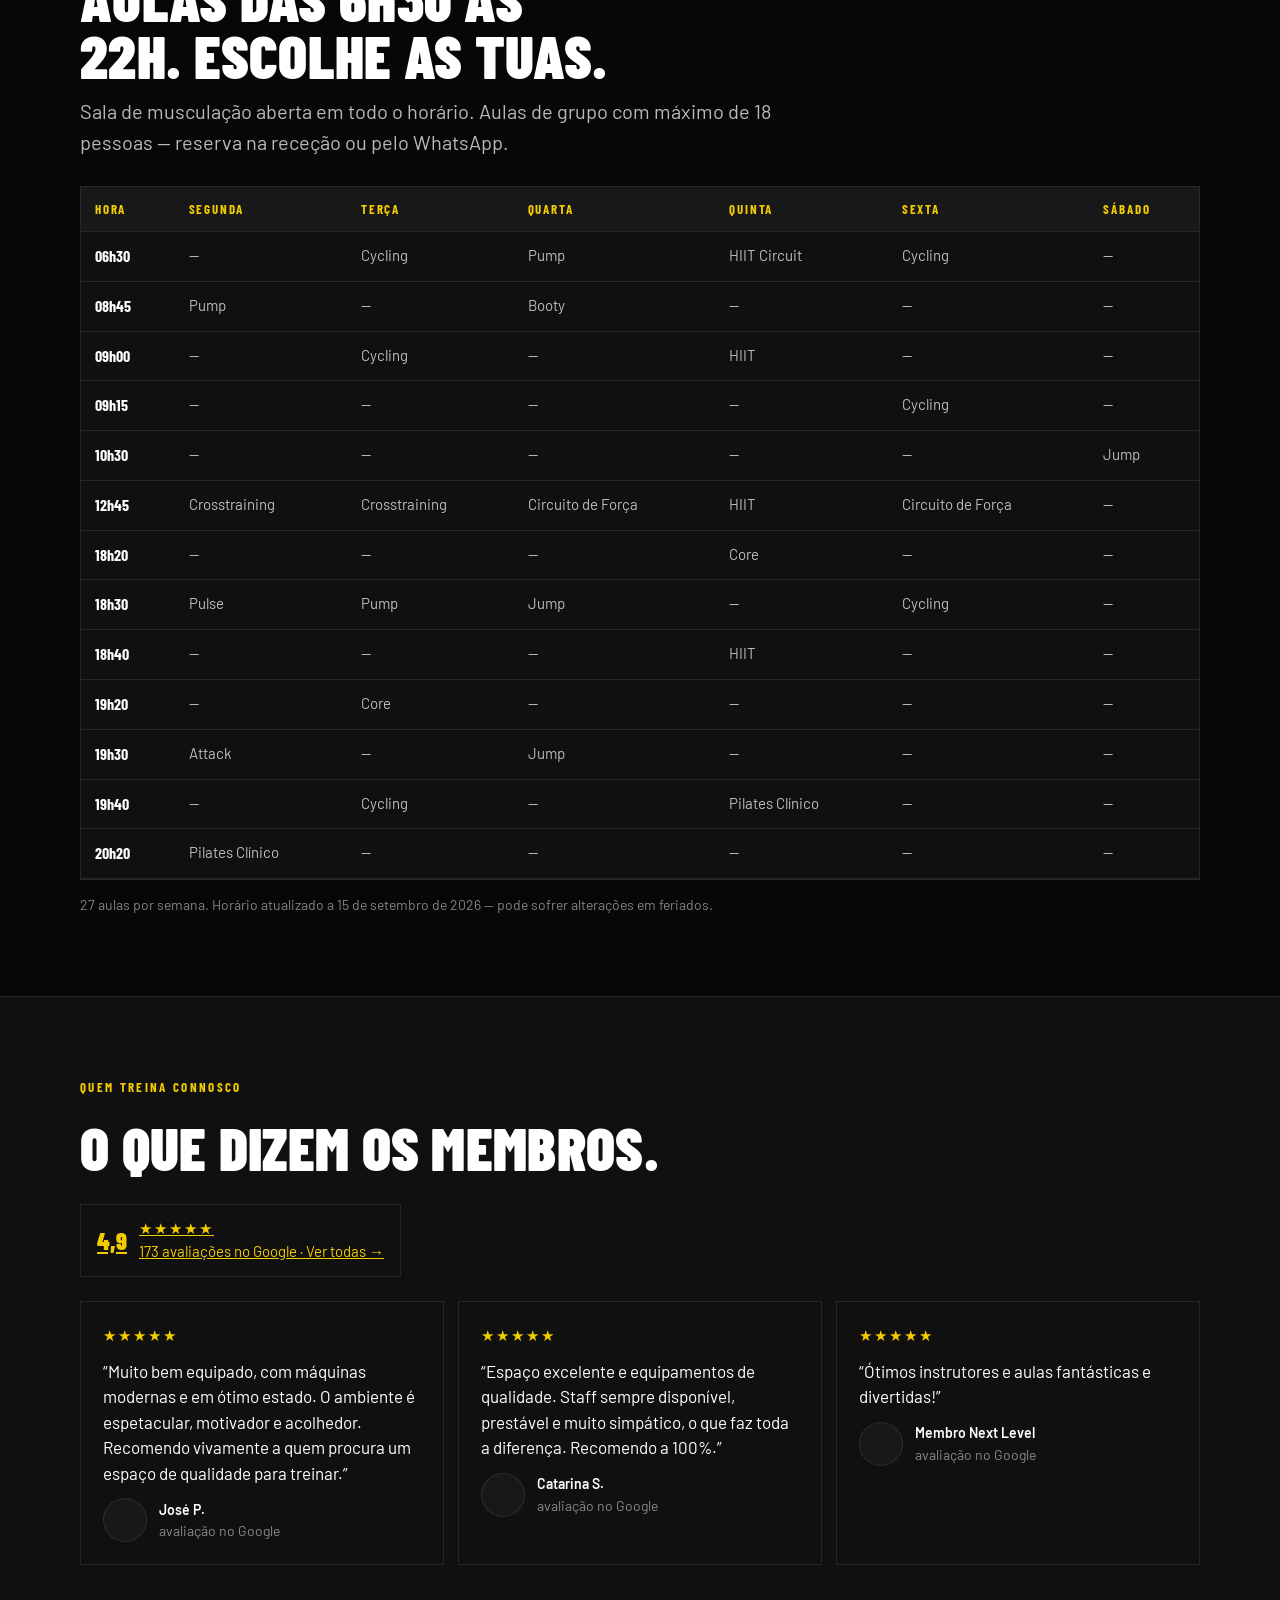
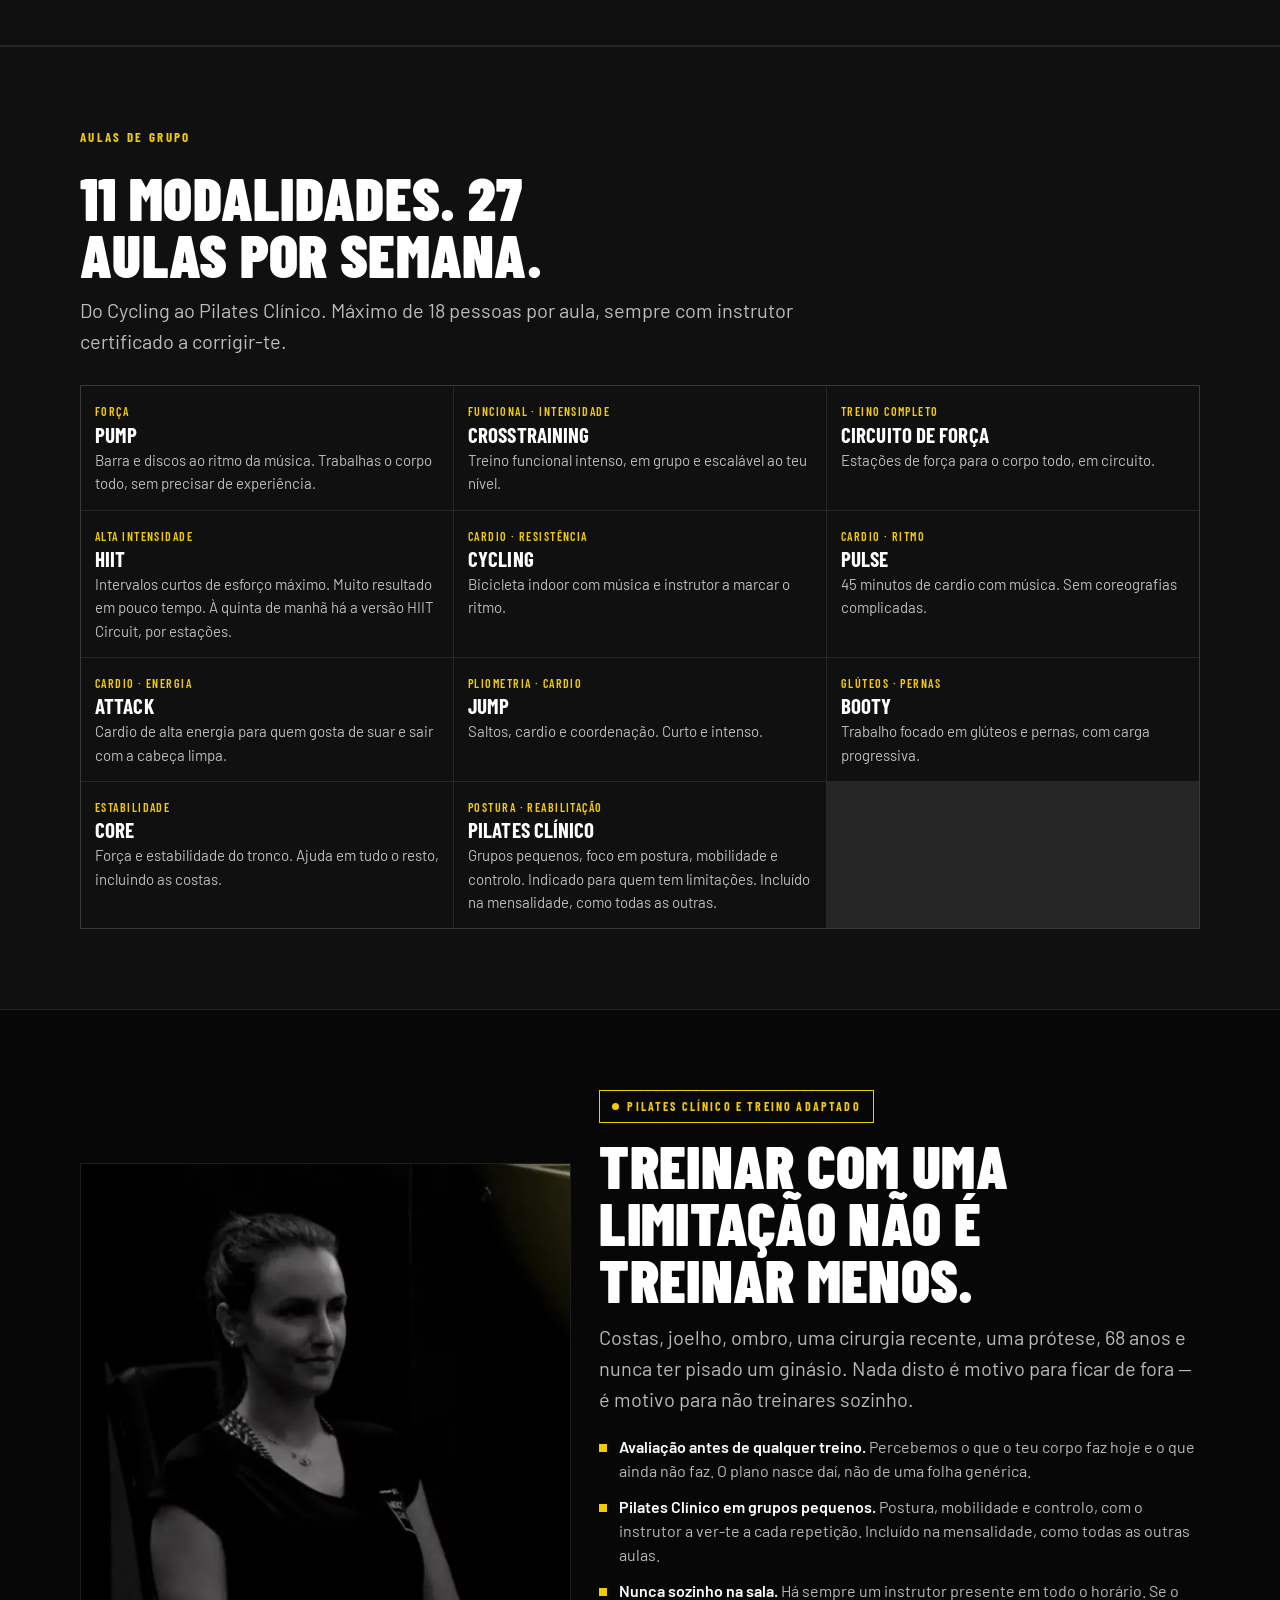
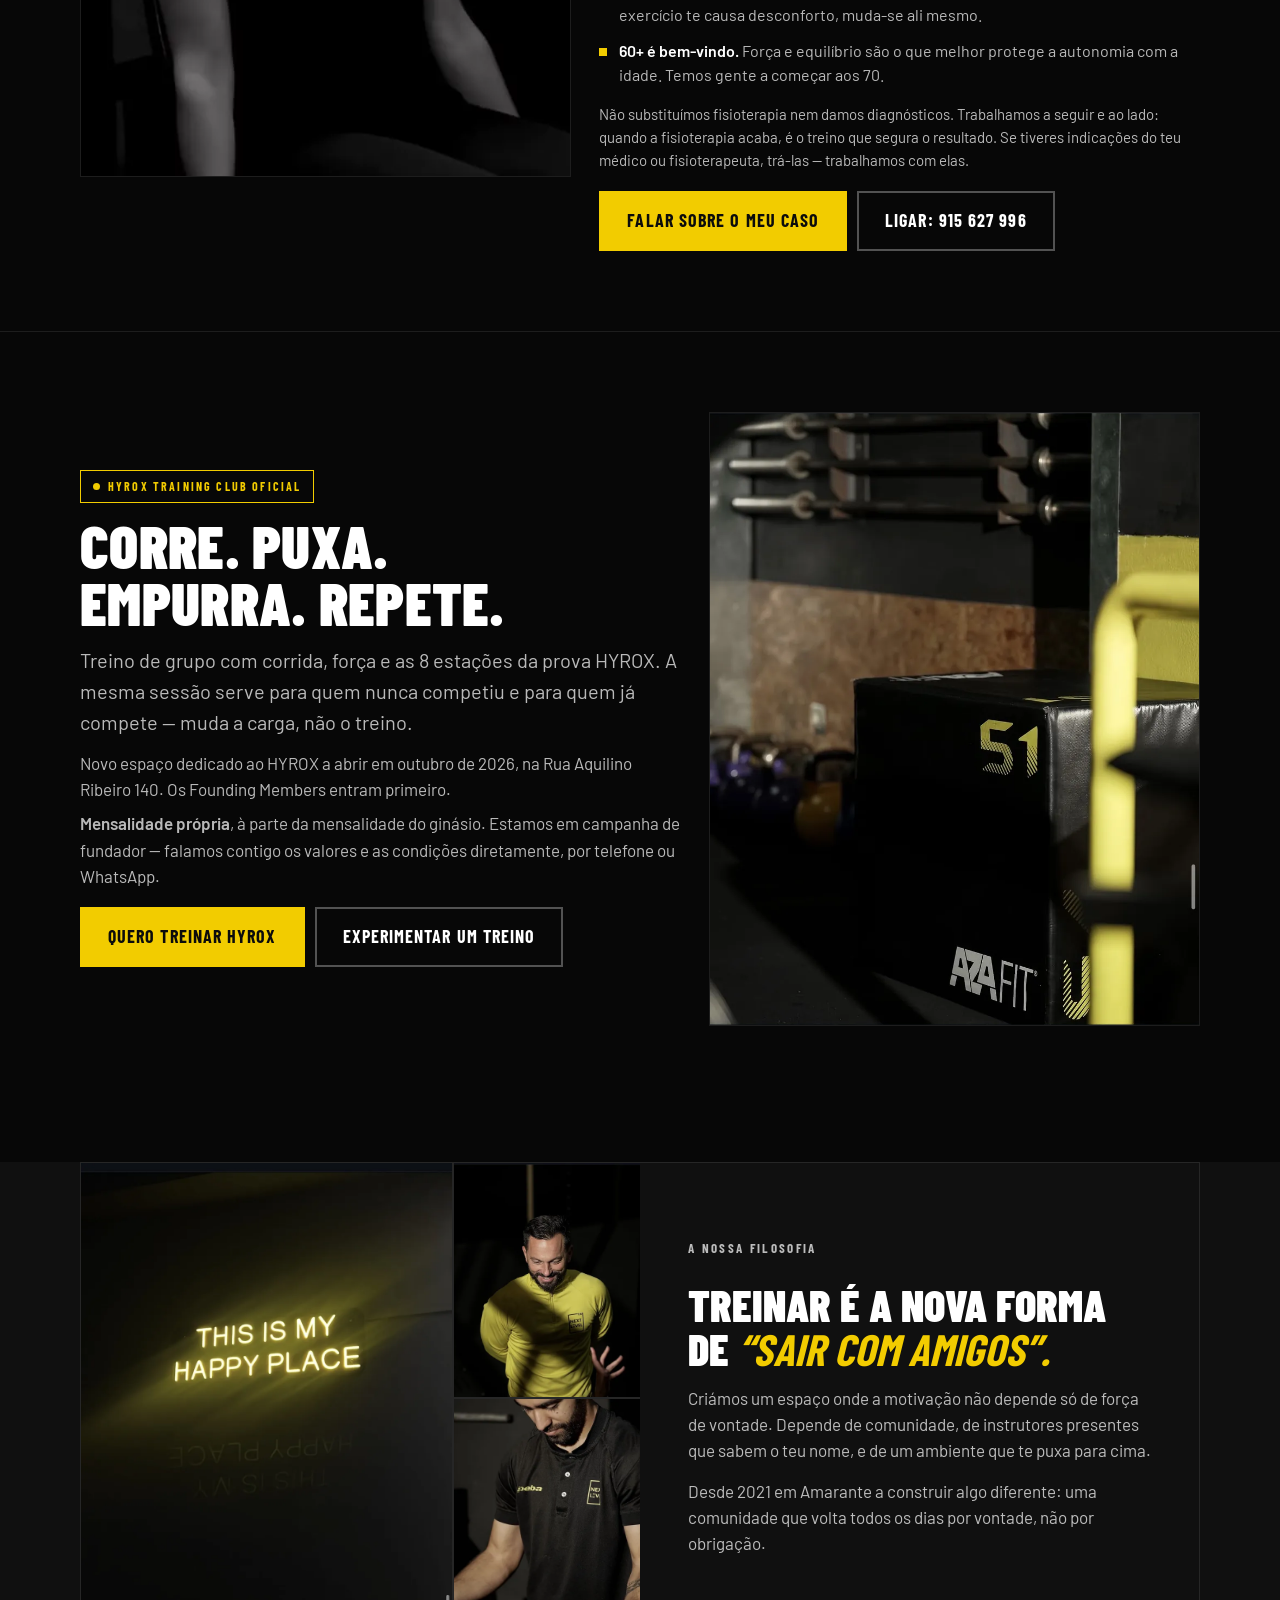
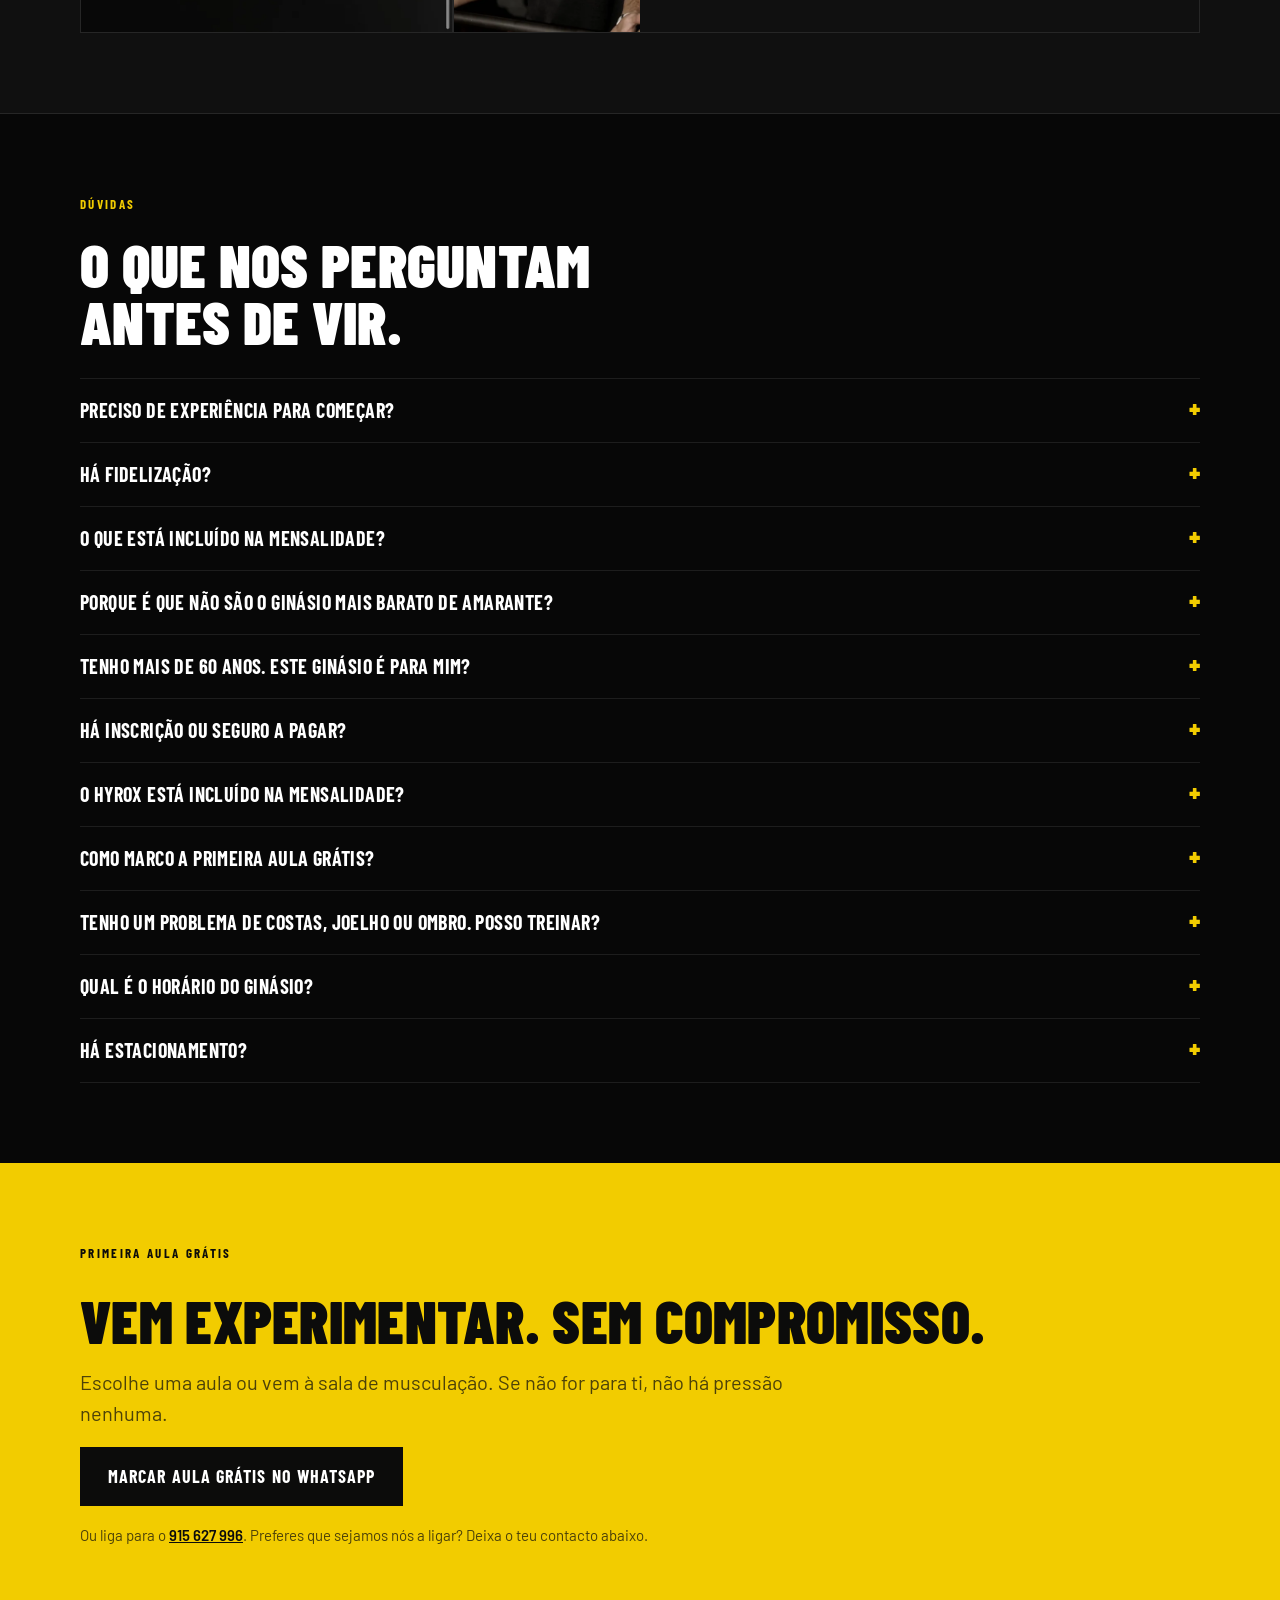
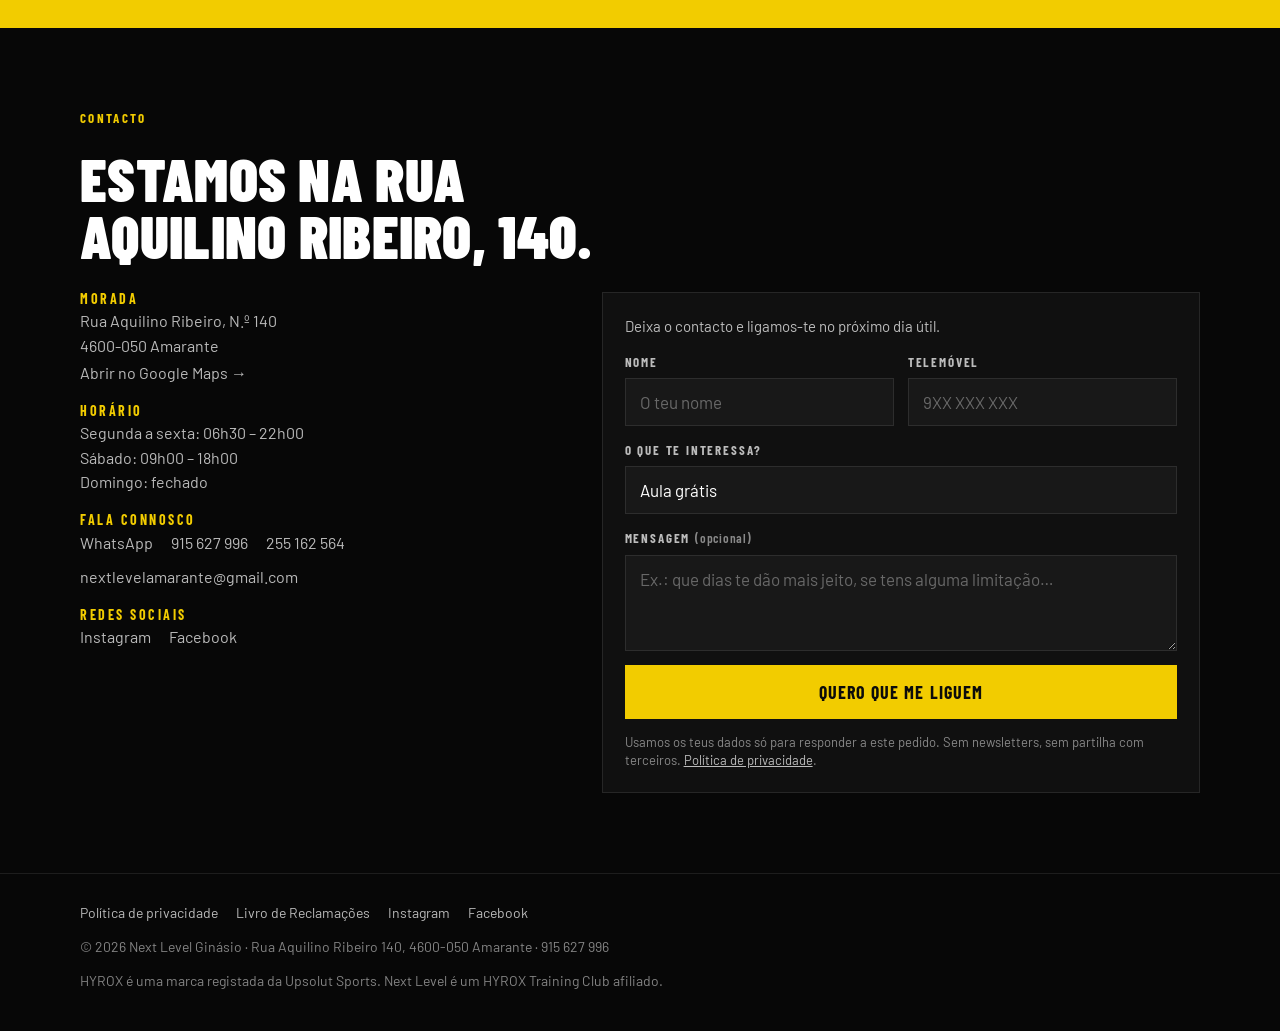
==== commit ebfaf559: "Liga o Google Analytics com consentimento" ====
--- a/index.html
+++ b/index.html
@@ -524,7 +524,7 @@
   <a class="btn btn-ghost" href="#precos">Ver preços</a>
 </div>
 
-<!-- ═══ CONSENTIMENTO — carrega o GA4 só depois de aceitar. SUBSTITUI G-XXXXXXXXXX pelo ID real. ═══ -->
+<!-- ═══ CONSENTIMENTO — carrega o GA4 só depois de aceitar. ═══ -->
 <div class="consent" id="consent" hidden role="dialog" aria-label="Cookies">
   <p>Usamos cookies de estatística para perceber o que funciona no site. Sem publicidade. <a href="/privacidade/">Saber mais</a>.</p>
   <div class="row">
@@ -535,7 +535,8 @@
 
 <script>
 (function(){
-  var GA_ID = 'G-XXXXXXXXXX'; // <-- ID do GA4
+  var GA_ID = 'G-X3GQSYVLRH'; // ID do GA4 (propriedade nextlevelamarante.com)
+  var GA_OK = /^G-[A-Z0-9]{6,}$/.test(GA_ID) && GA_ID.indexOf('XXXX') === -1;
 
   /* Ano do footer */
   document.getElementById('ano').textContent = new Date().getFullYear();
@@ -593,14 +594,14 @@
   var consent = document.getElementById('consent'), choice = null;
   try { choice = localStorage.getItem('nl-consent'); } catch(err){}
   function loadGA(){
-    if (GA_ID.indexOf('G-X') === 0) return; // sem ID configurado
+    if (!GA_OK) return; // sem ID configurado
     var s = document.createElement('script'); s.async = true; s.src = 'https://www.googletagmanager.com/gtag/js?id=' + GA_ID; document.head.appendChild(s);
     window.dataLayer = window.dataLayer || []; window.gtag = function(){ dataLayer.push(arguments); };
     gtag('js', new Date()); gtag('config', GA_ID, { anonymize_ip: true });
   }
   function decide(v){ try { localStorage.setItem('nl-consent', v); } catch(err){} consent.hidden = true; if (v === 'yes') loadGA(); }
   if (choice === 'yes') loadGA();
-  else if (choice !== 'no' && GA_ID.indexOf('G-X') !== 0) consent.hidden = false;
+  else if (choice !== 'no' && GA_OK) consent.hidden = false;
   document.getElementById('consent-ok').addEventListener('click', function(){ decide('yes'); });
   document.getElementById('consent-no').addEventListener('click', function(){ decide('no'); });
 })();
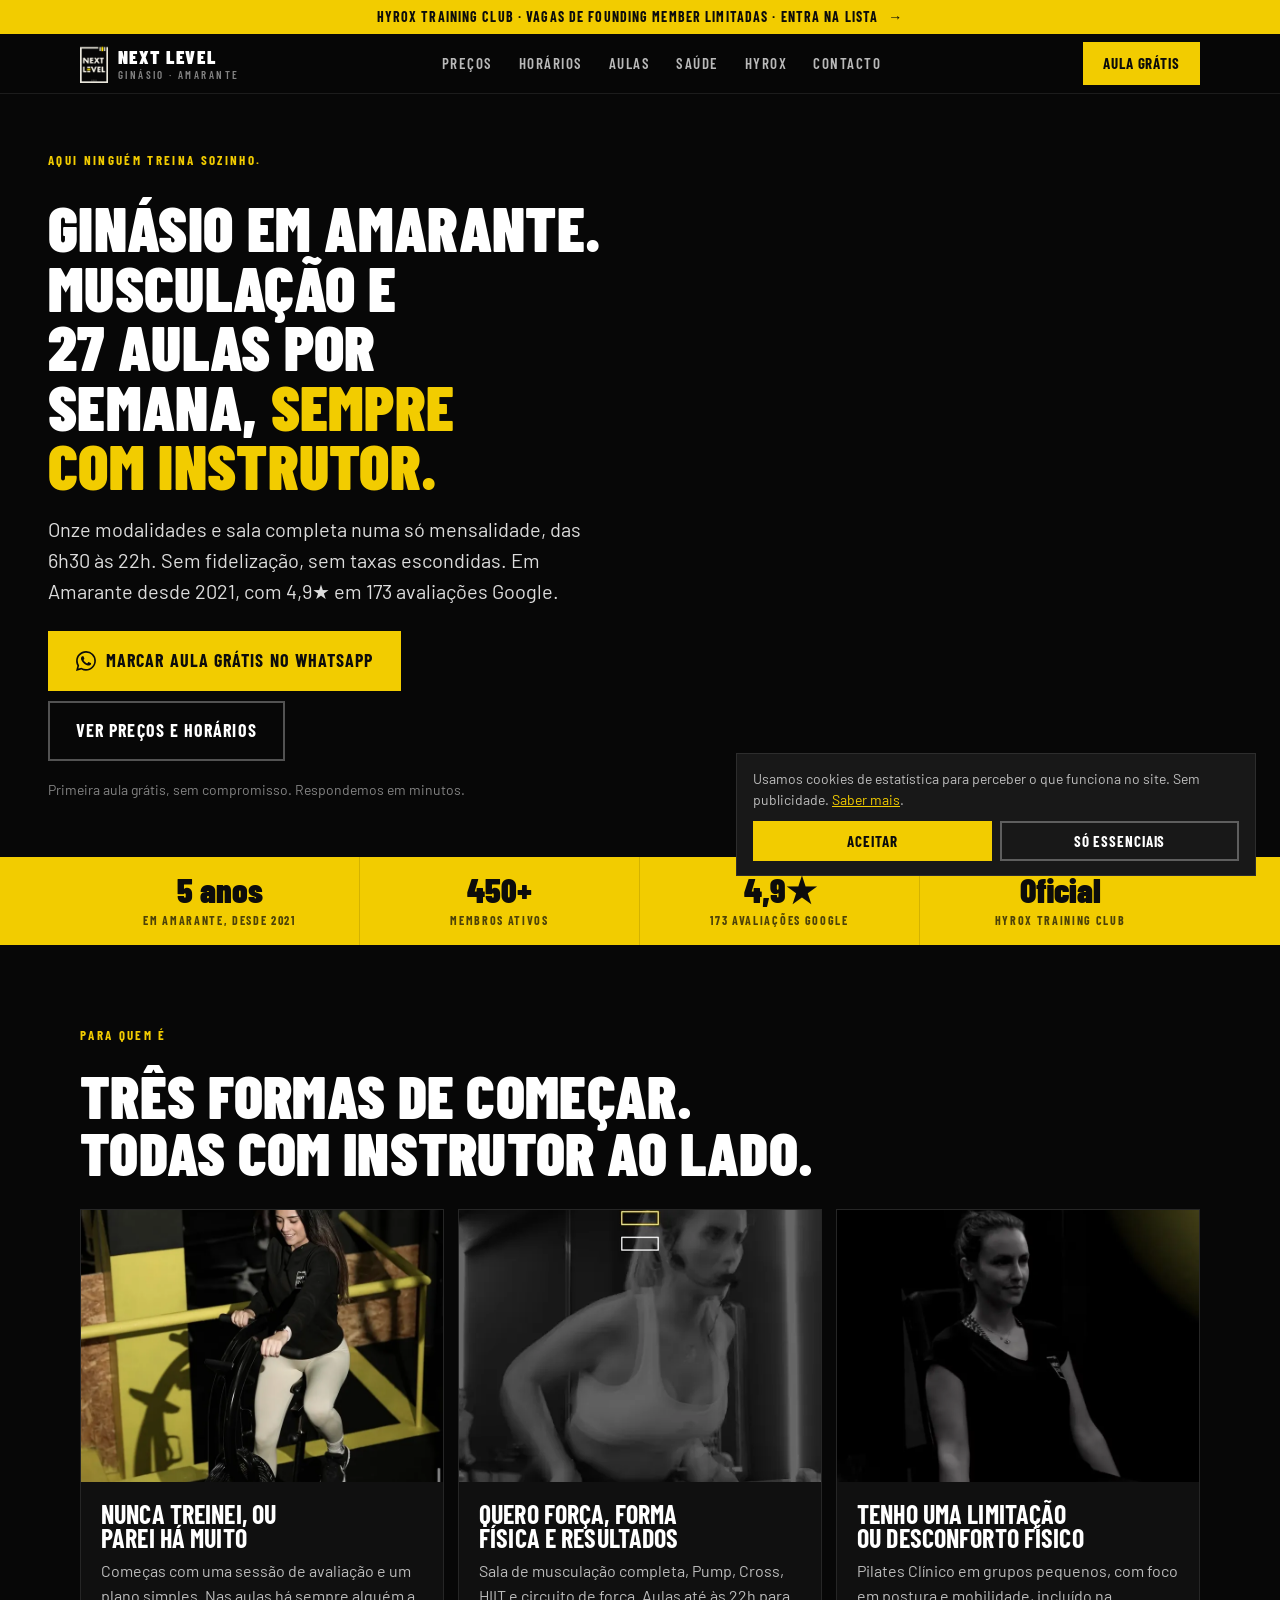
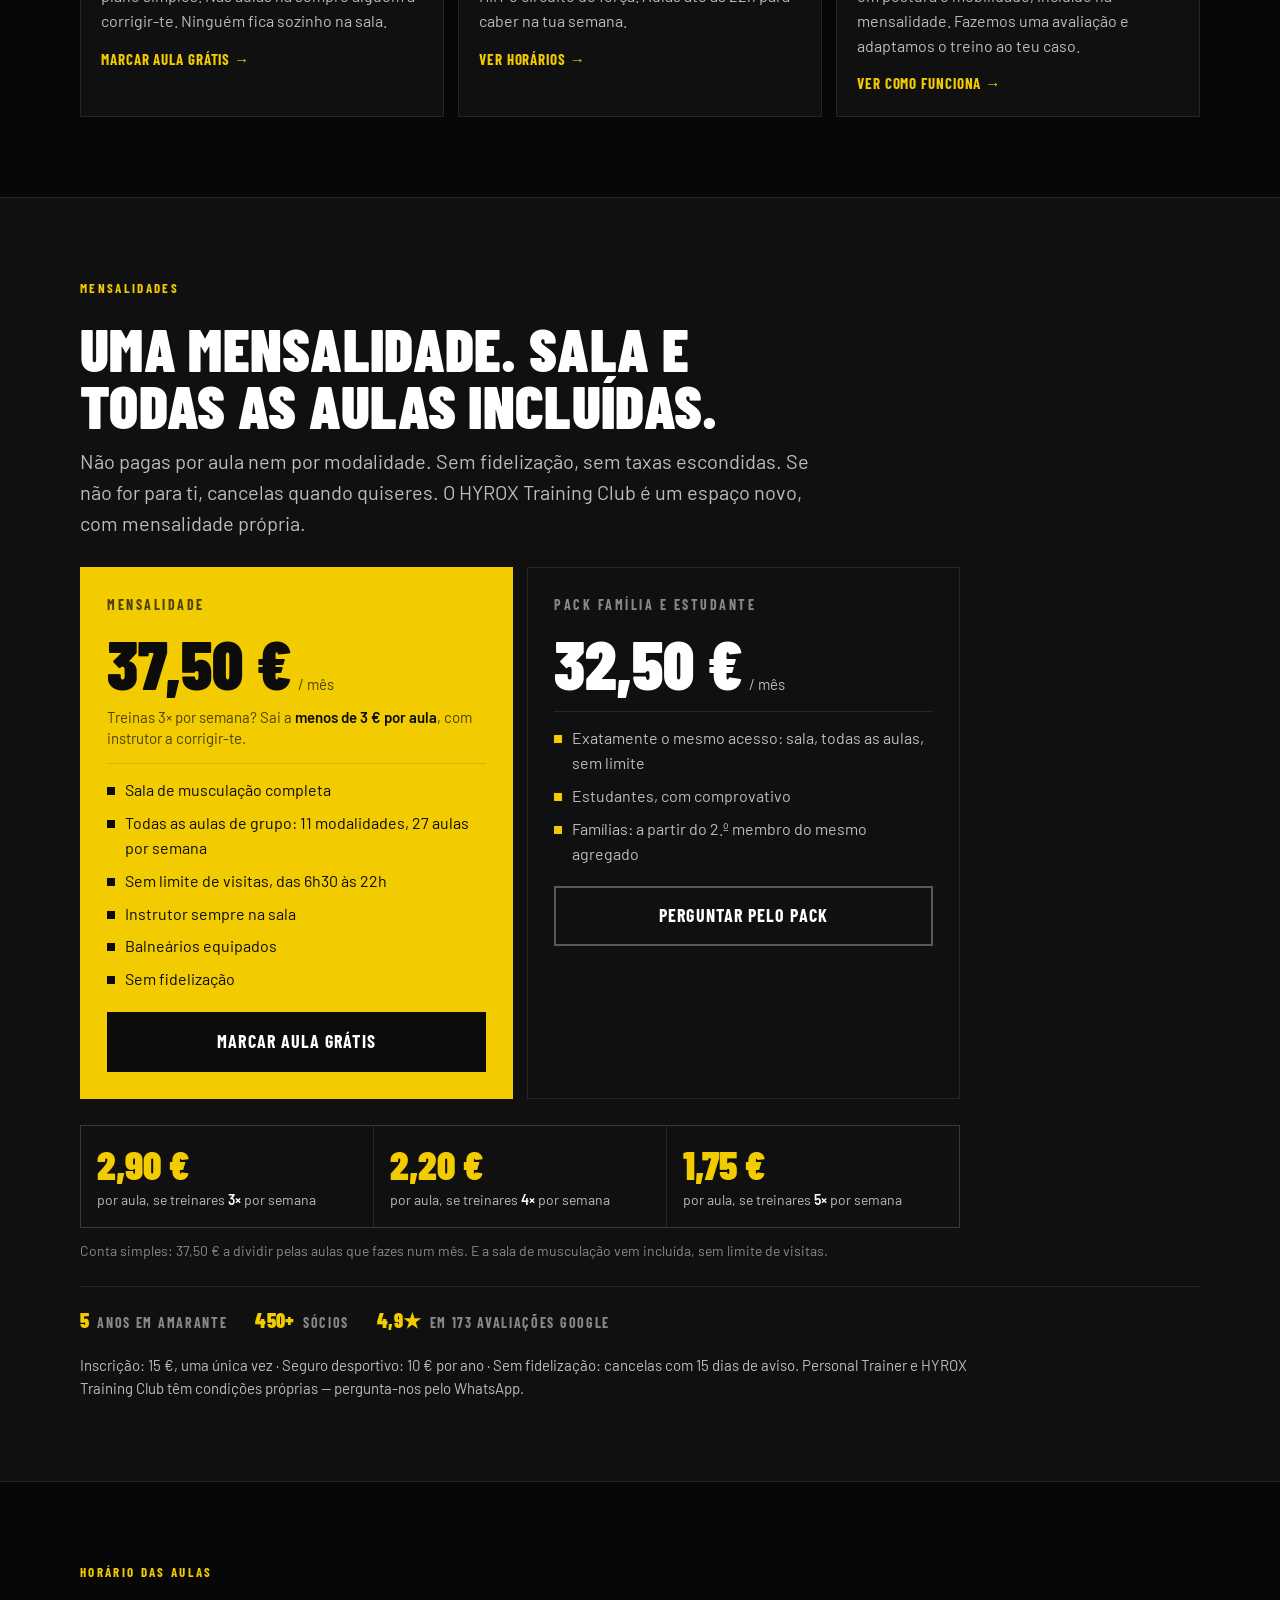
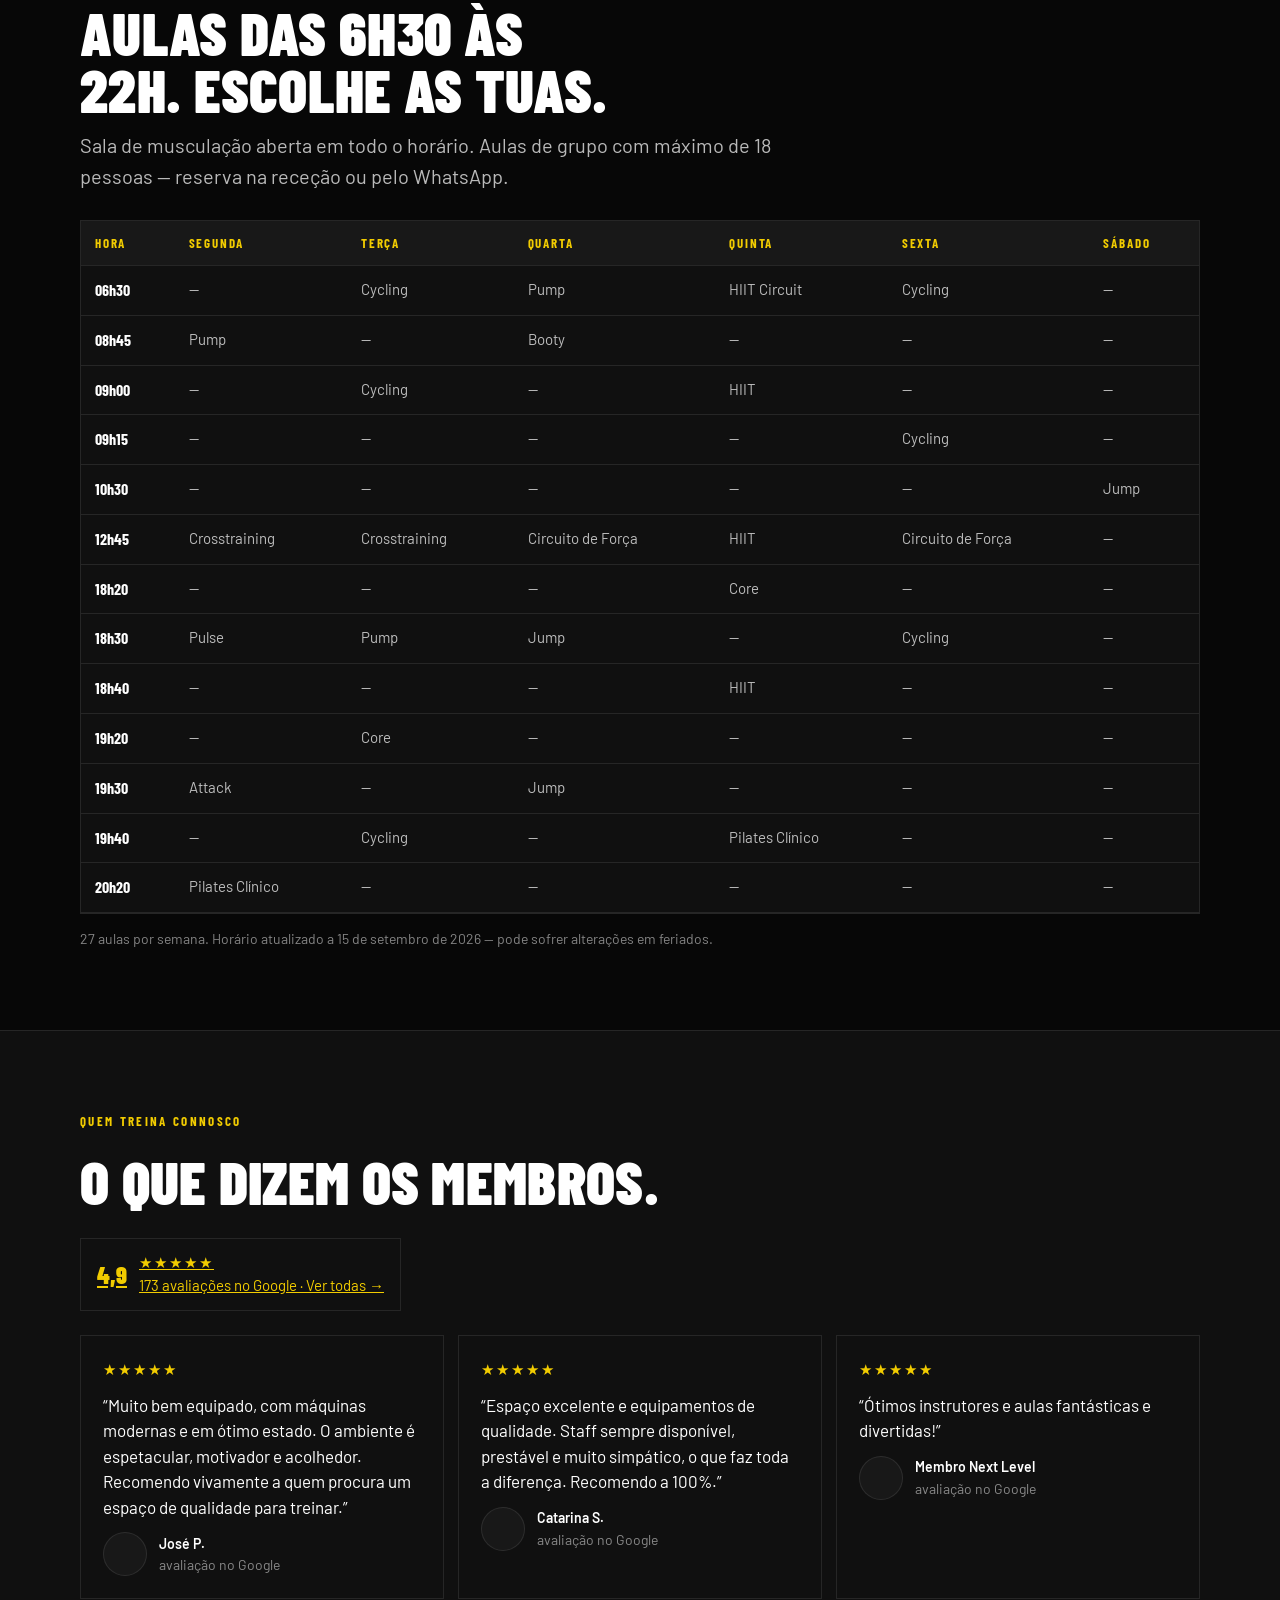
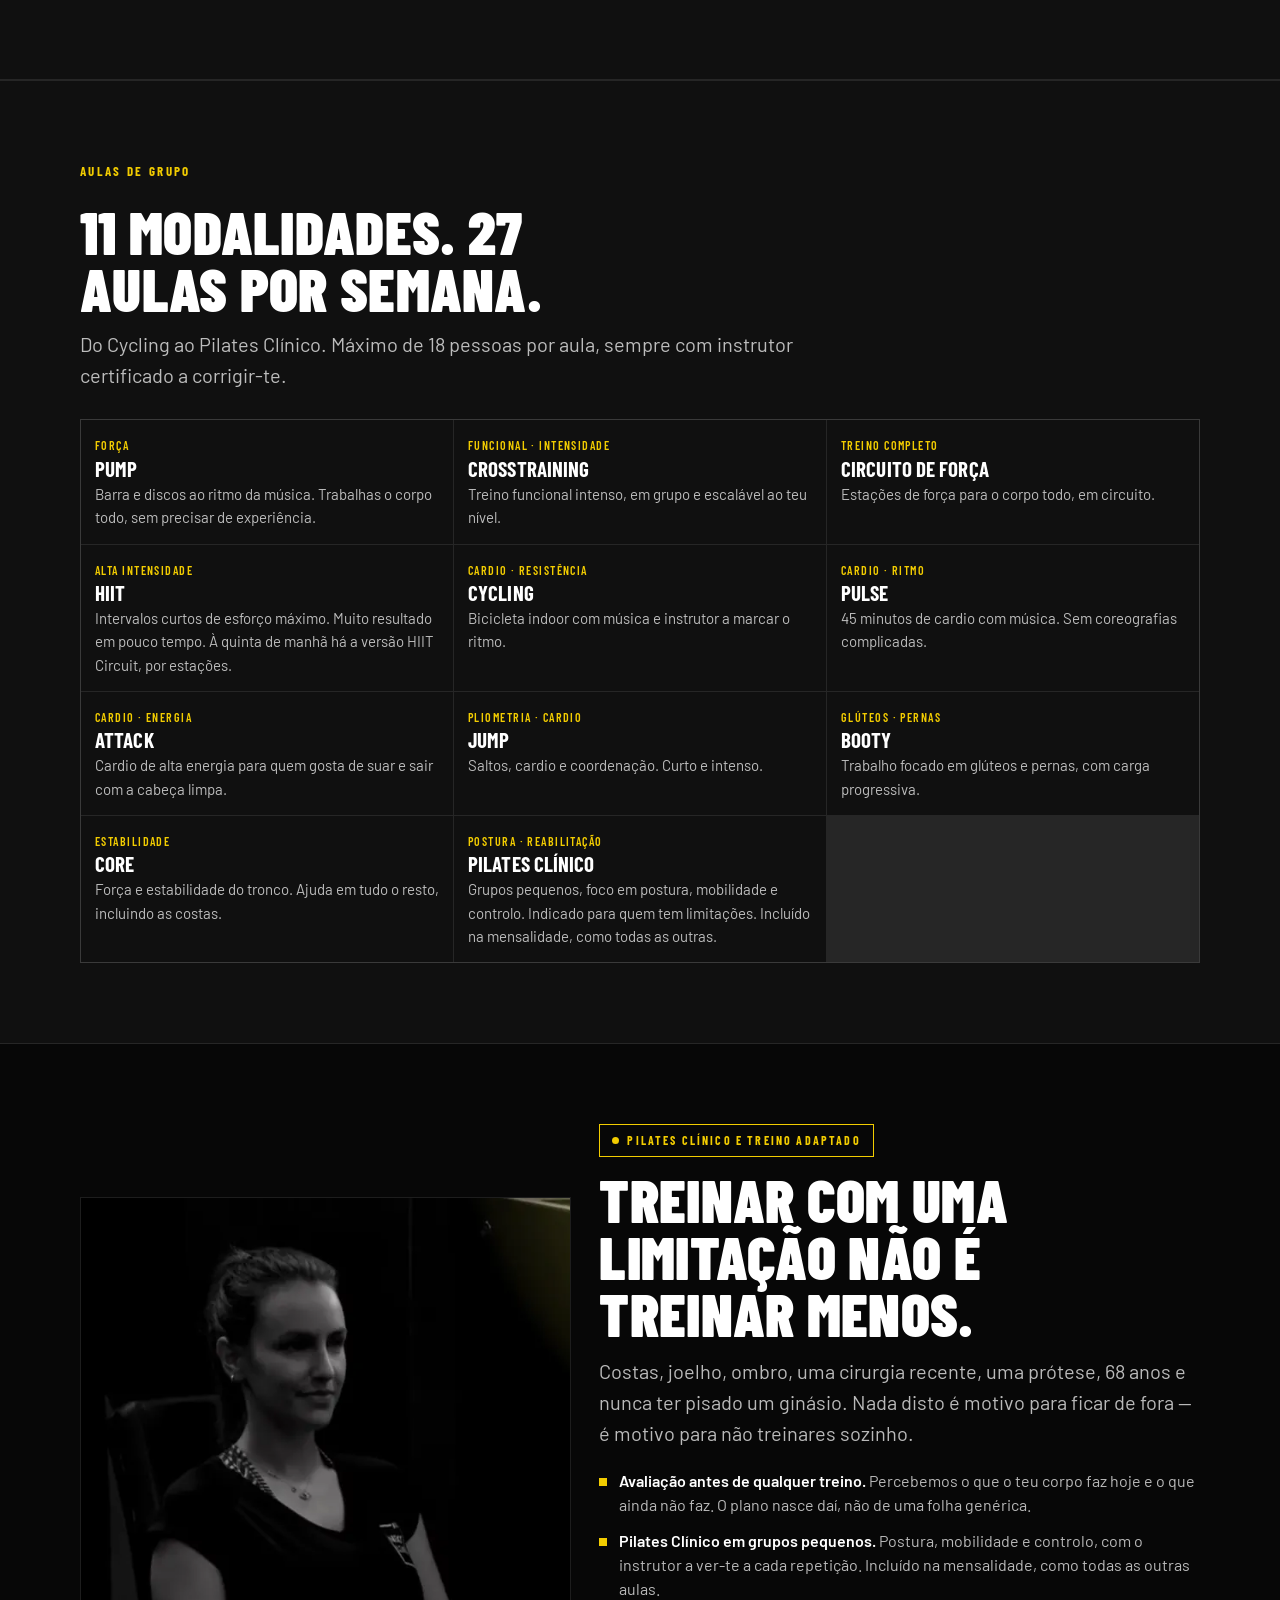
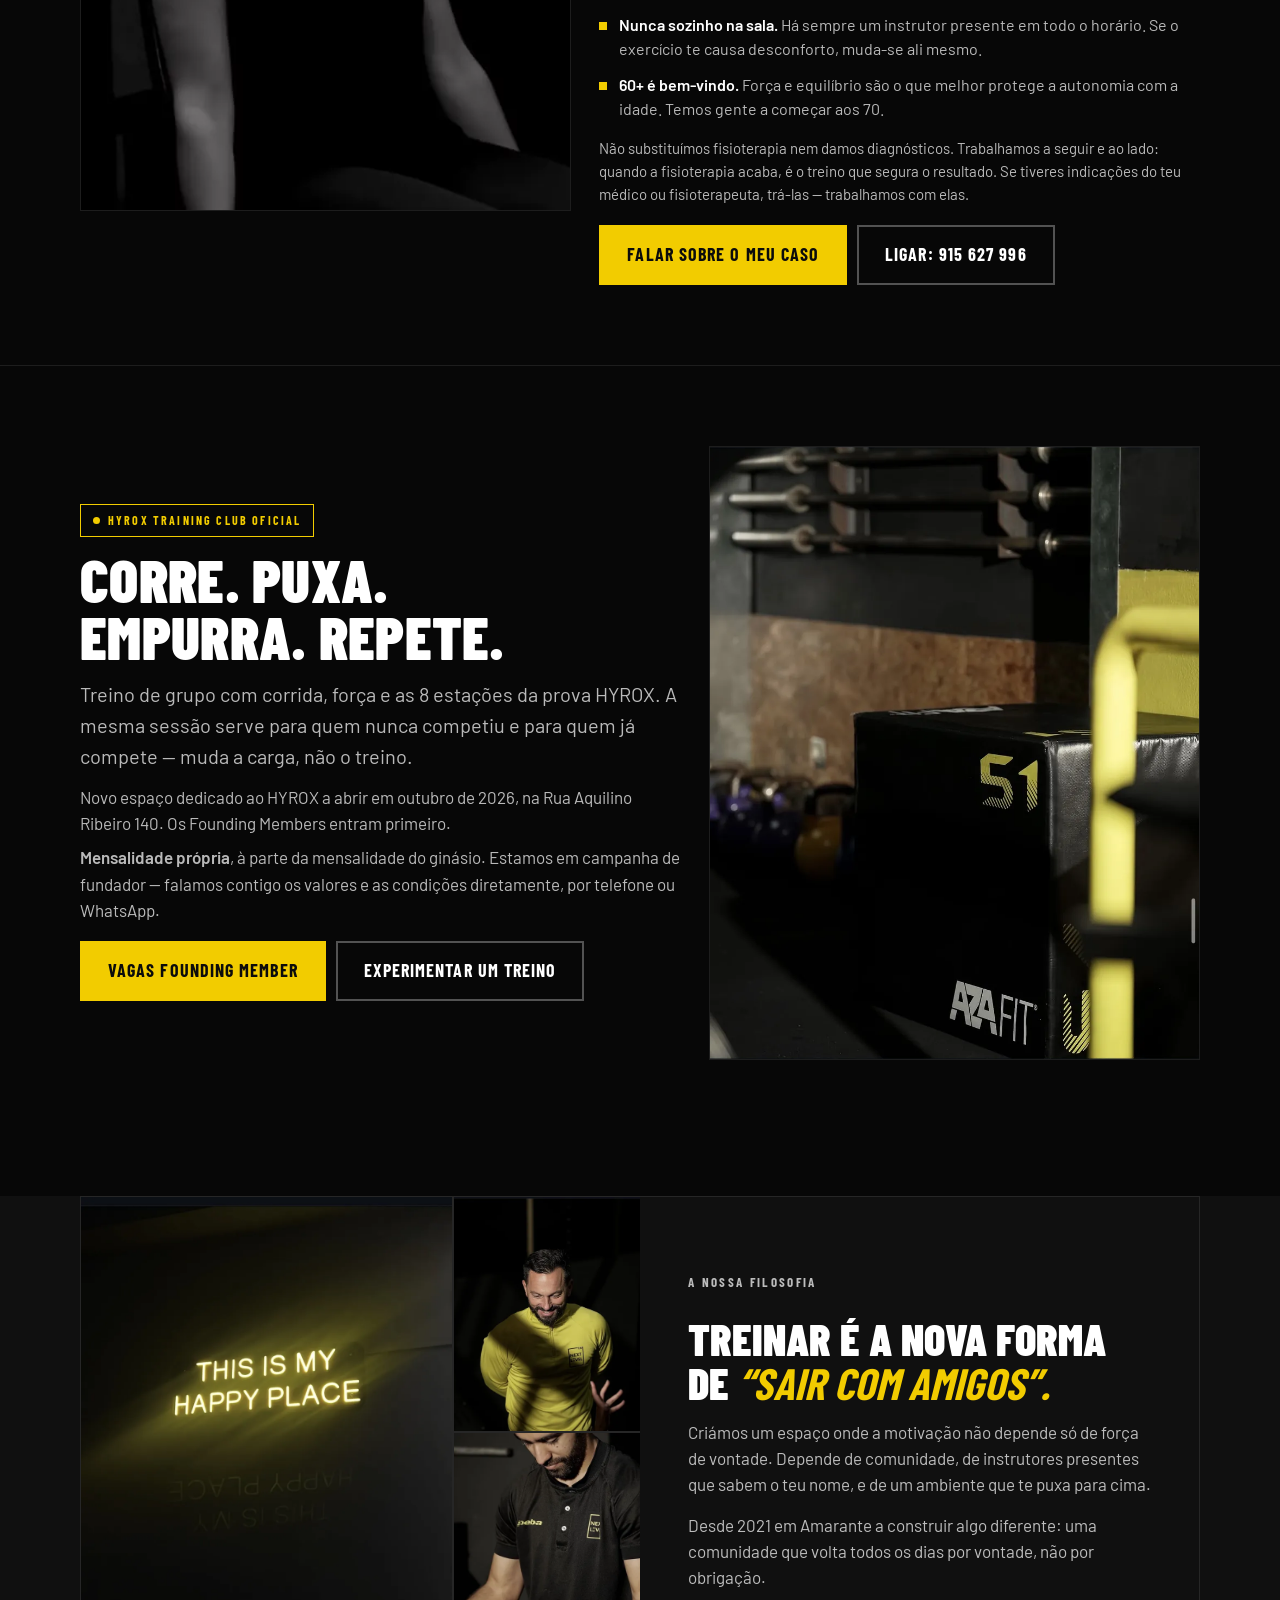
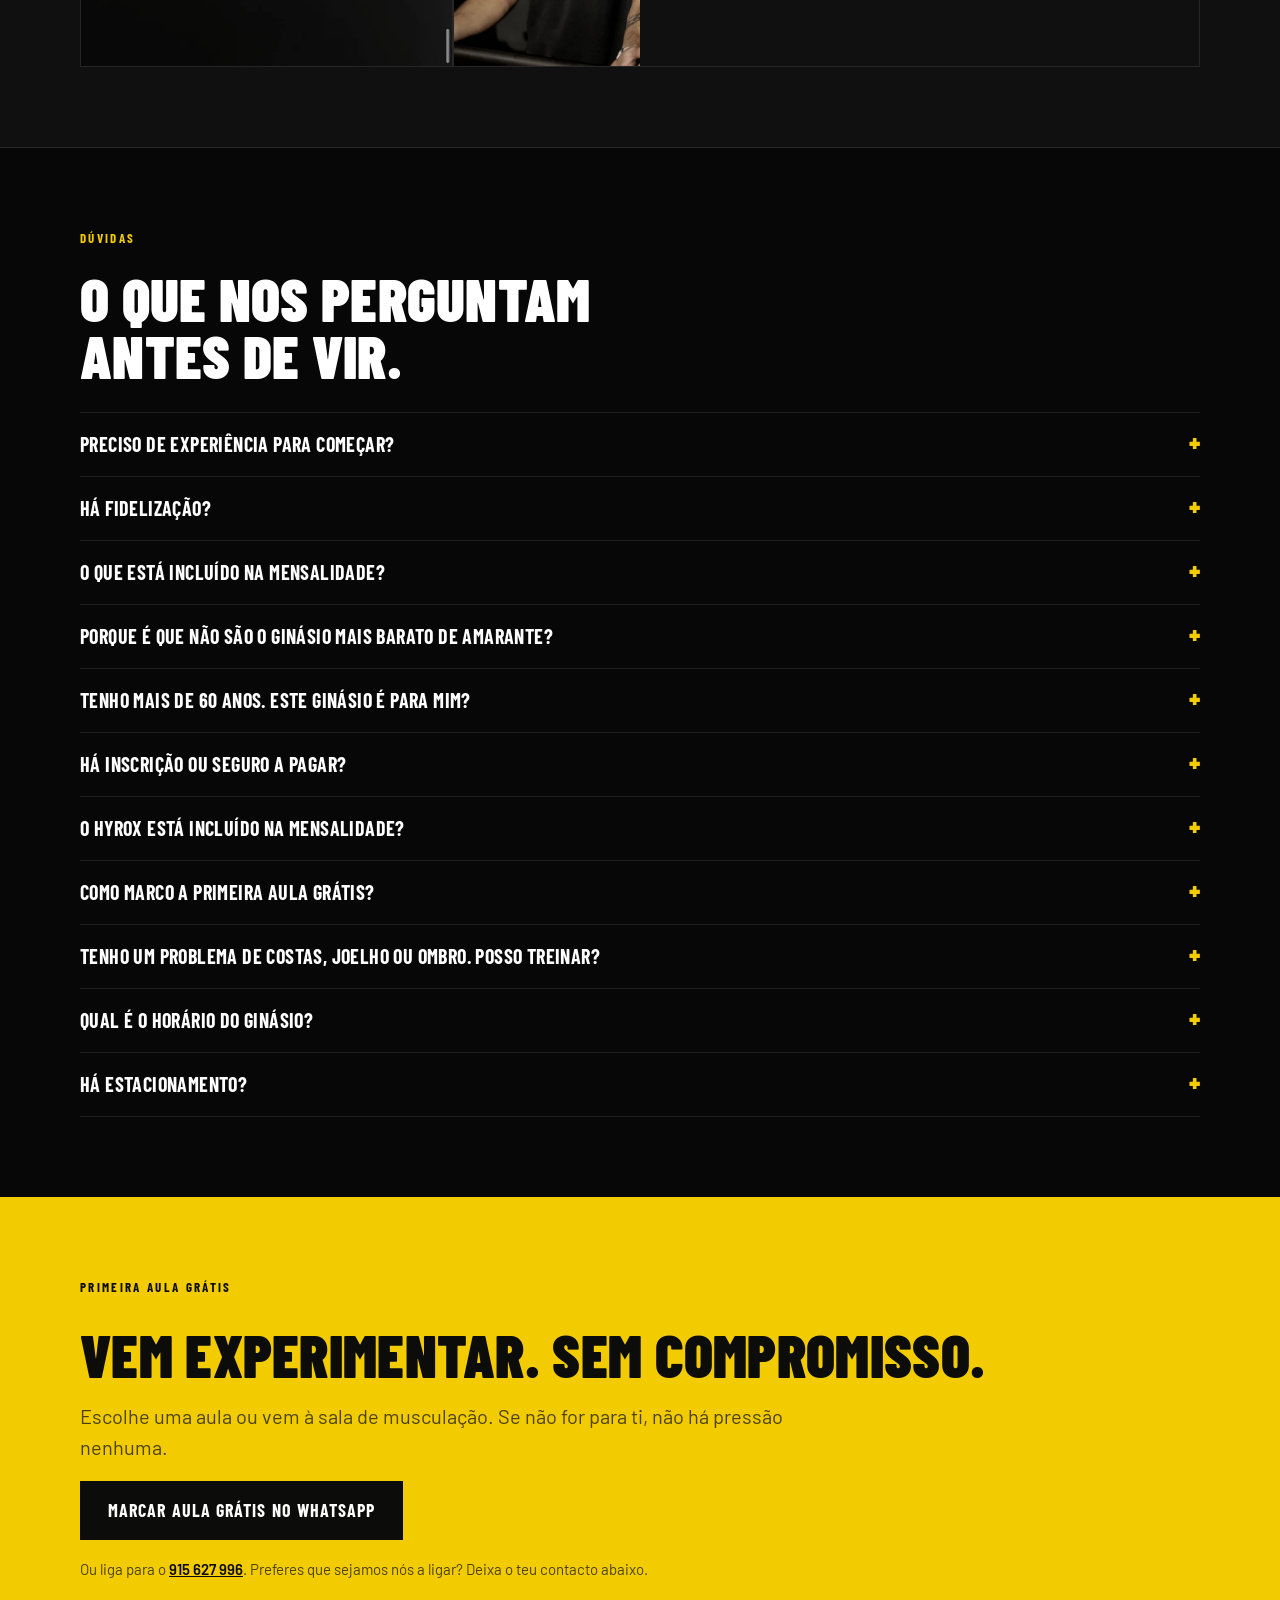
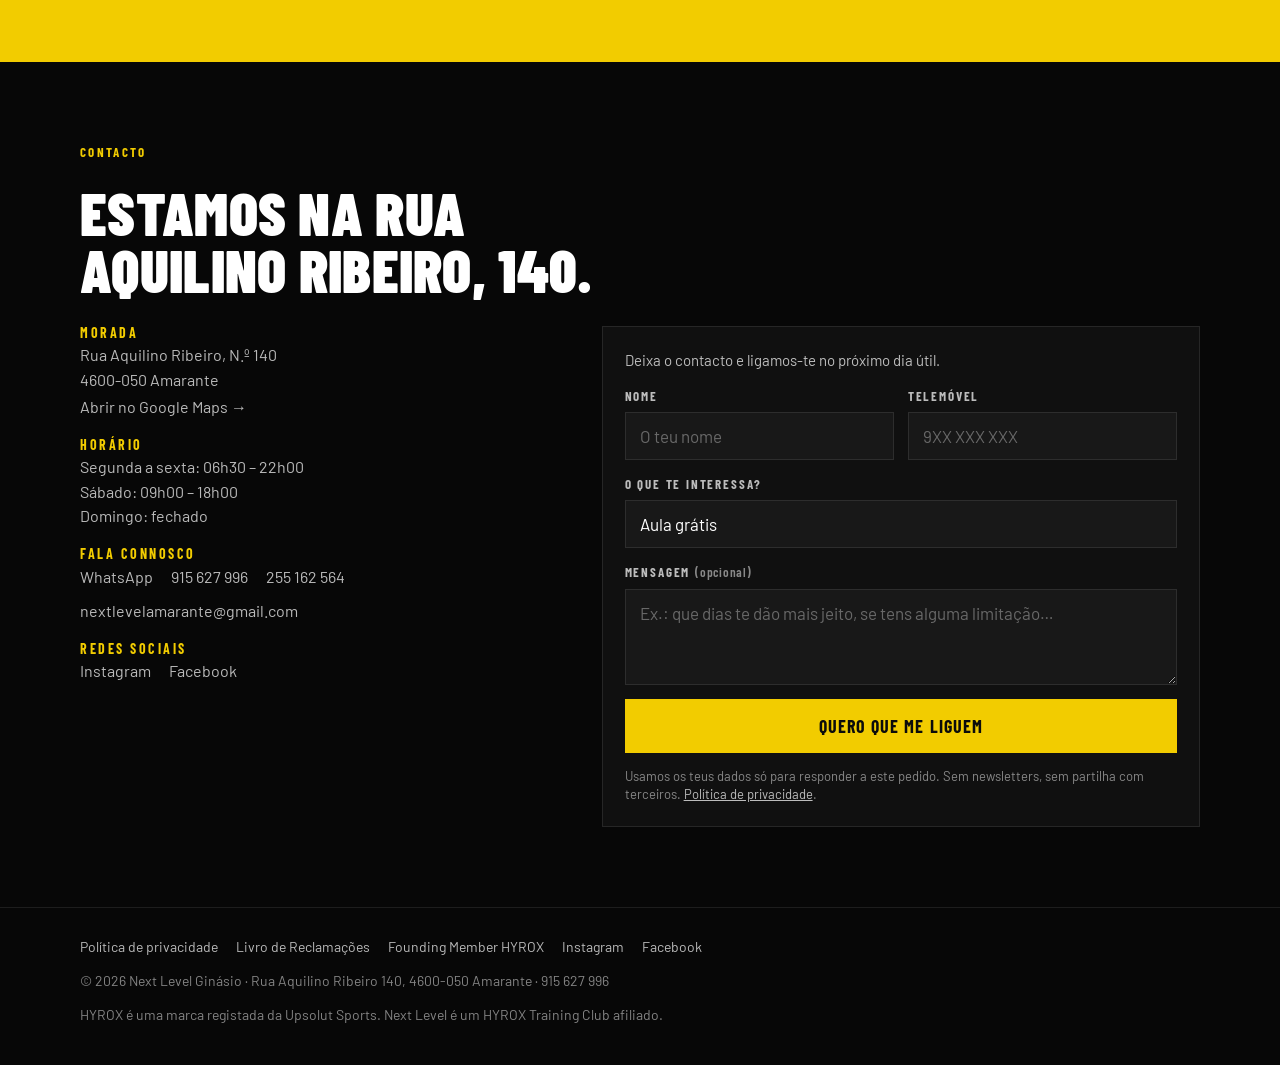
==== commit 80fc31ab: "Vagas limitadas na pagina founders, sem data de fecho" ====
--- a/index.html
+++ b/index.html
@@ -90,10 +90,10 @@
 <!-- Ligação para saltar a navegação (acessibilidade) -->
 <a class="sr-only" href="#conteudo">Saltar para o conteúdo</a>
 
-<!-- ═══ BARRA DE CAMPANHA — remove-se sozinha depois de 25/09/2026 (ver script no fim) ═══ -->
-<a id="announce" href="/founders/" data-founders-only>
-  <span class="long">HYROX Training Club · Últimas vagas Founding Member · <span id="announce-dias">Lista fecha a 25 de setembro</span></span>
-  <span class="short">HYROX · Últimas vagas Founding Member</span>
+<!-- ═══ BARRA DE CAMPANHA — Founding Member HYROX ═══ -->
+<a id="announce" href="/founders/">
+  <span class="long">HYROX Training Club · Vagas de Founding Member limitadas · Entra na lista</span>
+  <span class="short">HYROX · Vagas Founding Member</span>
   <span aria-hidden="true">→</span>
 </a>
 
@@ -506,7 +506,7 @@
     <div class="links">
       <a href="/privacidade/">Política de privacidade</a>
       <a href="https://www.livroreclamacoes.pt/" target="_blank" rel="noopener">Livro de Reclamações</a>
-      <a href="/founders/" data-founders-only>Founding Member HYROX</a>
+      <a href="/founders/">Founding Member HYROX</a>
       <a href="https://www.instagram.com/nextlevelamarante" target="_blank" rel="noopener">Instagram</a>
       <a href="https://www.facebook.com/nextlevelamarante" target="_blank" rel="noopener">Facebook</a>
     </div>
@@ -540,22 +540,6 @@
 
   /* Ano do footer */
   document.getElementById('ano').textContent = new Date().getFullYear();
-
-  /* Campanha Founding Member: barra e links desaparecem depois de 25/09/2026 */
-  var fecho = new Date('2026-09-25T23:59:59+01:00');
-  var dias = Math.ceil((fecho - new Date()) / 86400000);
-  if (dias <= 0) {
-    document.body.classList.remove('has-announce');
-    document.querySelectorAll('[data-founders-only]').forEach(function(el){ el.remove(); });
-    document.querySelectorAll('a[data-hyrox-link]').forEach(function(a){
-      a.setAttribute('href', 'https://wa.me/351915627996?text=Ol%C3%A1!%20Quero%20saber%20mais%20sobre%20o%20HYROX%20Training%20Club.');
-      a.setAttribute('target', '_blank'); a.setAttribute('rel', 'noopener');
-      a.textContent = 'Quero treinar HYROX';
-    });
-  } else {
-    var t = document.getElementById('announce-dias');
-    if (t) t.textContent = dias === 1 ? 'Último dia' : 'Faltam ' + dias + ' dias';
-  }
 
   /* Barra fixa: só aparece depois de passar o hero (evita duplicar o CTA na primeira dobra) */
   var sticky = document.getElementById('sticky');
